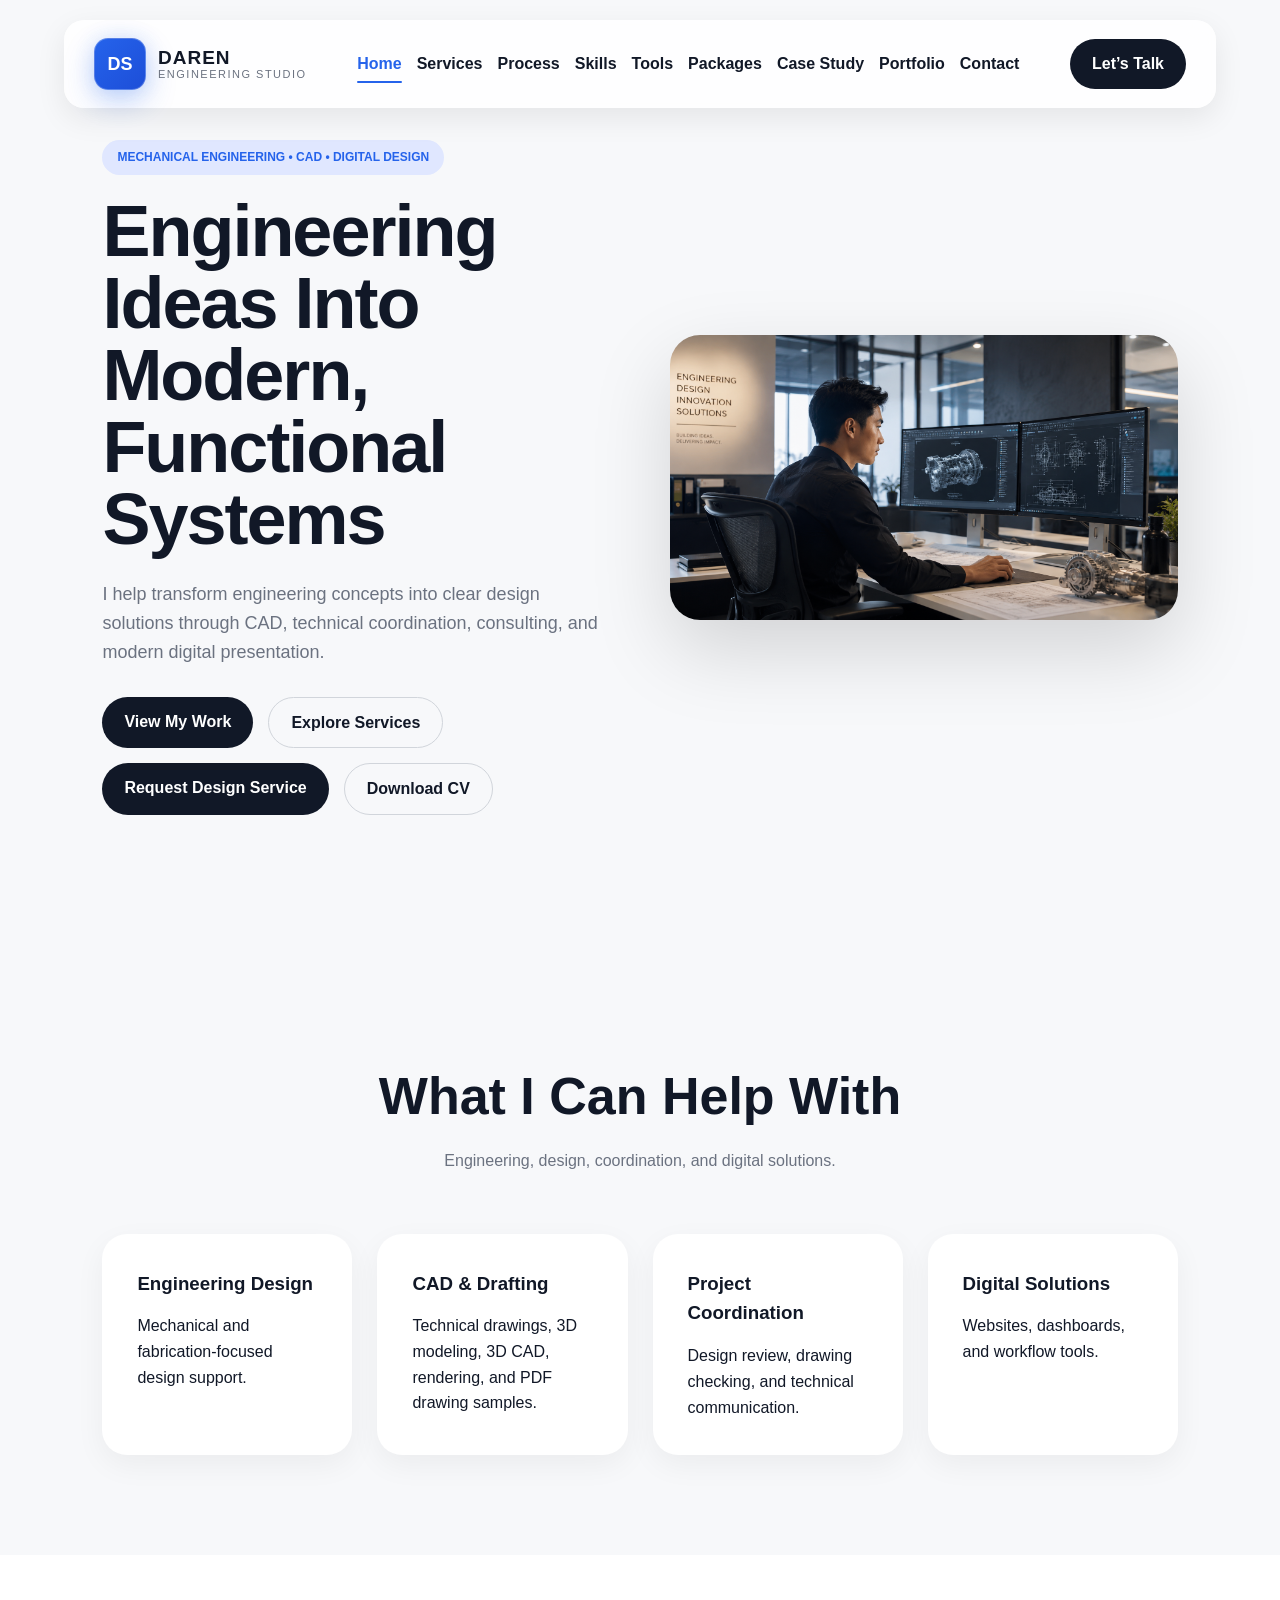
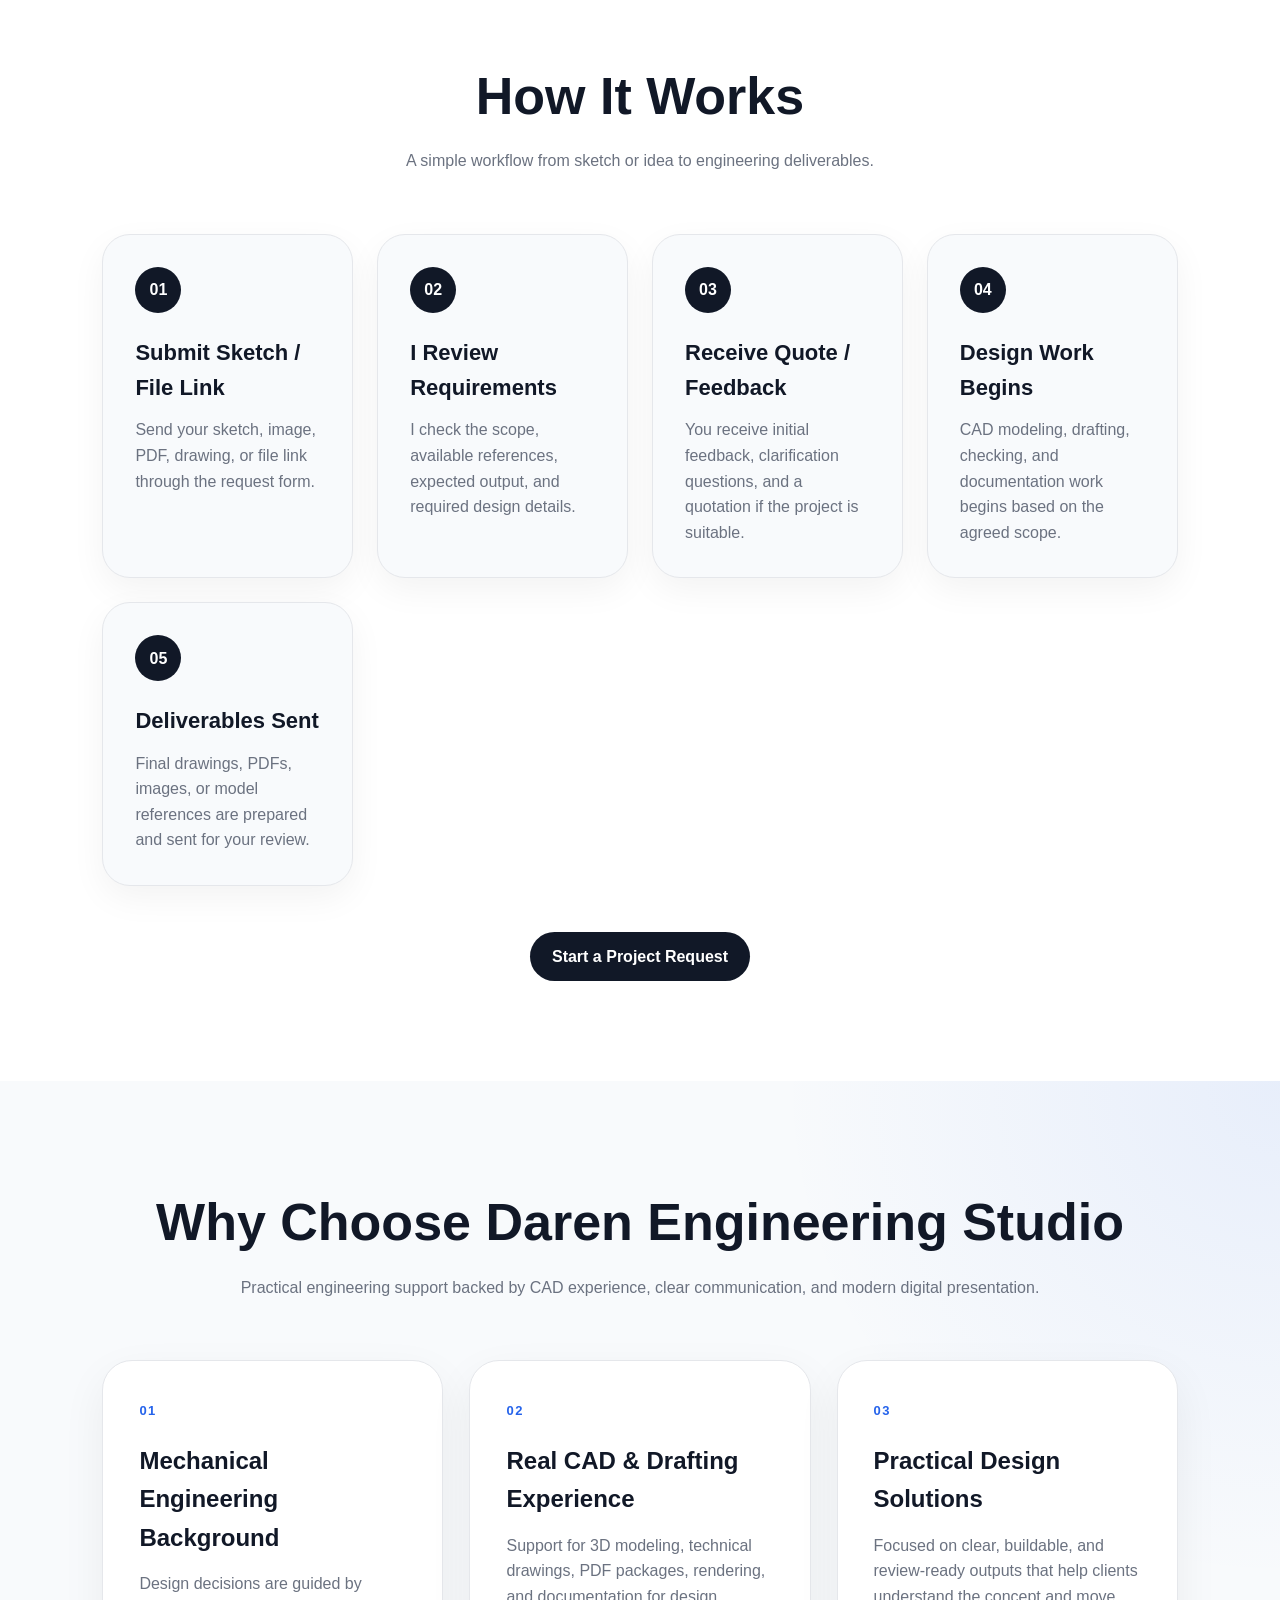
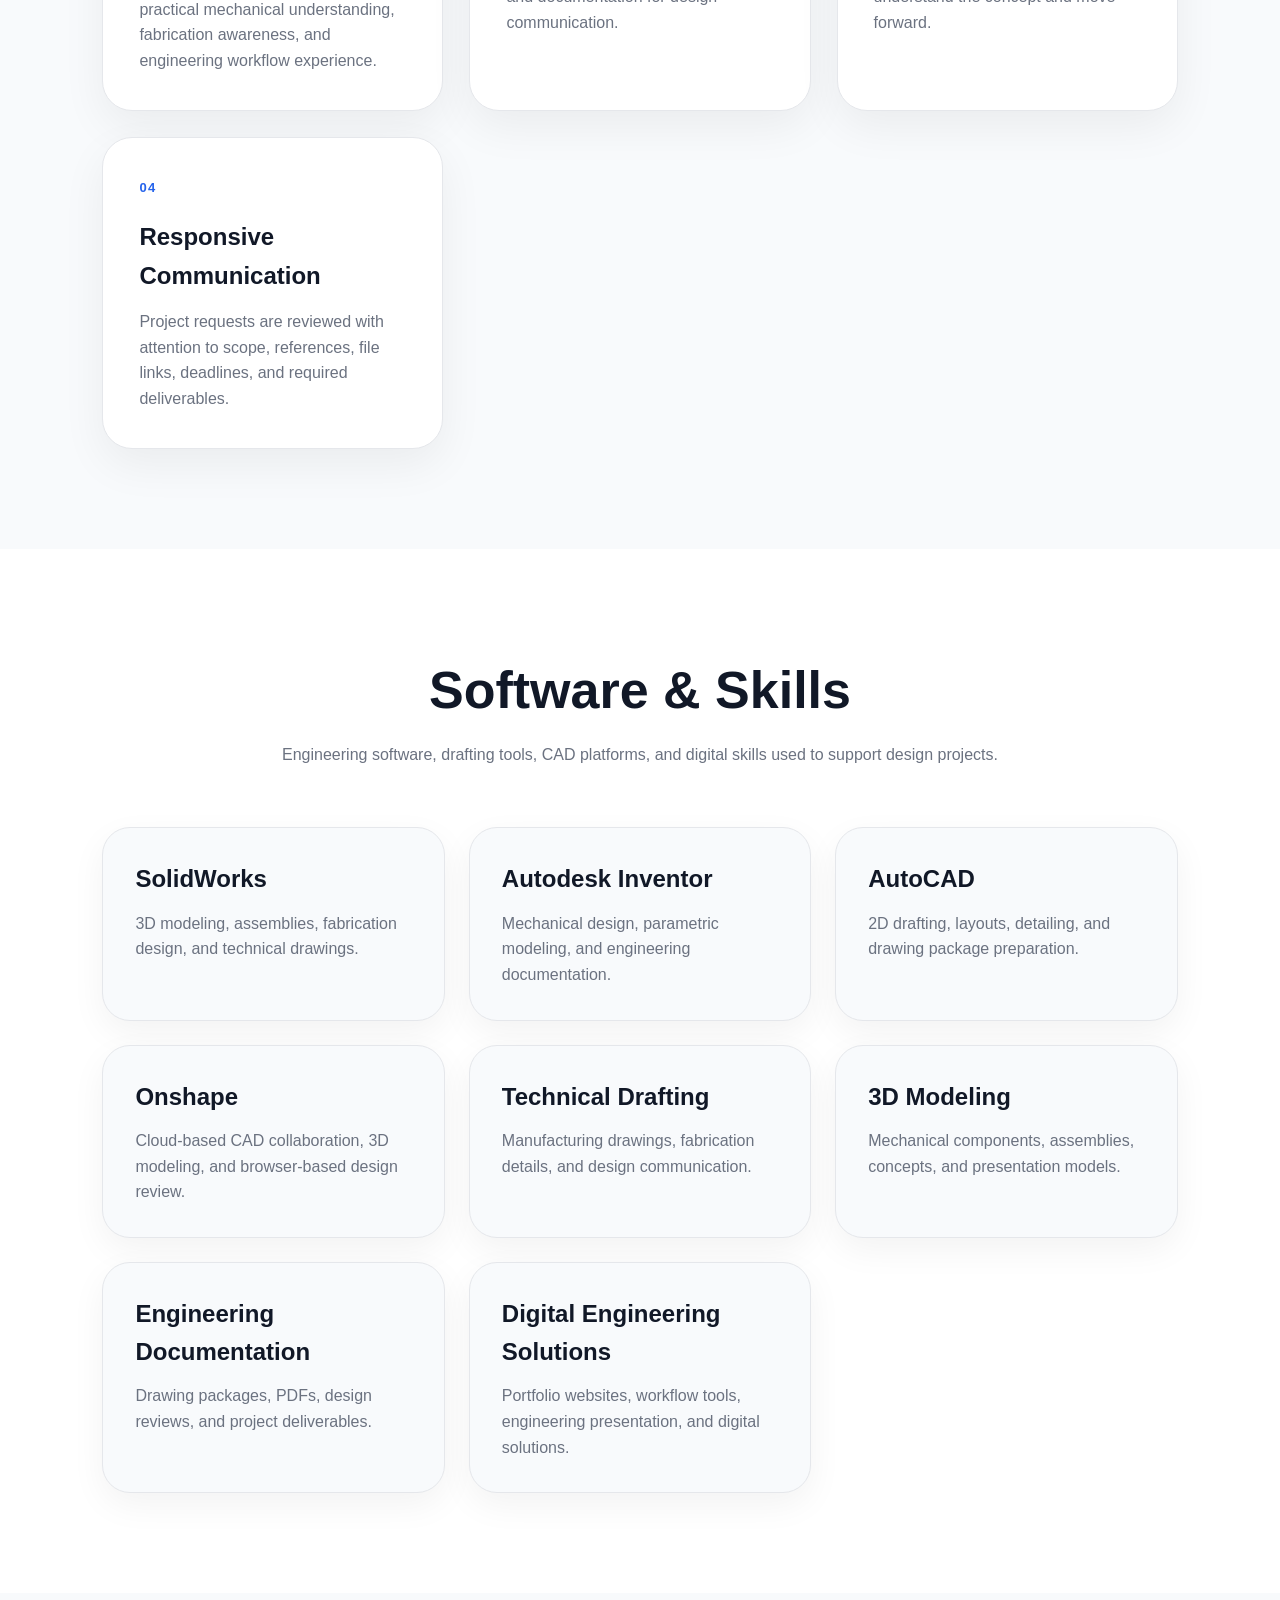
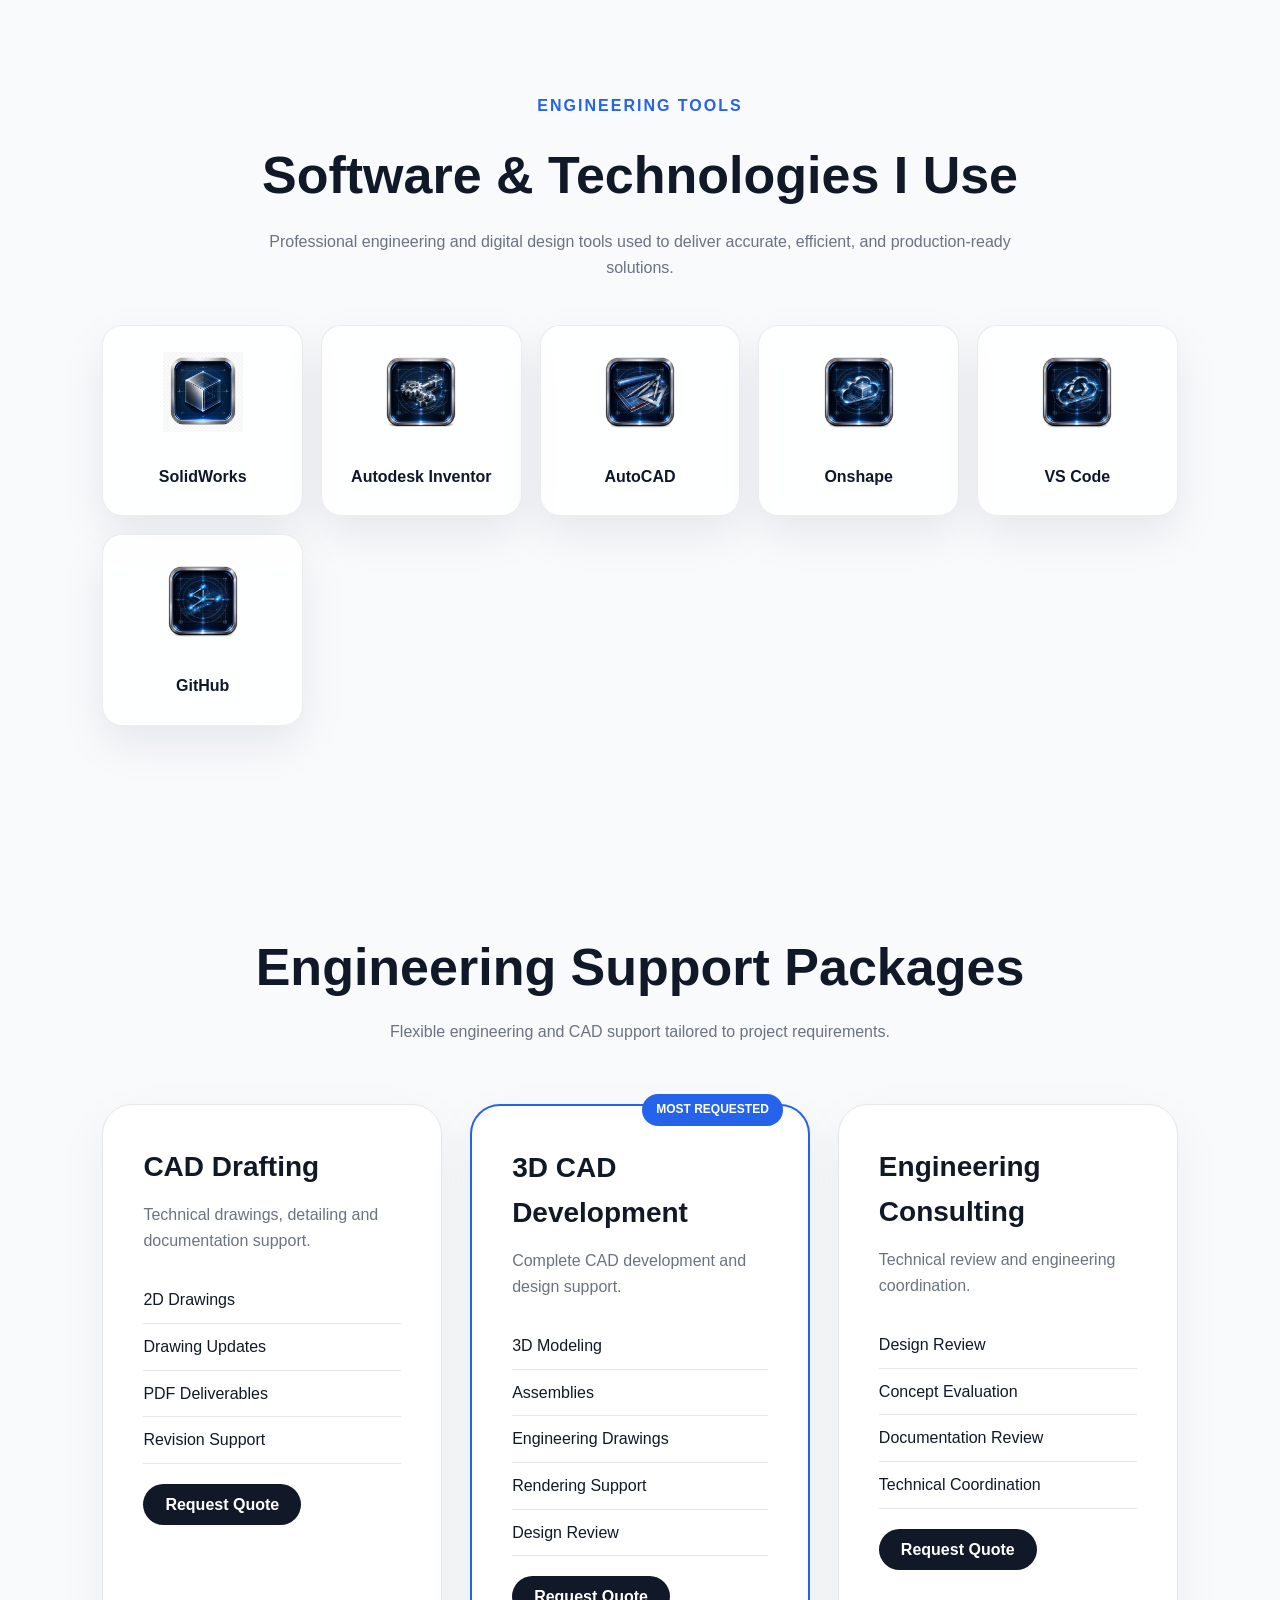
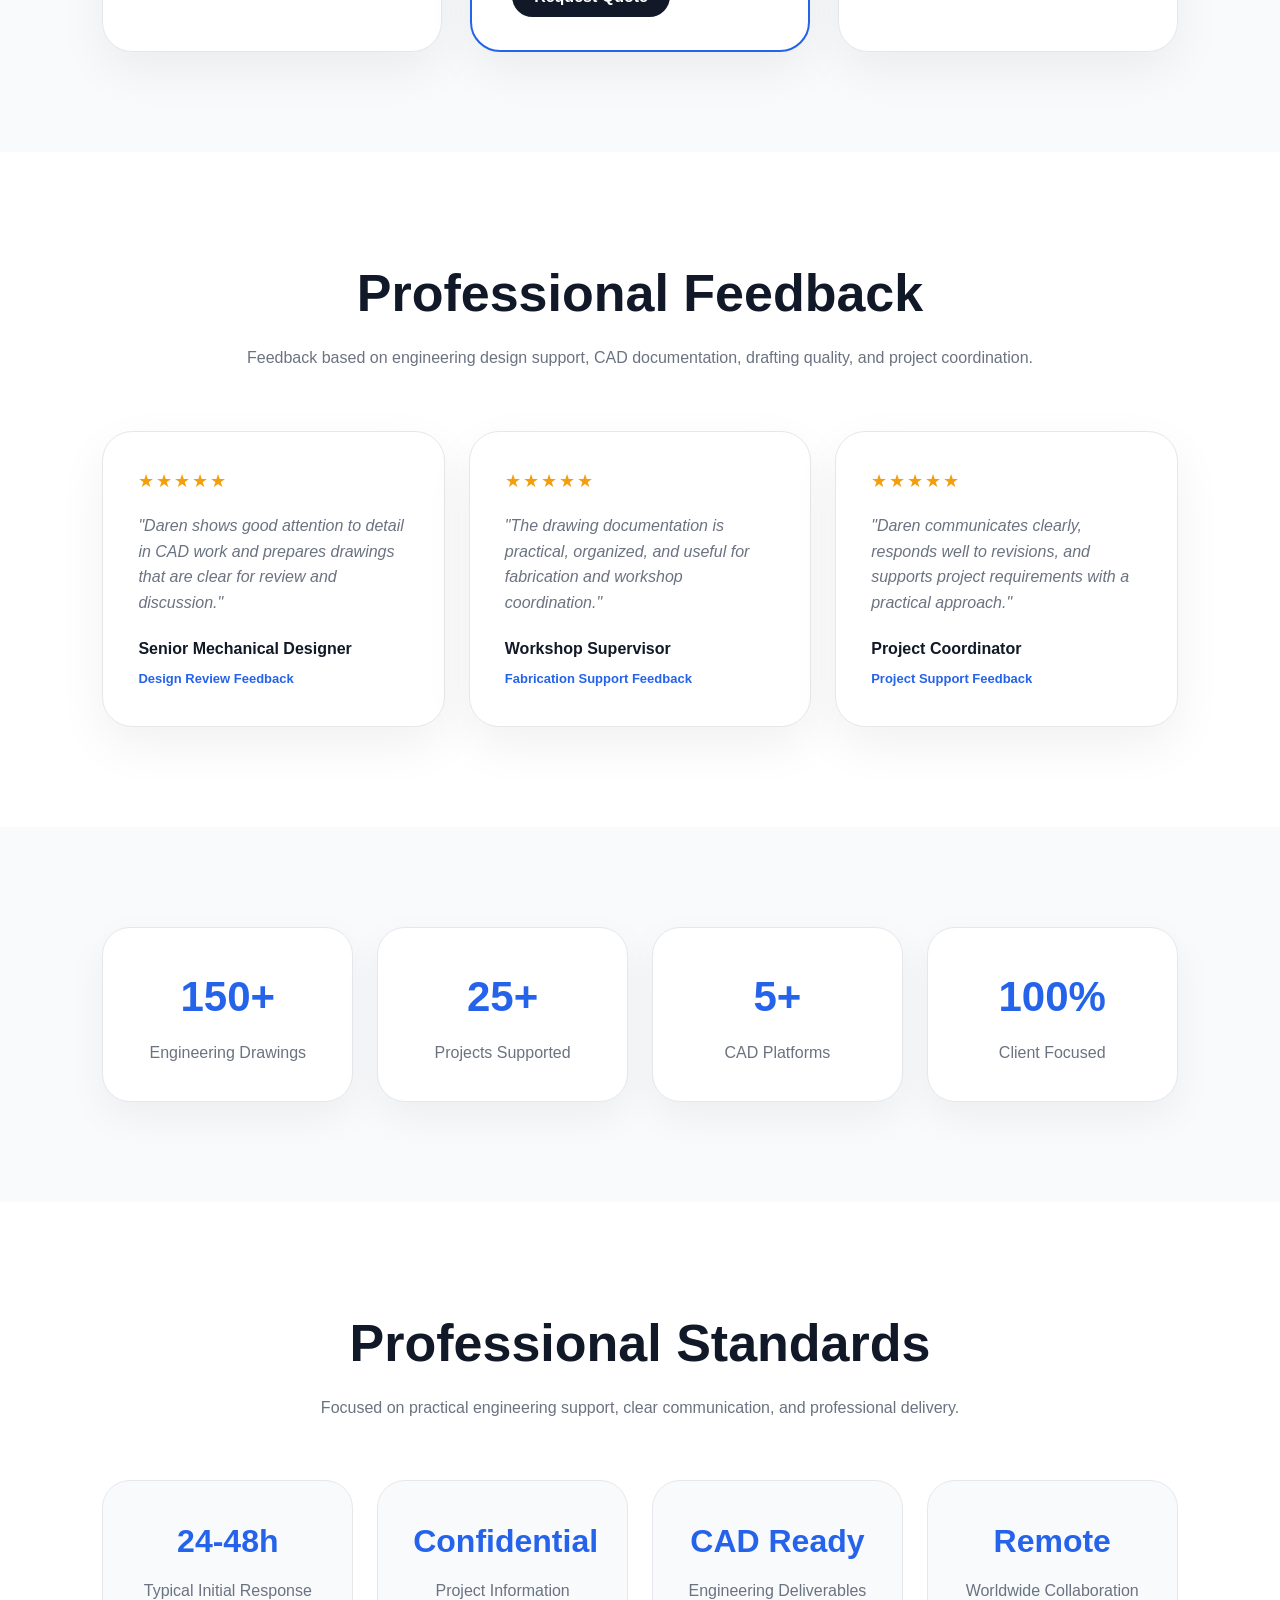
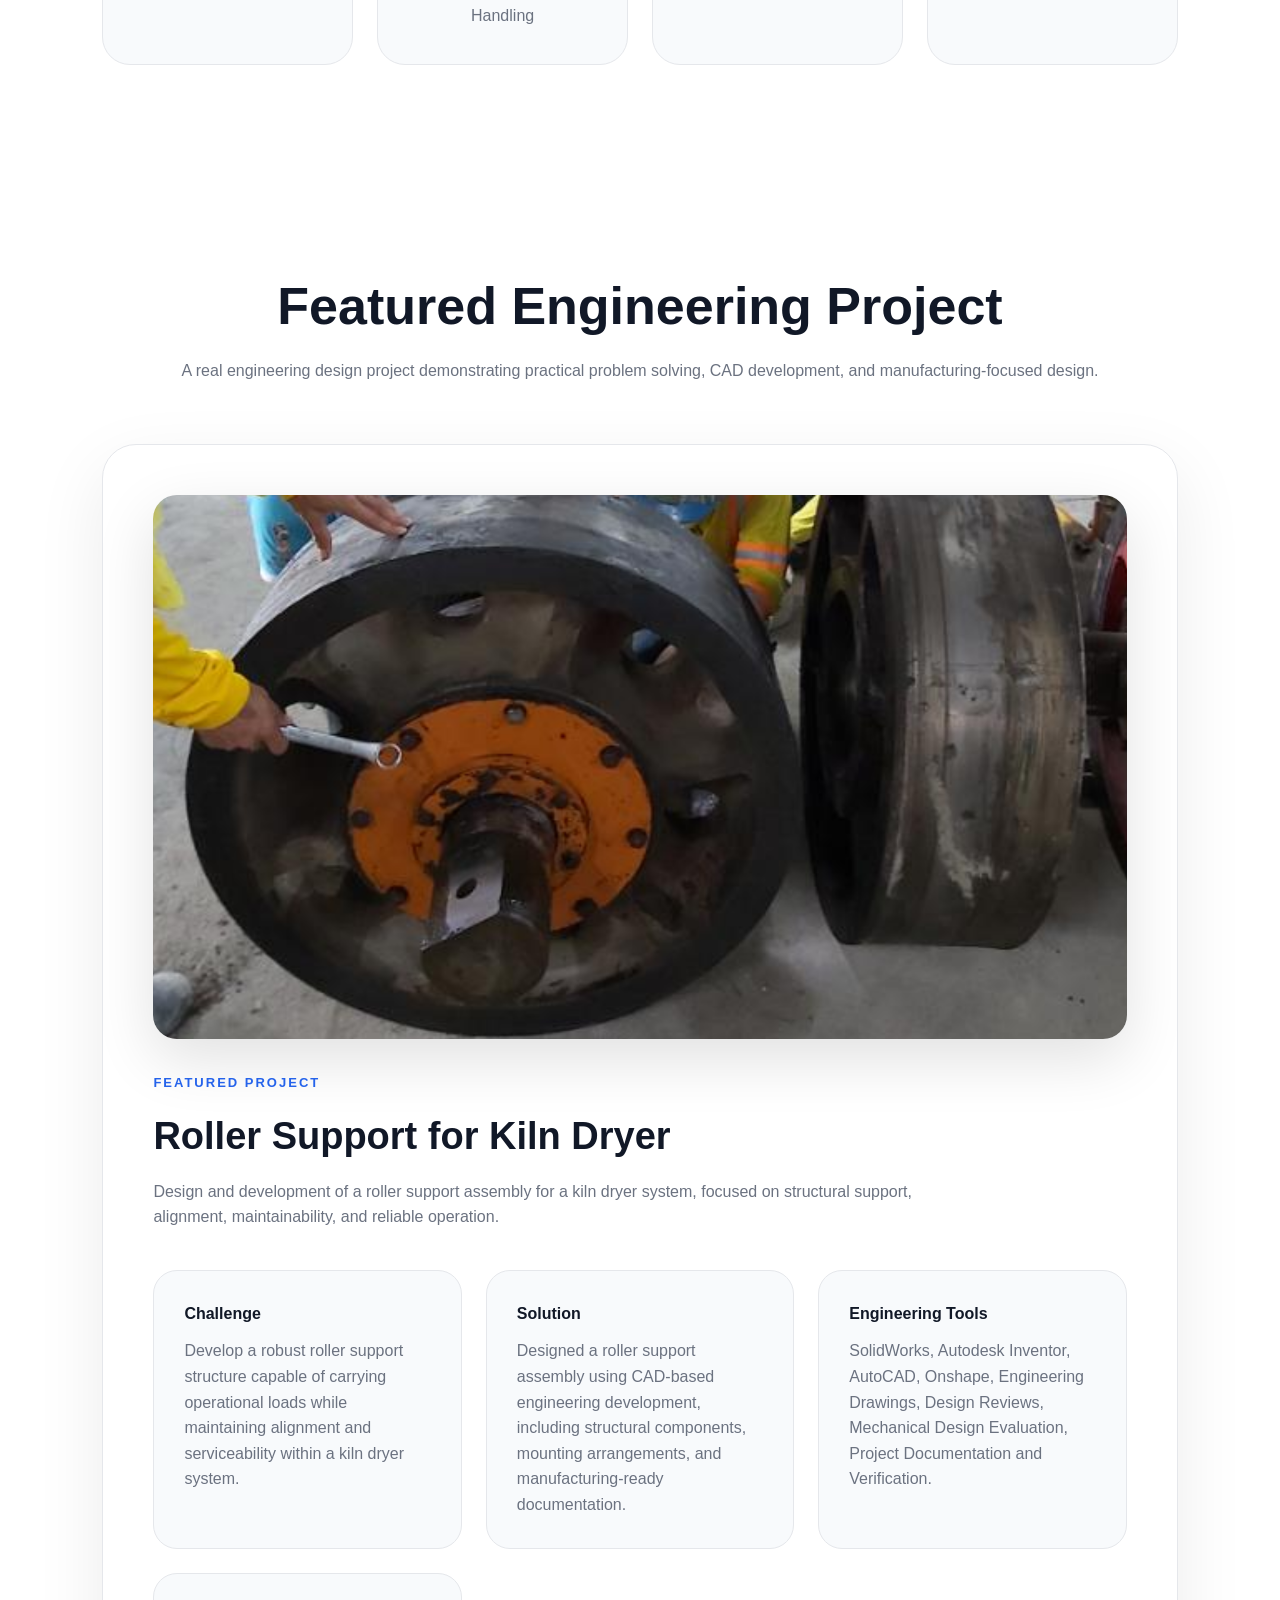
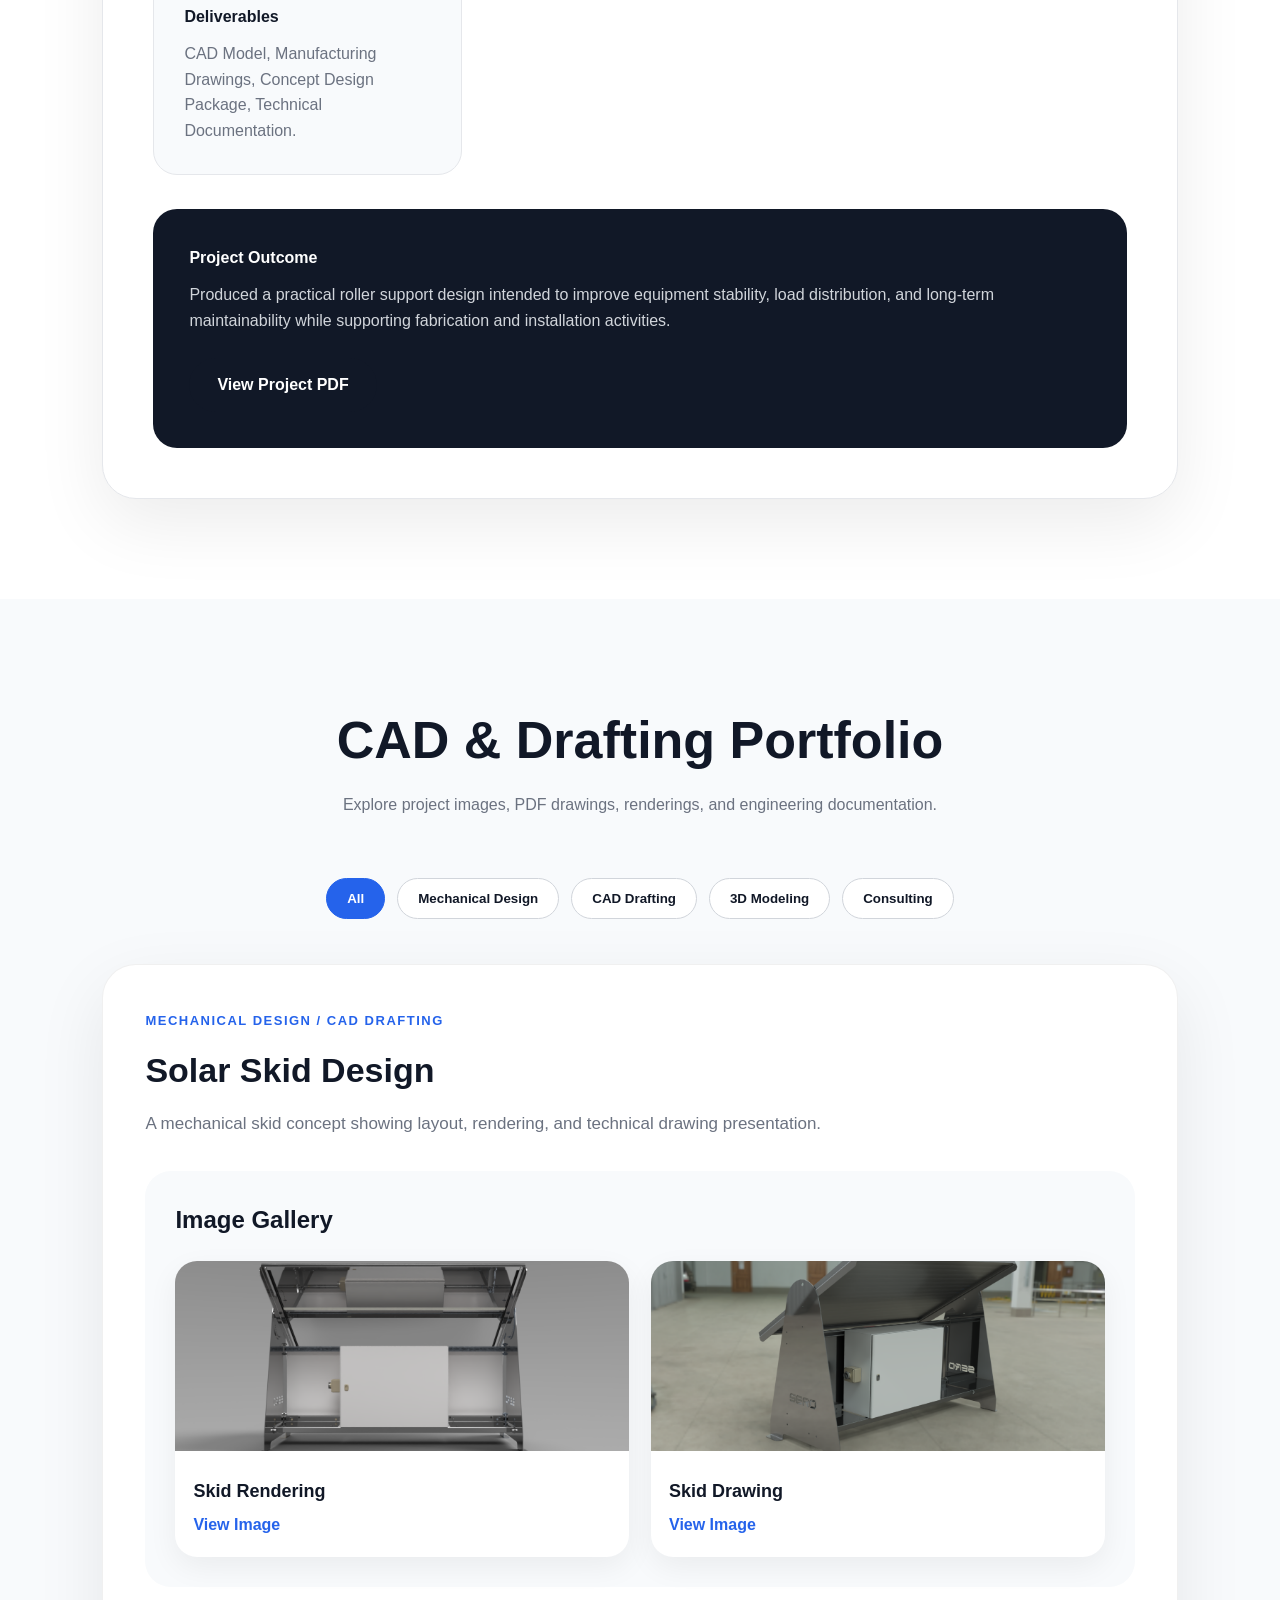
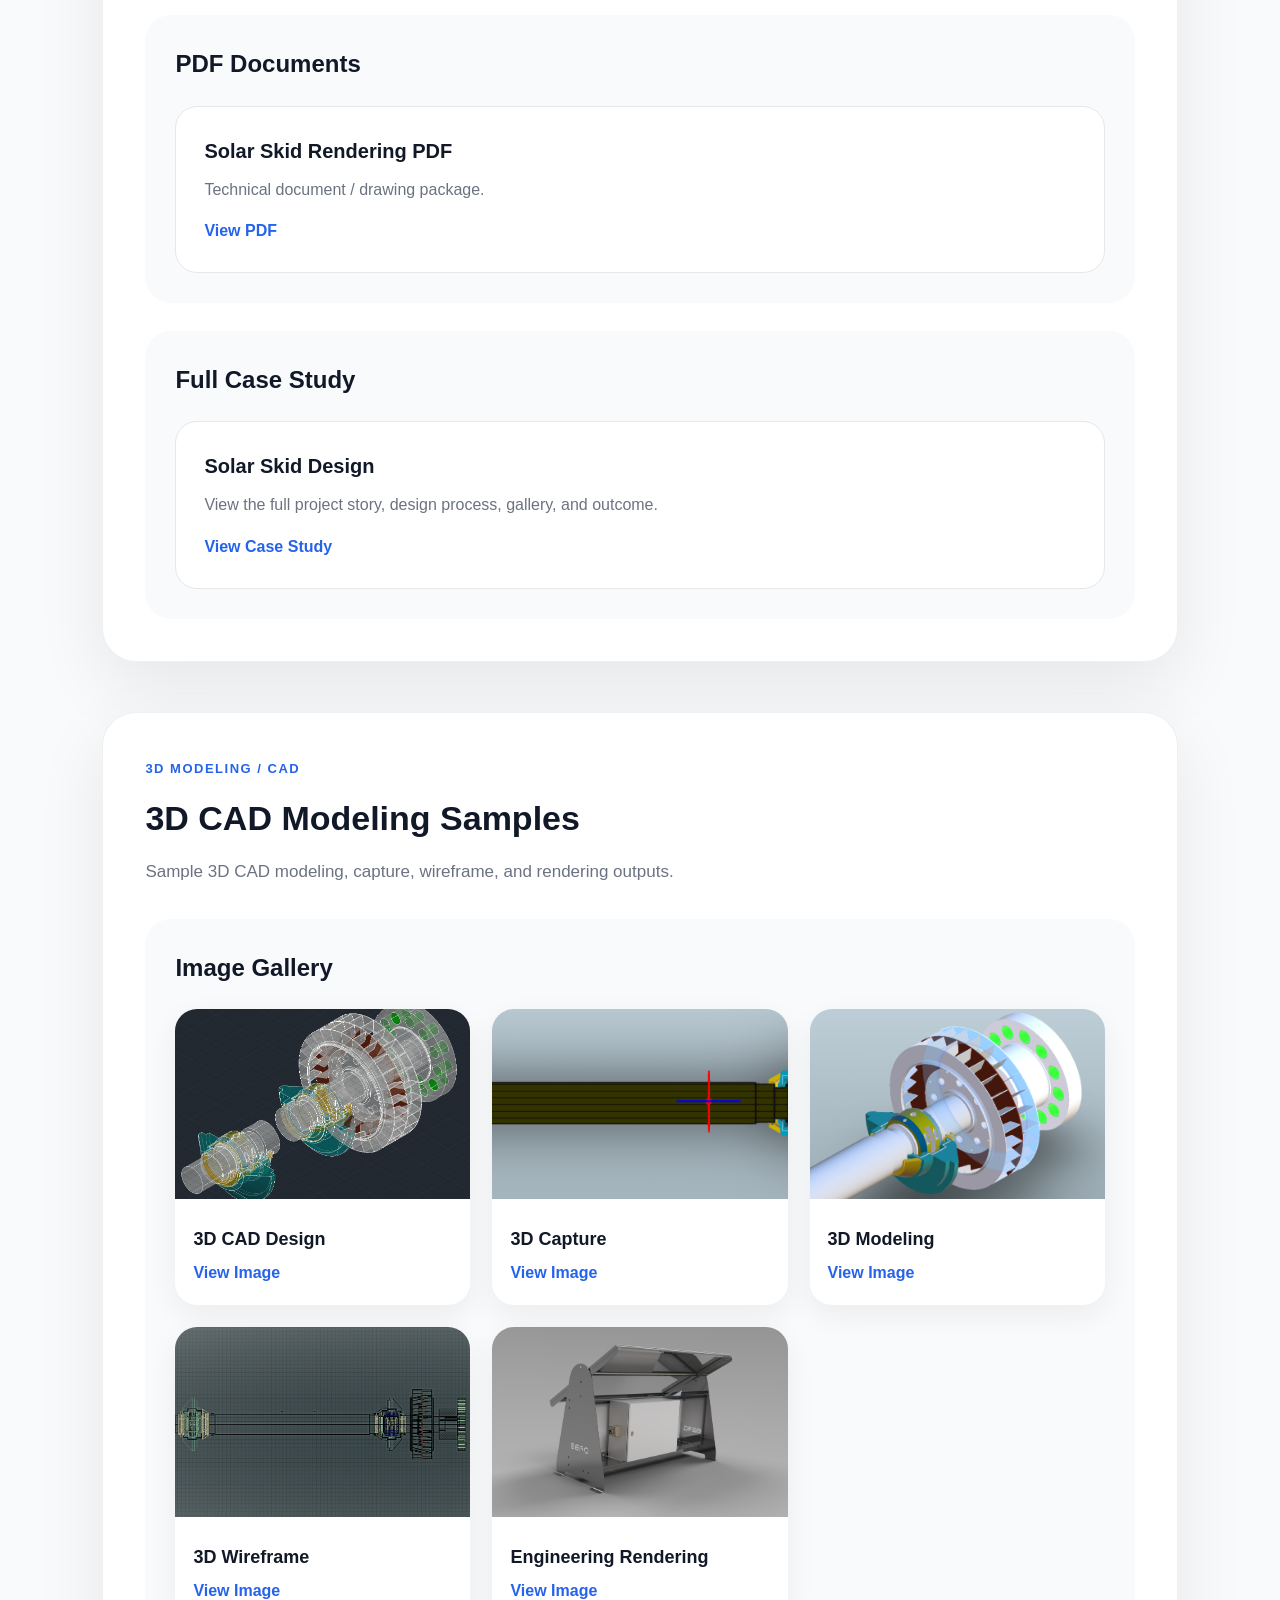
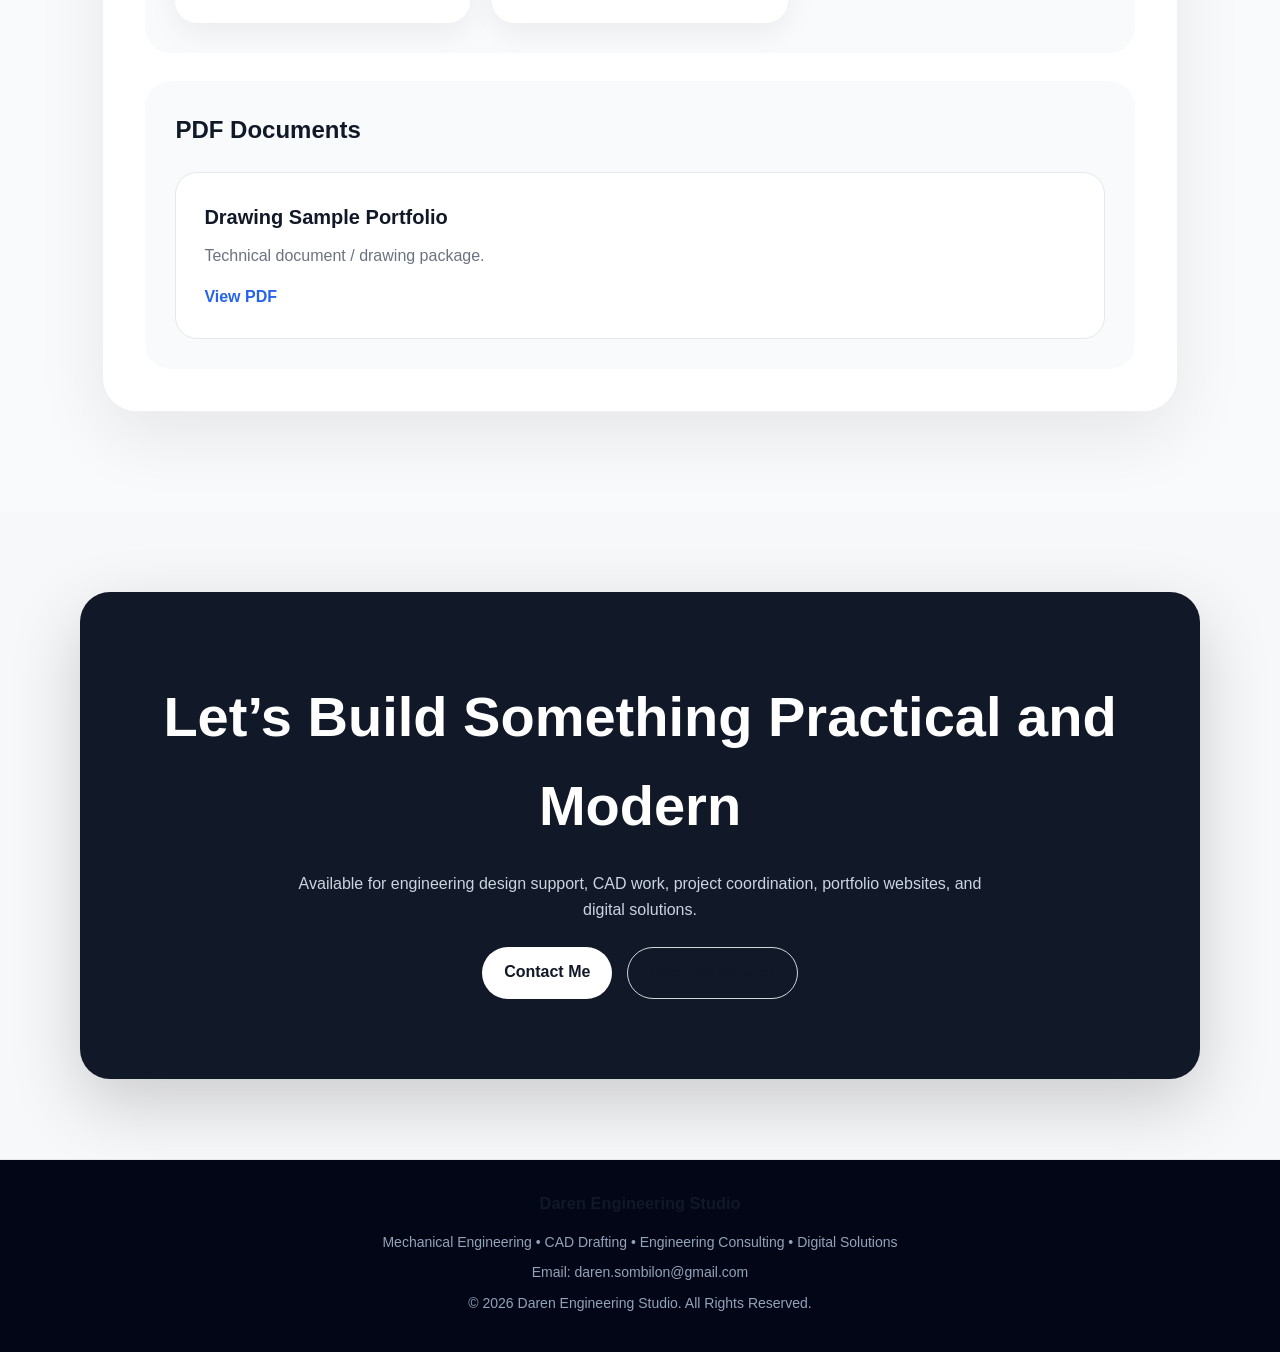
==== index.html @ b8b723b5 "Add files via upload" ====
<!DOCTYPE html>
<html lang="en">
<head>
    <meta charset="UTF-8">
    <meta name="viewport" content="width=device-width, initial-scale=1.0">
   <meta name="description"
      content="Mechanical Engineering, CAD Drafting, 3D Modeling, Engineering Consulting, and Digital Engineering Solutions by Daren Sombilon.">

<meta name="keywords"
      content="Mechanical Engineering, CAD Drafting, SolidWorks, Inventor, AutoCAD, 3D Modeling, Engineering Consultant">

<meta name="author"
      content="Daren Sombilon">
    <title>
Daren Engineering Studio | Mechanical Engineering, CAD Drafting & 3D Modeling
</title>
    <link rel="stylesheet" href="css/style.css">

 <meta property="og:title"
content="Daren Engineering Studio">

<meta property="og:description"
content="Mechanical Design, CAD Drafting, 3D Modeling, Engineering Consulting, and Digital Solutions.">

<meta property="og:image"
content="https://3dsdaren.github.io/daren-engineering-portfolio/assets/images/hero.jpg">

<meta property="og:image:width" content="1200">
<meta property="og:image:height" content="630">

<meta property="og:type" content="website">

<meta property="og:site_name"
content="Daren Engineering Studio">

<meta name="theme-color" content="#0f172a">

<link rel="icon" type="image/png" href="./assets/images/favicon.png">
<link rel="apple-touch-icon" href="assets/images/favicon.png">

<link rel="canonical"
href="https://3dsdaren.github.io/daren-engineering-portfolio/">

<meta property="og:url"
content="https://3dsdaren.github.io/daren-engineering-portfolio/">

<meta name="robots" content="index, follow">

<meta name="format-detection" content="telephone=no">

<meta name="google-site-verification"
content="VIDwphcCjFtbL0nwmYIamOXiZj5CKT0TLyp5A0pxwe4" />

<!-- Google Analytics -->
<script async src="https://www.googletagmanager.com/gtag/js?id=G-SKDB3LPFT9"></script>

<script>
window.dataLayer = window.dataLayer || [];
function gtag(){dataLayer.push(arguments);}
gtag('js', new Date());

gtag('config', 'G-SKDB3LPFT9');
</script>

</head>

<body>

<div class="lightbox" id="lightbox">
    <span class="lightbox-close" id="lightboxClose">&times;</span>
    <img src="" alt="Portfolio Preview" id="lightboxImage">
</div>

<header class="navbar" id="navbar">
    <div class="logo">
    <div class="logo-mark">DS</div>

    <div class="logo-text">
        <strong>DAREN</strong>
        <small>Engineering Studio</small>
    </div>
</div>

    <nav>
    <a href="#home">Home</a>
    <a href="#services">Services</a>
    <a href="#process">Process</a>
    <a href="#skills">Skills</a>
    <a href="#tools">Tools</a>
    <a href="#services-packages">Packages</a>
    <a href="#case-study">Case Study</a>
    <a href="#cad-portfolio">Portfolio</a>
    <a href="#contact">Contact</a>
</nav>

    <a href="#contact" class="btn-primary">Let’s Talk</a>
</header>

<section class="hero" id="home">
    <div class="hero-content">
        <span class="hero-tag">MECHANICAL ENGINEERING • CAD • DIGITAL DESIGN</span>

        <h1>Engineering Ideas Into Modern, Functional Systems</h1>

        <p>
            I help transform engineering concepts into clear design solutions through
            CAD, technical coordination, consulting, and modern digital presentation.
        </p>

        <div class="hero-buttons">
            <a href="#cad-portfolio" class="btn-primary">View My Work</a>

            <a href="#services" class="btn-secondary">Explore Services</a>

            <a href="request.html" class="btn-primary" target="_blank">
                Request Design Service
            </a>

            <a href="assets/files/Daren-Sombilon-CV.pdf" class="btn-secondary" target="_blank">
                Download CV
            </a>
        </div>
    </div>

    <div class="hero-image">
        <img src="assets/images/hero.jpg" alt="Filipino mechanical engineer working in a modern engineering studio">
    </div>
</section>

<section class="section" id="services">
    <div class="section-title">
        <h2>What I Can Help With</h2>
        <p>Engineering, design, coordination, and digital solutions.</p>
    </div>

    <div class="services-grid">
        <div class="card">
            <h3>Engineering Design</h3>
            <p>Mechanical and fabrication-focused design support.</p>
        </div>

        <a href="#cad-portfolio" class="card service-link">
            <h3>CAD & Drafting</h3>
            <p>Technical drawings, 3D modeling, 3D CAD, rendering, and PDF drawing samples.</p>
        </a>

        <div class="card">
            <h3>Project Coordination</h3>
            <p>Design review, drawing checking, and technical communication.</p>
        </div>

        <div class="card">
            <h3>Digital Solutions</h3>
            <p>Websites, dashboards, and workflow tools.</p>
        </div>
    </div>
</section>

<section class="section how-it-works-section" id="process">
    <div class="section-title">
        <h2>How It Works</h2>
        <p>A simple workflow from sketch or idea to engineering deliverables.</p>
    </div>

    <div class="process-grid">
        <div class="process-card">
            <span>01</span>
            <h3>Submit Sketch / File Link</h3>
            <p>Send your sketch, image, PDF, drawing, or file link through the request form.</p>
        </div>

        <div class="process-card">
            <span>02</span>
            <h3>I Review Requirements</h3>
            <p>I check the scope, available references, expected output, and required design details.</p>
        </div>

        <div class="process-card">
            <span>03</span>
            <h3>Receive Quote / Feedback</h3>
            <p>You receive initial feedback, clarification questions, and a quotation if the project is suitable.</p>
        </div>

        <div class="process-card">
            <span>04</span>
            <h3>Design Work Begins</h3>
            <p>CAD modeling, drafting, checking, and documentation work begins based on the agreed scope.</p>
        </div>

        <div class="process-card">
            <span>05</span>
            <h3>Deliverables Sent</h3>
            <p>Final drawings, PDFs, images, or model references are prepared and sent for your review.</p>
        </div>
    </div>

    <div class="process-cta">
        <a href="request.html" class="btn-primary" target="_blank">
            Start a Project Request
        </a>
    </div>
</section>

<section class="section why-choose-section" id="why-choose">
    <div class="section-title">
        <h2>Why Choose Daren Engineering Studio</h2>
        <p>Practical engineering support backed by CAD experience, clear communication, and modern digital presentation.</p>
    </div>

    <div class="why-grid">
        <div class="why-card">
            <span>01</span>
            <h3>Mechanical Engineering Background</h3>
            <p>Design decisions are guided by practical mechanical understanding, fabrication awareness, and engineering workflow experience.</p>
        </div>

        <div class="why-card">
            <span>02</span>
            <h3>Real CAD & Drafting Experience</h3>
            <p>Support for 3D modeling, technical drawings, PDF packages, rendering, and documentation for design communication.</p>
        </div>

        <div class="why-card">
            <span>03</span>
            <h3>Practical Design Solutions</h3>
            <p>Focused on clear, buildable, and review-ready outputs that help clients understand the concept and move forward.</p>
        </div>

        <div class="why-card">
            <span>04</span>
            <h3>Responsive Communication</h3>
            <p>Project requests are reviewed with attention to scope, references, file links, deadlines, and required deliverables.</p>
        </div>
    </div>
</section>

<section class="section skills-section" id="skills">
    <div class="section-title">
        <h2>Software & Skills</h2>


    <p>
        Engineering software, drafting tools, CAD platforms,
        and digital skills used to support design projects.
    </p>
</div>

<div class="skills-grid">

    <div class="skill-card">
        <h3>SolidWorks</h3>
        <p>3D modeling, assemblies, fabrication design, and technical drawings.</p>
    </div>

    <div class="skill-card">
        <h3>Autodesk Inventor</h3>
        <p>Mechanical design, parametric modeling, and engineering documentation.</p>
    </div>

    <div class="skill-card">
        <h3>AutoCAD</h3>
        <p>2D drafting, layouts, detailing, and drawing package preparation.</p>
    </div>

    <div class="skill-card">
        <h3>Onshape</h3>
        <p>Cloud-based CAD collaboration, 3D modeling, and browser-based design review.</p>
    </div>

    <div class="skill-card">
        <h3>Technical Drafting</h3>
        <p>Manufacturing drawings, fabrication details, and design communication.</p>
    </div>

    <div class="skill-card">
        <h3>3D Modeling</h3>
        <p>Mechanical components, assemblies, concepts, and presentation models.</p>
    </div>

    <div class="skill-card">
        <h3>Engineering Documentation</h3>
        <p>Drawing packages, PDFs, design reviews, and project deliverables.</p>
    </div>

    <div class="skill-card">
        <h3>Digital Engineering Solutions</h3>
<p>Portfolio websites, workflow tools, engineering presentation, and digital solutions.</p>
    </div>

</div>
</section>

<section class="tools-section" id="tools">
    <div class="section-header">
        <span class="section-tag">ENGINEERING TOOLS</span>
        <h2>Software & Technologies I Use</h2>
        <p>
            Professional engineering and digital design tools used to deliver accurate,
            efficient, and production-ready solutions.
        </p>
    </div>

    <div class="tools-grid">

    <div class="tool-card">
        <img src="assets/images/tools/solidworks.png" alt="CAD Modeling">
        <span>SolidWorks</span>
    </div>

    <div class="tool-card">
        <img src="assets/images/tools/inventor.png" alt="Mechanical Assembly Design">
        <span>Autodesk Inventor</span>
    </div>

    <div class="tool-card">
        <img src="assets/images/tools/autocad.png" alt="Technical Drafting">
        <span>AutoCAD</span>
    </div>

    <div class="tool-card">
        <img src="assets/images/tools/onshape.png" alt="Cloud CAD Modeling">
        <span>Onshape</span>
    </div>

    <div class="tool-card">
        <img src="assets/images/tools/vscode.png" alt="Code Development">
        <span>VS Code</span>
    </div>

    <div class="tool-card">
        <img src="assets/images/tools/github.png" alt="Version Control">
        <span>GitHub</span>
    </div>

</div>

</section>


<section class="section pricing-section" id="services-packages">

    <div class="section-title">
        <h2>Engineering Support Packages</h2>
        <p>
            Flexible engineering and CAD support tailored to project requirements.
        </p>
    </div>

    <div class="pricing-grid">

        <div class="pricing-card">

            <h3>CAD Drafting</h3>

            <p class="pricing-desc">
                Technical drawings, detailing and documentation support.
            </p>

            <ul>
                <li>2D Drawings</li>
                <li>Drawing Updates</li>
                <li>PDF Deliverables</li>
                <li>Revision Support</li>
            </ul>

            <a href="request.html" class="btn-primary">
                Request Quote
            </a>

        </div>

        <div class="pricing-card featured">

            <span class="popular-badge">
                MOST REQUESTED
            </span>

            <h3>3D CAD Development</h3>

            <p class="pricing-desc">
                Complete CAD development and design support.
            </p>

            <ul>
                <li>3D Modeling</li>
                <li>Assemblies</li>
                <li>Engineering Drawings</li>
                <li>Rendering Support</li>
                <li>Design Review</li>
            </ul>

            <a href="request.html" class="btn-primary">
                Request Quote
            </a>

        </div>

        <div class="pricing-card">

            <h3>Engineering Consulting</h3>

            <p class="pricing-desc">
                Technical review and engineering coordination.
            </p>

            <ul>
                <li>Design Review</li>
                <li>Concept Evaluation</li>
                <li>Documentation Review</li>
                <li>Technical Coordination</li>
            </ul>

            <a href="request.html" class="btn-primary">
                Request Quote
            </a>

        </div>

    </div>

</section>

<section class="section testimonials-section" id="testimonials">

    <div class="section-title">
        <h2>Professional Feedback</h2>
        <p>
            Feedback based on engineering design support, CAD documentation,
            drafting quality, and project coordination.
        </p>
    </div>

    <div class="testimonials-grid">

        <div class="testimonial-card">
            <div class="stars">★★★★★</div>
            <p>
                "Daren shows good attention to detail in CAD work and prepares drawings that are clear for review and discussion."
            </p>
            <h4>Senior Mechanical Designer</h4>
            <span>Design Review Feedback</span>
        </div>

        <div class="testimonial-card">
            <div class="stars">★★★★★</div>
            <p>
                "The drawing documentation is practical, organized, and useful for fabrication and workshop coordination."
            </p>
            <h4>Workshop Supervisor</h4>
            <span>Fabrication Support Feedback</span>
        </div>

        <div class="testimonial-card">
            <div class="stars">★★★★★</div>
            <p>
                "Daren communicates clearly, responds well to revisions, and supports project requirements with a practical approach."
            </p>
            <h4>Project Coordinator</h4>
            <span>Project Support Feedback</span>
        </div>

    </div>

</section>

<section class="section stats-section" id="stats">

    <div class="stats-grid">

        <div class="stat-card">
            <h3><span class="counter" data-target="150">0</span>+</h3>
            <p>Engineering Drawings</p>
        </div>

        <div class="stat-card">
            <h3><span class="counter" data-target="25">0</span>+</h3>
            <p>Projects Supported</p>
        </div>

        <div class="stat-card">
            <h3><span class="counter" data-target="5">0</span>+</h3>
            <p>CAD Platforms</p>
        </div>

        <div class="stat-card">
            <h3><span class="counter" data-target="100">0</span>%</h3>
            <p>Client Focused</p>
        </div>

    </div>

</section>

<section class="section trust-section">

    <div class="section-title">
        <h2>Professional Standards</h2>
        <p>
            Focused on practical engineering support,
            clear communication, and professional delivery.
        </p>
    </div>

    <div class="trust-grid">

        <div class="trust-card">
            <h3>24-48h</h3>
            <p>Typical Initial Response</p>
        </div>

        <div class="trust-card">
            <h3>Confidential</h3>
            <p>Project Information Handling</p>
        </div>

        <div class="trust-card">
            <h3>CAD Ready</h3>
            <p>Engineering Deliverables</p>
        </div>

        <div class="trust-card">
            <h3>Remote</h3>
            <p>Worldwide Collaboration</p>
        </div>

    </div>

</section>

<section class="section case-study-section" id="case-study">
<div class="section-title">
    <h2>Featured Engineering Project</h2>
    <p>
        A real engineering design project demonstrating practical problem solving,
        CAD development, and manufacturing-focused design.
    </p>
</div>

<div class="case-study-card">

    <div class="case-study-header">
        <div class="case-study-image">
    <img src="assets/images/roller-support-kiln-dryer.jpg"
     alt="Roller Support for Kiln Dryer Design">
</div>
        <span>FEATURED PROJECT</span>

       <h3>
Roller Support for Kiln Dryer
</h3>

        <p>
            Design and development of a roller support assembly for a kiln dryer system,
focused on structural support, alignment, maintainability, and reliable operation.
        </p>
    </div>

    <div class="case-study-grid">

        <div class="case-study-item">
            <h4>Challenge</h4>

            <p>
                Develop a robust roller support structure capable of carrying operational loads while maintaining alignment and serviceability within a kiln dryer system.
            </p>
        </div>

        <div class="case-study-item">
            <h4>Solution</h4>

            <p>
                Designed a roller support assembly using CAD-based engineering development,
including structural components, mounting arrangements, and manufacturing-ready documentation.
            </p>
        </div>

        <div class="case-study-item">
            <h4>Engineering Tools</h4>

            <p>
                SolidWorks, Autodesk Inventor, AutoCAD, Onshape,
Engineering Drawings, Design Reviews,
Mechanical Design Evaluation,
Project Documentation and Verification.
            </p>
        </div>

        <div class="case-study-item">
            <h4>Deliverables</h4>

            <p>
                CAD Model, Manufacturing Drawings,
                Concept Design Package, Technical Documentation.
            </p>
        </div>

    </div>

    <div class="case-study-result">

        <h4>Project Outcome</h4>

<p>
Produced a practical roller support design intended to improve equipment
stability, load distribution, and long-term maintainability while supporting
fabrication and installation activities.
</p>

<div class="case-study-actions">
    <a href="assets/files/Roller-Support-Kiln-Dryer.pdf"
       class="btn-primary"
       target="_blank">
       View Project PDF
    </a>
</div>

    </div>

</div>
</section>

<section class="section cad-portfolio-section" id="cad-portfolio">
    <div class="section-title">
        <h2>CAD & Drafting Portfolio</h2>
        <p>
            Explore project images, PDF drawings, renderings, and engineering documentation.
        </p>
    </div>

    <div class="portfolio-filters">
        <button class="filter-btn active" data-filter="all">All</button>
        <button class="filter-btn" data-filter="mechanical">Mechanical Design</button>
        <button class="filter-btn" data-filter="cad">CAD Drafting</button>
        <button class="filter-btn" data-filter="modeling">3D Modeling</button>
        <button class="filter-btn" data-filter="consulting">Consulting</button>
    </div>

    <div id="portfolioProjects" class="portfolio-projects"></div>
</section>

<section class="contact-section" id="contact">
    <h2>Let’s Build Something Practical and Modern</h2>

    <p>
        Available for engineering design support, CAD work, project coordination,
        portfolio websites, and digital solutions.
    </p>

    <div class="hero-buttons">

<a href="mailto:daren.sombilon@gmail.com"
class="btn-primary">
Contact Me
</a>

<a href="request.html"
class="btn-secondary"
target="_blank">
Request Service
</a>

</div>

</section>

<footer>

    <h3>Daren Engineering Studio</h3>

    <p>
        Mechanical Engineering • CAD Drafting • Engineering Consulting • Digital Solutions
    </p>

    <p>
        Email: daren.sombilon@gmail.com
    </p>

    <p>
        © 2026 Daren Engineering Studio. All Rights Reserved.
    </p>

</footer>
<button id="backToTop" class="back-to-top" aria-label="Back to top">
    ↑
</button>

<script src="js/main.js"></script>

</body>
</html>
---- css/style.css ----
* {
    margin: 0;
    padding: 0;
    box-sizing: border-box;
}

body {
    font-family: 'Inter', sans-serif;
    background: #f7f8fa;
    color: #111827;
    line-height: 1.6;
}

/* NAVBAR */

.navbar {
    position: fixed;
    top: 20px;
    left: 50%;
    transform: translateX(-50%);
    width: 90%;
    max-width: 1200px;
    background: rgba(255,255,255,0.85);
    backdrop-filter: blur(15px);
    border-radius: 20px;
    padding: 18px 30px;
    display: flex;
    justify-content: space-between;
    align-items: center;
    z-index: 1000;
    box-shadow: 0 10px 30px rgba(0,0,0,.08);
}

/* ================================
   DAREN ENGINEERING STUDIO LOGO
================================ */

.logo {
    display: flex;
    align-items: center;
    gap: 12px;
}

.logo-mark {
    width: 52px;
    height: 52px;
    border-radius: 14px;

    background:
        linear-gradient(
            135deg,
            #2563eb,
            #1d4ed8
        );

    border: 1px solid rgba(255,255,255,.25);

    color: white;
    font-size: 18px;
    font-weight: 800;

    display: flex;
    align-items: center;
    justify-content: center;

    box-shadow:
        0 12px 30px rgba(37,99,235,.25),
        0 0 20px rgba(37,99,235,.15);

    transition: all 0.3s ease;
}

.logo-mark:hover {
    transform: translateY(-3px) scale(1.03);

    box-shadow:
        0 20px 45px rgba(37,99,235,.35),
        0 0 25px rgba(37,99,235,.20);
}
.logo {
    transition: 0.3s ease;
}

.logo:hover .logo-text strong {
    color: #2563eb;
}

.logo-text {
    display: flex;
    flex-direction: column;
    line-height: 1.1;
}

.logo-text strong {
    font-size: 19px;
    font-weight: 800;
    color: #111827;
    letter-spacing: 1px;
}

.logo-text small {
    font-size: 11px;
    color: #6b7280;
    text-transform: uppercase;
    letter-spacing: 1.5px;
}

.navbar nav {
    display: flex;
    gap: 15px;
}

.navbar nav a {
    text-decoration: none;
    color: #111827;
    font-weight: 600;
}

.navbar nav a {
    position: relative;
}

.navbar nav a::after {
    content: "";
    position: absolute;
    left: 0;
    bottom: -6px;
    width: 0;
    height: 2px;
    background: #2563eb;
    transition: 0.3s ease;
}

.navbar nav a:hover::after {
    width: 100%;
}

.navbar nav a {
    transition: color 0.3s ease;
}

.navbar nav a:hover {
    color: #2563eb;
}

/* BUTTONS */

.btn-primary {
    text-decoration: none;
    background: #111827;
    color: white;
    padding: 12px 22px;
    border-radius: 999px;
    font-weight: 600;
    transition: .3s;
}

.btn-primary:hover {
    transform: translateY(-3px);
}

.btn-secondary {
    text-decoration: none;
    border: 1px solid #d1d5db;
    color: #111827;
    padding: 12px 22px;
    border-radius: 999px;
    font-weight: 600;
}

/* HERO */

.hero {
    min-height: 100vh;
    padding: 140px 8%;
    display: grid;
    grid-template-columns: 1fr 1fr;
    gap: 60px;
    align-items: center;
}

.hero-tag {
    display: inline-block;
    padding: 8px 15px;
    background: #e0e7ff;
    color: #2563eb;
    border-radius: 999px;
    font-size: 12px;
    font-weight: 700;
    margin-bottom: 20px;
}

.hero h1 {
    font-size: 72px;
    line-height: 1;
    margin-bottom: 25px;
}

.hero p {
    font-size: 18px;
    color: #6b7280;
    margin-bottom: 30px;
}

.hero-buttons {
    display: flex;
    gap: 15px;
    flex-wrap: wrap;
}

.hero-image {
    display: flex;
    justify-content: center;
}

.hero-image img {
    width: 100%;
    max-width: 700px;
    height: auto;
    display: block;
    border-radius: 30px;
    box-shadow: 0 30px 80px rgba(0,0,0,.15);
}

/* SECTIONS */

.section {
    padding: 100px 8%;
}

.section-title {
    text-align: center;
    margin-bottom: 60px;
}

.section-title h2 {
    font-size: 52px;
    margin-bottom: 10px;
}

.section-title p {
    color: #6b7280;
}

/* SERVICES */

.services-grid {
    display: grid;
    grid-template-columns: repeat(auto-fit,minmax(250px,1fr));
    gap: 25px;
}

.card {
    background: white;
    padding: 35px;
    border-radius: 25px;
    box-shadow: 0 10px 30px rgba(0,0,0,.05);
    transition: .3s;
}

.card:hover {
    transform: translateY(-8px);
}

.card h3 {
    margin-bottom: 15px;
}

.service-link {
    display: block;
    color: inherit;
    text-decoration: none;
}

/* CAD PORTFOLIO */

.cad-portfolio-section {
    background: #f8fafc;
}

.portfolio-projects {
    display: grid;
    gap: 50px;
}

.project-showcase-card {
    background: #ffffff;
    border-radius: 34px;
    padding: 42px;
    box-shadow: 0 24px 70px rgba(0,0,0,0.08);
    border: 1px solid rgba(0,0,0,0.06);
}

.project-header {
    margin-bottom: 34px;
}

.project-header span {
    display: inline-block;
    font-size: 13px;
    font-weight: 700;
    letter-spacing: 1.5px;
    text-transform: uppercase;
    color: #2563eb;
    margin-bottom: 12px;
}

.project-header h3 {
    font-size: 34px;
    color: #111827;
    margin-bottom: 12px;
}

.project-header p {
    color: #6b7280;
    font-size: 17px;
    max-width: 780px;
}

.project-section-box {
    background: #f8fafc;
    padding: 30px;
    border-radius: 26px;
    margin-top: 28px;
}

.project-section-box h4 {
    font-size: 24px;
    margin-bottom: 22px;
    color: #111827;
}

/* IMAGE GALLERY */

.portfolio-gallery {
    display: grid;
    grid-template-columns: repeat(auto-fit, minmax(220px, 1fr));
    gap: 22px;
}

.portfolio-card {
    background: #ffffff;
    border-radius: 22px;
    overflow: hidden;
    text-decoration: none;
    color: #111827;
    box-shadow: 0 10px 30px rgba(0,0,0,0.06);
    transition: 0.3s ease;
}

.portfolio-card:hover {
    transform: translateY(-8px);
    box-shadow: 0 24px 60px rgba(0,0,0,0.14);
}

.portfolio-card img {
    width: 100%;
    height: 190px;
    object-fit: cover;
}

.portfolio-card h5 {
    padding: 18px 18px 6px;
    font-size: 18px;
}

.portfolio-card span {
    display: inline-block;
    margin: 0 18px 20px;
    color: #2563eb;
    font-weight: 700;
}

/* PDF DOCUMENTS */

.pdf-grid {
    display: grid;
    grid-template-columns: repeat(auto-fit, minmax(260px, 1fr));
    gap: 22px;
}

.pdf-card {
    display: block;
    background: #ffffff;
    padding: 28px;
    border-radius: 22px;
    text-decoration: none;
    color: #111827;
    border: 1px solid #e5e7eb;
    transition: 0.3s ease;
}

.pdf-card:hover {
    transform: translateY(-6px);
    border-color: #2563eb;
    box-shadow: 0 20px 50px rgba(37,99,235,0.15);
}

.pdf-card h5 {
    font-size: 20px;
    margin-bottom: 10px;
}

.pdf-card p {
    color: #6b7280;
    margin-bottom: 16px;
}

.pdf-card span {
    color: #2563eb;
    font-weight: 700;
}

/* PROJECTS */

.dark-section {
    background: #0f172a;
    color: white;
}

.project-grid {
    display: grid;
    grid-template-columns: repeat(auto-fit,minmax(300px,1fr));
    gap: 25px;
}

.project-card {
    background: #1e293b;
    border-radius: 25px;
    overflow: hidden;
}

.project-card img {
    width: 100%;
    height: 250px;
    object-fit: cover;
}

.project-content {
    padding: 25px;
}

.project-content p {
    color: #cbd5e1;
}

/* ABOUT */

.about-container {
    max-width: 900px;
    margin: auto;
    text-align: center;
    background: white;
    padding: 50px;
    border-radius: 25px;
    box-shadow: 0 10px 30px rgba(0,0,0,.05);
}

/* CONTACT */

.contact-section {
    margin: 80px;
    padding: 80px;
    background: #111827;
    color: white;
    text-align: center;
    border-radius: 30px;
}

.contact-section h2 {
    font-size: 56px;
    margin-bottom: 20px;
}

.contact-section p {
    max-width: 700px;
    margin: auto;
    margin-bottom: 25px;
    color: #cbd5e1;
}

/* MOBILE */

@media(max-width:900px) {
    .hero {
        grid-template-columns: 1fr;
        text-align: center;
    }

    .hero h1 {
        font-size: 48px;
    }

    .hero-buttons {
        justify-content: center;
    }

    .navbar {
        flex-direction: column;
        gap: 15px;
    }

    .navbar nav {
    flex-wrap: wrap;
    justify-content: center;
    gap: 15px;
}

    .contact-section {
        margin: 30px;
        padding: 40px;
    }

    .contact-section h2 {
        font-size: 40px;
    }
}

@media(max-width:768px) {
    .section {
        padding: 80px 6%;
    }

    .section-title h2 {
        font-size: 38px;
    }

    .project-showcase-card {
        padding: 26px;
        border-radius: 26px;
    }

    .project-header h3 {
        font-size: 26px;
    }

    .project-section-box {
        padding: 22px;
    }

    .portfolio-card img {
        height: 170px;
    }
}

/* ================================
   REQUEST FORM PAGE - IMPROVED V2
   Apple / Tesla Style Client Portal
================================ */

.request-page {
    min-height: 100vh;
    padding: 80px 8%;
    background:
        radial-gradient(circle at top left, rgba(37, 99, 235, 0.14), transparent 35%),
        radial-gradient(circle at bottom right, rgba(17, 24, 39, 0.12), transparent 35%),
        #f7f8fa;
    display: flex;
    justify-content: center;
    align-items: center;
}

.request-container {
    width: 100%;
    max-width: 1100px;
    background: rgba(255, 255, 255, 0.92);
    backdrop-filter: blur(20px);
    border-radius: 38px;
    padding: 60px;
    box-shadow: 0 34px 100px rgba(0, 0, 0, 0.14);
    border: 1px solid rgba(255, 255, 255, 0.75);
}

.request-header {
    text-align: center;
    margin-bottom: 42px;
}

.request-header h1 {
    font-size: 54px;
    line-height: 1.05;
    margin-bottom: 18px;
    color: #111827;
    letter-spacing: -1.5px;
}

.request-header p {
    max-width: 780px;
    margin: auto;
    color: #6b7280;
    font-size: 18px;
}

/* TRUST BADGES */

.request-trust {
    display: flex;
    justify-content: center;
    flex-wrap: wrap;
    gap: 14px;
    margin-top: 28px;
}

.request-trust span {
    background: #f8fafc;
    border: 1px solid #e5e7eb;
    padding: 10px 16px;
    border-radius: 999px;
    font-size: 14px;
    font-weight: 700;
    color: #111827;
}

/* FORM */

.request-form {
    display: grid;
    gap: 24px;
}

.form-group {
    display: grid;
    gap: 8px;
}

.form-group label {
    font-weight: 700;
    color: #111827;
}

.form-group input,
.form-group select,
.form-group textarea {
    width: 100%;
    padding: 17px 20px;
    border-radius: 18px;
    border: 1px solid #d1d5db;
    background: #ffffff;
    font-size: 16px;
    font-family: inherit;
    color: #111827;
    outline: none;
    transition: 0.25s ease;
}

.form-group input:focus,
.form-group select:focus,
.form-group textarea:focus {
    border-color: #2563eb;
    box-shadow: 0 0 0 4px rgba(37, 99, 235, 0.12);
}

.form-group textarea {
    resize: vertical;
    min-height: 170px;
}

/* FILE UPLOAD */

.form-group input[type="file"] {
    padding: 28px;
    min-height: 95px;
    background: #f8fafc;
    border: 2px dashed #cbd5e1;
    cursor: pointer;
}

.form-group input[type="file"]:hover {
    border-color: #2563eb;
    background: #eff6ff;
}

.form-note {
    font-size: 13px;
    color: #6b7280;
    margin-top: -4px;
}

.checkbox-group {
    display: flex;
    align-items: flex-start;
    gap: 12px;
}

.checkbox-group input[type="checkbox"] {
    width: auto;
    margin-top: 4px;
}

.checkbox-group label {
    font-weight: 500;
    line-height: 1.5;
}

/* BUTTONS */

.request-form .btn-primary {
    border: none;
    cursor: pointer;
    font-size: 16px;
    width: fit-content;
    margin-top: 10px;
}

.request-container .btn-secondary {
    display: inline-block;
    margin-top: 10px;
}

/* MOBILE REQUEST PAGE */

@media(max-width: 768px) {
    .request-page {
        padding: 40px 5%;
        align-items: flex-start;
    }

    .request-container {
        padding: 34px 24px;
        border-radius: 30px;
    }

    .request-header h1 {
        font-size: 36px;
        letter-spacing: -0.8px;
    }

    .request-header p {
        font-size: 16px;
    }

    .request-trust {
        justify-content: flex-start;
    }

    .request-trust span {
        font-size: 13px;
    }

    .request-form .btn-primary {
        width: 100%;
        text-align: center;
    }

    .request-container .btn-secondary {
        width: 100%;
        text-align: center;
    }
}
/* ================================
   HOW IT WORKS SECTION
================================ */

.how-it-works-section {
    background: #ffffff;
}

.process-grid {
    display: grid;
    grid-template-columns: repeat(auto-fit, minmax(220px, 1fr));
    gap: 24px;

    max-width: 1400px;
    margin: 0 auto;
}

.process-card {
    background: #f8fafc;
    padding: 32px;
    border-radius: 28px;
    border: 1px solid #e5e7eb;
    box-shadow: 0 12px 35px rgba(0, 0, 0, 0.05);
    transition: 0.3s ease;
}

.process-card:hover {
    transform: translateY(-8px);
    box-shadow: 0 24px 60px rgba(0, 0, 0, 0.10);
}

.process-card span {
    display: inline-flex;
    width: 46px;
    height: 46px;
    align-items: center;
    justify-content: center;
    background: #111827;
    color: #ffffff;
    border-radius: 50%;
    font-weight: 800;
    margin-bottom: 22px;
}

.process-card h3 {
    font-size: 22px;
    margin-bottom: 12px;
    color: #111827;
}

.process-card p {
    color: #6b7280;
}

.process-cta {
    display: flex;
    justify-content: center;
    margin-top: 46px;
}

/* MOBILE PROCESS SECTION */

@media(max-width: 768px) {
    .process-card {
        padding: 26px;
    }

    .process-cta .btn-primary {
        width: 100%;
        text-align: center;
    }
}
/* ================================
   WHY CHOOSE SECTION
================================ */

.why-choose-section {
    background:
        radial-gradient(circle at top right, rgba(37, 99, 235, 0.08), transparent 30%),
        #f8fafc;
}

.why-grid {
    display: grid;
    grid-template-columns: repeat(auto-fit, minmax(260px, 1fr));
    gap: 26px;
    max-width: 1300px;
    margin: 0 auto;
}

.why-card {
    background: #ffffff;
    padding: 36px;
    border-radius: 30px;
    border: 1px solid #e5e7eb;
    box-shadow: 0 16px 45px rgba(0, 0, 0, 0.06);
    transition: 0.3s ease;
}

.why-card:hover {
    transform: translateY(-8px);
    box-shadow: 0 26px 70px rgba(0, 0, 0, 0.12);
}

.why-card span {
    display: inline-block;
    color: #2563eb;
    font-size: 13px;
    font-weight: 800;
    letter-spacing: 1.5px;
    margin-bottom: 20px;
}

.why-card h3 {
    font-size: 24px;
    margin-bottom: 14px;
    color: #111827;
}

.why-card p {
    color: #6b7280;
}

/* MOBILE WHY CHOOSE SECTION */

@media(max-width: 768px) {
    .why-card {
        padding: 28px;
    }

    .why-card h3 {
        font-size: 22px;
    }
}
/* ================================
SOFTWARE & SKILLS SECTION
================================ */

.skills-section {
background: #ffffff;
}

.skills-grid {
display: grid;
grid-template-columns: repeat(auto-fit, minmax(260px, 1fr));
gap: 24px;
max-width: 1300px;
margin: 0 auto;
}

.skill-card {
background: #f8fafc;
padding: 32px;
border-radius: 28px;
border: 1px solid #e5e7eb;
transition: 0.3s ease;
box-shadow: 0 12px 35px rgba(0,0,0,0.05);
}

.skill-card:hover {
transform: translateY(-8px);
box-shadow: 0 24px 60px rgba(0,0,0,0.10);
}

.skill-card h3 {
font-size: 24px;
margin-bottom: 12px;
color: #111827;
}

.skill-card p {
color: #6b7280;
}

@media(max-width:768px) {
.skill-card {
padding: 26px;
}

.skill-card h3 {
    font-size: 22px;
}
}
/* ================================
   FEATURED PROJECT CASE STUDY
================================ */

.case-study-section {
    background: #ffffff;
}

.case-study-card {
    max-width: 1300px;
    margin: 0 auto;
    background: #ffffff;
    border-radius: 34px;
    padding: 50px;
    border: 1px solid #e5e7eb;
    box-shadow: 0 24px 70px rgba(0,0,0,0.08);
}

.case-study-header {
    margin-bottom: 40px;
}

.case-study-image {
    margin-bottom: 30px;
}

.case-study-image img {
    width: 100%;
    max-height: 500px;
    object-fit: cover;
    border-radius: 24px;
    display: block;
    box-shadow: 0 20px 60px rgba(0,0,0,0.12);
}

.case-study-header span {
    display: inline-block;
    color: #2563eb;
    font-size: 13px;
    font-weight: 800;
    letter-spacing: 2px;
    margin-bottom: 12px;
}

.case-study-header h3 {
    font-size: 38px;
    margin-bottom: 12px;
    color: #111827;
}

.case-study-header p {
    color: #6b7280;
    max-width: 800px;
}

.case-study-grid {
    display: grid;
    grid-template-columns: repeat(auto-fit, minmax(280px, 1fr));
    gap: 24px;
    margin-bottom: 34px;
}

.case-study-item {
    background: #f8fafc;
    padding: 30px;
    border-radius: 24px;
    border: 1px solid #e5e7eb;
}

.case-study-item h4 {
    margin-bottom: 12px;
    color: #111827;
}

.case-study-item p {
    color: #6b7280;
}

.case-study-result {
    background: #111827;
    color: white;
    padding: 36px;
    border-radius: 24px;
}

.case-study-result h4 {
    margin-bottom: 12px;
}

.case-study-result p {
    color: #d1d5db;
}

.case-study-actions {
    margin-top: 24px;
}

.case-study-actions .btn-primary {
    display: inline-block;
}

@media(max-width:768px) {
    .case-study-card {
        padding: 28px;
    }

    .case-study-header h3 {
        font-size: 30px;
    }

    .case-study-image img {
        max-height: 320px;
    }
}
/* ========================================
PORTFOLIO V3 ENHANCEMENT PACK
Paste at END of style.css
======================================== */

/* Smooth Scrolling */

html {
scroll-behavior: smooth;
}

/* Better Button Hover */

.btn-primary,
.btn-secondary {
transition: all 0.3s ease;
}

.btn-primary:hover,
.btn-secondary:hover {
    transform: translateY(-4px);
    box-shadow: 0 18px 40px rgba(37,99,235,.18);
}

/* Navbar Enhancement */

.navbar {
transition: all 0.3s ease;
}

/* Section Reveal Feel */

.section {
position: relative;
}

/* Hero Enhancement */

.hero-content h1 {
letter-spacing: -2px;
}

.hero-image img:hover {
transform: scale(1.02);
transition: 0.4s ease;
}

/* Services */

.card {
transition: all 0.35s ease;
}

.card:hover {
transform: translateY(-10px);
}

/* Skills */

.skill-card {
position: relative;
overflow: hidden;
}

.skill-card::before {
content: "";
position: absolute;
top: 0;
left: -100%;
width: 100%;
height: 4px;
background: #2563eb;
transition: 0.4s;
}

.skill-card:hover::before {
left: 0;
}

.skill-card:hover {
transform: translateY(-10px);
}

/* Process Cards */

.process-card {
transition: all 0.35s ease;
}

.process-card:hover {
transform: translateY(-10px);
}

/* Why Choose Cards */

.why-card {
transition: all 0.35s ease;
}

.why-card:hover {
transform: translateY(-10px);
}

/* Featured Project Image */

.case-study-image img {
width: 100%;
max-height: 550px;
object-fit: cover;
object-position: center;
border-radius: 24px;
display: block;
box-shadow: 0 20px 60px rgba(0,0,0,0.12);
transition: 0.4s ease;
}

.case-study-image img:hover {
transform: scale(1.02);
}

/* Featured Project Card */

.case-study-card {
overflow: hidden;
}

.case-study-actions {
margin-top: 25px;
}

.case-study-actions .btn-primary {
display: inline-block;
padding: 14px 28px;
}

/* Portfolio Gallery */

.portfolio-card {
transition: all 0.35s ease;
}

.portfolio-card:hover img {
transform: scale(1.04);
}

.portfolio-card img {
transition: 0.4s ease;
}

/* PDF Cards */

.pdf-card {
transition: all 0.35s ease;
}

.pdf-card:hover {
transform: translateY(-8px);
}

/* Contact Section */

.contact-section {
box-shadow: 0 25px 70px rgba(0,0,0,0.18);
}

.contact-section .btn-primary {
background: white;
color: #111827;
}

.contact-section .btn-primary:hover {
background: #2563eb;
color: white;
}

.contact-section .hero-buttons{
    justify-content:center;
    margin-top:25px;
}

/* Footer */

footer {
font-size: 14px;
}

/* Mobile Improvements */

@media (max-width:768px) {

.hero h1 {
    font-size: 42px;
    line-height: 1.1;
}

.section-title h2 {
    font-size: 34px;
}

.case-study-header h3 {
    font-size: 28px;
}

.case-study-image img {
    max-height: 320px;
}

.hero-buttons {
    flex-direction: column;
    width: 100%;
}

.hero-buttons a {
    text-align: center;
}

}
/* ================================
   SERVICE PACKAGES
================================ */

.pricing-section {
    background: #f8fafc;
}

.pricing-grid {
    display: grid;
    grid-template-columns: repeat(auto-fit,minmax(300px,1fr));
    gap: 28px;
    max-width: 1300px;
    margin: 0 auto;
}

.pricing-card {
    background: white;
    padding: 40px;
    border-radius: 30px;
    border: 1px solid #e5e7eb;
    box-shadow: 0 18px 50px rgba(0,0,0,0.06);
    transition: 0.35s ease;
    position: relative;
}

.pricing-card:hover {
    transform: translateY(-10px);
}

.pricing-card h3 {
    font-size: 28px;
    margin-bottom: 12px;
}

.pricing-desc {
    color: #6b7280;
    margin-bottom: 24px;
}

.pricing-card ul {
    list-style: none;
    margin-bottom: 28px;
}

.pricing-card li {
    padding: 10px 0;
    border-bottom: 1px solid #e5e7eb;
}

.featured {
    border: 2px solid #2563eb;
    transform: scale(1.03);
}

.popular-badge {
    position: absolute;
    top: -12px;
    right: 25px;
    background: #2563eb;
    color: white;
    padding: 6px 14px;
    border-radius: 999px;
    font-size: 12px;
    font-weight: 700;
}
@media(max-width:768px){

    .pricing-card{
        padding:30px;
    }

    .pricing-card h3{
        font-size:24px;
    }

    .featured{
        transform:none;
    }

}
/* TESTIMONIALS */

.testimonials-section {
background: #ffffff;
}

.testimonials-grid {
display: grid;
grid-template-columns: repeat(auto-fit,minmax(300px,1fr));
gap: 24px;
max-width: 1300px;
margin: 0 auto;
}

.testimonial-card {
background: white;
padding: 35px;
border-radius: 30px;
border: 1px solid #e5e7eb;
box-shadow: 0 18px 50px rgba(0,0,0,0.06);
}

.testimonial-card p {
color: #6b7280;
margin-bottom: 20px;
font-style: italic;
}

.testimonial-card h4 {
color: #111827;
}
/* STATS SECTION */

.stats-section{
    background:#f8fafc;
}

.stats-grid{
    display:grid;
    grid-template-columns:repeat(auto-fit,minmax(220px,1fr));
    gap:24px;
    max-width:1200px;
    margin:auto;
}

.stat-card{
    background:white;
    padding:35px;
    text-align:center;
    border-radius:28px;
    border:1px solid #e5e7eb;
    box-shadow:0 15px 40px rgba(0,0,0,.05);
}

.stat-card h3{
    font-size:42px;
    color:#2563eb;
    margin-bottom:10px;
}

.stat-card p{
    color:#6b7280;
}
footer {
    text-align: center;
    padding: 60px 20px;
    background: #ffffff;
    color: #6b7280;
    border-top: 1px solid #e5e7eb;
}

footer h3 {
    color: #111827;
    margin-bottom: 15px;
}

footer p {
    margin-bottom: 8px;
}
/* THANK YOU PAGE */

.thankyou-page {
    min-height: 100vh;
    background: linear-gradient(135deg, #f7f8fa, #e8eefc);
    display: flex;
    align-items: center;
    justify-content: center;
    padding: 40px 20px;
}

.thankyou-card {
    width: 100%;
    max-width: 720px;
    background: rgba(255, 255, 255, 0.92);
    border: 1px solid rgba(30, 64, 175, 0.12);
    border-radius: 28px;
    padding: 50px 40px;
    text-align: center;
    box-shadow: 0 30px 80px rgba(15, 23, 42, 0.12);
}

.check-icon {
    width: 86px;
    height: 86px;
    margin: 0 auto 24px;
    border-radius: 50%;
    background: #16a34a;
    color: white;
    font-size: 52px;
    font-weight: 700;
    display: flex;
    align-items: center;
    justify-content: center;
}

.thankyou-card h1 {
    font-size: 2.4rem;
    color: #111827;
    margin-bottom: 18px;
}

.thankyou-card p {
    color: #4b5563;
    font-size: 1.05rem;
    margin-bottom: 14px;
}

.response-box {
    margin: 30px auto;
    padding: 20px;
    max-width: 380px;
    border-radius: 18px;
    background: #f1f5ff;
    border: 1px solid #dbeafe;
}

.response-box span {
    display: block;
    color: #6b7280;
    font-size: 0.9rem;
    margin-bottom: 6px;
}

.response-box strong {
    color: #1a237e;
    font-size: 1.2rem;
}

.thankyou-card h3 {
    margin-top: 25px;
    margin-bottom: 15px;
    color: #111827;
}

.thankyou-list {
    list-style: none;
    padding: 0;
    margin: 0 auto 34px;
    max-width: 320px;
    text-align: left;
}

.thankyou-list li {
    margin: 8px 0;
    color: #374151;
    font-weight: 500;
}

.primary-btn {
    display: inline-block;
    text-decoration: none;
    padding: 14px 26px;
    border-radius: 999px;
    background: #1a237e;
    color: white;
    font-weight: 600;
    transition: 0.3s ease;
}

.primary-btn:hover {
    background: #2962ff;
    transform: translateY(-3px);
}

@media (max-width: 600px) {
    .thankyou-card {
        padding: 40px 24px;
    }

    .thankyou-card h1 {
        font-size: 1.9rem;
    }
}
.form-status {
    font-size: 14px;
    font-weight: 600;
    margin-top: 10px;
}

.form-status.loading {
    color: #2563eb;
}

.form-status.success {
    color: #16a34a;
}

.form-status.error {
    color: #dc2626;
}
/* TESTIMONIALS UPGRADE */

.testimonial-card {
    transition: 0.35s ease;
}

.testimonial-card:hover {
    transform: translateY(-8px);
    box-shadow: 0 28px 70px rgba(0,0,0,0.12);
}

.testimonial-card span {
    display: inline-block;
    margin-top: 8px;
    color: #2563eb;
    font-size: 13px;
    font-weight: 700;
}
.stars {
    color: #f59e0b;
    font-size: 18px;
    letter-spacing: 2px;
    margin-bottom: 18px;
}
/* ================================
   SCROLL REVEAL ANIMATION
================================ */

.reveal {
    opacity: 0;
    transform: translateY(35px);
    transition: all 0.8s ease;
}

.reveal.active {
    opacity: 1;
    transform: translateY(0);
}
/* ================================
   BACK TO TOP BUTTON
================================ */

.back-to-top {
    position: fixed;
    right: 28px;
    bottom: 28px;
    width: 52px;
    height: 52px;
    border: none;
    border-radius: 50%;
    background: #111827;
    color: #ffffff;
    font-size: 24px;
    font-weight: 800;
    cursor: pointer;
    opacity: 0;
    visibility: hidden;
    transform: translateY(20px);
    transition: all 0.3s ease;
    z-index: 1200;
    box-shadow: 0 18px 45px rgba(0,0,0,0.22);
}

.back-to-top.show {
    opacity: 1;
    visibility: visible;
    transform: translateY(0);
}

.back-to-top:hover {
    background: #2563eb;
    transform: translateY(-4px);
}
/* ================================
   SMART NAVBAR
================================ */

.navbar.scrolled {
    padding: 12px 24px;
    box-shadow: 0 20px 50px rgba(0,0,0,.12);
}

.navbar.scrolled .logo-mark {
    width: 46px;
    height: 46px;
}

.navbar.scrolled .logo-text strong {
    font-size: 17px;
}
/* ================================
   ACTIVE NAVIGATION LINK
================================ */

.navbar nav a.active {
    color: #2563eb;
    position: relative;
}

.navbar nav a.active::after {
    content: "";
    position: absolute;
    bottom: -6px;
    left: 0;

    width: 100%;
    height: 2px;

    background: #2563eb;
    border-radius: 999px;
}
/* ================================
   TRUST SECTION
================================ */

.trust-section{
    background:#ffffff;
}

.trust-grid{
    display:grid;
    grid-template-columns:repeat(auto-fit,minmax(220px,1fr));
    gap:24px;
    max-width:1200px;
    margin:auto;
}

.trust-card{
    background:#f8fafc;
    border:1px solid #e5e7eb;
    border-radius:28px;
    padding:35px;
    text-align:center;
    transition:.35s ease;
}

.trust-card:hover{
    transform:translateY(-8px);
    box-shadow:0 20px 60px rgba(0,0,0,.08);
}

.trust-card h3{
    font-size:32px;
    color:#2563eb;
    margin-bottom:10px;
}

.trust-card p{
    color:#6b7280;
}
/* ===============================
   ENGINEERING TOOLS SHOWCASE
================================ */

.tools-section {
    padding: 100px 8%;
    background: #f8fafc;
}

.tools-grid {
    margin-top: 45px;
    display: grid;
    grid-template-columns: repeat(auto-fit, minmax(180px, 1fr));
    gap: 18px;
}

.tool-card {
    background: rgba(255, 255, 255, 0.85);
    border: 1px solid rgba(15, 23, 42, 0.08);
    border-radius: 20px;
    padding: 26px 18px;
    text-align: center;
    font-weight: 700;
    color: #0f172a;
    box-shadow: 0 18px 45px rgba(15, 23, 42, 0.08);
    transition: 0.3s ease;
}

.tool-card:hover {
    transform: translateY(-8px);
    border-color: rgba(37, 99, 235, 0.25);

    box-shadow:
        0 25px 60px rgba(37, 99, 235, 0.18),
        0 0 20px rgba(37, 99, 235, 0.10);
}
/* TOOLS SECTION HEADER */

.section-header {
    text-align: center;
    max-width: 800px;
    margin: 0 auto;
}

.section-header h2 {
    font-size: 52px;
    margin-bottom: 12px;
    color: #111827;
}

.section-header p {
    color: #6b7280;
}

.section-tag {
    display: inline-block;
    color: #2563eb;
    font-weight: 700;
    letter-spacing: 2px;
    margin-bottom: 15px;
}

/* ===============================
   PORTFOLIO FILTERS
================================ */

.portfolio-filters {
    margin: 35px 0 45px;
    display: flex;
    justify-content: center;
    flex-wrap: wrap;
    gap: 12px;
}

.filter-btn {
    border: 1px solid #d1d5db;
    background: #ffffff;
    color: #111827;
    padding: 12px 20px;
    border-radius: 999px;
    cursor: pointer;
    font-weight: 600;
    transition: 0.3s ease;
}

.filter-btn:hover,
.filter-btn.active {
    background: #2563eb;
    color: #ffffff;
    border-color: #2563eb;
}

/* ===============================
   RESPONSIVE
================================ */

@media (max-width: 600px) {
    .tool-card {
        padding: 22px 14px;
        font-size: 14px;
    }
}
/* ===============================
   LIGHTBOX VIEWER
================================ */

.lightbox {
    display: none;
    position: fixed;
    inset: 0;
    z-index: 9999;
    background: rgba(0, 0, 0, 0.92);

    align-items: center;
    justify-content: center;

    padding: 30px;
}

.lightbox img {
    animation: zoomIn 0.25s ease;
}

@keyframes zoomIn {
    from {
        opacity: 0;
        transform: scale(.92);
    }
    to {
        opacity: 1;
        transform: scale(1);
    }
}

.lightbox img {
    max-width: 95%;
    max-height: 90vh;

    border-radius: 16px;

    box-shadow:
        0 30px 80px rgba(0, 0, 0, 0.4);
}

.lightbox-close {
    position: absolute;

    top: 20px;
    right: 30px;

    color: white;

    font-size: 40px;

    cursor: pointer;

    transition: 0.3s ease;
}

.lightbox-close:hover {
    transform: scale(1.15);
}
.lightbox.active {
    display: flex;
}
.tool-card img {
    width: 80px;
    height: 80px;
    object-fit: contain;
    margin-bottom: 14px;
    transition: transform 0.3s ease;
}

.tool-card:hover img {
    transform: scale(1.08);
}
.tool-card span {
    display: block;
    margin-top: 10px;
    font-weight: 700;
    color: #0f172a;
}
.tool-card {
    overflow: hidden;
    position: relative;
}

.tool-card::before {
    content: "";
    position: absolute;
    top: 0;
    left: -120%;

    width: 120%;
    height: 100%;

    background:
        linear-gradient(
            120deg,
            transparent,
            rgba(255,255,255,.45),
            transparent
        );

    transition: 0.8s;
}

.tool-card:hover::before {
    left: 120%;
}
/* ==============================
   CASE STUDY PAGE
============================== */

.case-hero {
    padding: 150px 20px 90px;
    text-align: center;
    background: linear-gradient(180deg, #f8fafc 0%, #ffffff 100%);
}

.case-hero h1 {
    font-size: clamp(2.5rem, 6vw, 5rem);
    margin: 18px 0;
    color: #0f172a;
}

.case-hero p {
    max-width: 760px;
    margin: 0 auto;
    color: #475569;
    font-size: 1.1rem;
}

.case-hero-buttons {
    display: flex;
    gap: 16px;
    justify-content: center;
    margin-top: 35px;
    flex-wrap: wrap;
}

.case-section {
    padding: 85px 20px;
    background: #ffffff;
}

.light-section {
    background: #f8fafc;
}

.case-section h2 {
    font-size: clamp(2rem, 4vw, 3rem);
    margin-bottom: 24px;
    color: #0f172a;
}

.case-section p {
    color: #475569;
    font-size: 1rem;
    line-height: 1.8;
    margin-bottom: 18px;
}

.case-layout {
    display: grid;
    grid-template-columns: 1.4fr 0.8fr;
    gap: 40px;
    align-items: start;
}

.case-info-card,
.case-card,
.gallery-card,
.pdf-download-box {
    background: #ffffff;
    border-radius: 22px;
    padding: 28px;
    box-shadow: 0 18px 45px rgba(15, 23, 42, 0.08);
    border: 1px solid rgba(15, 23, 42, 0.06);
}

.case-info-card h3,
.case-card h3,
.gallery-card h3,
.pdf-download-box h3 {
    color: #0f172a;
    margin-bottom: 14px;
}

.case-grid {
    display: grid;
    grid-template-columns: repeat(4, 1fr);
    gap: 22px;
}

.case-card {
    transition: transform 0.3s ease, box-shadow 0.3s ease;
}

.case-card:hover,
.gallery-card:hover {
    transform: translateY(-8px);
    box-shadow: 0 25px 60px rgba(15, 23, 42, 0.12);
}

.timeline {
    display: grid;
    gap: 24px;
    margin-top: 30px;
}

.timeline-item {
    display: grid;
    grid-template-columns: 70px 1fr;
    gap: 24px;
    align-items: start;
    background: #f8fafc;
    padding: 28px;
    border-radius: 22px;
    border: 1px solid rgba(15, 23, 42, 0.06);
}

.timeline-item span {
    width: 54px;
    height: 54px;
    border-radius: 50%;
    background: #0f172a;
    color: #ffffff;
    display: grid;
    place-items: center;
    font-weight: 700;
}

.timeline-item h3 {
    color: #0f172a;
    margin-bottom: 8px;
}

.case-gallery {
    display: grid;
    grid-template-columns: repeat(2, 1fr);
    gap: 24px;
}

.gallery-card img {
    width: 100%;
    border-radius: 18px;
    margin-bottom: 18px;
    display: block;
}

.pdf-download-box {
    margin-top: 28px;
    text-align: center;
}

.skills-list {
    display: flex;
    flex-wrap: wrap;
    gap: 14px;
}

.skills-list span {
    padding: 12px 18px;
    background: #f1f5f9;
    color: #0f172a;
    border-radius: 999px;
    font-weight: 600;
    border: 1px solid rgba(15, 23, 42, 0.08);
}

.case-cta {
    padding: 100px 20px;
    text-align: center;
    background: #0f172a;
    color: #ffffff;
}

.case-cta h2 {
    font-size: clamp(2rem, 4vw, 3.4rem);
    margin-bottom: 18px;
}

.case-cta p {
    max-width: 700px;
    margin: 0 auto 32px;
    color: #cbd5e1;
}

footer {
    text-align: center;
    padding: 30px 20px;
    background: #020617;
    color: #94a3b8;
}

@media (max-width: 900px) {
    .case-layout,
    .case-gallery {
        grid-template-columns: 1fr;
    }

    .case-grid {
        grid-template-columns: repeat(2, 1fr);
    }
}

@media (max-width: 600px) {
    .case-grid {
        grid-template-columns: 1fr;
    }

    .timeline-item {
        grid-template-columns: 1fr;
    }

    .case-hero {
        padding-top: 120px;
    }
}
/* FIX CASE STUDY PAGE LAYOUT */

.container {
    width: 100%;
    max-width: 1200px;
    margin: 0 auto;
}

.case-section .container,
.case-hero .container,
.case-cta .container {
    padding-left: 20px;
    padding-right: 20px;
}

.case-hero {
    padding-top: 170px;
}

.case-gallery img {
    width: 100%;
    height: auto;
    object-fit: cover;
}

.gallery-card img {
    max-height: 420px;
    object-fit: cover;
}
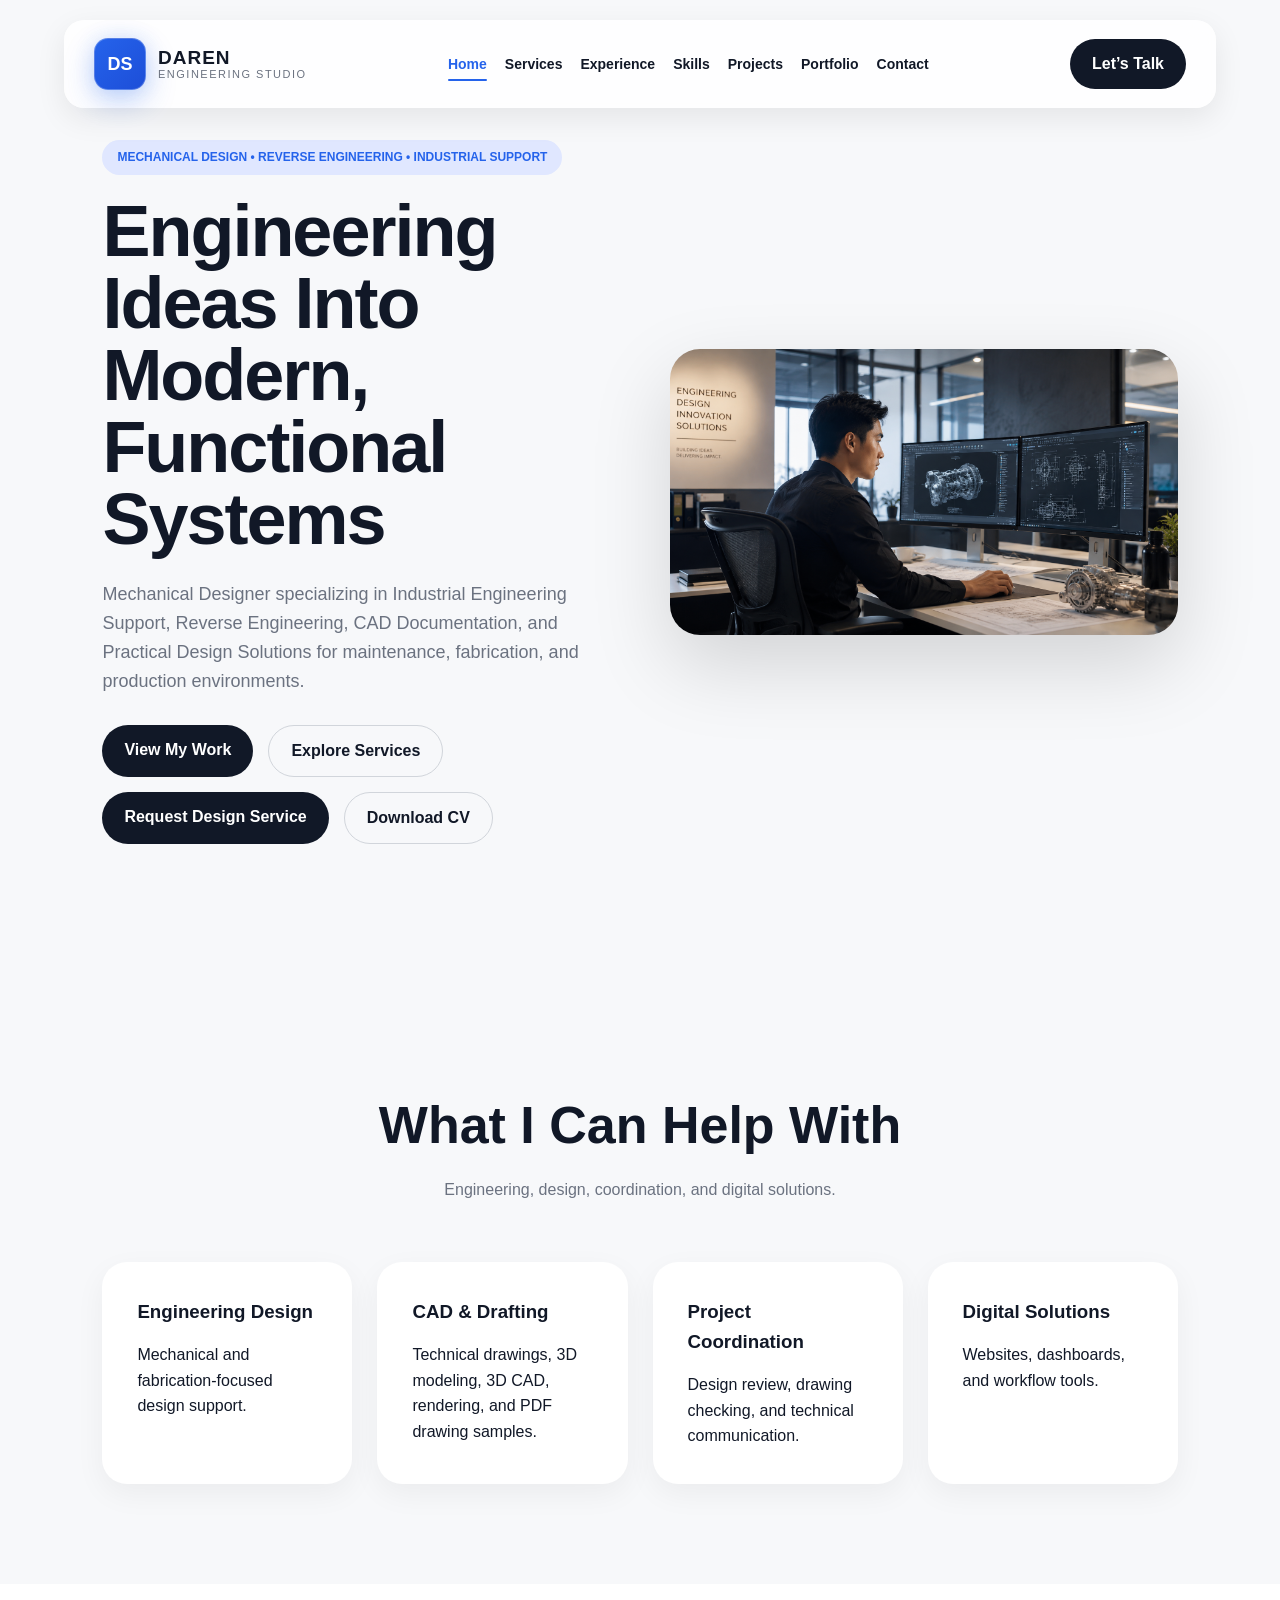
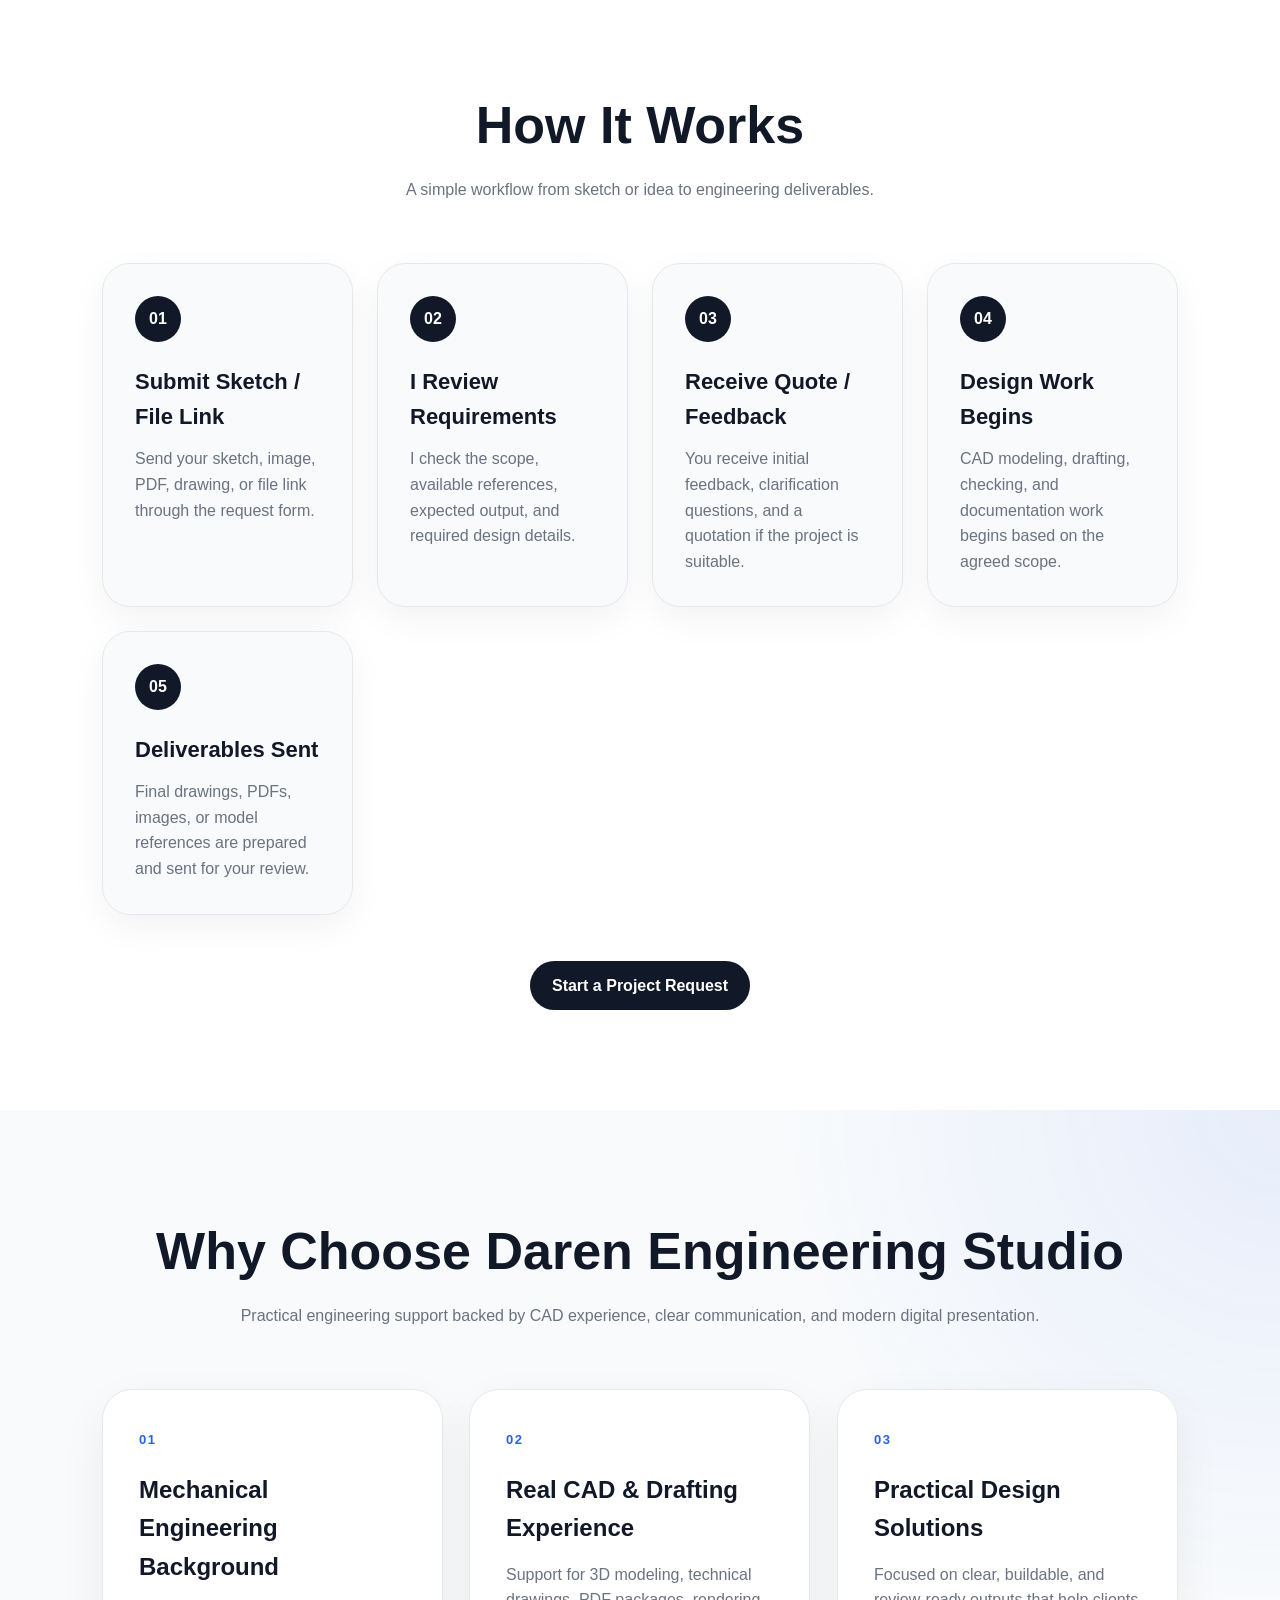
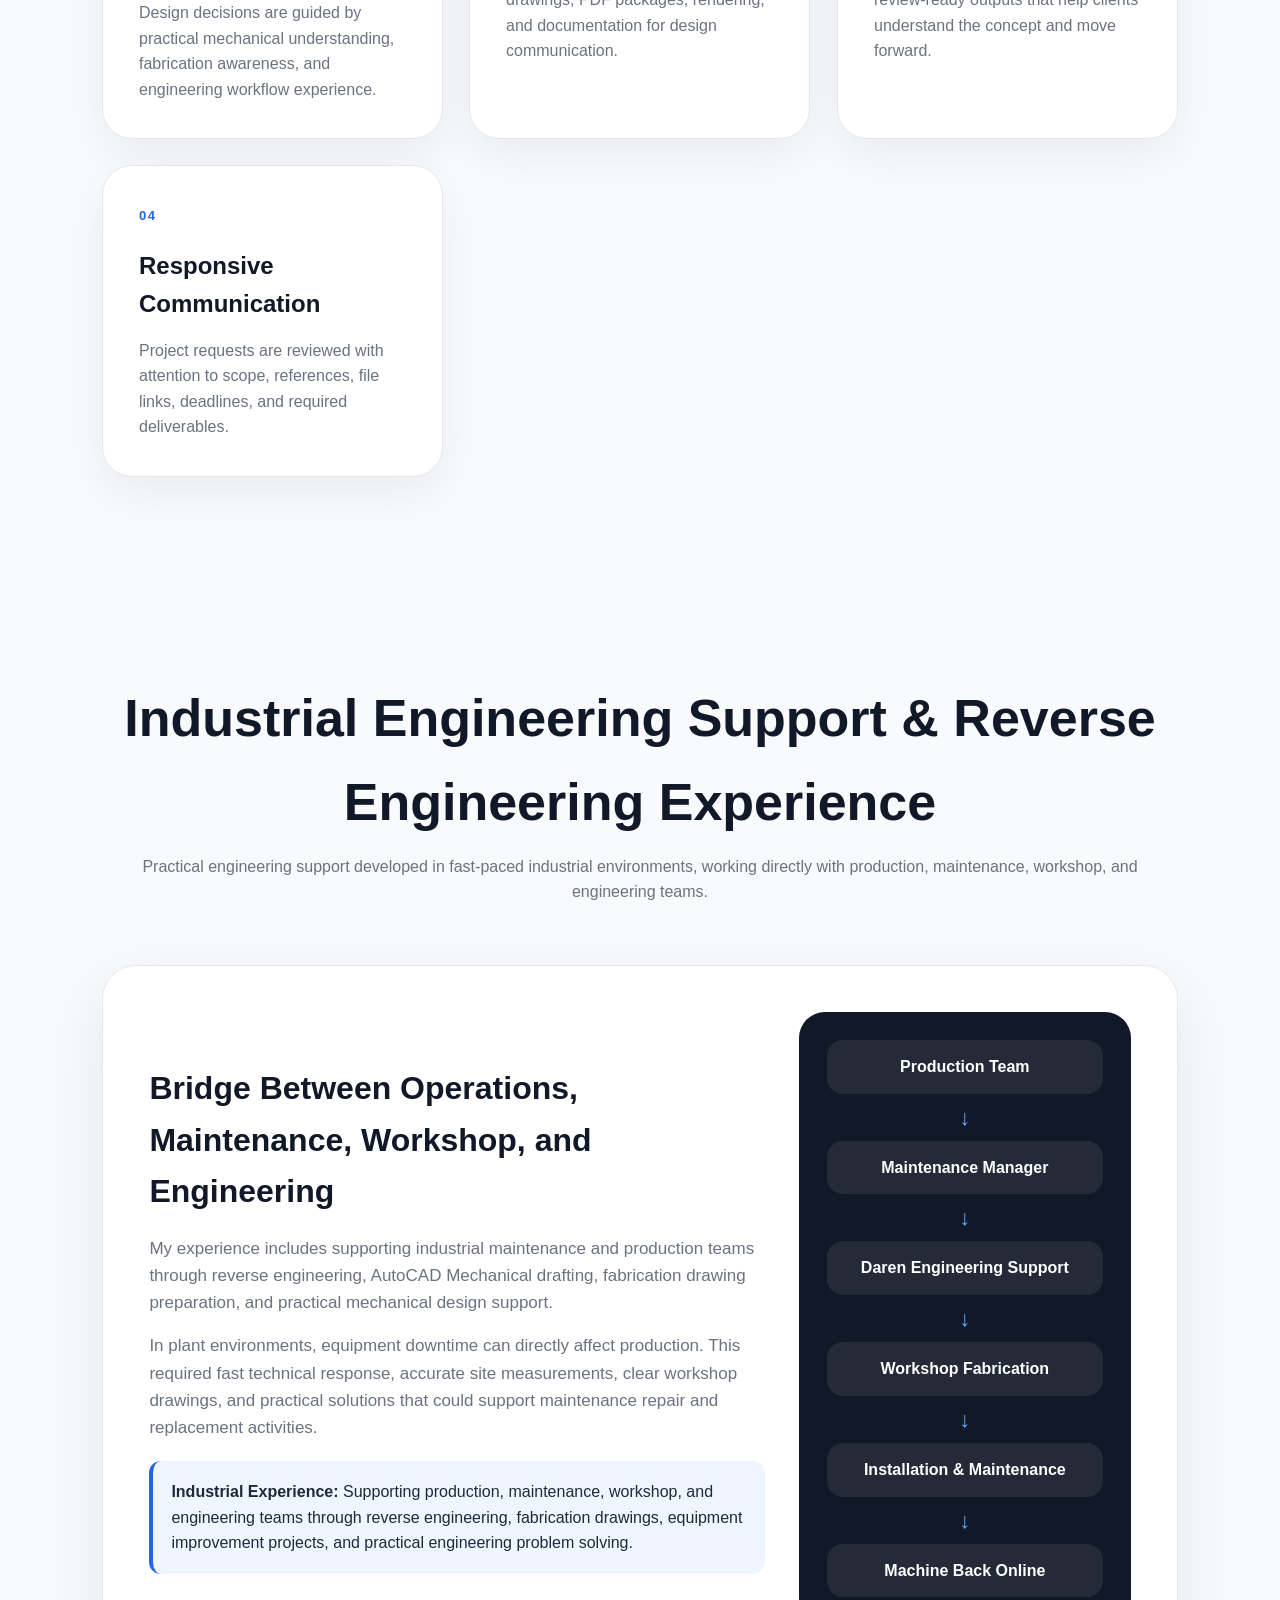
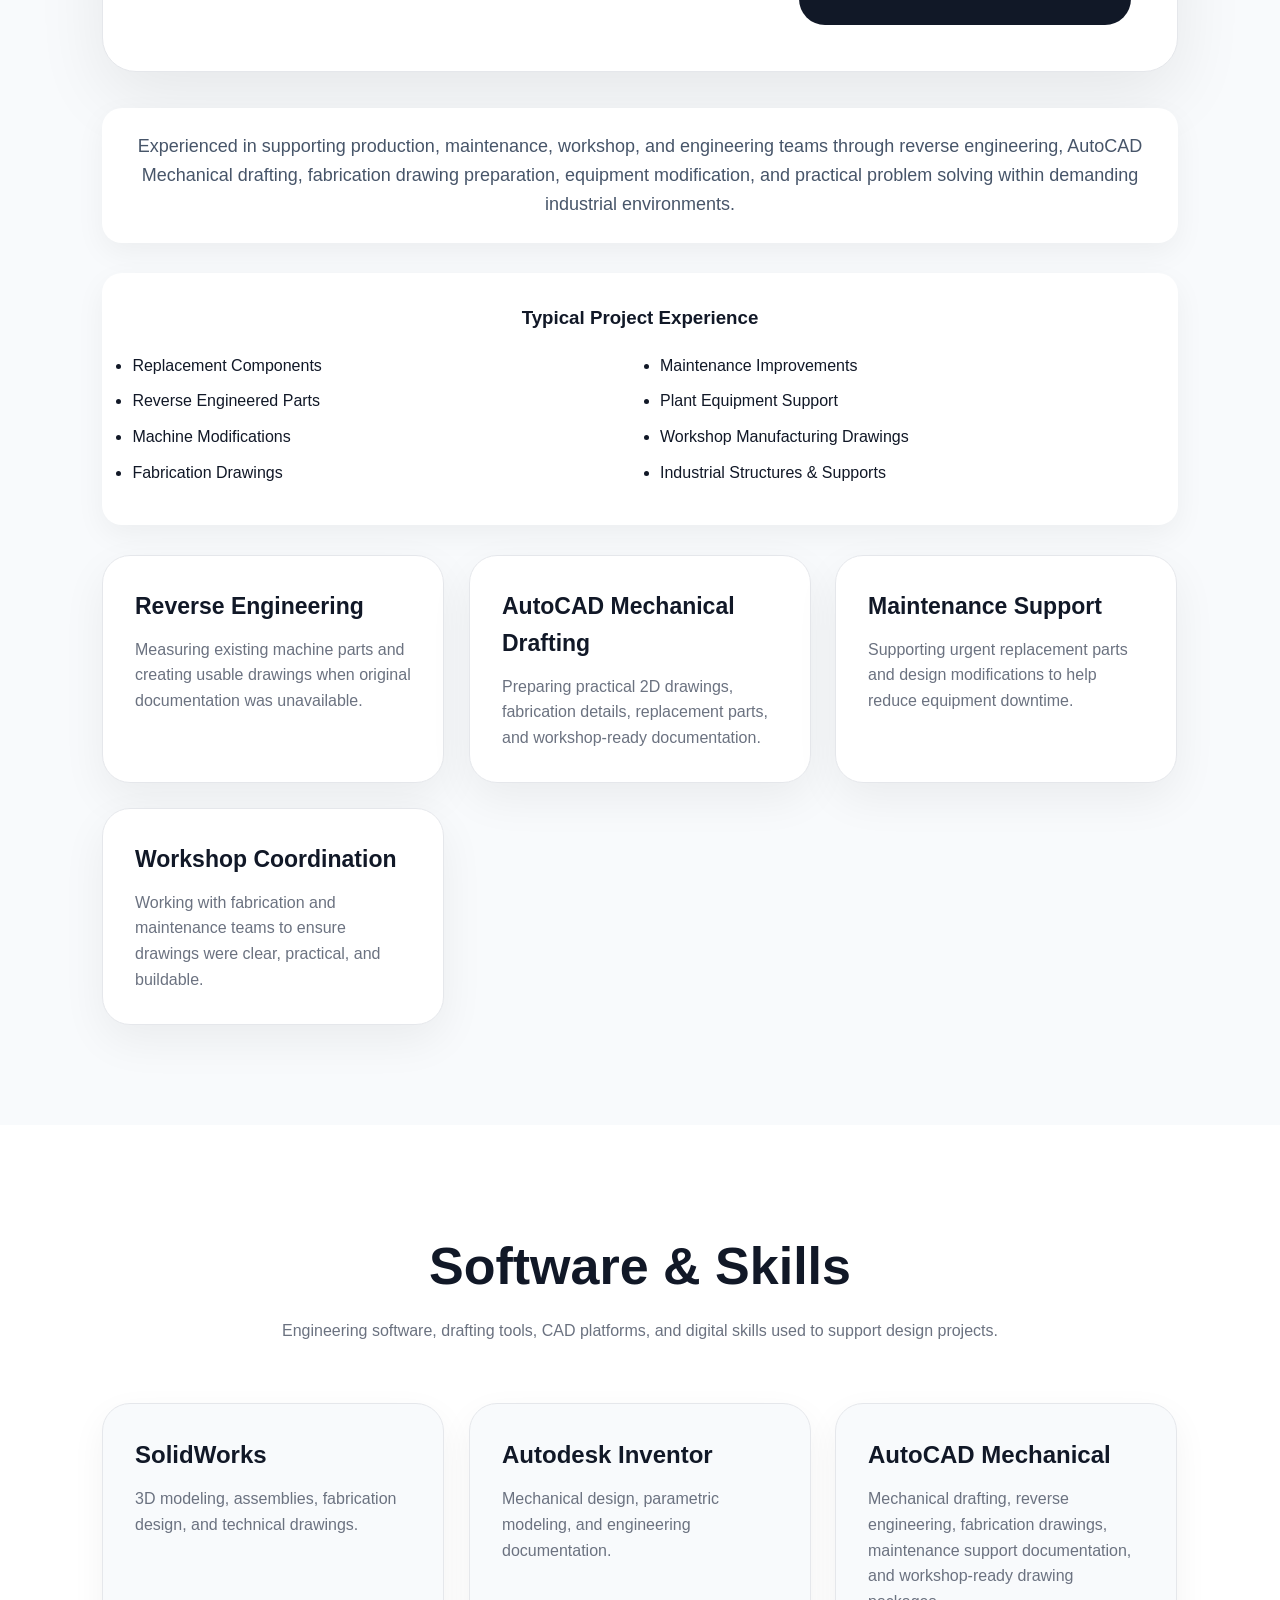
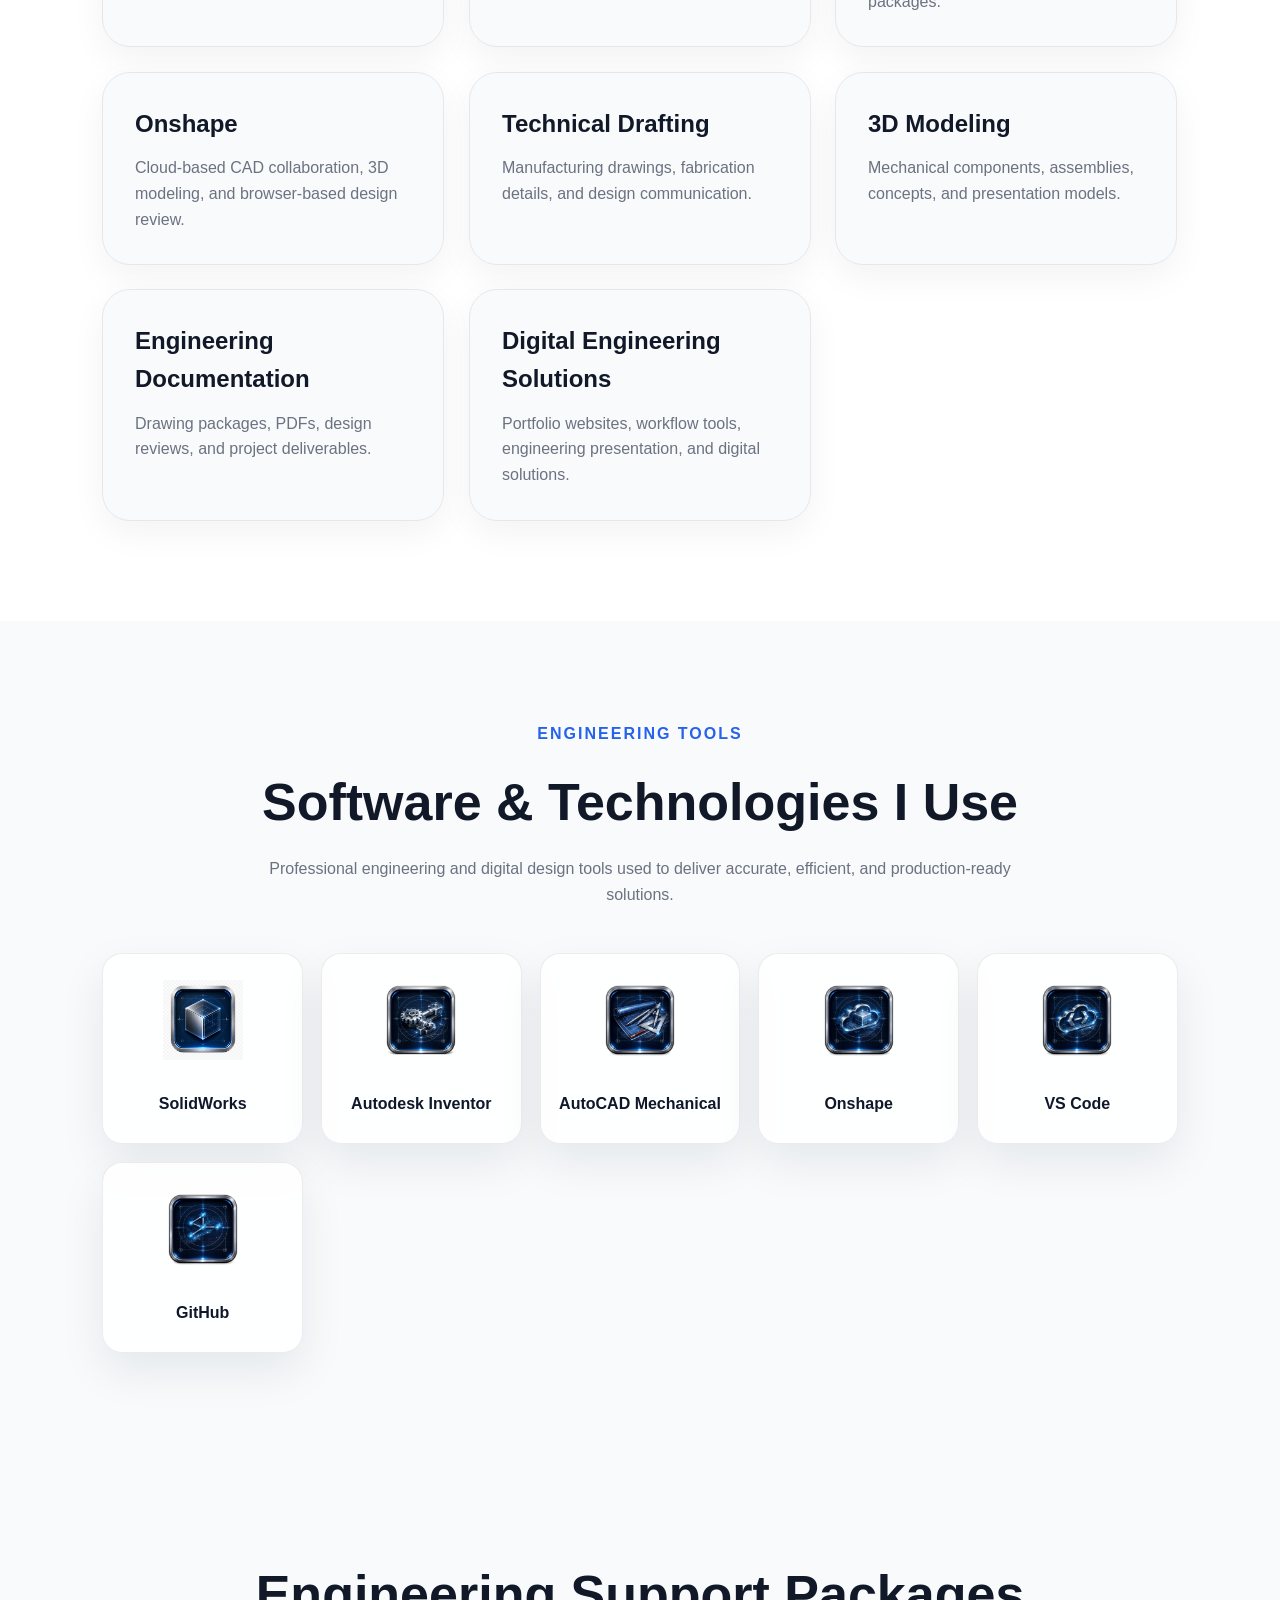
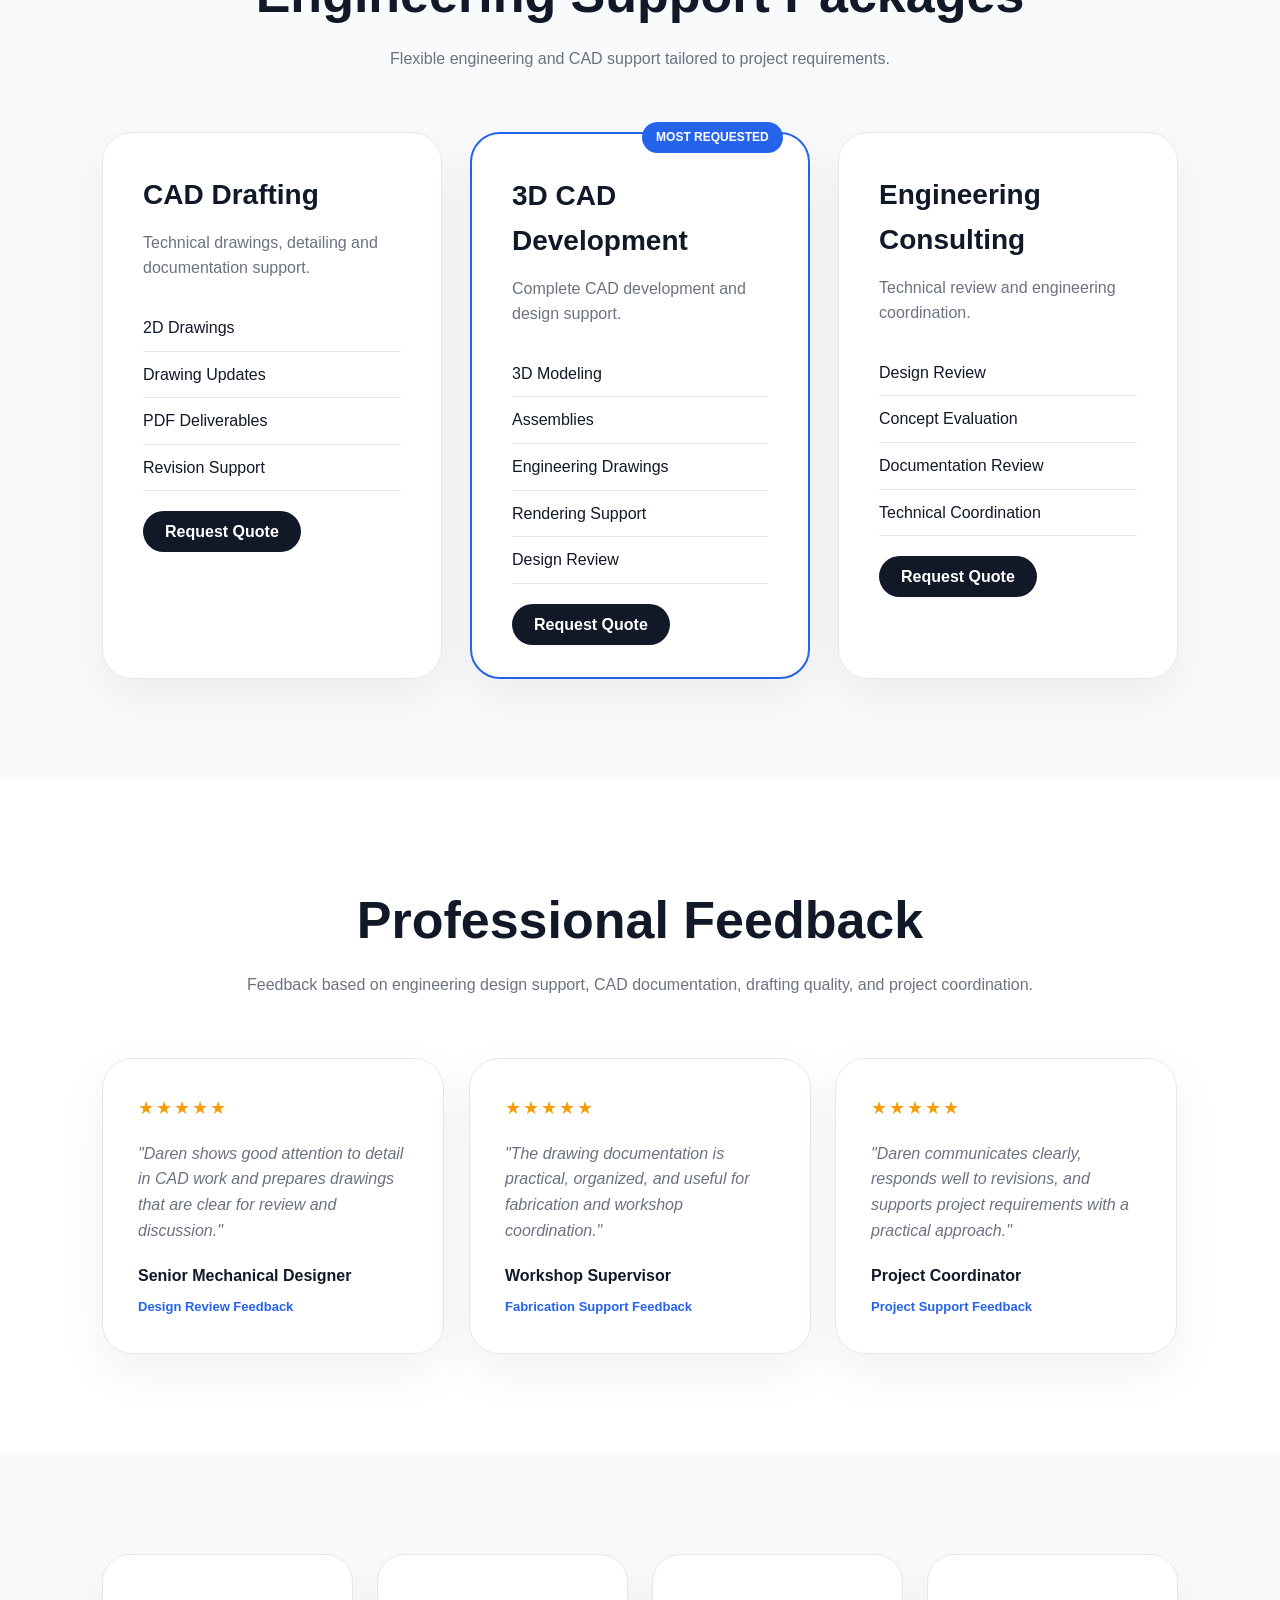
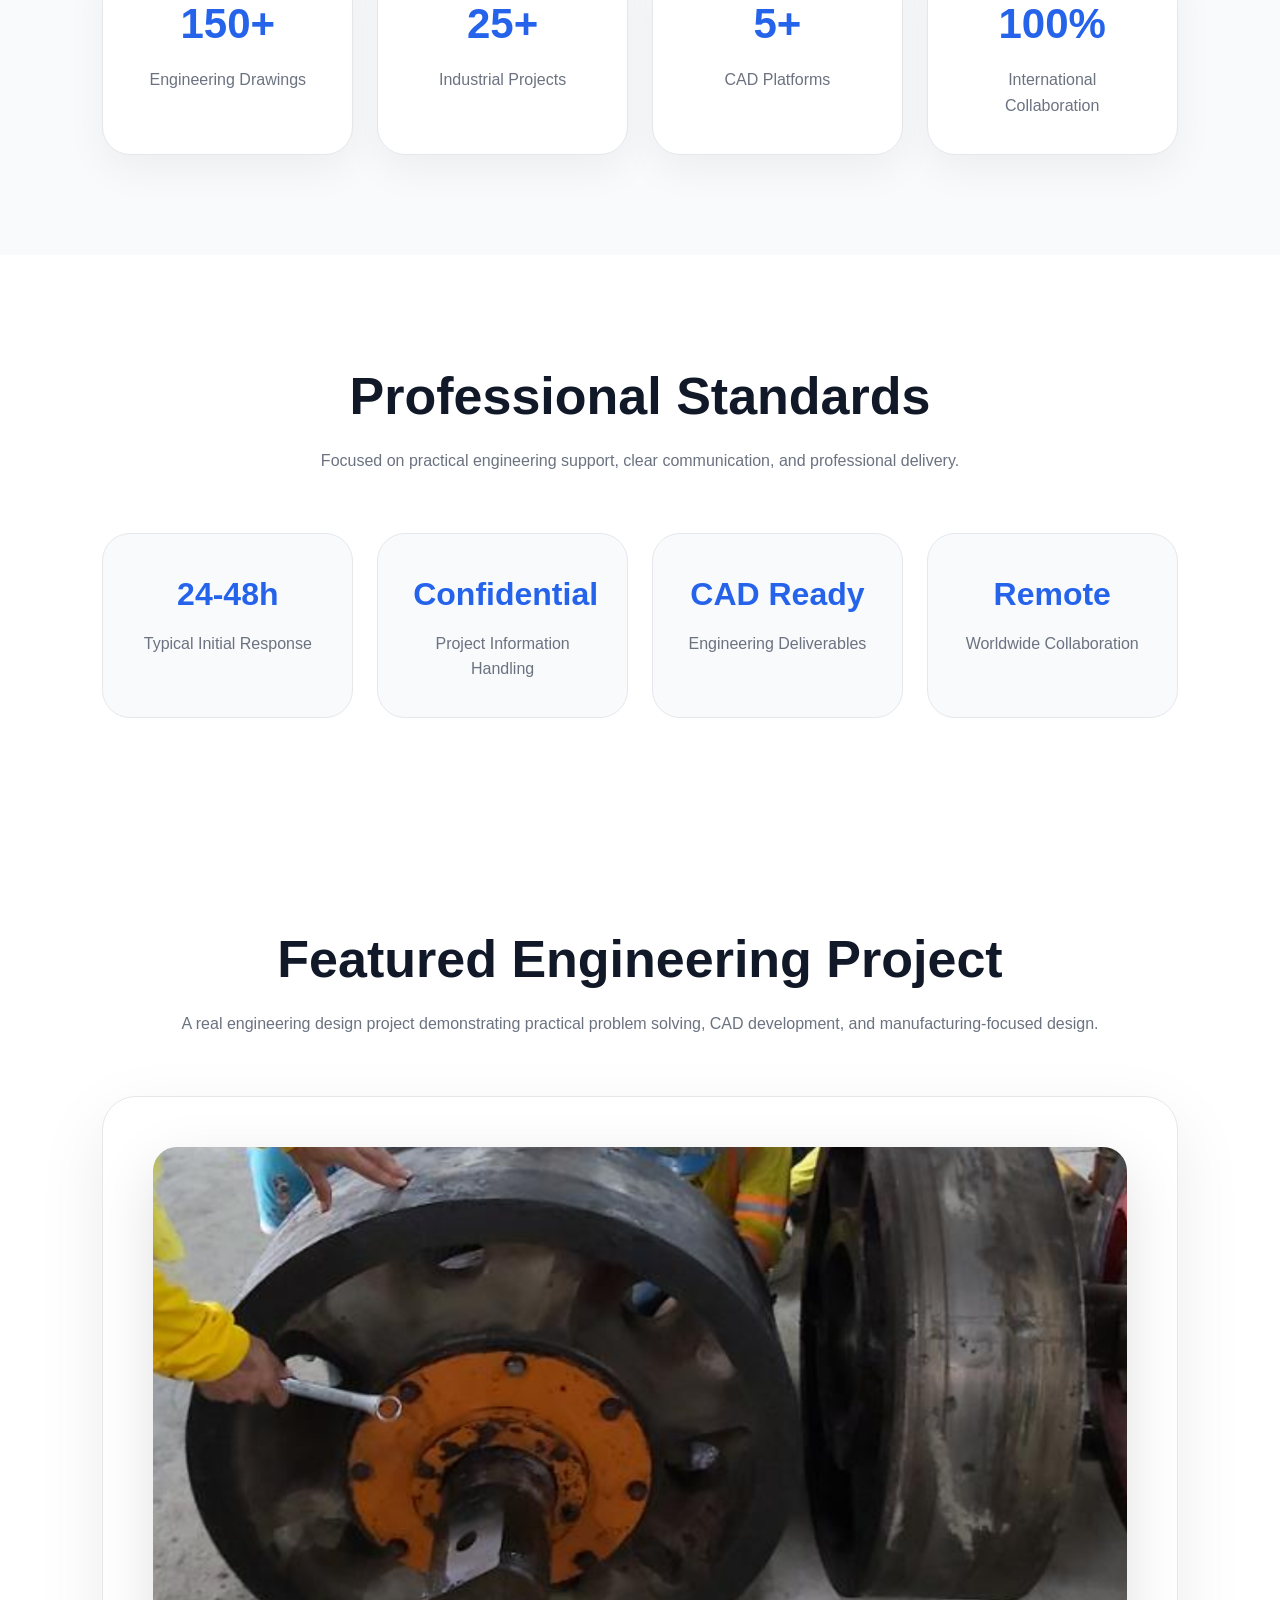
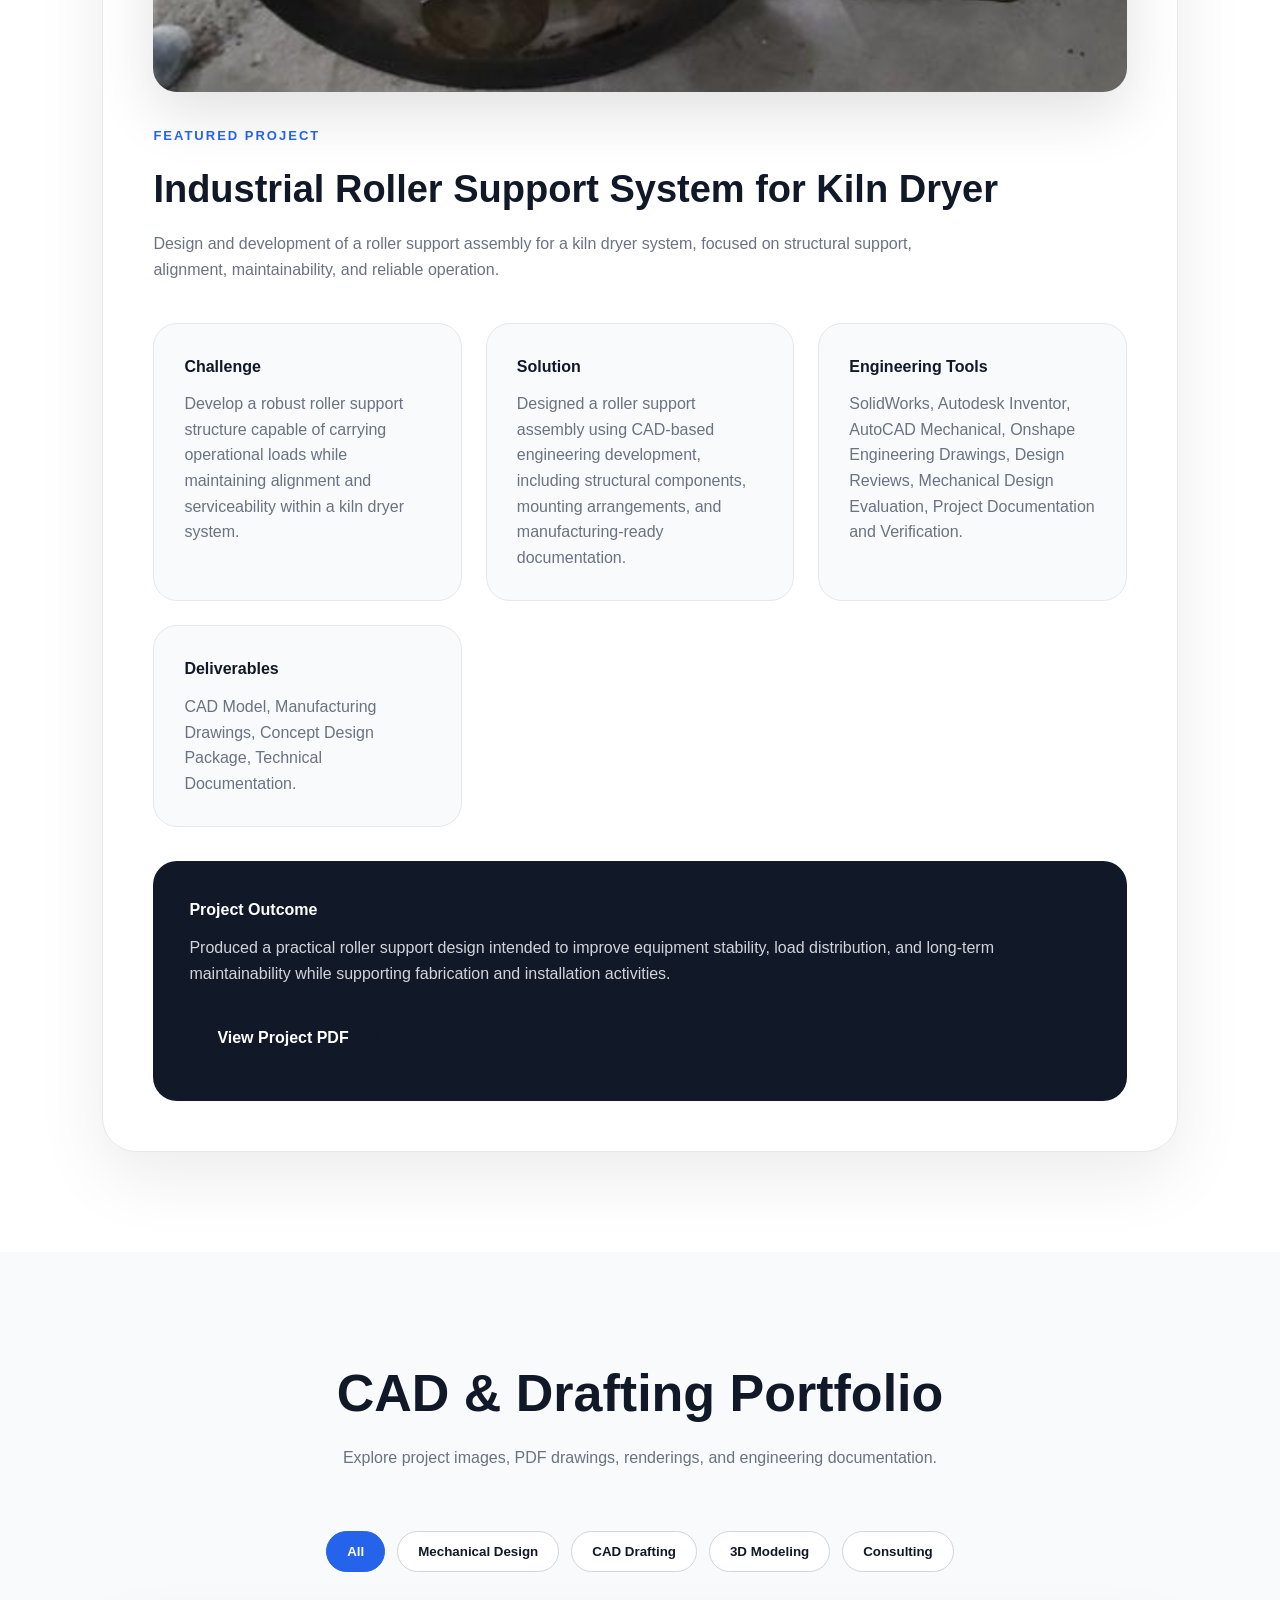
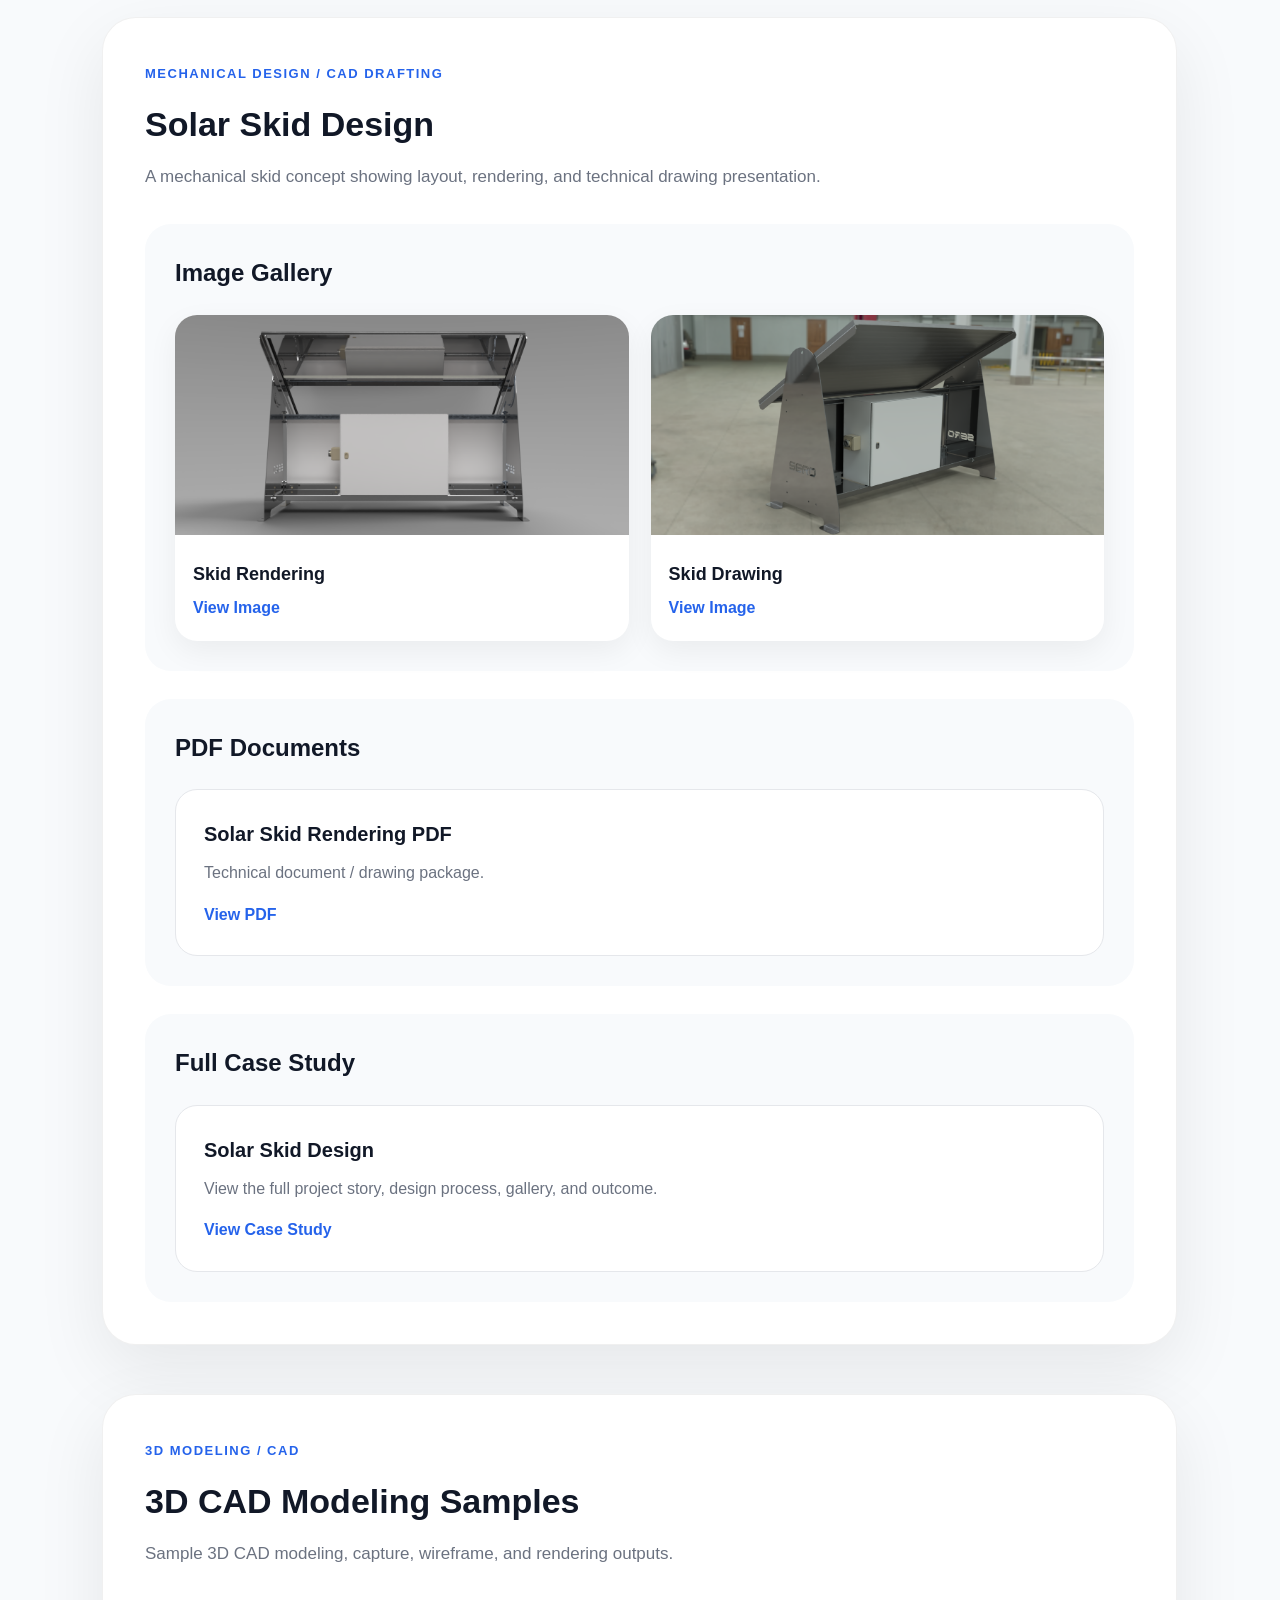
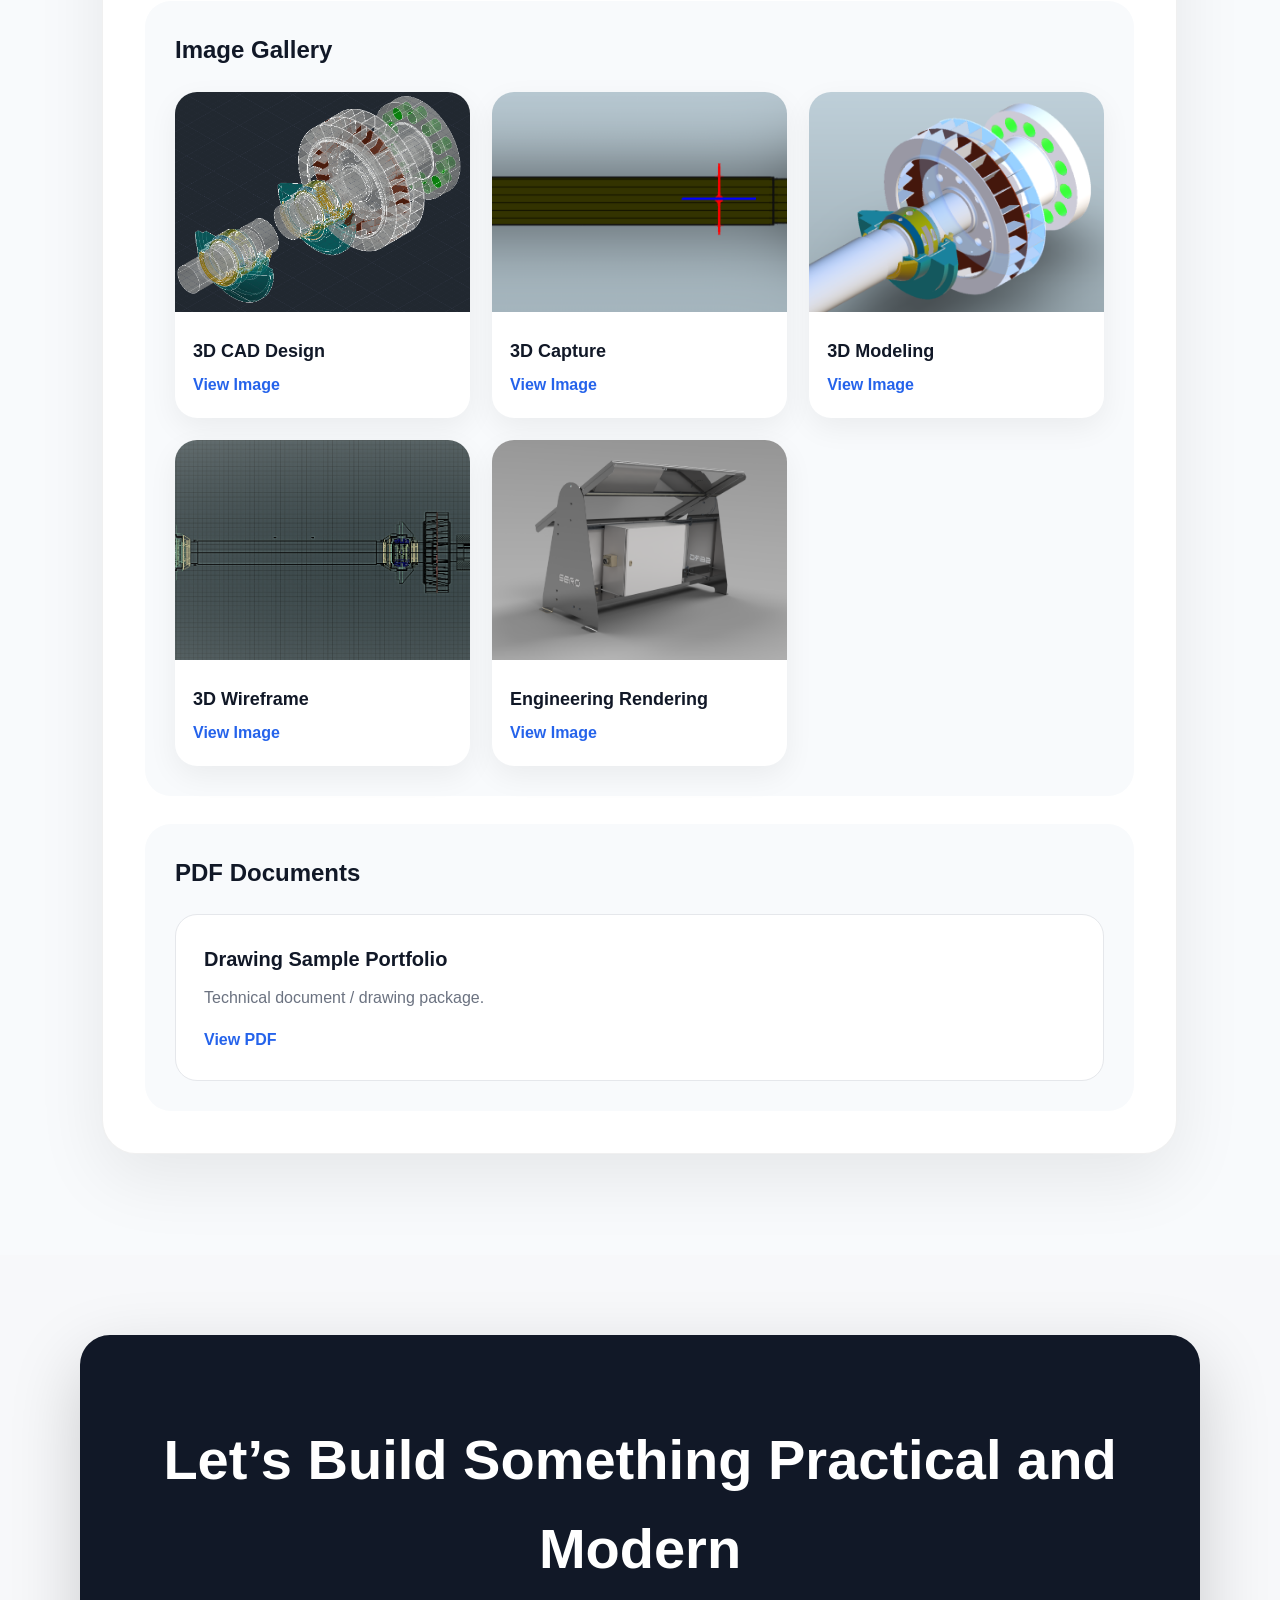
==== commit bf68f890: "Add files via upload" ====
--- a/index.html
+++ b/index.html
@@ -7,12 +7,12 @@
       content="Mechanical Engineering, CAD Drafting, 3D Modeling, Engineering Consulting, and Digital Engineering Solutions by Daren Sombilon.">
 
 <meta name="keywords"
-      content="Mechanical Engineering, CAD Drafting, SolidWorks, Inventor, AutoCAD, 3D Modeling, Engineering Consultant">
+content="Mechanical Engineering, AutoCAD Mechanical, SolidWorks, Autodesk Inventor, Reverse Engineering, CAD Drafting, Fabrication Drawings, Industrial Engineering Support, 3D Modeling, Engineering Consultant">
 
 <meta name="author"
       content="Daren Sombilon">
     <title>
-Daren Engineering Studio | Mechanical Engineering, CAD Drafting & 3D Modeling
+Daren Engineering Studio | Mechanical Design, Reverse Engineering & Industrial Support
 </title>
     <link rel="stylesheet" href="css/style.css">
 
@@ -81,14 +81,12 @@
     </div>
 </div>
 
-    <nav>
+   <nav>
     <a href="#home">Home</a>
     <a href="#services">Services</a>
-    <a href="#process">Process</a>
+    <a href="#industrial-experience">Experience</a>
     <a href="#skills">Skills</a>
-    <a href="#tools">Tools</a>
-    <a href="#services-packages">Packages</a>
-    <a href="#case-study">Case Study</a>
+    <a href="#case-study">Projects</a>
     <a href="#cad-portfolio">Portfolio</a>
     <a href="#contact">Contact</a>
 </nav>
@@ -98,13 +96,15 @@
 
 <section class="hero" id="home">
     <div class="hero-content">
-        <span class="hero-tag">MECHANICAL ENGINEERING • CAD • DIGITAL DESIGN</span>
-
+        <span class="hero-tag">
+MECHANICAL DESIGN • REVERSE ENGINEERING • INDUSTRIAL SUPPORT
+</span>
         <h1>Engineering Ideas Into Modern, Functional Systems</h1>
 
         <p>
-            I help transform engineering concepts into clear design solutions through
-            CAD, technical coordination, consulting, and modern digital presentation.
+            Mechanical Designer specializing in Industrial Engineering Support,
+Reverse Engineering, CAD Documentation, and Practical Design Solutions
+for maintenance, fabrication, and production environments.
         </p>
 
         <div class="hero-buttons">
@@ -234,6 +234,140 @@
     </div>
 </section>
 
+<section class="section industrial-section" id="industrial-experience">
+
+    <div class="section-title">
+        <h2>Industrial Engineering Support & Reverse Engineering Experience</h2>
+
+        <p>
+            Practical engineering support developed in fast-paced industrial environments,
+            working directly with production, maintenance, workshop, and engineering teams.
+        </p>
+    </div>
+
+    <div class="industrial-card">
+
+        <div class="industrial-intro">
+
+            <h3>Bridge Between Operations, Maintenance, Workshop, and Engineering</h3>
+
+            <p>
+                My experience includes supporting industrial maintenance and production teams
+                through reverse engineering, AutoCAD Mechanical drafting, fabrication drawing
+                preparation, and practical mechanical design support.
+            </p>
+
+            <p>
+                In plant environments, equipment downtime can directly affect production.
+                This required fast technical response, accurate site measurements, clear
+                workshop drawings, and practical solutions that could support maintenance
+                repair and replacement activities.
+            </p>
+
+            <div class="industrial-highlight">
+                <strong>Industrial Experience:</strong>
+                Supporting production, maintenance, workshop,
+                and engineering teams through reverse engineering,
+                fabrication drawings, equipment improvement projects,
+                and practical engineering problem solving.
+            </div>
+
+        </div>
+
+        <div class="industrial-flow">
+
+            <div>Production Team</div>
+            <span>↓</span>
+
+            <div>Maintenance Manager</div>
+            <span>↓</span>
+
+            <div>Daren Engineering Support</div>
+            <span>↓</span>
+
+            <div>Workshop Fabrication</div>
+            <span>↓</span>
+
+            <div>Installation & Maintenance</div>
+            <span>↓</span>
+
+            <div>Machine Back Online</div>
+
+        </div>
+
+    </div>
+
+    <div class="industrial-summary">
+
+        <p>
+            Experienced in supporting production, maintenance,
+            workshop, and engineering teams through reverse engineering,
+            AutoCAD Mechanical drafting, fabrication drawing preparation,
+            equipment modification, and practical problem solving within
+            demanding industrial environments.
+        </p>
+
+    </div>
+
+    <div class="industrial-project-types">
+
+        <h3>Typical Project Experience</h3>
+
+        <ul>
+            <li>Replacement Components</li>
+            <li>Reverse Engineered Parts</li>
+            <li>Machine Modifications</li>
+            <li>Fabrication Drawings</li>
+            <li>Maintenance Improvements</li>
+            <li>Plant Equipment Support</li>
+            <li>Workshop Manufacturing Drawings</li>
+            <li>Industrial Structures & Supports</li>
+        </ul>
+
+    </div>
+
+    <div class="industrial-grid">
+
+        <div class="industrial-item">
+            <h3>Reverse Engineering</h3>
+
+            <p>
+                Measuring existing machine parts and creating usable
+                drawings when original documentation was unavailable.
+            </p>
+        </div>
+
+        <div class="industrial-item">
+            <h3>AutoCAD Mechanical Drafting</h3>
+
+            <p>
+                Preparing practical 2D drawings, fabrication details,
+                replacement parts, and workshop-ready documentation.
+            </p>
+        </div>
+
+        <div class="industrial-item">
+            <h3>Maintenance Support</h3>
+
+            <p>
+                Supporting urgent replacement parts and design modifications
+                to help reduce equipment downtime.
+            </p>
+        </div>
+
+        <div class="industrial-item">
+            <h3>Workshop Coordination</h3>
+
+            <p>
+                Working with fabrication and maintenance teams to ensure
+                drawings were clear, practical, and buildable.
+            </p>
+        </div>
+
+    </div>
+
+</section>
+
 <section class="section skills-section" id="skills">
     <div class="section-title">
         <h2>Software & Skills</h2>
@@ -258,9 +392,13 @@
     </div>
 
     <div class="skill-card">
-        <h3>AutoCAD</h3>
-        <p>2D drafting, layouts, detailing, and drawing package preparation.</p>
-    </div>
+    <h3>AutoCAD Mechanical</h3>
+    <p>
+        Mechanical drafting, reverse engineering,
+        fabrication drawings, maintenance support documentation,
+        and workshop-ready drawing packages.
+    </p>
+</div>
 
     <div class="skill-card">
         <h3>Onshape</h3>
@@ -314,7 +452,7 @@
 
     <div class="tool-card">
         <img src="assets/images/tools/autocad.png" alt="Technical Drafting">
-        <span>AutoCAD</span>
+        <span>AutoCAD Mechanical</span>
     </div>
 
     <div class="tool-card">
@@ -474,7 +612,7 @@
 
         <div class="stat-card">
             <h3><span class="counter" data-target="25">0</span>+</h3>
-            <p>Projects Supported</p>
+           <p>Industrial Projects</p>
         </div>
 
         <div class="stat-card">
@@ -484,7 +622,7 @@
 
         <div class="stat-card">
             <h3><span class="counter" data-target="100">0</span>%</h3>
-            <p>Client Focused</p>
+           <p>International Collaboration</p>
         </div>
 
     </div>
@@ -541,12 +679,12 @@
     <div class="case-study-header">
         <div class="case-study-image">
     <img src="assets/images/roller-support-kiln-dryer.jpg"
-     alt="Roller Support for Kiln Dryer Design">
+     alt="Industrial Roller Support System for Kiln Dryer Design">
 </div>
         <span>FEATURED PROJECT</span>
 
        <h3>
-Roller Support for Kiln Dryer
+Industrial Roller Support System for Kiln Dryer
 </h3>
 
         <p>
@@ -578,7 +716,7 @@
             <h4>Engineering Tools</h4>
 
             <p>
-                SolidWorks, Autodesk Inventor, AutoCAD, Onshape,
+                SolidWorks, Autodesk Inventor, AutoCAD Mechanical, Onshape
 Engineering Drawings, Design Reviews,
 Mechanical Design Evaluation,
 Project Documentation and Verification.
@@ -642,9 +780,11 @@
     <h2>Let’s Build Something Practical and Modern</h2>
 
     <p>
-        Available for engineering design support, CAD work, project coordination,
-        portfolio websites, and digital solutions.
-    </p>
+Available for mechanical design, CAD drafting,
+reverse engineering, engineering documentation,
+digital presentation, and remote project support for
+local and international clients.
+</p>
 
     <div class="hero-buttons">
 
@@ -668,7 +808,7 @@
     <h3>Daren Engineering Studio</h3>
 
     <p>
-        Mechanical Engineering • CAD Drafting • Engineering Consulting • Digital Solutions
+        Mechanical Design • Reverse Engineering • Industrial Support • Digital Solutions
     </p>
 
     <p>
--- a/css/style.css
+++ b/css/style.css
@@ -107,17 +107,19 @@
 
 .navbar nav {
     display: flex;
-    gap: 15px;
+    align-items: center;
+    gap: 18px;
+    flex-wrap: nowrap;
 }
 
 .navbar nav a {
     text-decoration: none;
     color: #111827;
     font-weight: 600;
-}
-
-.navbar nav a {
+    font-size: 14px;
+    white-space: nowrap;
     position: relative;
+    transition: color 0.3s ease;
 }
 
 .navbar nav a::after {
@@ -128,18 +130,16 @@
     width: 0;
     height: 2px;
     background: #2563eb;
-    transition: 0.3s ease;
-}
-
-.navbar nav a:hover::after {
+    transition: width 0.3s ease;
+}
+
+.navbar nav a:hover::after,
+.navbar nav a.active::after {
     width: 100%;
 }
 
-.navbar nav a {
-    transition: color 0.3s ease;
-}
-
-.navbar nav a:hover {
+.navbar nav a:hover,
+.navbar nav a.active {
     color: #2563eb;
 }
 
@@ -177,6 +177,10 @@
     grid-template-columns: 1fr 1fr;
     gap: 60px;
     align-items: center;
+}
+
+.hero-content {
+    max-width: 700px;
 }
 
 .hero-tag {
@@ -355,8 +359,9 @@
 
 .portfolio-card img {
     width: 100%;
-    height: 190px;
+    height: 220px;
     object-fit: cover;
+    object-position: center;
 }
 
 .portfolio-card h5 {
@@ -2150,4 +2155,164 @@
 .gallery-card img {
     max-height: 420px;
     object-fit: cover;
+}
+/* ================================
+   INDUSTRIAL EXPERIENCE SECTION
+================================ */
+
+.industrial-section {
+    background: #f8fafc;
+}
+
+.industrial-card {
+    max-width: 1300px;
+    margin: 0 auto 36px;
+    background: #ffffff;
+    border-radius: 34px;
+    padding: 46px;
+    border: 1px solid #e5e7eb;
+    box-shadow: 0 24px 70px rgba(0,0,0,0.08);
+    display: grid;
+    grid-template-columns: 1.3fr 0.7fr;
+    gap: 34px;
+    align-items: center;
+}
+
+.industrial-intro h3 {
+    font-size: 32px;
+    color: #111827;
+    margin-bottom: 18px;
+}
+
+.industrial-intro p {
+    color: #6b7280;
+    margin-bottom: 16px;
+    font-size: 17px;
+}
+
+.industrial-flow {
+    background: #111827;
+    color: #ffffff;
+    border-radius: 26px;
+    padding: 28px;
+    text-align: center;
+}
+
+.industrial-flow div {
+    background: rgba(255,255,255,0.08);
+    padding: 14px;
+    border-radius: 16px;
+    font-weight: 700;
+}
+
+.industrial-flow span {
+    display: block;
+    color: #60a5fa;
+    font-size: 22px;
+    margin: 6px 0;
+}
+
+.industrial-grid {
+    max-width: 1300px;
+    margin: 0 auto;
+    display: grid;
+    grid-template-columns: repeat(auto-fit, minmax(260px, 1fr));
+    gap: 24px;
+}
+
+.industrial-item {
+    background: #ffffff;
+    padding: 32px;
+    border-radius: 28px;
+    border: 1px solid #e5e7eb;
+    box-shadow: 0 16px 45px rgba(0,0,0,0.06);
+    transition: 0.3s ease;
+}
+
+.industrial-item:hover {
+    transform: translateY(-8px);
+    box-shadow: 0 26px 70px rgba(0,0,0,0.12);
+}
+
+.industrial-item h3 {
+    color: #111827;
+    margin-bottom: 12px;
+    font-size: 23px;
+}
+
+.industrial-item p {
+    color: #6b7280;
+}
+
+@media(max-width: 900px) {
+    .industrial-card {
+        grid-template-columns: 1fr;
+        padding: 30px;
+    }
+
+    .industrial-intro h3 {
+        font-size: 26px;
+    }
+}
+.industrial-highlight {
+    margin-top: 20px;
+    padding: 18px;
+    background: #eff6ff;
+    border-left: 4px solid #2563eb;
+    border-radius: 12px;
+    color: #1e293b;
+}
+
+.industrial-summary {
+    max-width: 1200px;
+    margin: 30px auto;
+    text-align: center;
+    padding: 24px;
+    background: #ffffff;
+    border-radius: 20px;
+    box-shadow: 0 10px 30px rgba(0,0,0,0.05);
+}
+
+.industrial-summary p {
+    margin: 0;
+    font-size: 18px;
+    color: #475569;
+}
+
+.industrial-project-types {
+    max-width: 1200px;
+    margin: 30px auto;
+    background: #ffffff;
+    padding: 30px;
+    border-radius: 20px;
+    box-shadow: 0 10px 30px rgba(0,0,0,0.05);
+}
+
+.industrial-project-types h3 {
+    margin-bottom: 20px;
+    text-align: center;
+}
+
+.industrial-project-types ul {
+    columns: 2;
+    gap: 40px;
+}
+
+.industrial-project-types li {
+    margin-bottom: 10px;
+}
+
+@media(max-width: 768px) {
+    .industrial-project-types ul {
+        columns: 1;
+    }
+}
+.project-showcase-card,
+.skill-card,
+.why-card,
+.process-card,
+.pricing-card,
+.testimonial-card,
+.industrial-item {
+    will-change: transform;
 }
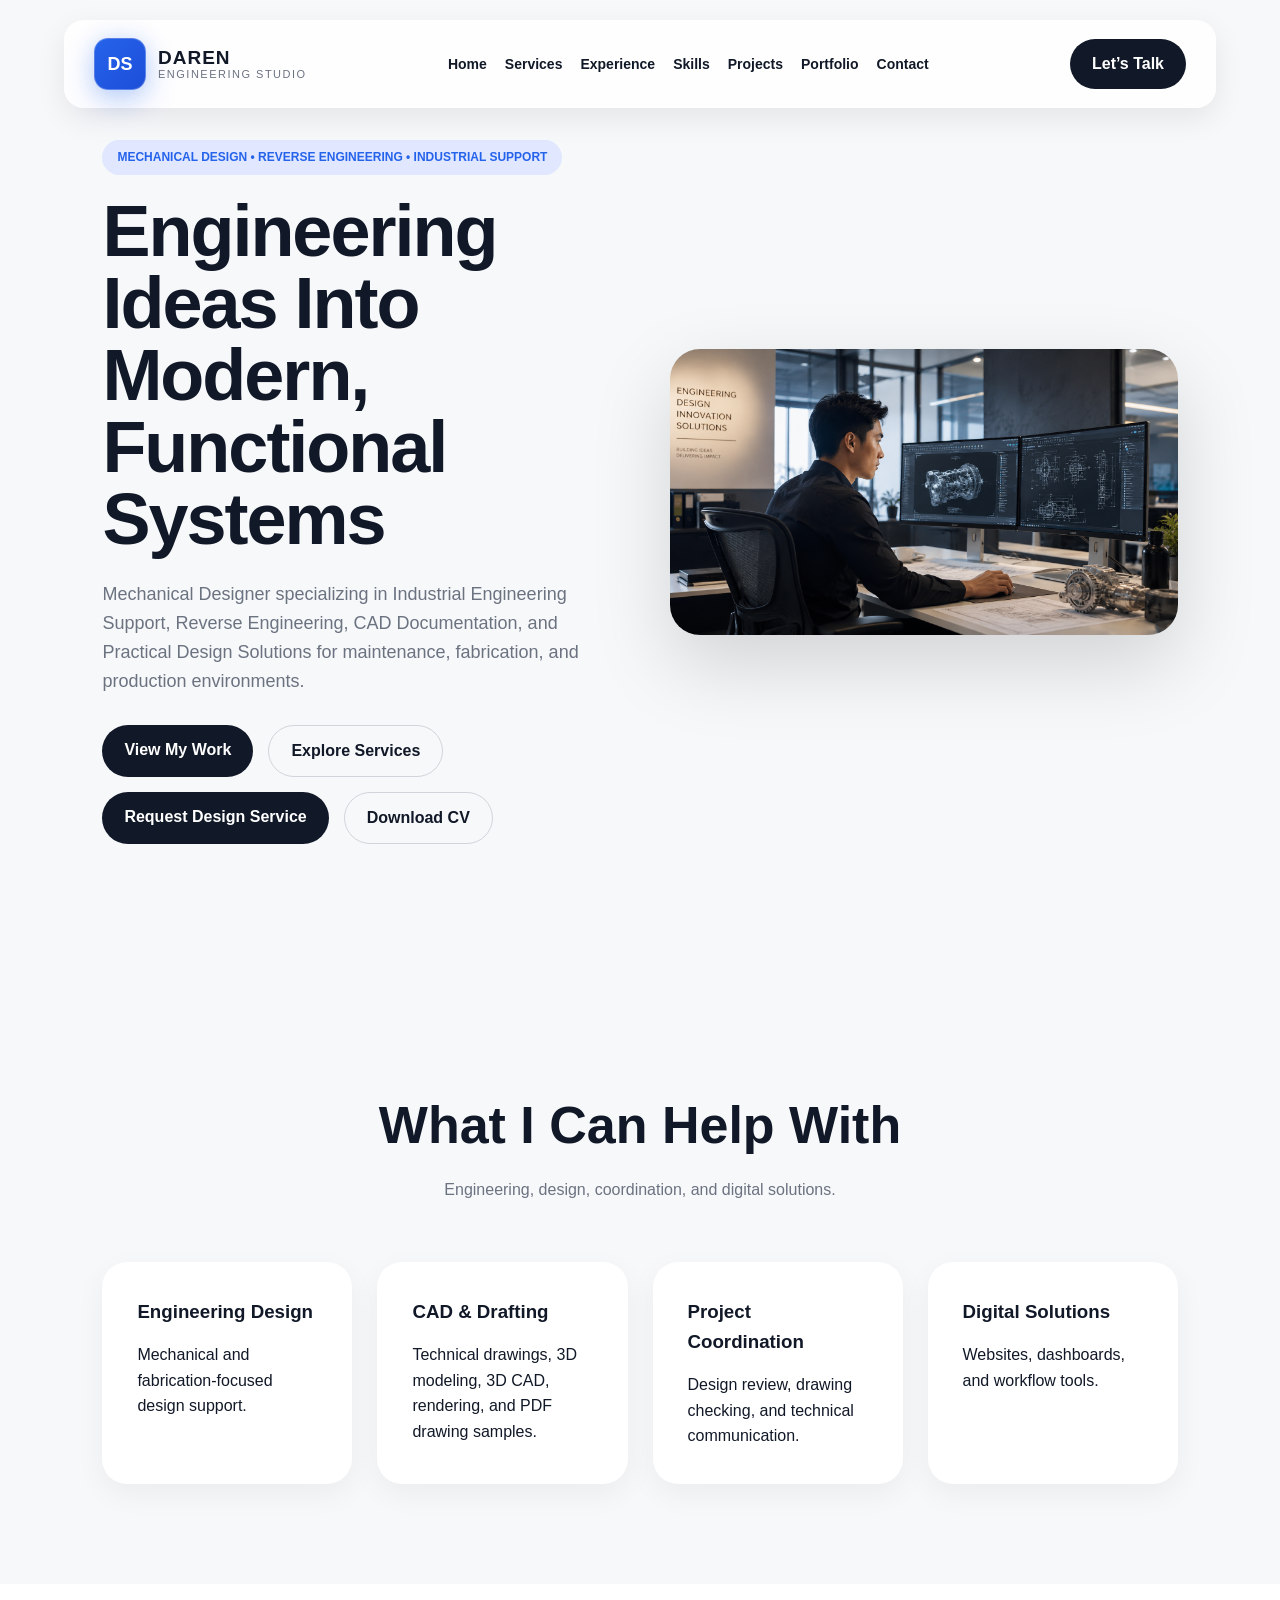
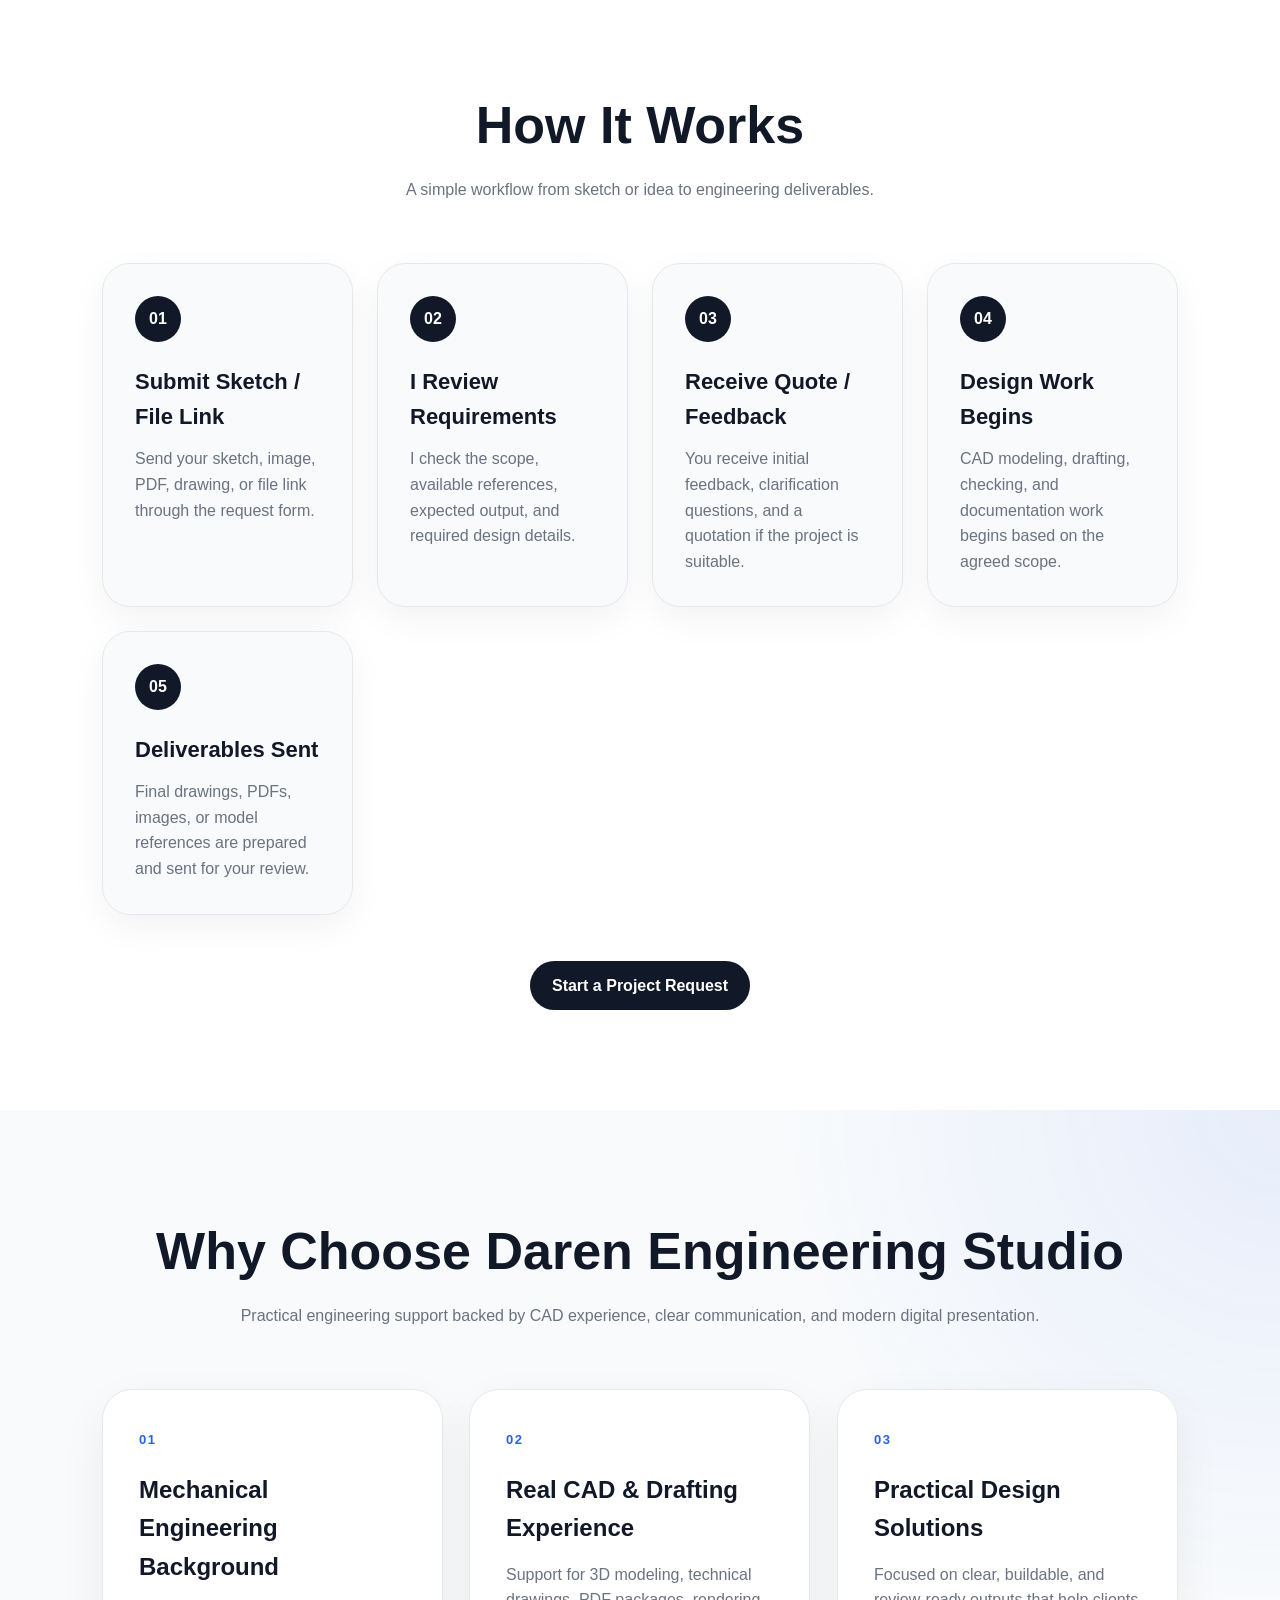
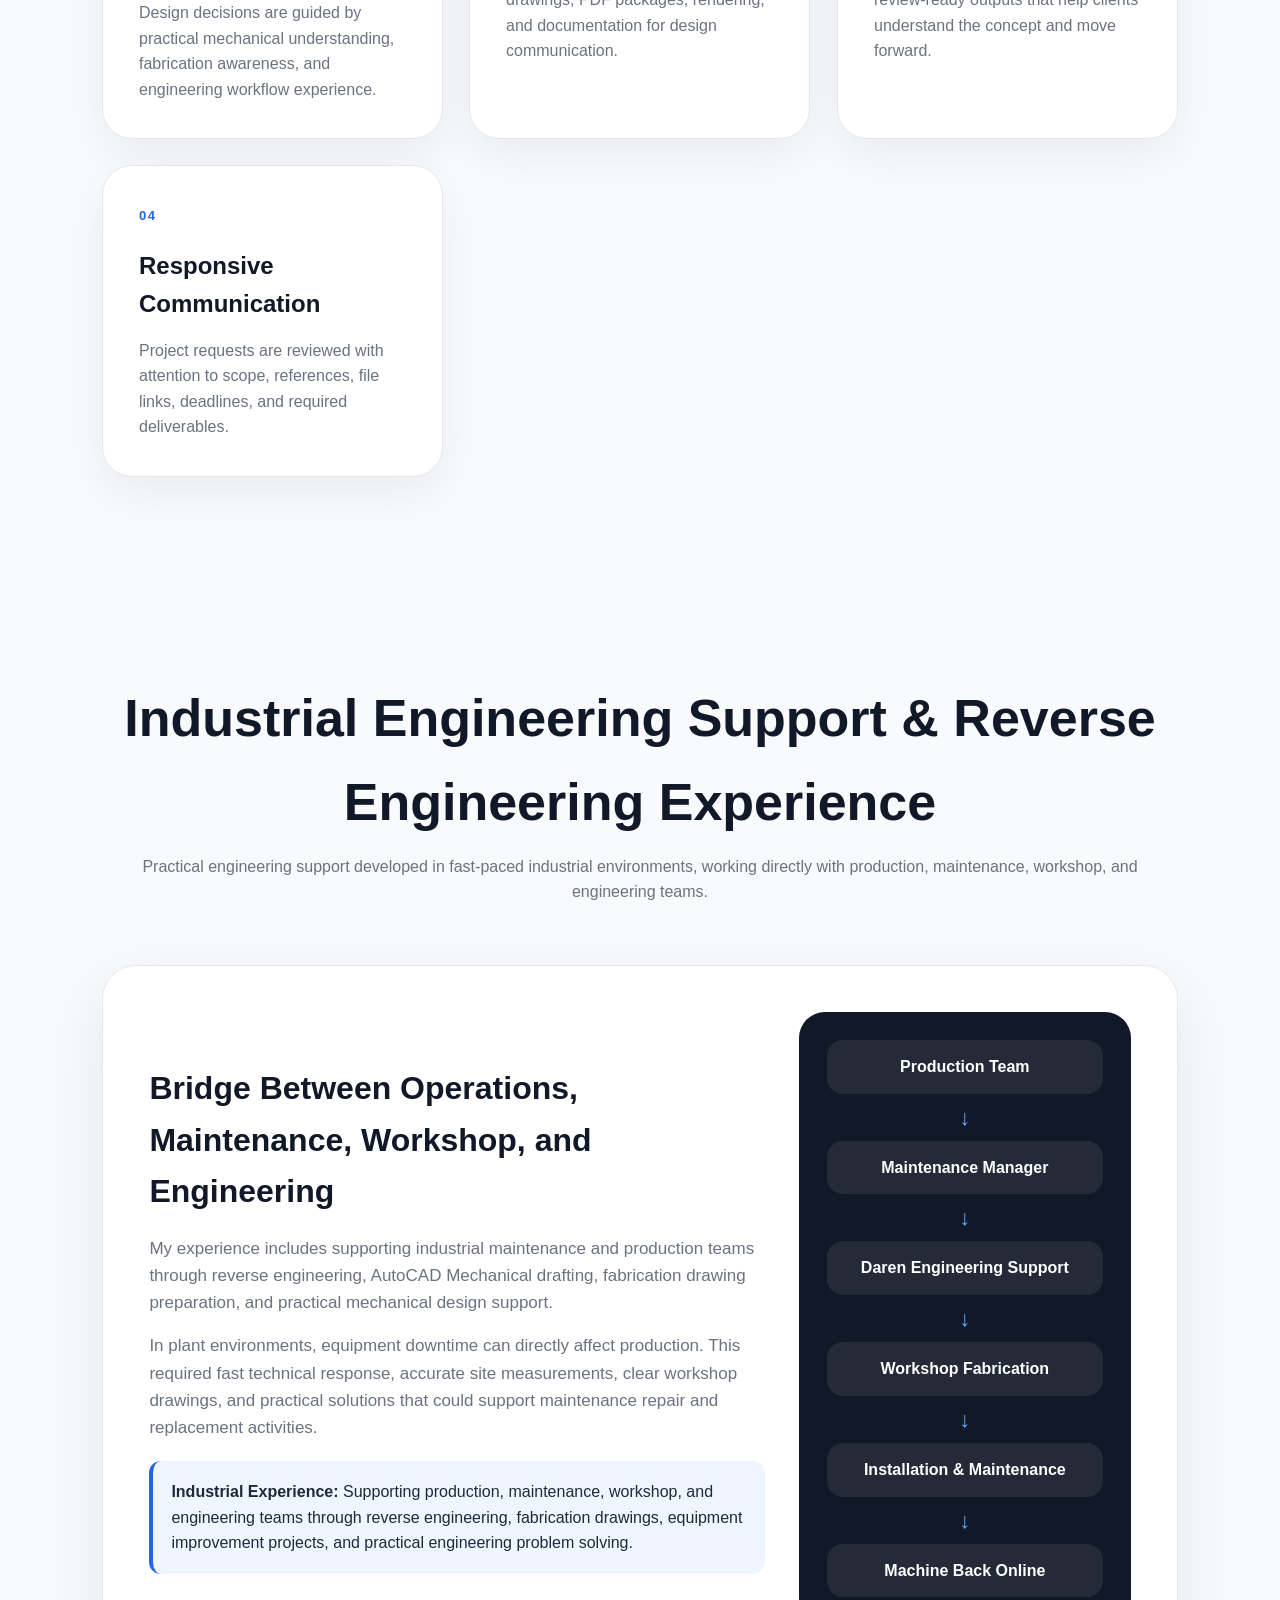
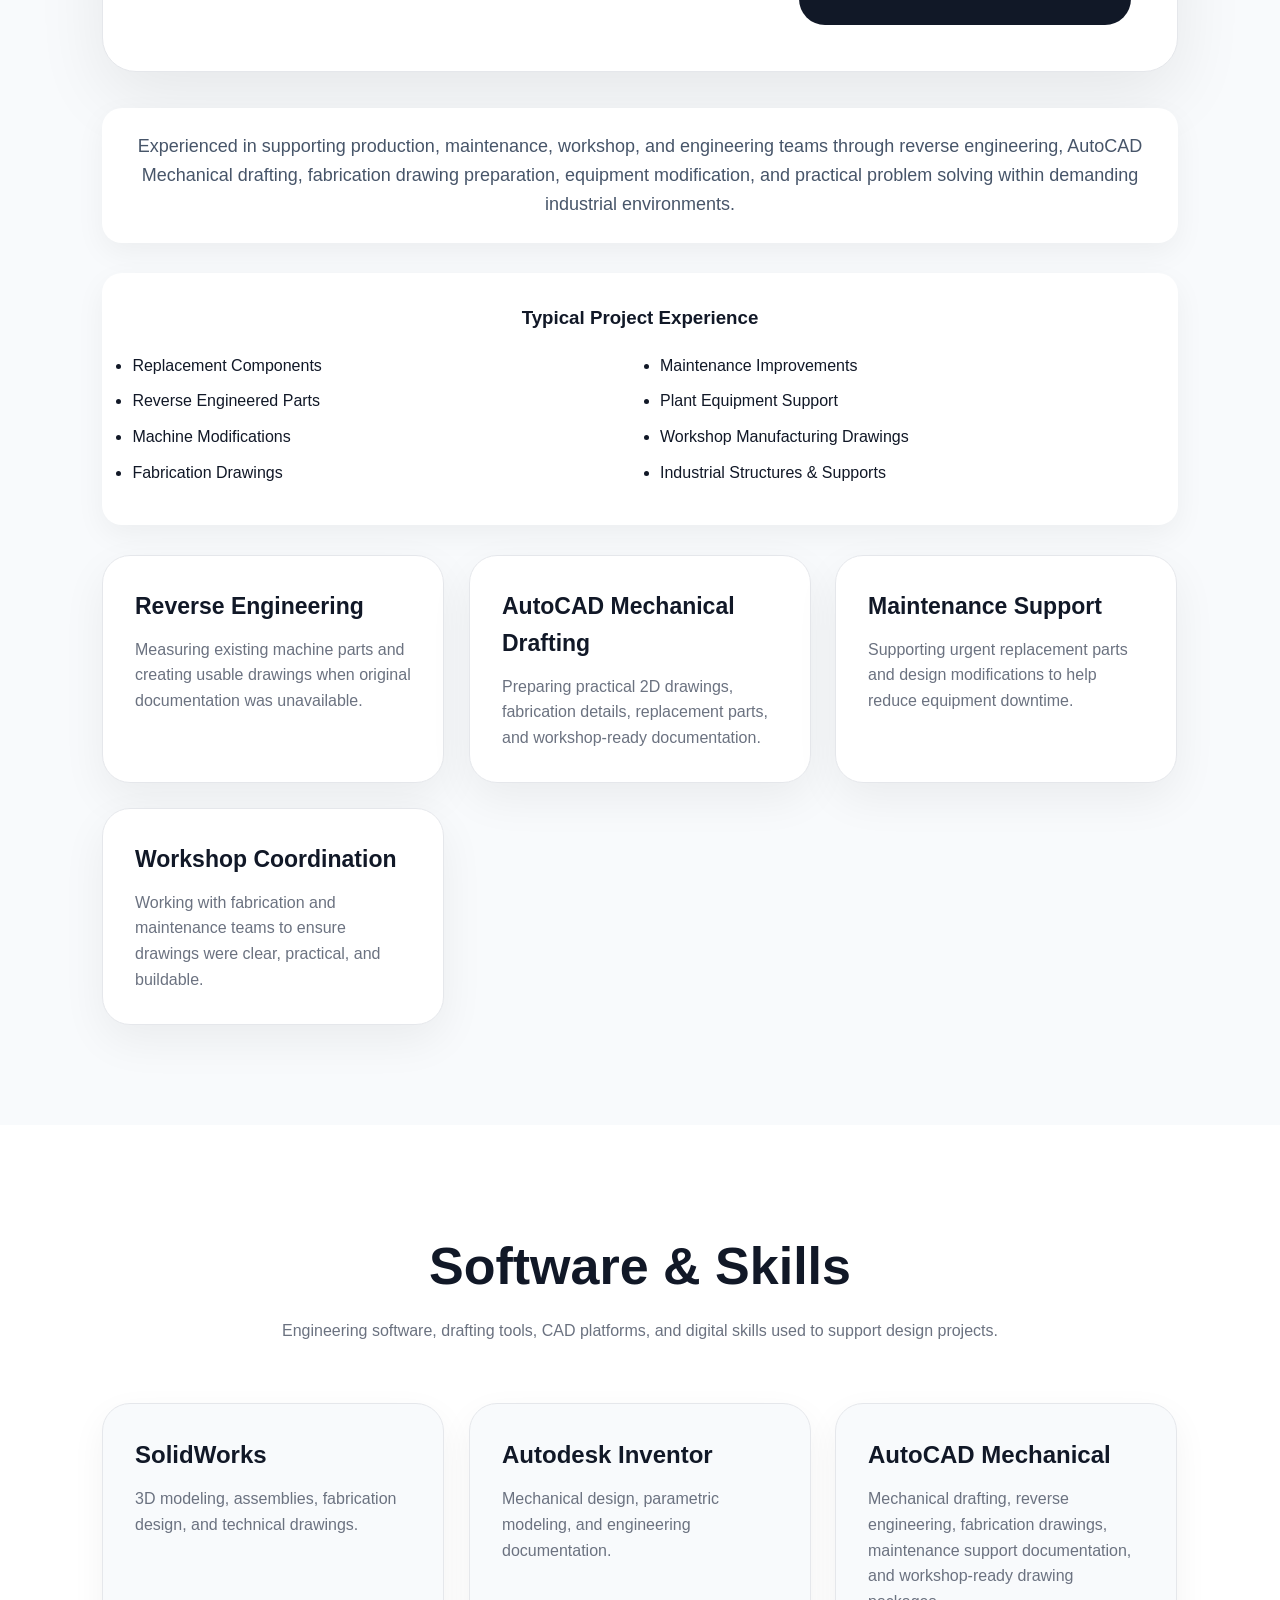
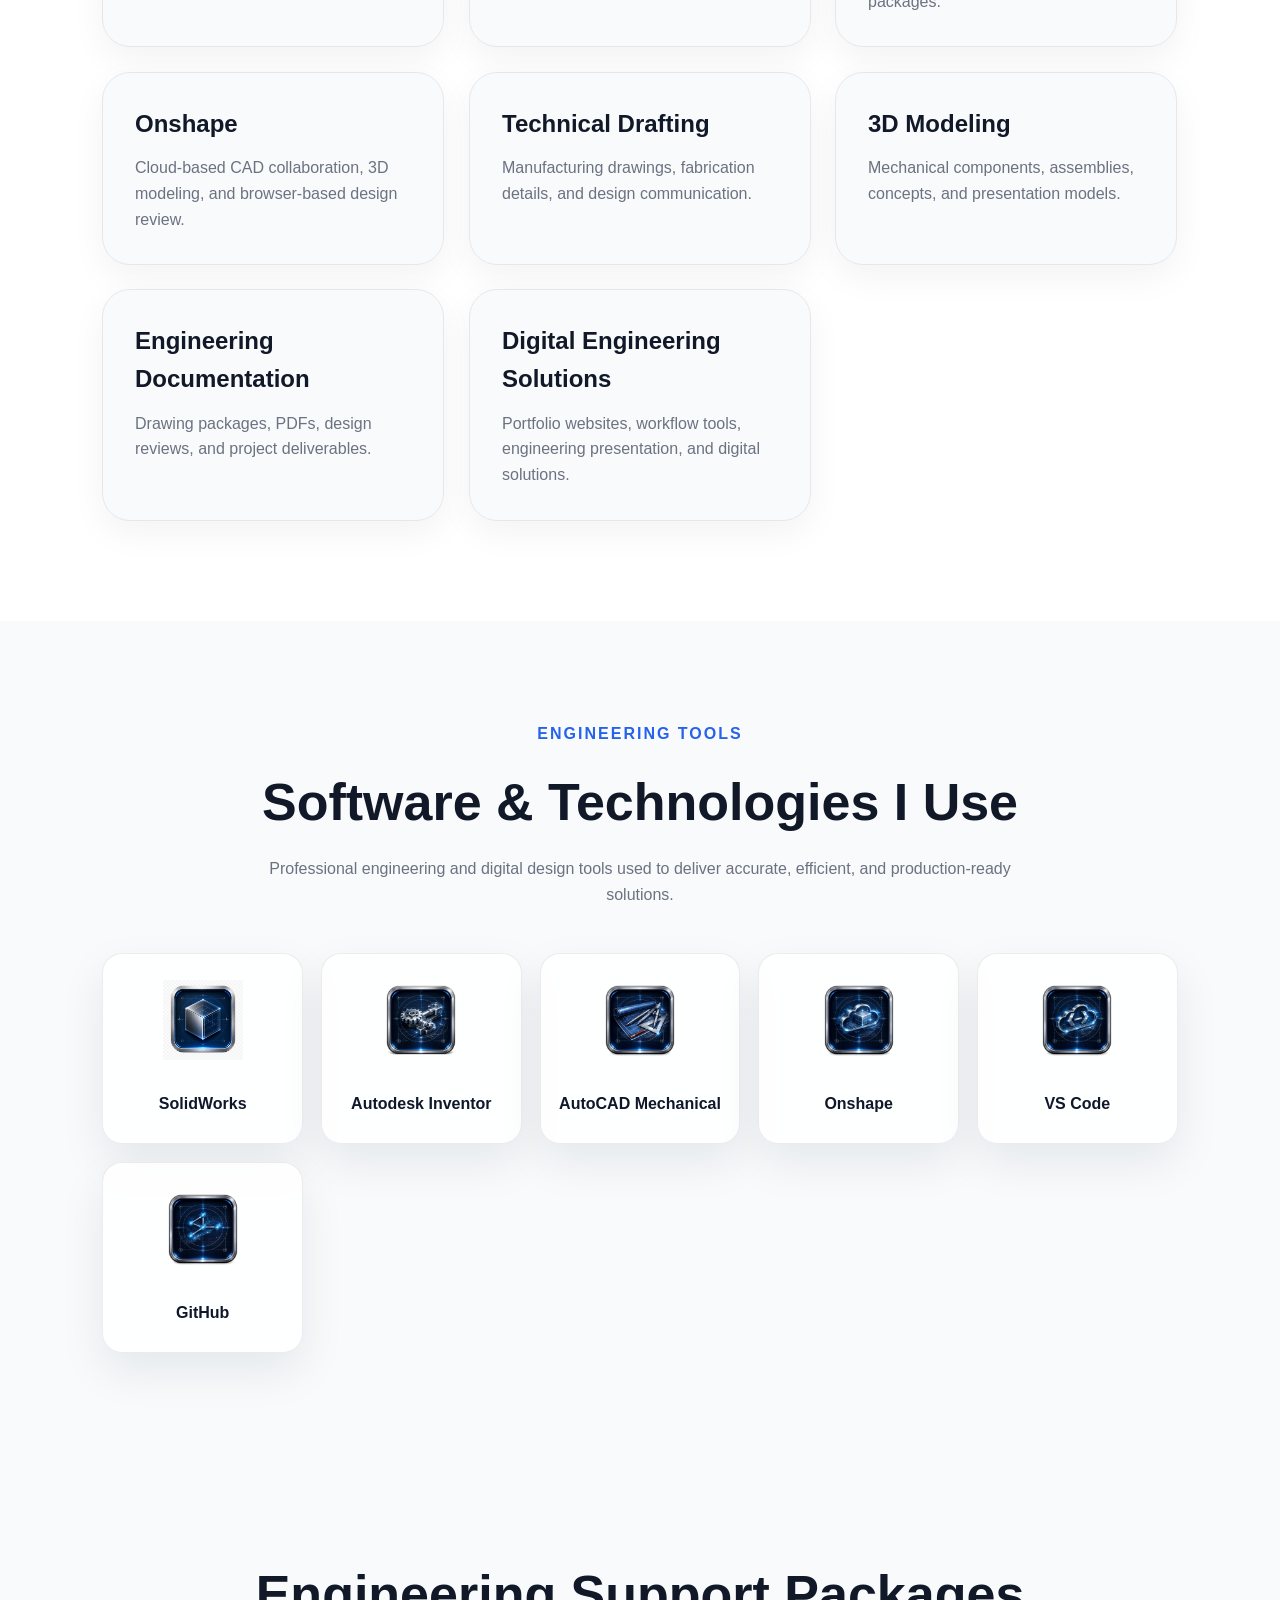
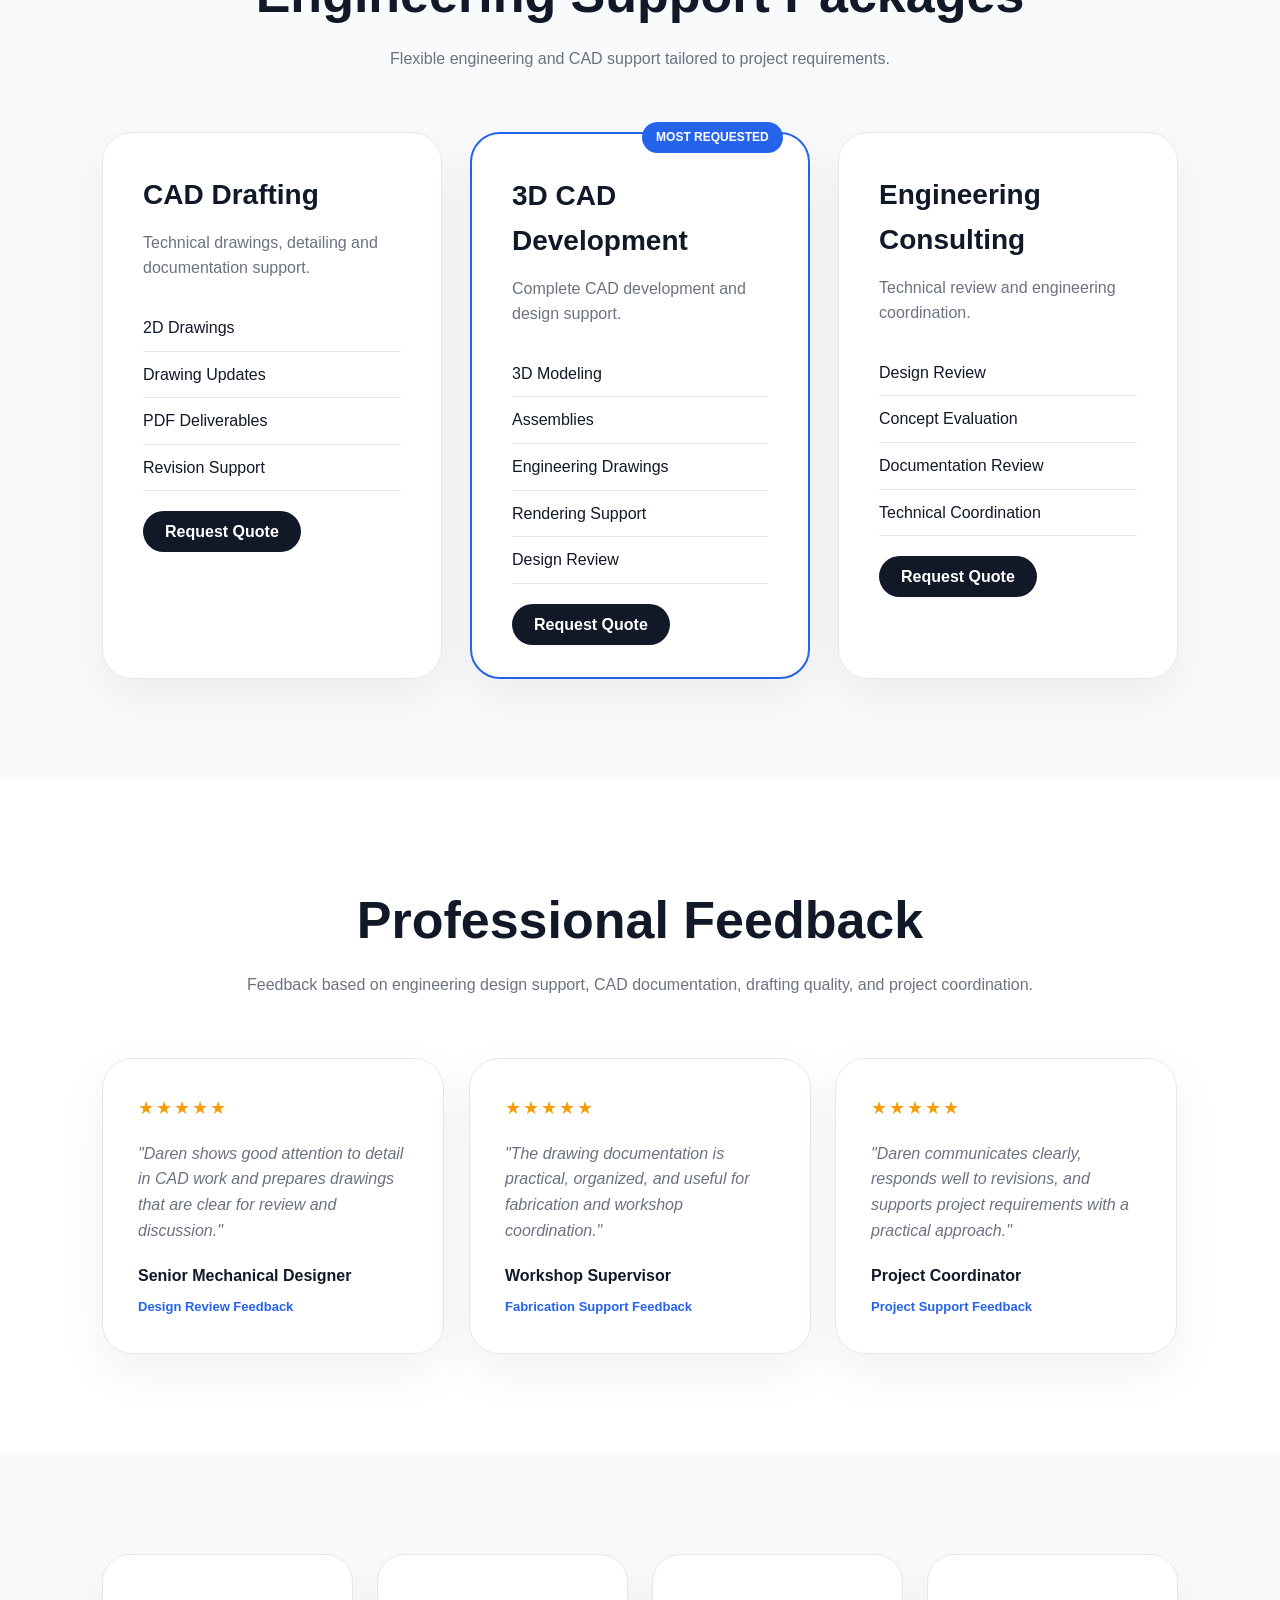
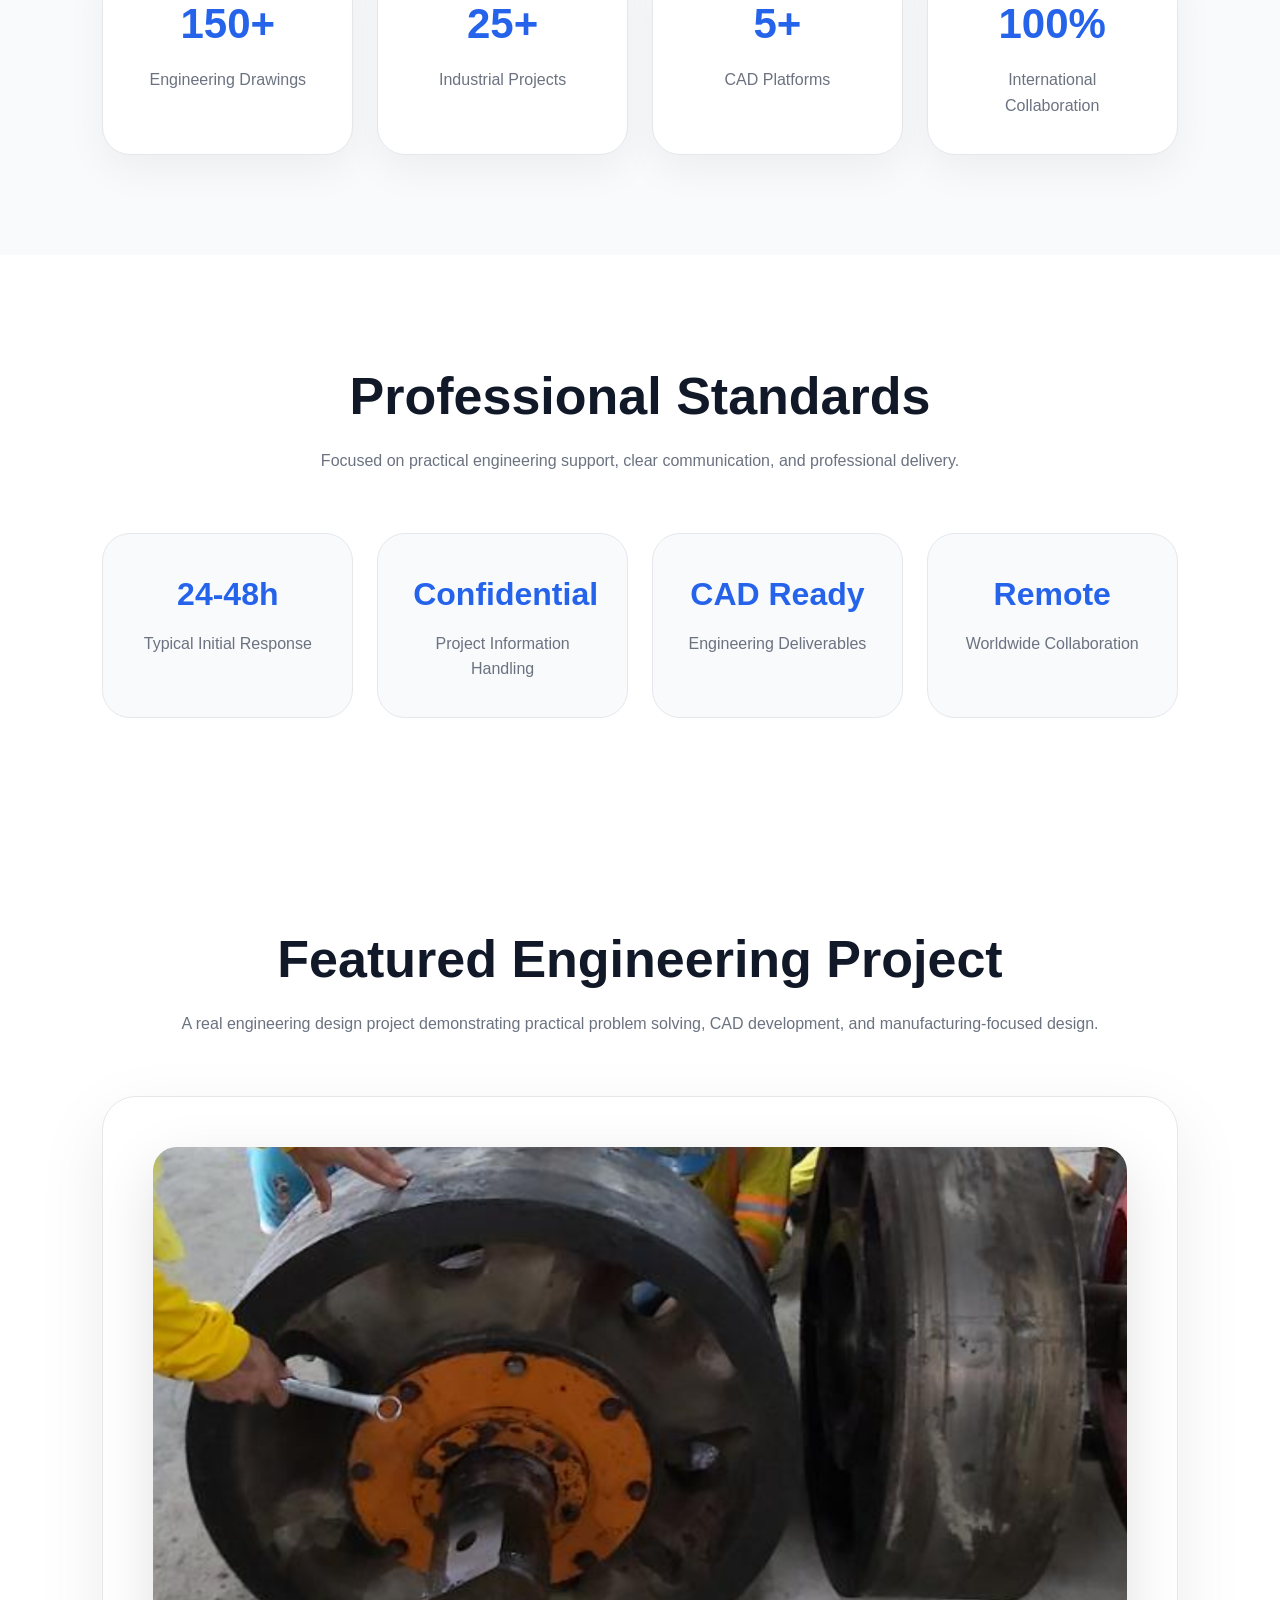
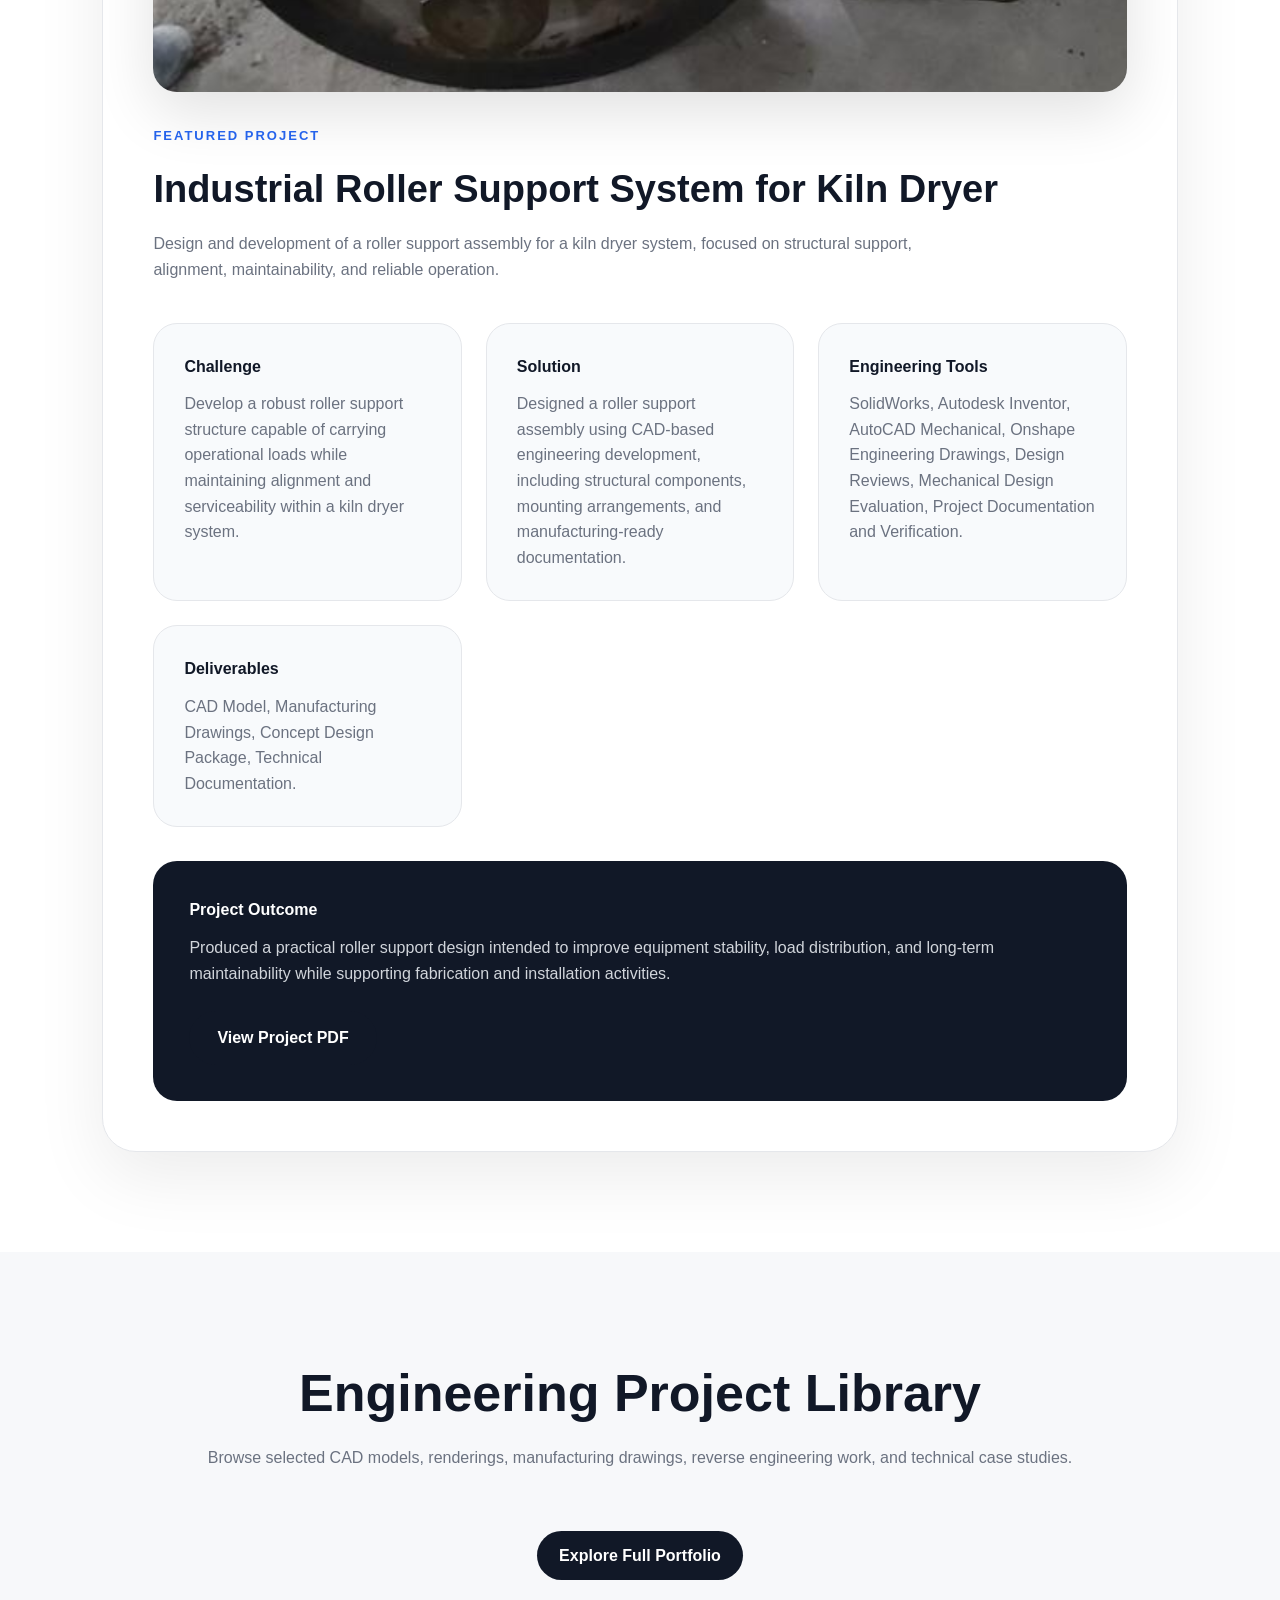
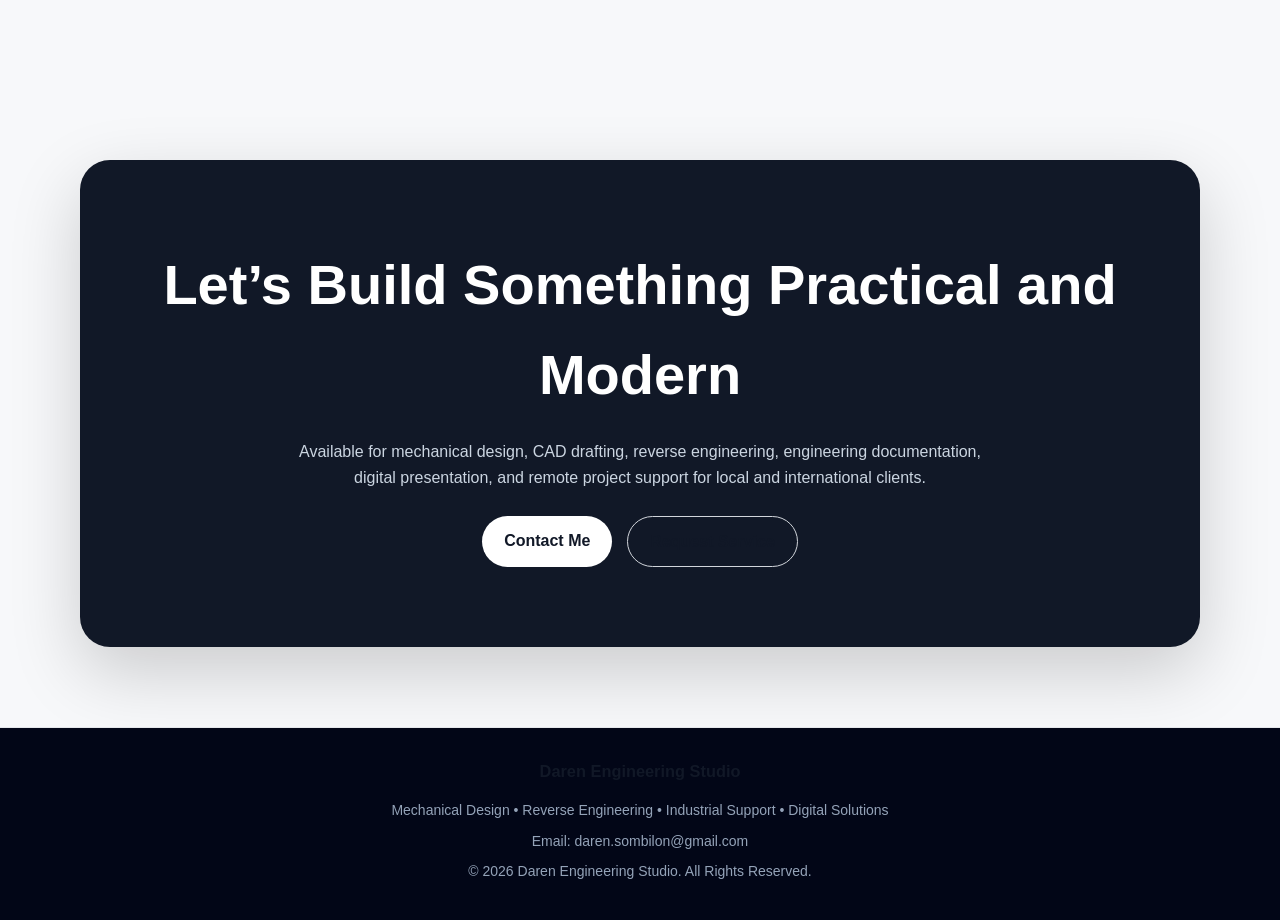
==== commit 23b82da1: "Add files via upload" ====
--- a/index.html
+++ b/index.html
@@ -82,13 +82,13 @@
 </div>
 
    <nav>
-    <a href="#home">Home</a>
-    <a href="#services">Services</a>
-    <a href="#industrial-experience">Experience</a>
-    <a href="#skills">Skills</a>
-    <a href="#case-study">Projects</a>
-    <a href="#cad-portfolio">Portfolio</a>
-    <a href="#contact">Contact</a>
+    <a href="index.html#home">Home</a>
+    <a href="index.html#services">Services</a>
+    <a href="index.html#industrial-experience">Experience</a>
+    <a href="index.html#skills">Skills</a>
+    <a href="index.html#case-study">Projects</a>
+    <a href="portfolio.html">Portfolio</a>
+    <a href="index.html#contact">Contact</a>
 </nav>
 
     <a href="#contact" class="btn-primary">Let’s Talk</a>
@@ -757,23 +757,20 @@
 </div>
 </section>
 
-<section class="section cad-portfolio-section" id="cad-portfolio">
+<section class="section portfolio-preview-section" id="cad-portfolio">
     <div class="section-title">
-        <h2>CAD & Drafting Portfolio</h2>
+        <h2>Engineering Project Library</h2>
         <p>
-            Explore project images, PDF drawings, renderings, and engineering documentation.
+            Browse selected CAD models, renderings, manufacturing drawings,
+            reverse engineering work, and technical case studies.
         </p>
     </div>
 
-    <div class="portfolio-filters">
-        <button class="filter-btn active" data-filter="all">All</button>
-        <button class="filter-btn" data-filter="mechanical">Mechanical Design</button>
-        <button class="filter-btn" data-filter="cad">CAD Drafting</button>
-        <button class="filter-btn" data-filter="modeling">3D Modeling</button>
-        <button class="filter-btn" data-filter="consulting">Consulting</button>
-    </div>
-
-    <div id="portfolioProjects" class="portfolio-projects"></div>
+    <div class="process-cta">
+        <a href="portfolio.html" class="btn-primary">
+            Explore Full Portfolio
+        </a>
+    </div>
 </section>
 
 <section class="contact-section" id="contact">
--- a/css/style.css
+++ b/css/style.css
@@ -2315,4 +2315,103 @@
 .testimonial-card,
 .industrial-item {
     will-change: transform;
+}
+.portfolio-filters {
+    display: flex;
+    justify-content: center;
+    flex-wrap: wrap;
+    gap: 12px;
+    margin: 40px auto;
+}
+
+.filter-btn {
+    padding: 12px 20px;
+    border: none;
+    border-radius: 999px;
+    background: #ffffff;
+    color: #111827;
+    font-weight: 600;
+    cursor: pointer;
+    transition: 0.3s ease;
+    box-shadow: 0 8px 20px rgba(0,0,0,0.08);
+}
+
+.filter-btn.active,
+.filter-btn:hover {
+    background: #2563eb;
+    color: white;
+}
+
+.project-grid {
+    width: min(1200px, 92%);
+    margin: 0 auto 80px;
+    display: grid;
+    grid-template-columns: repeat(auto-fit, minmax(340px, 1fr));
+    gap: 30px;
+}
+
+.project-card {
+    background: white;
+    border-radius: 20px;
+    overflow: hidden;
+    box-shadow: 0 10px 30px rgba(0,0,0,0.08);
+    transition: 0.3s ease;
+}
+
+.project-card:hover {
+    transform: translateY(-6px);
+}
+
+.project-card img {
+    width: 100%;
+    height: 240px;
+    object-fit: cover;
+}
+
+.project-content {
+    padding: 25px;
+}
+
+.project-content span {
+    color: #2563eb;
+    font-weight: 700;
+    font-size: 0.85rem;
+}
+
+.project-content h3 {
+    margin: 12px 0;
+}
+
+.project-tags {
+    display: flex;
+    flex-wrap: wrap;
+    gap: 8px;
+    margin: 15px 0;
+}
+
+.project-tags small {
+    background: #eff6ff;
+    color: #2563eb;
+    padding: 6px 10px;
+    border-radius: 999px;
+}
+
+.project-actions {
+    display: flex;
+    gap: 10px;
+    flex-wrap: wrap;
+}
+
+.project-actions a {
+    text-decoration: none;
+    padding: 10px 16px;
+    border-radius: 999px;
+    background: #111827;
+    color: white;
+    font-weight: 600;
+}
+
+.project-actions a:last-child {
+    background: #e5e7eb;
+    color: #111827;
 }
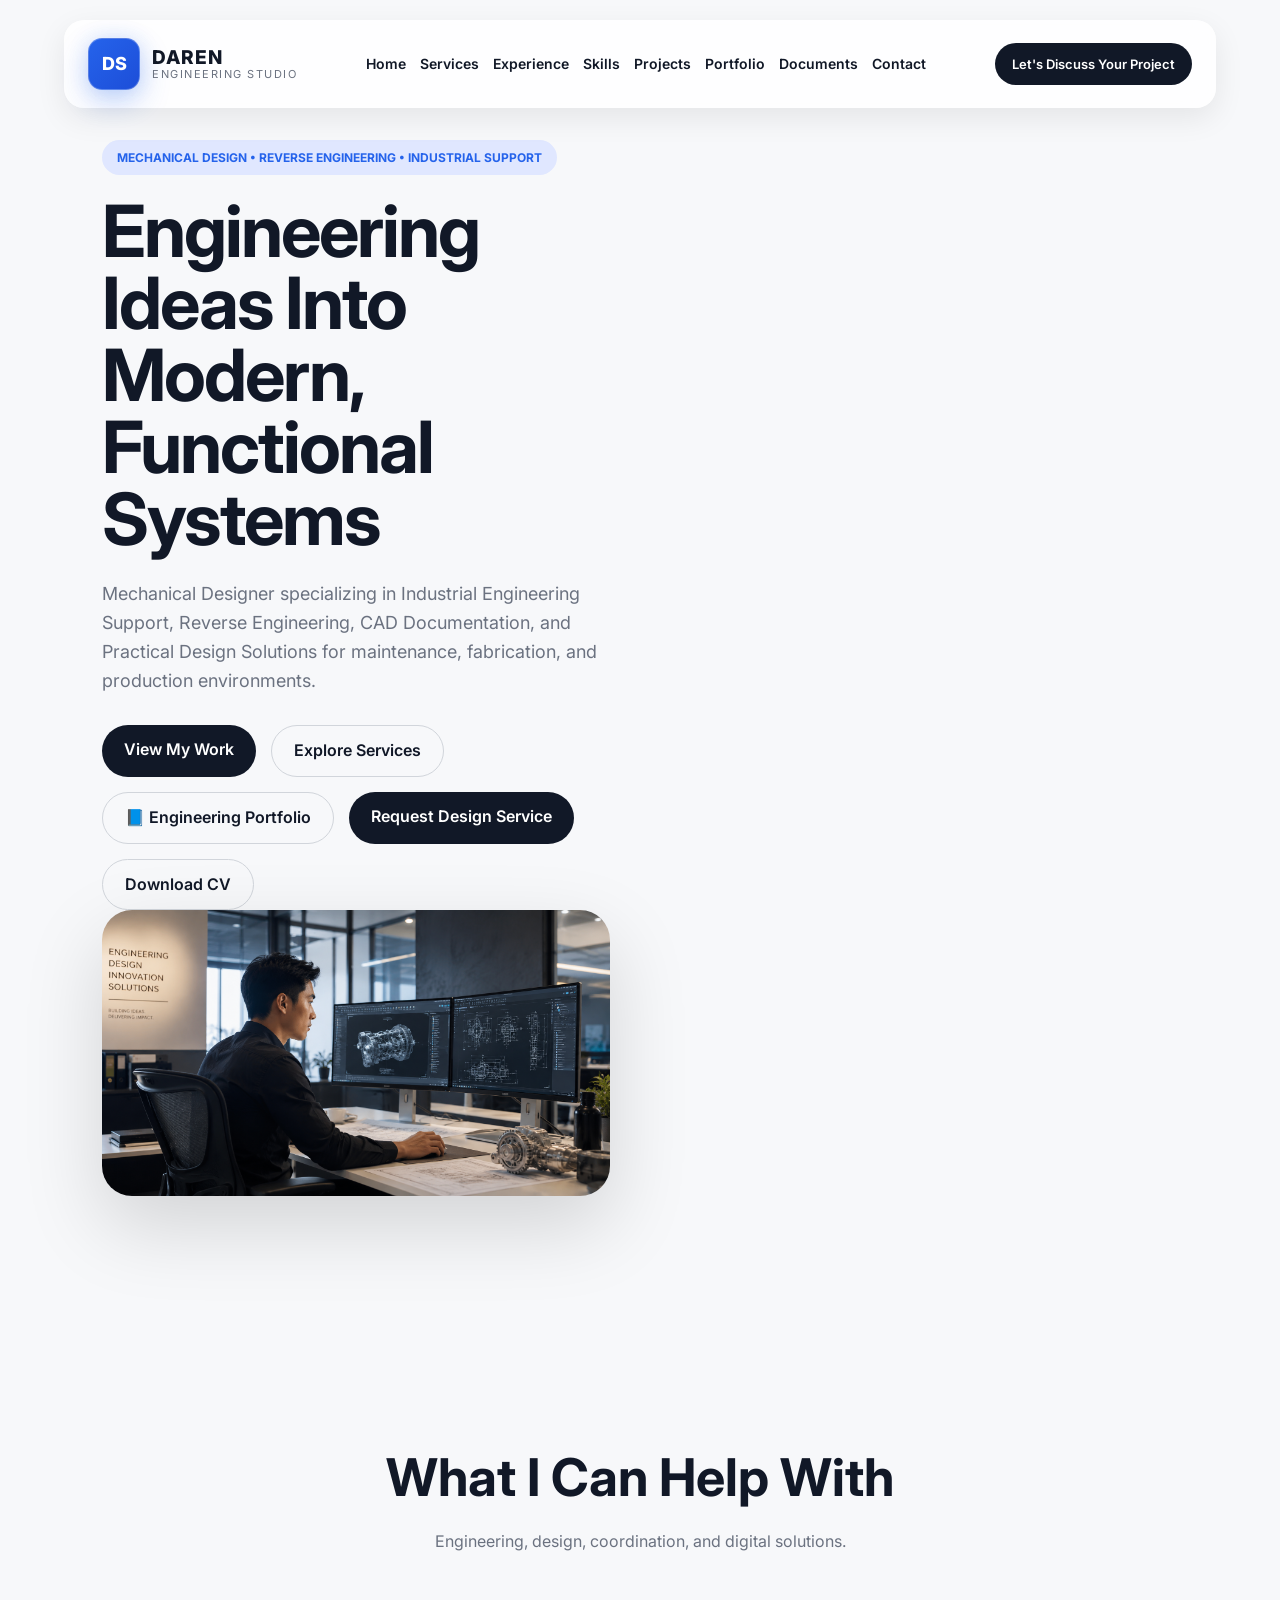
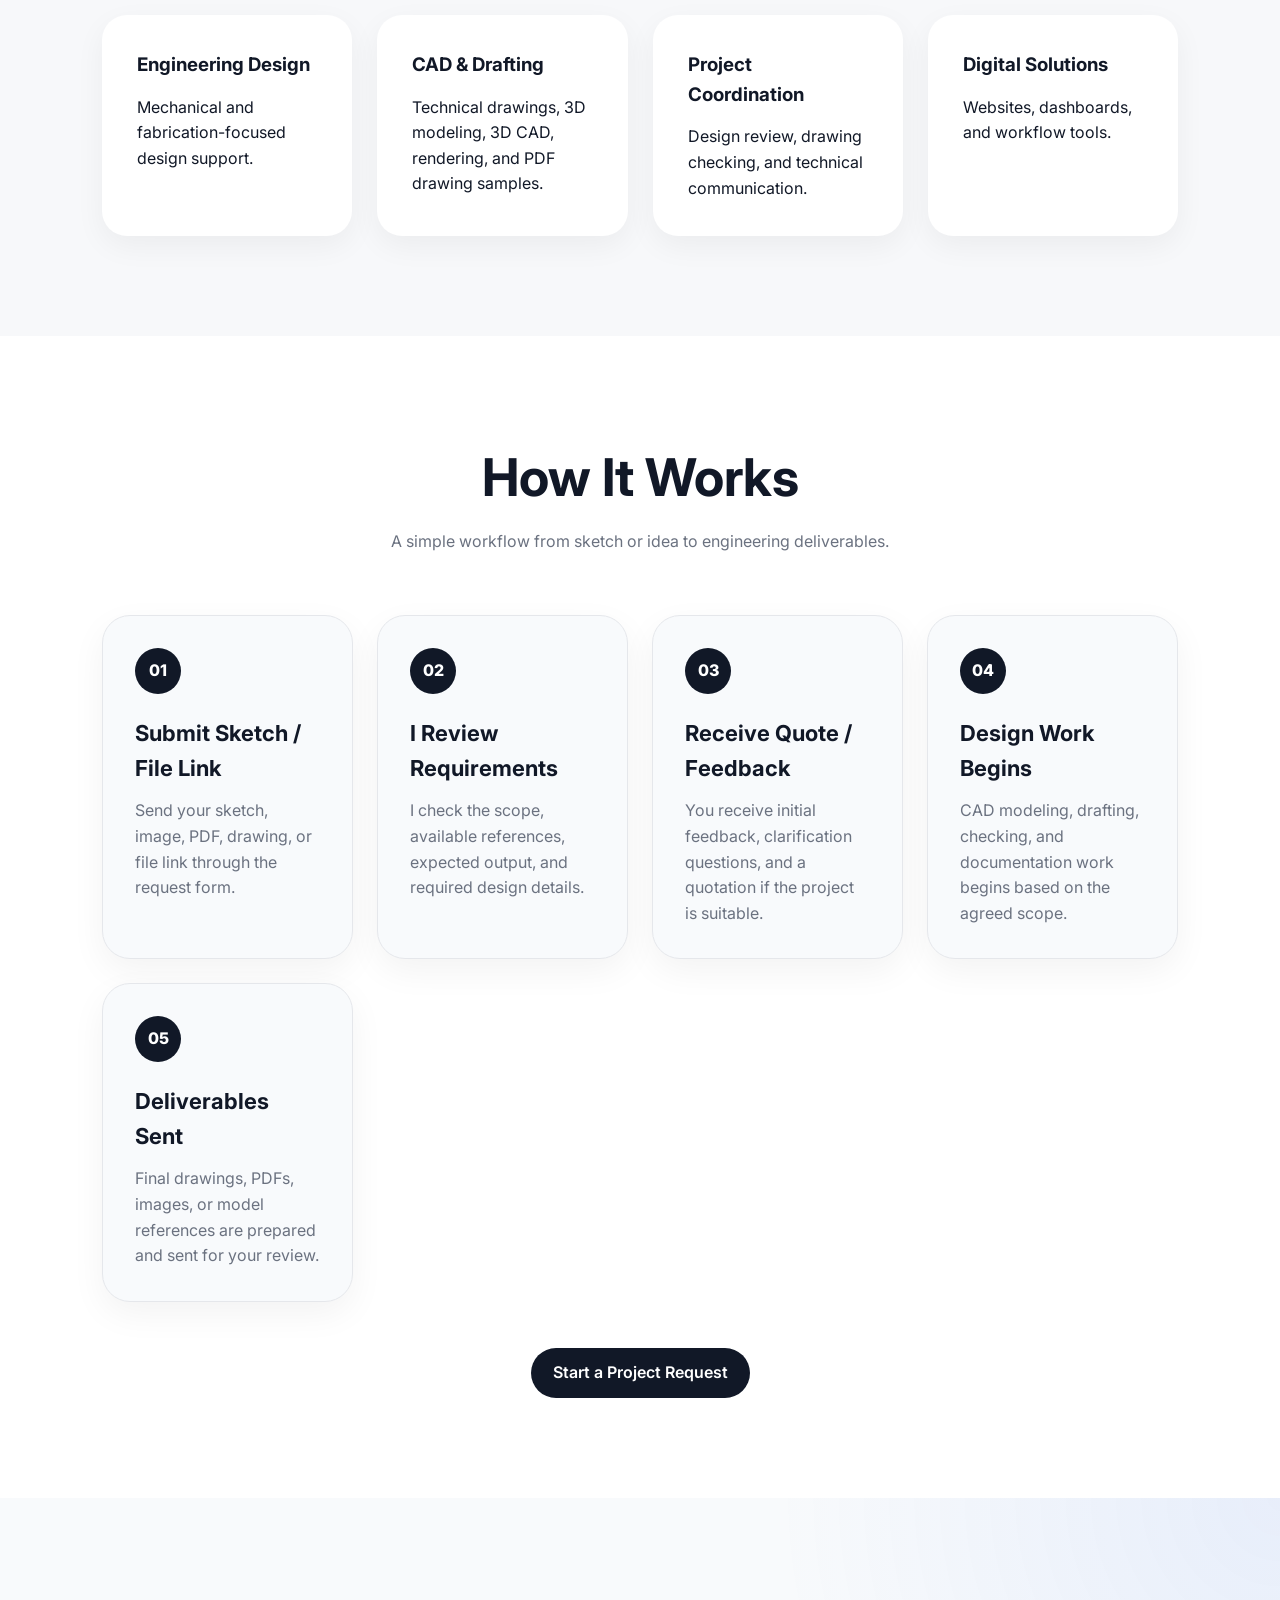
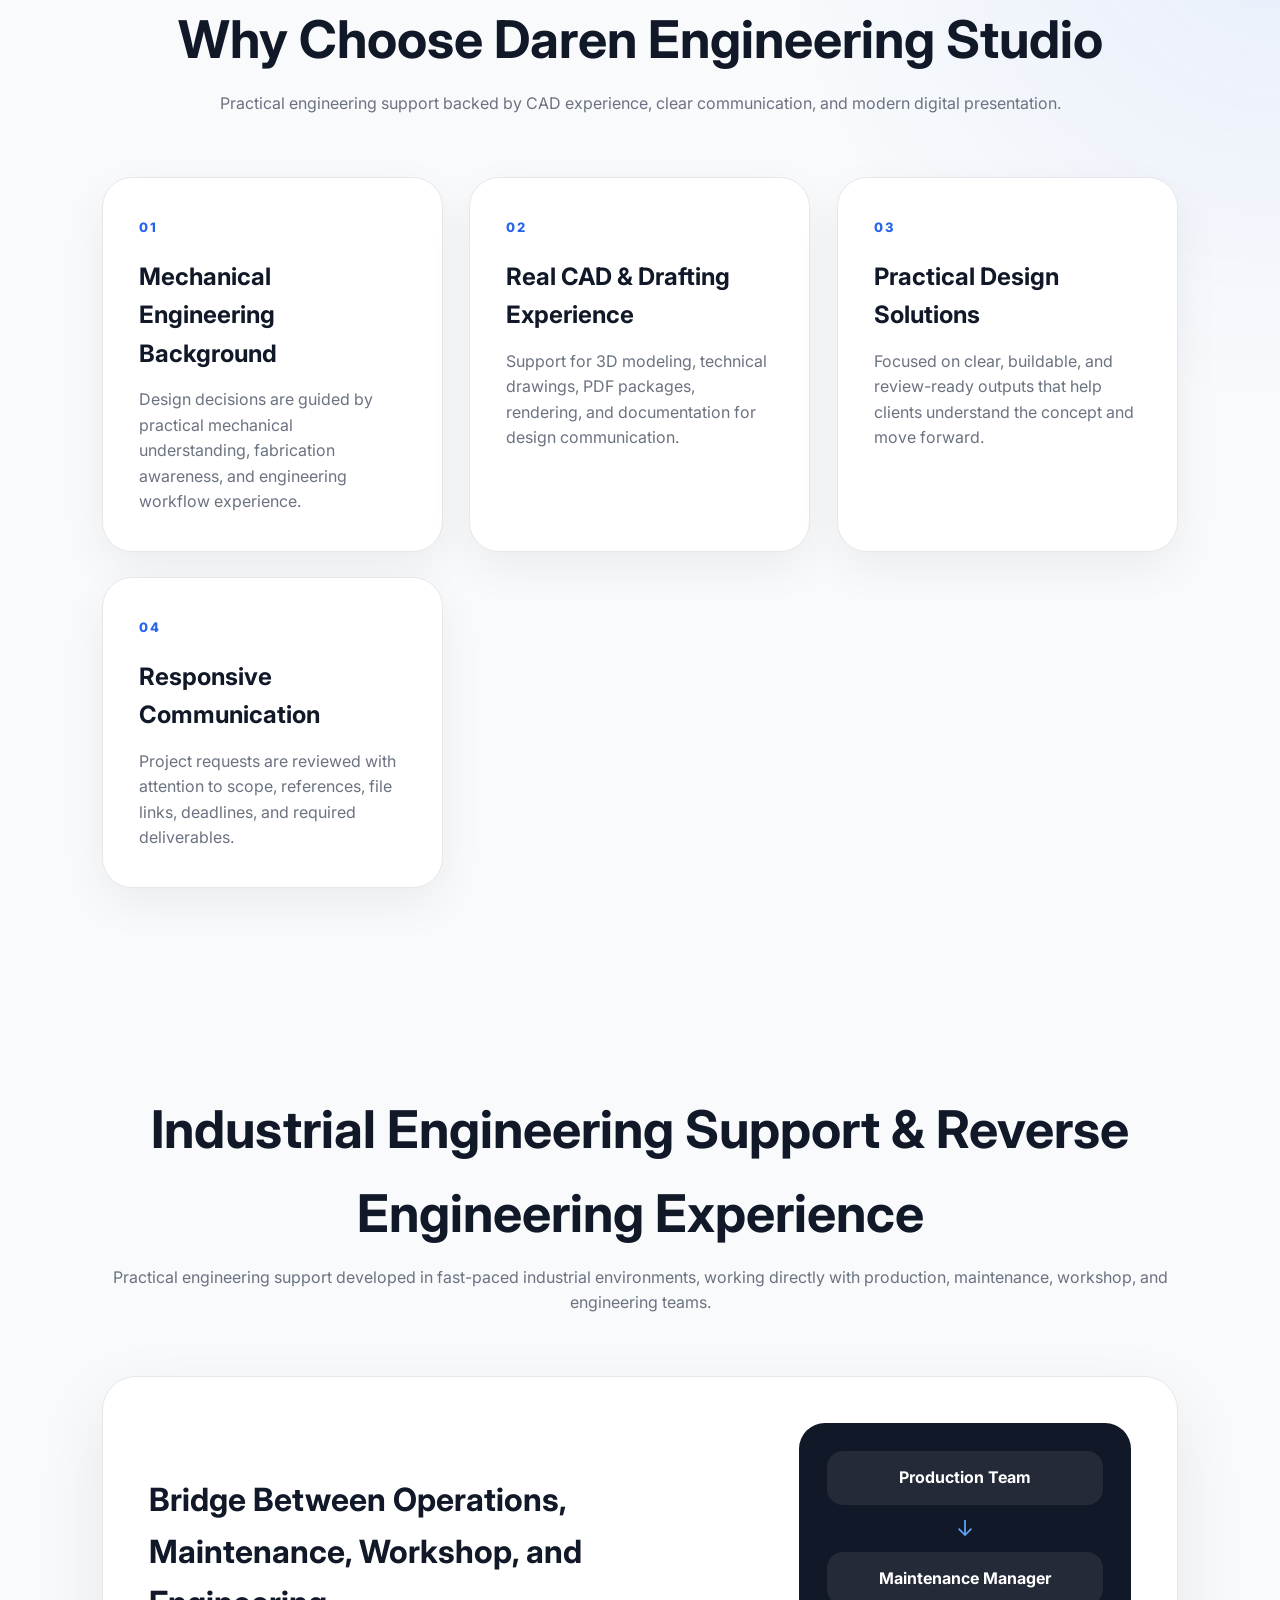
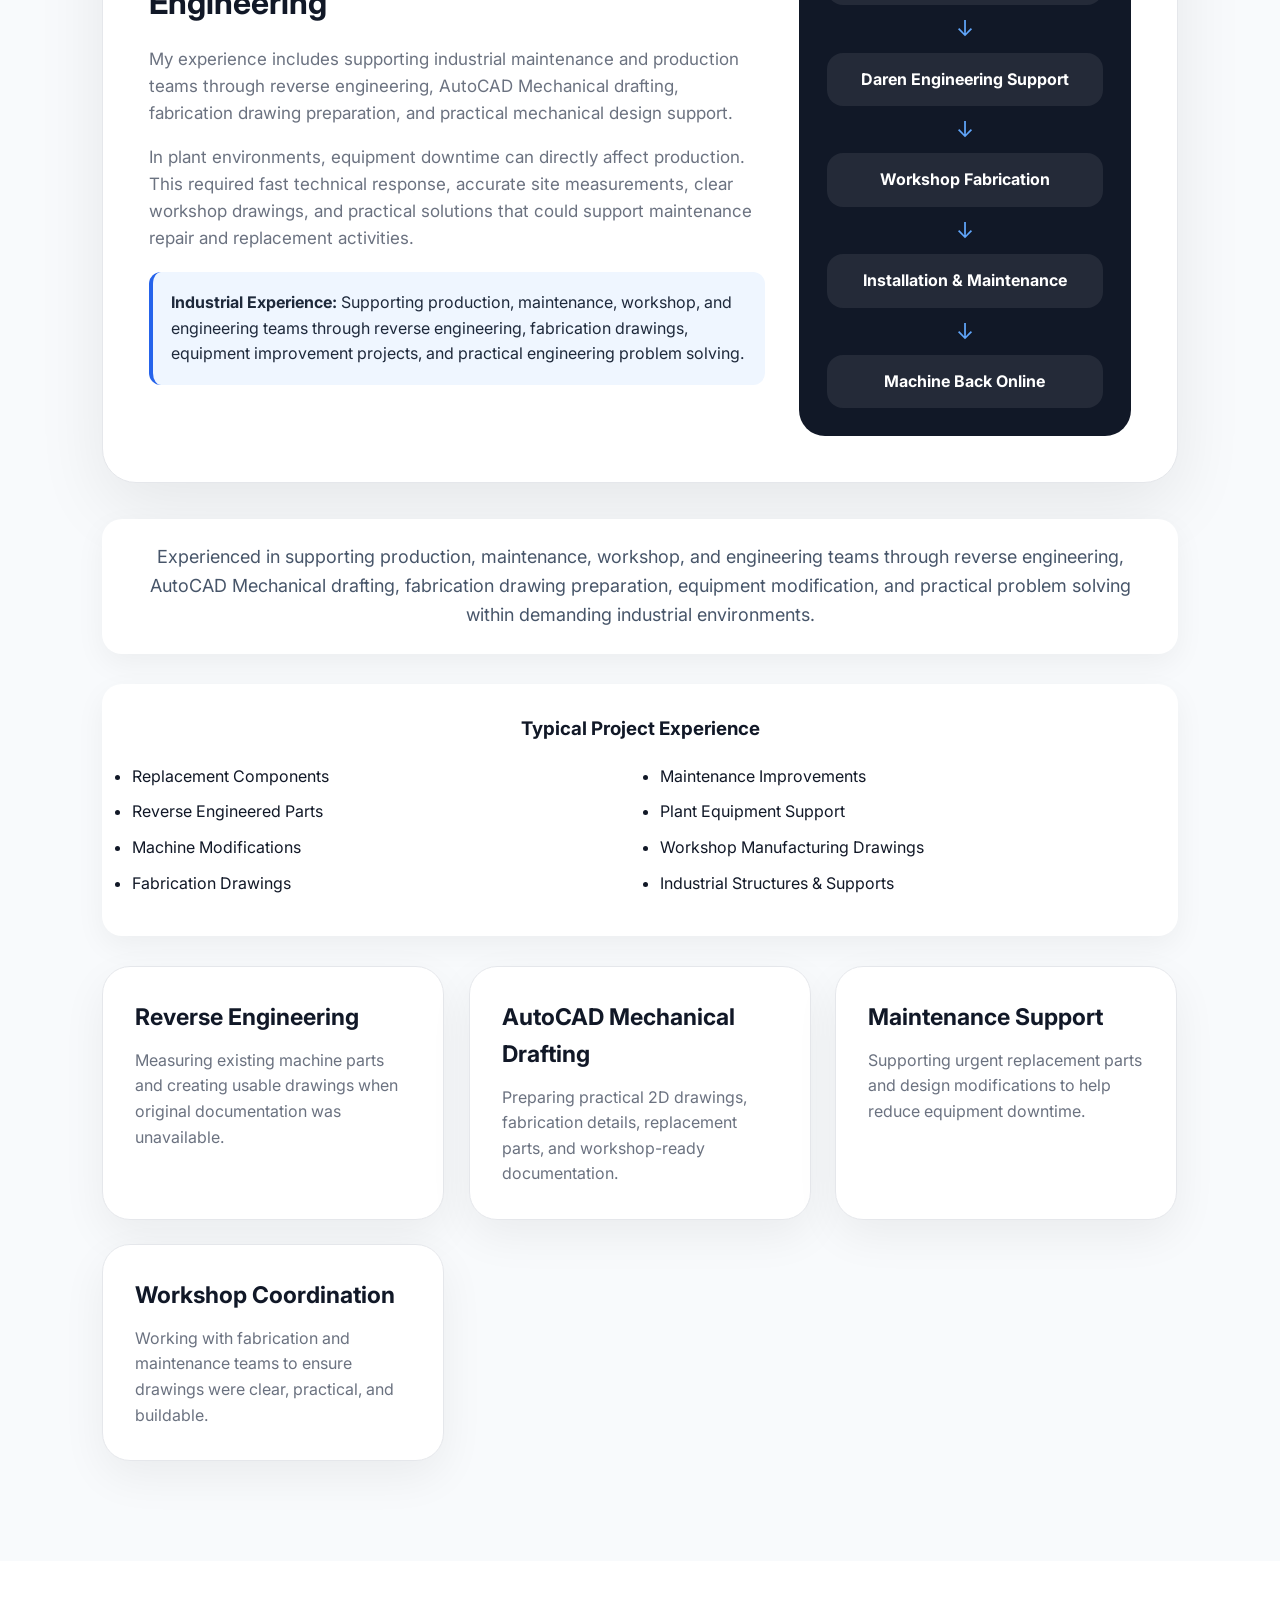
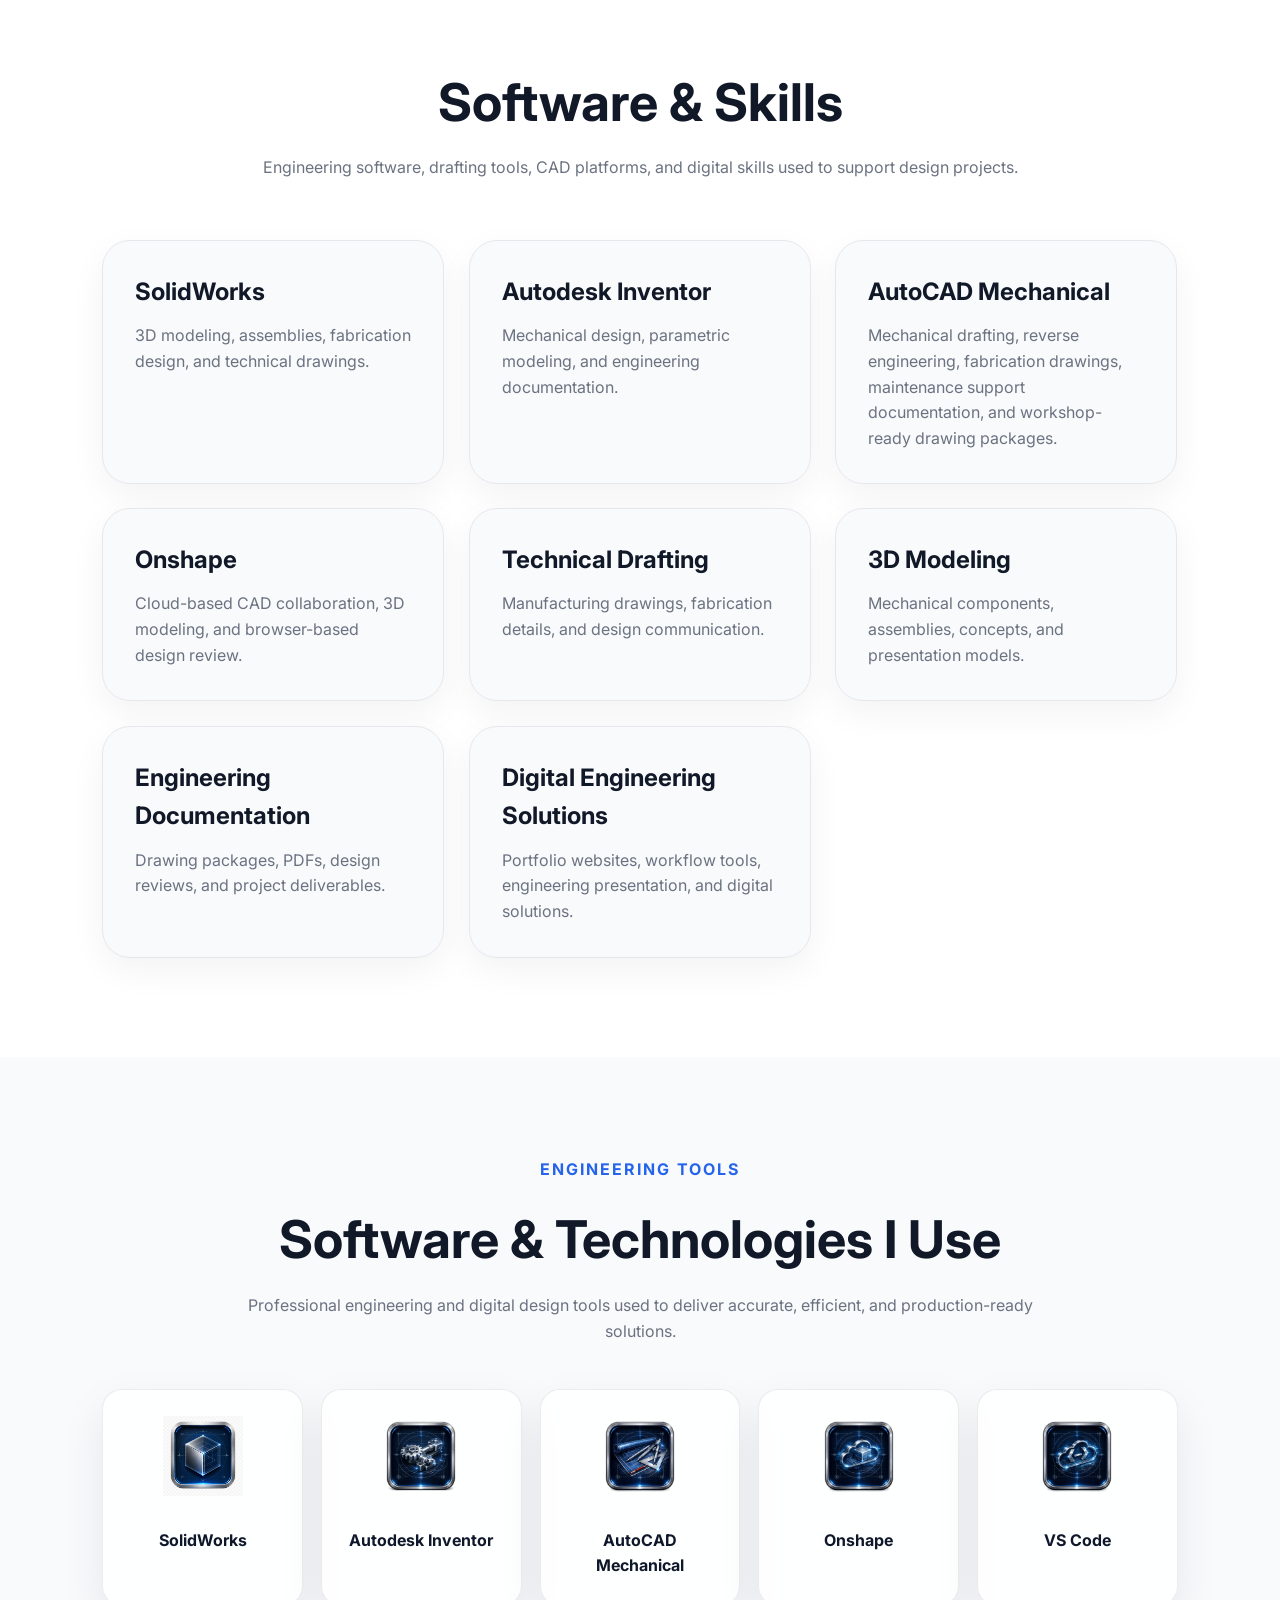
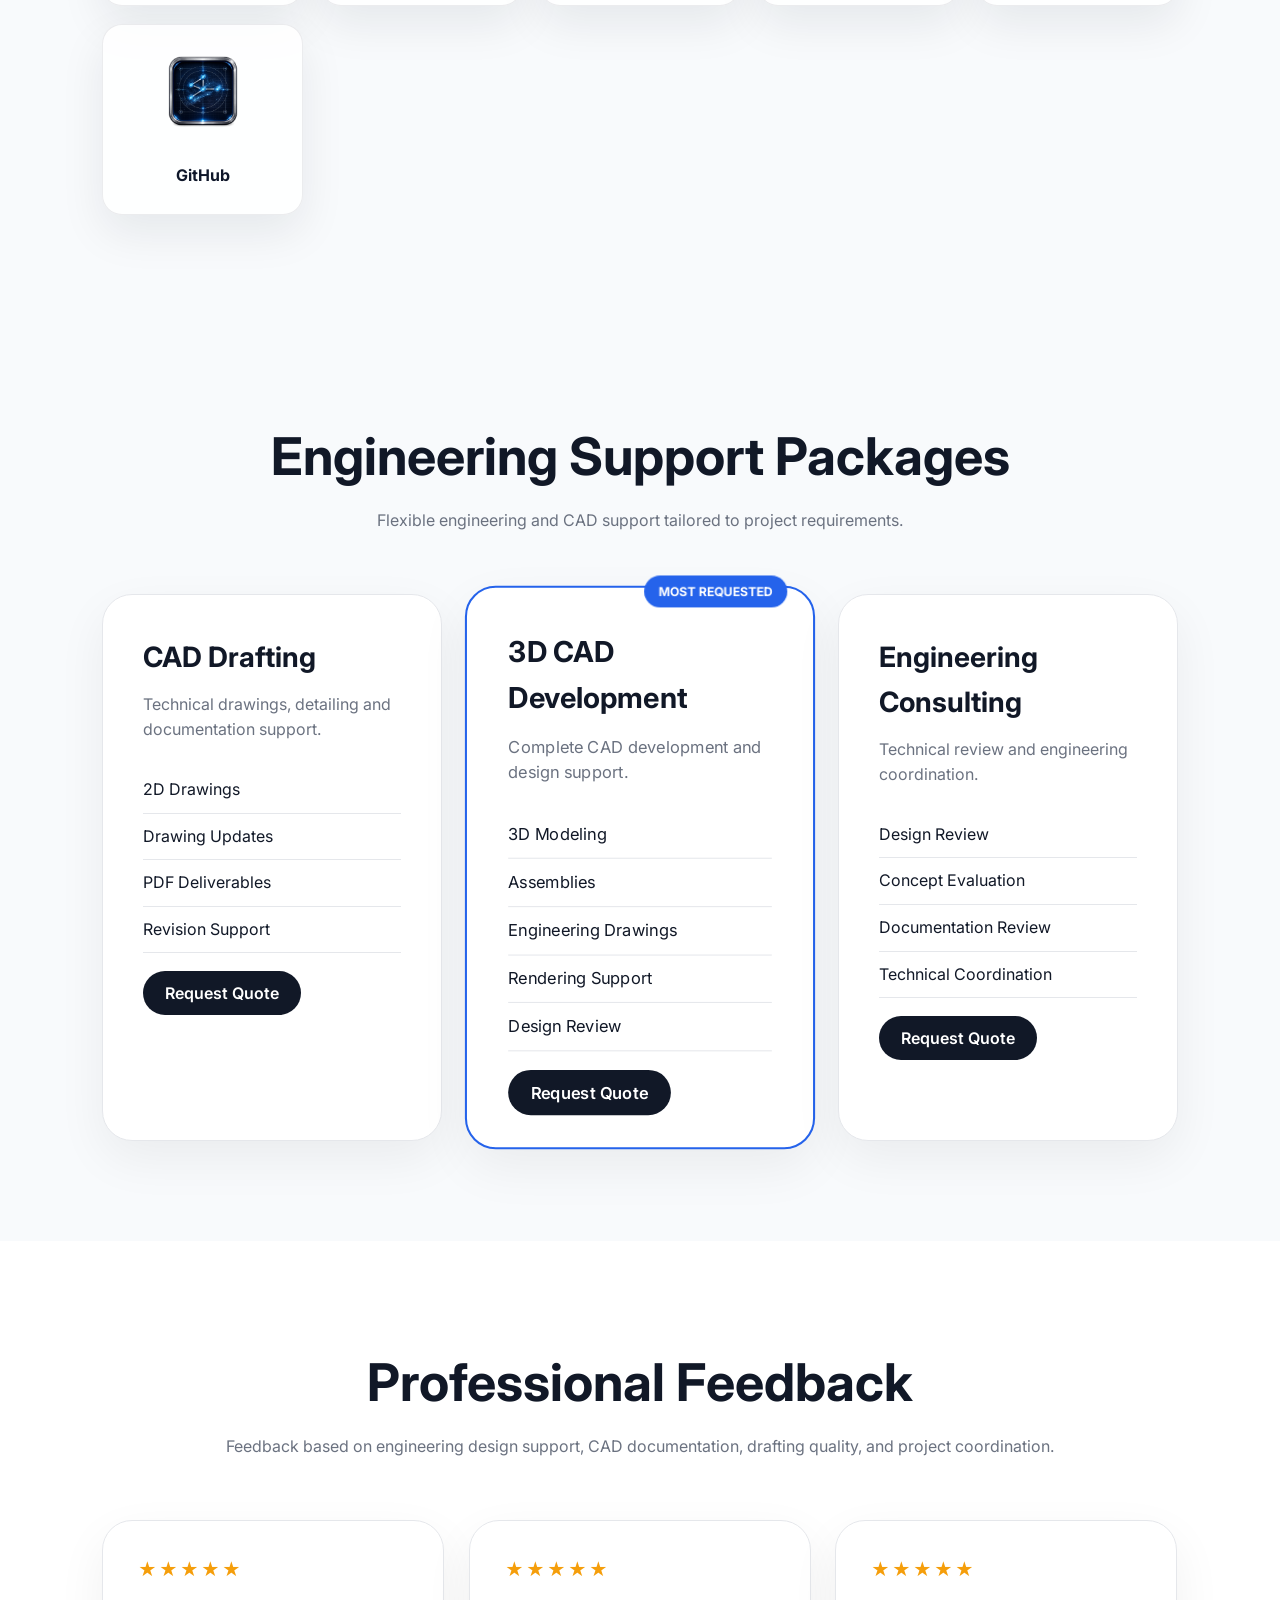
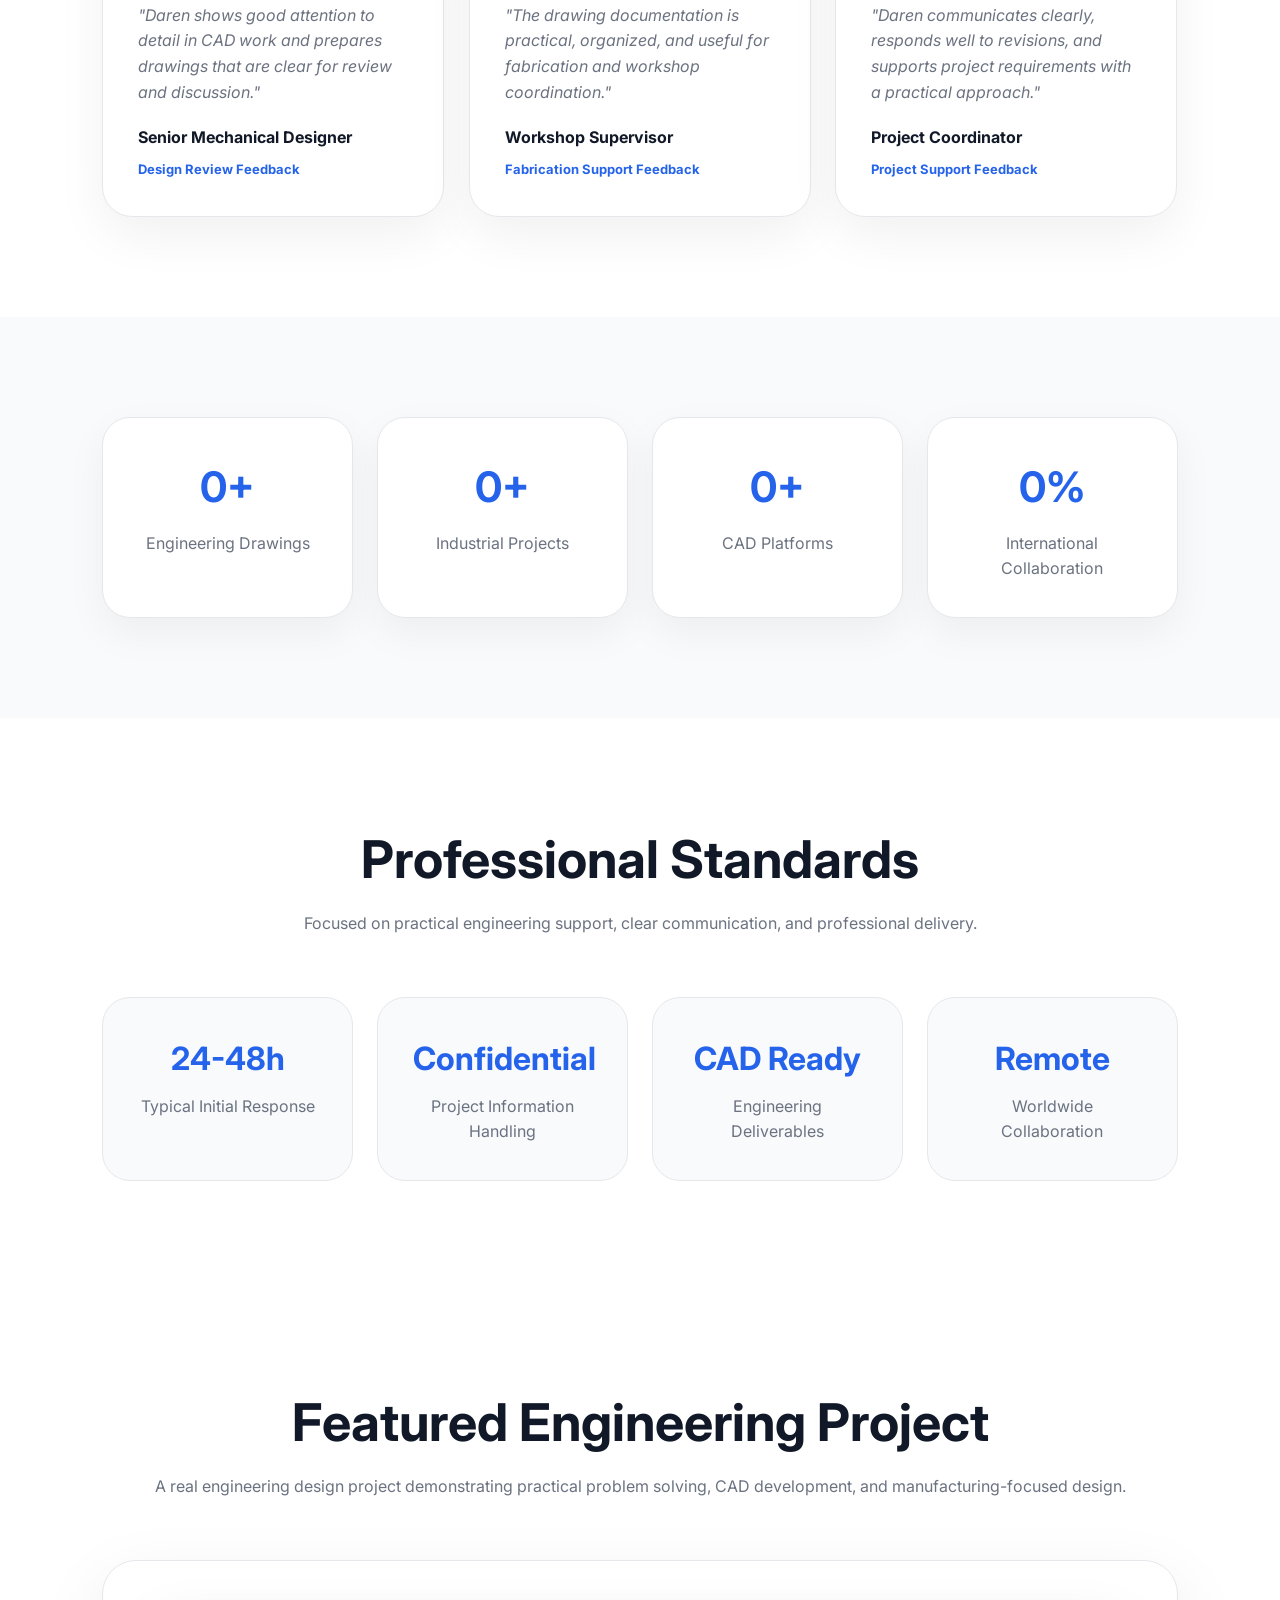
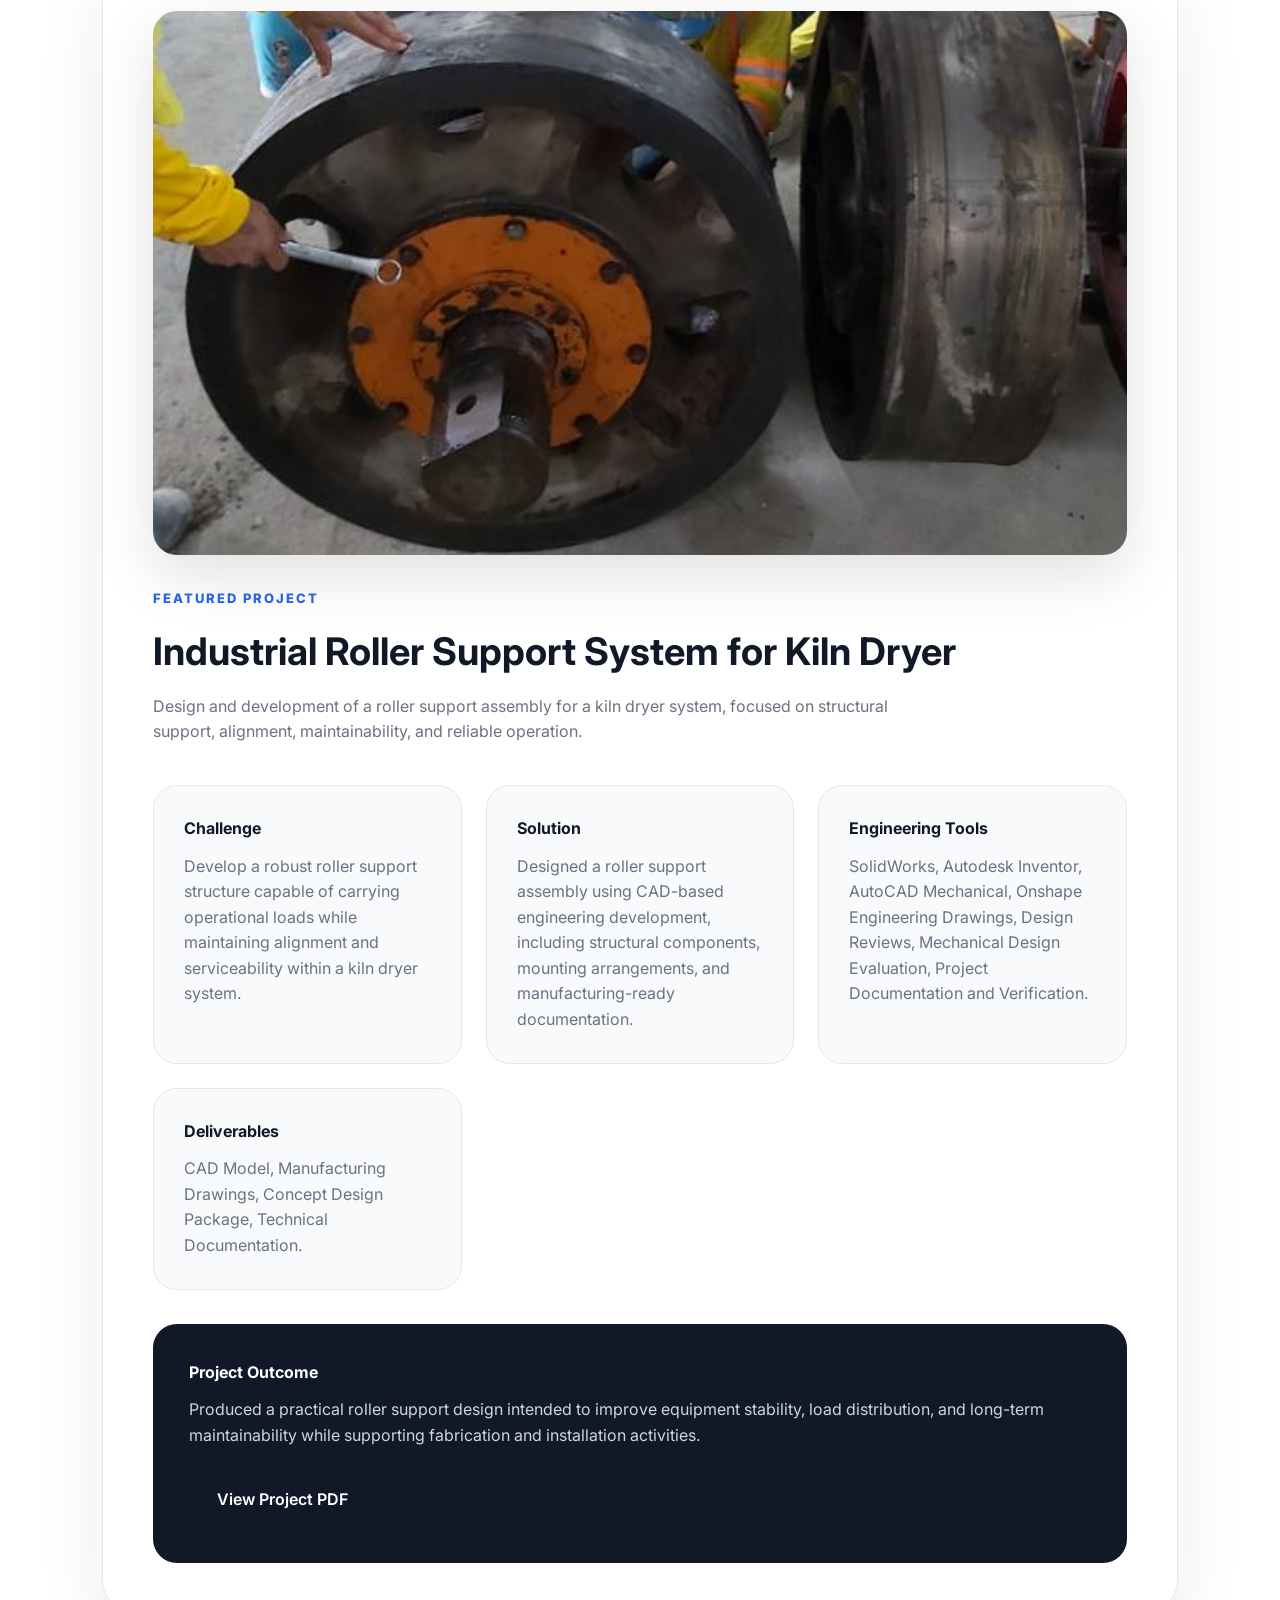
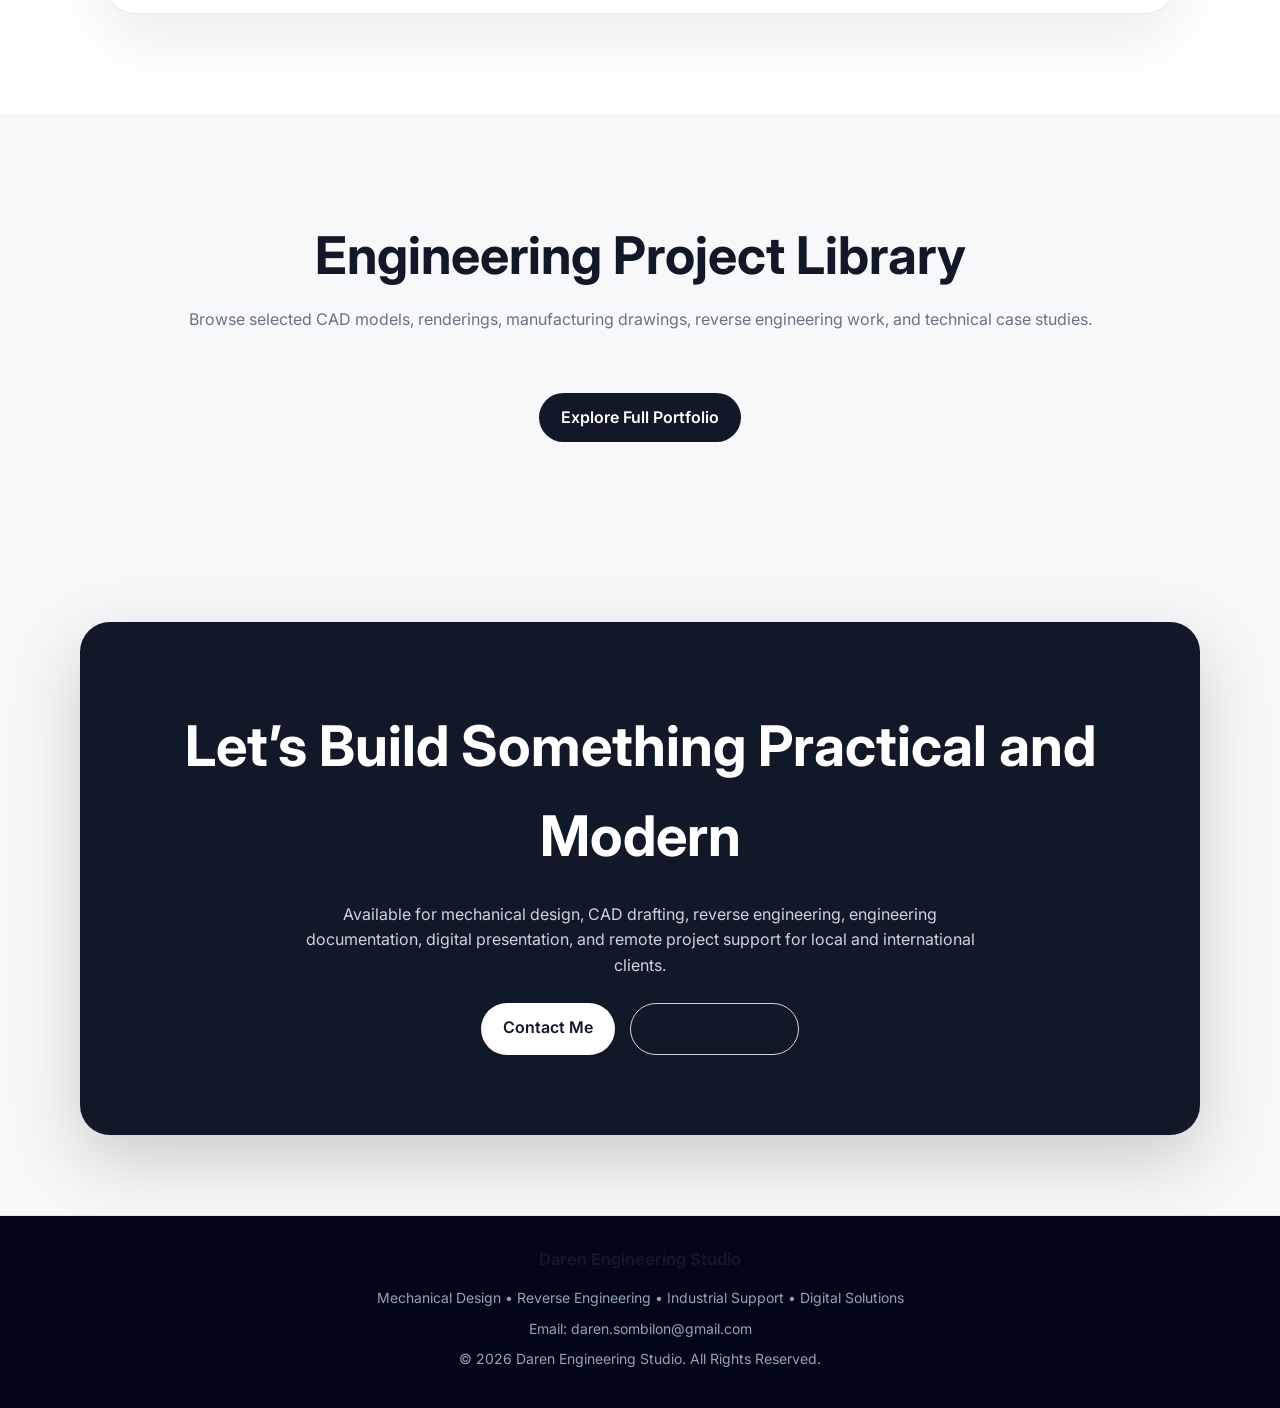
==== commit dab80cdf: "Add files via upload" ====
--- a/index.html
+++ b/index.html
@@ -14,8 +14,15 @@
     <title>
 Daren Engineering Studio | Mechanical Design, Reverse Engineering & Industrial Support
 </title>
-    <link rel="stylesheet" href="css/style.css">
-
+    <!-- Google Font -->
+<link rel="preconnect" href="https://fonts.googleapis.com">
+<link rel="preconnect" href="https://fonts.gstatic.com" crossorigin>
+
+<link href="https://fonts.googleapis.com/css2?family=Inter:wght@400;500;600;700;800&display=swap"
+      rel="stylesheet">
+
+<!-- Main CSS -->
+<link rel="stylesheet" href="css/style.css">
  <meta property="og:title"
 content="Daren Engineering Studio">
 
@@ -34,6 +41,8 @@
 content="Daren Engineering Studio">
 
 <meta name="theme-color" content="#0f172a">
+
+<meta name="color-scheme" content="light">
 
 <link rel="icon" type="image/png" href="./assets/images/favicon.png">
 <link rel="apple-touch-icon" href="assets/images/favicon.png">
@@ -81,17 +90,18 @@
     </div>
 </div>
 
-   <nav>
+   <nav aria-label="Main Navigation">
     <a href="index.html#home">Home</a>
     <a href="index.html#services">Services</a>
     <a href="index.html#industrial-experience">Experience</a>
     <a href="index.html#skills">Skills</a>
     <a href="index.html#case-study">Projects</a>
     <a href="portfolio.html">Portfolio</a>
+    <a href="portfolio.html#documents">Documents</a>
     <a href="index.html#contact">Contact</a>
 </nav>
 
-    <a href="#contact" class="btn-primary">Let’s Talk</a>
+    <a href="#contact" class="btn-primary">Let's Discuss Your Project</a>
 </header>
 
 <section class="hero" id="home">
@@ -108,23 +118,36 @@
         </p>
 
         <div class="hero-buttons">
-            <a href="#cad-portfolio" class="btn-primary">View My Work</a>
-
-            <a href="#services" class="btn-secondary">Explore Services</a>
-
-            <a href="request.html" class="btn-primary" target="_blank">
-                Request Design Service
-            </a>
-
-            <a href="assets/files/Daren-Sombilon-CV.pdf" class="btn-secondary" target="_blank">
-                Download CV
-            </a>
-        </div>
-    </div>
+
+    <a href="portfolio.html" class="btn-primary">
+        View My Work
+    </a>
+
+    <a href="#services" class="btn-secondary">
+        Explore Services
+    </a>
+
+    <a href="portfolio.html#documents" class="btn-secondary">
+        📘 Engineering Portfolio
+    </a>
+
+    <a href="request.html" class="btn-primary" target="_blank">
+        Request Design Service
+    </a>
+
+    <a href="assets/files/Daren-Sombilon-CV.pdf"
+       class="btn-secondary"
+       target="_blank"
+       rel="noopener noreferrer">
+        Download CV
+    </a>
+
+</div>
 
     <div class="hero-image">
-        <img src="assets/images/hero.jpg" alt="Filipino mechanical engineer working in a modern engineering studio">
-    </div>
+    <img src="assets/images/hero.jpg"
+         alt="Mechanical CAD designer creating industrial engineering solutions using SolidWorks and AutoCAD">
+</div>
 </section>
 
 <section class="section" id="services">
--- a/css/style.css
+++ b/css/style.css
@@ -1,2417 +1,2792 @@
-* {
-    margin: 0;
-    padding: 0;
-    box-sizing: border-box;
-}
-
-body {
-    font-family: 'Inter', sans-serif;
-    background: #f7f8fa;
-    color: #111827;
-    line-height: 1.6;
-}
-
-/* NAVBAR */
-
-.navbar {
-    position: fixed;
-    top: 20px;
-    left: 50%;
-    transform: translateX(-50%);
-    width: 90%;
-    max-width: 1200px;
-    background: rgba(255,255,255,0.85);
-    backdrop-filter: blur(15px);
-    border-radius: 20px;
-    padding: 18px 30px;
-    display: flex;
-    justify-content: space-between;
-    align-items: center;
-    z-index: 1000;
-    box-shadow: 0 10px 30px rgba(0,0,0,.08);
-}
-
-/* ================================
-   DAREN ENGINEERING STUDIO LOGO
-================================ */
-
-.logo {
-    display: flex;
-    align-items: center;
-    gap: 12px;
-}
-
-.logo-mark {
-    width: 52px;
-    height: 52px;
-    border-radius: 14px;
-
-    background:
-        linear-gradient(
-            135deg,
-            #2563eb,
-            #1d4ed8
-        );
-
-    border: 1px solid rgba(255,255,255,.25);
-
-    color: white;
-    font-size: 18px;
-    font-weight: 800;
-
-    display: flex;
-    align-items: center;
-    justify-content: center;
-
-    box-shadow:
-        0 12px 30px rgba(37,99,235,.25),
-        0 0 20px rgba(37,99,235,.15);
-
-    transition: all 0.3s ease;
-}
-
-.logo-mark:hover {
-    transform: translateY(-3px) scale(1.03);
-
-    box-shadow:
-        0 20px 45px rgba(37,99,235,.35),
-        0 0 25px rgba(37,99,235,.20);
-}
-.logo {
-    transition: 0.3s ease;
-}
-
-.logo:hover .logo-text strong {
-    color: #2563eb;
-}
-
-.logo-text {
-    display: flex;
-    flex-direction: column;
-    line-height: 1.1;
-}
-
-.logo-text strong {
-    font-size: 19px;
-    font-weight: 800;
-    color: #111827;
-    letter-spacing: 1px;
-}
-
-.logo-text small {
-    font-size: 11px;
-    color: #6b7280;
-    text-transform: uppercase;
-    letter-spacing: 1.5px;
-}
-
-.navbar nav {
-    display: flex;
-    align-items: center;
-    gap: 18px;
-    flex-wrap: nowrap;
-}
-
-.navbar nav a {
-    text-decoration: none;
-    color: #111827;
-    font-weight: 600;
-    font-size: 14px;
-    white-space: nowrap;
-    position: relative;
-    transition: color 0.3s ease;
-}
-
-.navbar nav a::after {
-    content: "";
-    position: absolute;
-    left: 0;
-    bottom: -6px;
-    width: 0;
-    height: 2px;
-    background: #2563eb;
-    transition: width 0.3s ease;
-}
-
-.navbar nav a:hover::after,
-.navbar nav a.active::after {
-    width: 100%;
-}
-
-.navbar nav a:hover,
-.navbar nav a.active {
-    color: #2563eb;
-}
-
-/* BUTTONS */
-
-.btn-primary {
-    text-decoration: none;
-    background: #111827;
-    color: white;
-    padding: 12px 22px;
-    border-radius: 999px;
-    font-weight: 600;
-    transition: .3s;
-}
-
-.btn-primary:hover {
-    transform: translateY(-3px);
-}
-
-.btn-secondary {
-    text-decoration: none;
-    border: 1px solid #d1d5db;
-    color: #111827;
-    padding: 12px 22px;
-    border-radius: 999px;
-    font-weight: 600;
-}
-
-/* HERO */
-
-.hero {
-    min-height: 100vh;
-    padding: 140px 8%;
-    display: grid;
-    grid-template-columns: 1fr 1fr;
-    gap: 60px;
-    align-items: center;
-}
-
-.hero-content {
-    max-width: 700px;
-}
-
-.hero-tag {
-    display: inline-block;
-    padding: 8px 15px;
-    background: #e0e7ff;
-    color: #2563eb;
-    border-radius: 999px;
-    font-size: 12px;
-    font-weight: 700;
-    margin-bottom: 20px;
-}
-
-.hero h1 {
-    font-size: 72px;
-    line-height: 1;
-    margin-bottom: 25px;
-}
-
-.hero p {
-    font-size: 18px;
-    color: #6b7280;
-    margin-bottom: 30px;
-}
-
-.hero-buttons {
-    display: flex;
-    gap: 15px;
-    flex-wrap: wrap;
-}
-
-.hero-image {
-    display: flex;
-    justify-content: center;
-}
-
-.hero-image img {
-    width: 100%;
-    max-width: 700px;
-    height: auto;
-    display: block;
-    border-radius: 30px;
-    box-shadow: 0 30px 80px rgba(0,0,0,.15);
-}
-
-/* SECTIONS */
-
-.section {
-    padding: 100px 8%;
-}
-
-.section-title {
-    text-align: center;
-    margin-bottom: 60px;
-}
-
-.section-title h2 {
-    font-size: 52px;
-    margin-bottom: 10px;
-}
-
-.section-title p {
-    color: #6b7280;
-}
-
-/* SERVICES */
-
-.services-grid {
-    display: grid;
-    grid-template-columns: repeat(auto-fit,minmax(250px,1fr));
-    gap: 25px;
-}
-
-.card {
-    background: white;
-    padding: 35px;
-    border-radius: 25px;
-    box-shadow: 0 10px 30px rgba(0,0,0,.05);
-    transition: .3s;
-}
-
-.card:hover {
-    transform: translateY(-8px);
-}
-
-.card h3 {
-    margin-bottom: 15px;
-}
-
-.service-link {
-    display: block;
-    color: inherit;
-    text-decoration: none;
-}
-
-/* CAD PORTFOLIO */
-
-.cad-portfolio-section {
-    background: #f8fafc;
-}
-
-.portfolio-projects {
-    display: grid;
-    gap: 50px;
-}
-
-.project-showcase-card {
-    background: #ffffff;
-    border-radius: 34px;
-    padding: 42px;
-    box-shadow: 0 24px 70px rgba(0,0,0,0.08);
-    border: 1px solid rgba(0,0,0,0.06);
-}
-
-.project-header {
-    margin-bottom: 34px;
-}
-
-.project-header span {
-    display: inline-block;
-    font-size: 13px;
-    font-weight: 700;
-    letter-spacing: 1.5px;
-    text-transform: uppercase;
-    color: #2563eb;
-    margin-bottom: 12px;
-}
-
-.project-header h3 {
-    font-size: 34px;
-    color: #111827;
-    margin-bottom: 12px;
-}
-
-.project-header p {
-    color: #6b7280;
-    font-size: 17px;
-    max-width: 780px;
-}
-
-.project-section-box {
-    background: #f8fafc;
-    padding: 30px;
-    border-radius: 26px;
-    margin-top: 28px;
-}
-
-.project-section-box h4 {
-    font-size: 24px;
-    margin-bottom: 22px;
-    color: #111827;
-}
-
-/* IMAGE GALLERY */
-
-.portfolio-gallery {
-    display: grid;
-    grid-template-columns: repeat(auto-fit, minmax(220px, 1fr));
-    gap: 22px;
-}
-
-.portfolio-card {
-    background: #ffffff;
-    border-radius: 22px;
-    overflow: hidden;
-    text-decoration: none;
-    color: #111827;
-    box-shadow: 0 10px 30px rgba(0,0,0,0.06);
-    transition: 0.3s ease;
-}
-
-.portfolio-card:hover {
-    transform: translateY(-8px);
-    box-shadow: 0 24px 60px rgba(0,0,0,0.14);
-}
-
-.portfolio-card img {
-    width: 100%;
-    height: 220px;
-    object-fit: cover;
-    object-position: center;
-}
-
-.portfolio-card h5 {
-    padding: 18px 18px 6px;
-    font-size: 18px;
-}
-
-.portfolio-card span {
-    display: inline-block;
-    margin: 0 18px 20px;
-    color: #2563eb;
-    font-weight: 700;
-}
-
-/* PDF DOCUMENTS */
-
-.pdf-grid {
-    display: grid;
-    grid-template-columns: repeat(auto-fit, minmax(260px, 1fr));
-    gap: 22px;
-}
-
-.pdf-card {
-    display: block;
-    background: #ffffff;
-    padding: 28px;
-    border-radius: 22px;
-    text-decoration: none;
-    color: #111827;
-    border: 1px solid #e5e7eb;
-    transition: 0.3s ease;
-}
-
-.pdf-card:hover {
-    transform: translateY(-6px);
-    border-color: #2563eb;
-    box-shadow: 0 20px 50px rgba(37,99,235,0.15);
-}
-
-.pdf-card h5 {
-    font-size: 20px;
-    margin-bottom: 10px;
-}
-
-.pdf-card p {
-    color: #6b7280;
-    margin-bottom: 16px;
-}
-
-.pdf-card span {
-    color: #2563eb;
-    font-weight: 700;
-}
-
-/* PROJECTS */
-
-.dark-section {
-    background: #0f172a;
-    color: white;
-}
-
-.project-grid {
-    display: grid;
-    grid-template-columns: repeat(auto-fit,minmax(300px,1fr));
-    gap: 25px;
-}
-
-.project-card {
-    background: #1e293b;
-    border-radius: 25px;
-    overflow: hidden;
-}
-
-.project-card img {
-    width: 100%;
-    height: 250px;
-    object-fit: cover;
-}
-
-.project-content {
-    padding: 25px;
-}
-
-.project-content p {
-    color: #cbd5e1;
-}
-
-/* ABOUT */
-
-.about-container {
-    max-width: 900px;
-    margin: auto;
-    text-align: center;
-    background: white;
-    padding: 50px;
-    border-radius: 25px;
-    box-shadow: 0 10px 30px rgba(0,0,0,.05);
-}
-
-/* CONTACT */
-
-.contact-section {
-    margin: 80px;
-    padding: 80px;
-    background: #111827;
-    color: white;
-    text-align: center;
-    border-radius: 30px;
-}
-
-.contact-section h2 {
-    font-size: 56px;
-    margin-bottom: 20px;
-}
-
-.contact-section p {
-    max-width: 700px;
-    margin: auto;
-    margin-bottom: 25px;
-    color: #cbd5e1;
-}
-
-/* MOBILE */
-
-@media(max-width:900px) {
-    .hero {
-        grid-template-columns: 1fr;
-        text-align: center;
-    }
-
-    .hero h1 {
-        font-size: 48px;
-    }
-
-    .hero-buttons {
-        justify-content: center;
-    }
-
-    .navbar {
-        flex-direction: column;
-        gap: 15px;
-    }
-
-    .navbar nav {
-    flex-wrap: wrap;
-    justify-content: center;
-    gap: 15px;
-}
-
-    .contact-section {
-        margin: 30px;
-        padding: 40px;
-    }
-
-    .contact-section h2 {
-        font-size: 40px;
-    }
-}
-
-@media(max-width:768px) {
-    .section {
-        padding: 80px 6%;
-    }
-
-    .section-title h2 {
-        font-size: 38px;
-    }
-
-    .project-showcase-card {
-        padding: 26px;
-        border-radius: 26px;
-    }
-
-    .project-header h3 {
-        font-size: 26px;
-    }
-
-    .project-section-box {
-        padding: 22px;
-    }
-
-    .portfolio-card img {
-        height: 170px;
-    }
-}
-
-/* ================================
-   REQUEST FORM PAGE - IMPROVED V2
-   Apple / Tesla Style Client Portal
-================================ */
-
-.request-page {
-    min-height: 100vh;
-    padding: 80px 8%;
-    background:
-        radial-gradient(circle at top left, rgba(37, 99, 235, 0.14), transparent 35%),
-        radial-gradient(circle at bottom right, rgba(17, 24, 39, 0.12), transparent 35%),
-        #f7f8fa;
-    display: flex;
-    justify-content: center;
-    align-items: center;
-}
-
-.request-container {
-    width: 100%;
-    max-width: 1100px;
-    background: rgba(255, 255, 255, 0.92);
-    backdrop-filter: blur(20px);
-    border-radius: 38px;
-    padding: 60px;
-    box-shadow: 0 34px 100px rgba(0, 0, 0, 0.14);
-    border: 1px solid rgba(255, 255, 255, 0.75);
-}
-
-.request-header {
-    text-align: center;
-    margin-bottom: 42px;
-}
-
-.request-header h1 {
-    font-size: 54px;
-    line-height: 1.05;
-    margin-bottom: 18px;
-    color: #111827;
-    letter-spacing: -1.5px;
-}
-
-.request-header p {
-    max-width: 780px;
-    margin: auto;
-    color: #6b7280;
-    font-size: 18px;
-}
-
-/* TRUST BADGES */
-
-.request-trust {
-    display: flex;
-    justify-content: center;
-    flex-wrap: wrap;
-    gap: 14px;
-    margin-top: 28px;
-}
-
-.request-trust span {
-    background: #f8fafc;
-    border: 1px solid #e5e7eb;
-    padding: 10px 16px;
-    border-radius: 999px;
-    font-size: 14px;
-    font-weight: 700;
-    color: #111827;
-}
-
-/* FORM */
-
-.request-form {
-    display: grid;
-    gap: 24px;
-}
-
-.form-group {
-    display: grid;
-    gap: 8px;
-}
-
-.form-group label {
-    font-weight: 700;
-    color: #111827;
-}
-
-.form-group input,
-.form-group select,
-.form-group textarea {
-    width: 100%;
-    padding: 17px 20px;
-    border-radius: 18px;
-    border: 1px solid #d1d5db;
-    background: #ffffff;
-    font-size: 16px;
-    font-family: inherit;
-    color: #111827;
-    outline: none;
-    transition: 0.25s ease;
-}
-
-.form-group input:focus,
-.form-group select:focus,
-.form-group textarea:focus {
-    border-color: #2563eb;
-    box-shadow: 0 0 0 4px rgba(37, 99, 235, 0.12);
-}
-
-.form-group textarea {
-    resize: vertical;
-    min-height: 170px;
-}
-
-/* FILE UPLOAD */
-
-.form-group input[type="file"] {
-    padding: 28px;
-    min-height: 95px;
-    background: #f8fafc;
-    border: 2px dashed #cbd5e1;
-    cursor: pointer;
-}
-
-.form-group input[type="file"]:hover {
-    border-color: #2563eb;
-    background: #eff6ff;
-}
-
-.form-note {
-    font-size: 13px;
-    color: #6b7280;
-    margin-top: -4px;
-}
-
-.checkbox-group {
-    display: flex;
-    align-items: flex-start;
-    gap: 12px;
-}
-
-.checkbox-group input[type="checkbox"] {
-    width: auto;
-    margin-top: 4px;
-}
-
-.checkbox-group label {
-    font-weight: 500;
-    line-height: 1.5;
-}
-
-/* BUTTONS */
-
-.request-form .btn-primary {
-    border: none;
-    cursor: pointer;
-    font-size: 16px;
-    width: fit-content;
-    margin-top: 10px;
-}
-
-.request-container .btn-secondary {
-    display: inline-block;
-    margin-top: 10px;
-}
-
-/* MOBILE REQUEST PAGE */
-
-@media(max-width: 768px) {
-    .request-page {
-        padding: 40px 5%;
-        align-items: flex-start;
-    }
-
-    .request-container {
-        padding: 34px 24px;
-        border-radius: 30px;
-    }
-
-    .request-header h1 {
-        font-size: 36px;
-        letter-spacing: -0.8px;
-    }
-
-    .request-header p {
-        font-size: 16px;
-    }
-
-    .request-trust {
-        justify-content: flex-start;
-    }
-
-    .request-trust span {
-        font-size: 13px;
-    }
-
-    .request-form .btn-primary {
-        width: 100%;
-        text-align: center;
-    }
-
-    .request-container .btn-secondary {
-        width: 100%;
-        text-align: center;
-    }
-}
-/* ================================
-   HOW IT WORKS SECTION
-================================ */
-
-.how-it-works-section {
-    background: #ffffff;
-}
-
-.process-grid {
-    display: grid;
-    grid-template-columns: repeat(auto-fit, minmax(220px, 1fr));
-    gap: 24px;
-
-    max-width: 1400px;
-    margin: 0 auto;
-}
-
-.process-card {
-    background: #f8fafc;
-    padding: 32px;
-    border-radius: 28px;
-    border: 1px solid #e5e7eb;
-    box-shadow: 0 12px 35px rgba(0, 0, 0, 0.05);
-    transition: 0.3s ease;
-}
-
-.process-card:hover {
-    transform: translateY(-8px);
-    box-shadow: 0 24px 60px rgba(0, 0, 0, 0.10);
-}
-
-.process-card span {
-    display: inline-flex;
-    width: 46px;
-    height: 46px;
-    align-items: center;
-    justify-content: center;
-    background: #111827;
-    color: #ffffff;
-    border-radius: 50%;
-    font-weight: 800;
-    margin-bottom: 22px;
-}
-
-.process-card h3 {
-    font-size: 22px;
-    margin-bottom: 12px;
-    color: #111827;
-}
-
-.process-card p {
-    color: #6b7280;
-}
-
-.process-cta {
-    display: flex;
-    justify-content: center;
-    margin-top: 46px;
-}
-
-/* MOBILE PROCESS SECTION */
-
-@media(max-width: 768px) {
-    .process-card {
-        padding: 26px;
-    }
-
-    .process-cta .btn-primary {
-        width: 100%;
-        text-align: center;
-    }
-}
-/* ================================
-   WHY CHOOSE SECTION
-================================ */
-
-.why-choose-section {
-    background:
-        radial-gradient(circle at top right, rgba(37, 99, 235, 0.08), transparent 30%),
-        #f8fafc;
-}
-
-.why-grid {
-    display: grid;
-    grid-template-columns: repeat(auto-fit, minmax(260px, 1fr));
-    gap: 26px;
-    max-width: 1300px;
-    margin: 0 auto;
-}
-
-.why-card {
-    background: #ffffff;
-    padding: 36px;
-    border-radius: 30px;
-    border: 1px solid #e5e7eb;
-    box-shadow: 0 16px 45px rgba(0, 0, 0, 0.06);
-    transition: 0.3s ease;
-}
-
-.why-card:hover {
-    transform: translateY(-8px);
-    box-shadow: 0 26px 70px rgba(0, 0, 0, 0.12);
-}
-
-.why-card span {
-    display: inline-block;
-    color: #2563eb;
-    font-size: 13px;
-    font-weight: 800;
-    letter-spacing: 1.5px;
-    margin-bottom: 20px;
-}
-
-.why-card h3 {
-    font-size: 24px;
-    margin-bottom: 14px;
-    color: #111827;
-}
-
-.why-card p {
-    color: #6b7280;
-}
-
-/* MOBILE WHY CHOOSE SECTION */
-
-@media(max-width: 768px) {
-    .why-card {
-        padding: 28px;
-    }
-
-    .why-card h3 {
-        font-size: 22px;
-    }
-}
-/* ================================
-SOFTWARE & SKILLS SECTION
-================================ */
-
-.skills-section {
-background: #ffffff;
-}
-
-.skills-grid {
-display: grid;
-grid-template-columns: repeat(auto-fit, minmax(260px, 1fr));
-gap: 24px;
-max-width: 1300px;
-margin: 0 auto;
-}
-
-.skill-card {
-background: #f8fafc;
-padding: 32px;
-border-radius: 28px;
-border: 1px solid #e5e7eb;
-transition: 0.3s ease;
-box-shadow: 0 12px 35px rgba(0,0,0,0.05);
-}
-
-.skill-card:hover {
-transform: translateY(-8px);
-box-shadow: 0 24px 60px rgba(0,0,0,0.10);
-}
-
-.skill-card h3 {
-font-size: 24px;
-margin-bottom: 12px;
-color: #111827;
-}
-
-.skill-card p {
-color: #6b7280;
-}
-
-@media(max-width:768px) {
-.skill-card {
-padding: 26px;
-}
-
-.skill-card h3 {
-    font-size: 22px;
-}
-}
-/* ================================
-   FEATURED PROJECT CASE STUDY
-================================ */
-
-.case-study-section {
-    background: #ffffff;
-}
-
-.case-study-card {
-    max-width: 1300px;
-    margin: 0 auto;
-    background: #ffffff;
-    border-radius: 34px;
-    padding: 50px;
-    border: 1px solid #e5e7eb;
-    box-shadow: 0 24px 70px rgba(0,0,0,0.08);
-}
-
-.case-study-header {
-    margin-bottom: 40px;
-}
-
-.case-study-image {
-    margin-bottom: 30px;
-}
-
-.case-study-image img {
-    width: 100%;
-    max-height: 500px;
-    object-fit: cover;
-    border-radius: 24px;
-    display: block;
-    box-shadow: 0 20px 60px rgba(0,0,0,0.12);
-}
-
-.case-study-header span {
-    display: inline-block;
-    color: #2563eb;
-    font-size: 13px;
-    font-weight: 800;
-    letter-spacing: 2px;
-    margin-bottom: 12px;
-}
-
-.case-study-header h3 {
-    font-size: 38px;
-    margin-bottom: 12px;
-    color: #111827;
-}
-
-.case-study-header p {
-    color: #6b7280;
-    max-width: 800px;
-}
-
-.case-study-grid {
-    display: grid;
-    grid-template-columns: repeat(auto-fit, minmax(280px, 1fr));
-    gap: 24px;
-    margin-bottom: 34px;
-}
-
-.case-study-item {
-    background: #f8fafc;
-    padding: 30px;
-    border-radius: 24px;
-    border: 1px solid #e5e7eb;
-}
-
-.case-study-item h4 {
-    margin-bottom: 12px;
-    color: #111827;
-}
-
-.case-study-item p {
-    color: #6b7280;
-}
-
-.case-study-result {
-    background: #111827;
-    color: white;
-    padding: 36px;
-    border-radius: 24px;
-}
-
-.case-study-result h4 {
-    margin-bottom: 12px;
-}
-
-.case-study-result p {
-    color: #d1d5db;
-}
-
-.case-study-actions {
-    margin-top: 24px;
-}
-
-.case-study-actions .btn-primary {
-    display: inline-block;
-}
-
-@media(max-width:768px) {
-    .case-study-card {
-        padding: 28px;
-    }
-
-    .case-study-header h3 {
-        font-size: 30px;
-    }
-
-    .case-study-image img {
-        max-height: 320px;
-    }
-}
-/* ========================================
-PORTFOLIO V3 ENHANCEMENT PACK
-Paste at END of style.css
-======================================== */
-
-/* Smooth Scrolling */
-
-html {
-scroll-behavior: smooth;
-}
-
-/* Better Button Hover */
-
-.btn-primary,
-.btn-secondary {
-transition: all 0.3s ease;
-}
-
-.btn-primary:hover,
-.btn-secondary:hover {
-    transform: translateY(-4px);
-    box-shadow: 0 18px 40px rgba(37,99,235,.18);
-}
-
-/* Navbar Enhancement */
-
-.navbar {
-transition: all 0.3s ease;
-}
-
-/* Section Reveal Feel */
-
-.section {
-position: relative;
-}
-
-/* Hero Enhancement */
-
-.hero-content h1 {
-letter-spacing: -2px;
-}
-
-.hero-image img:hover {
-transform: scale(1.02);
-transition: 0.4s ease;
-}
-
-/* Services */
-
-.card {
-transition: all 0.35s ease;
-}
-
-.card:hover {
-transform: translateY(-10px);
-}
-
-/* Skills */
-
-.skill-card {
-position: relative;
-overflow: hidden;
-}
-
-.skill-card::before {
-content: "";
-position: absolute;
-top: 0;
-left: -100%;
-width: 100%;
-height: 4px;
-background: #2563eb;
-transition: 0.4s;
-}
-
-.skill-card:hover::before {
-left: 0;
-}
-
-.skill-card:hover {
-transform: translateY(-10px);
-}
-
-/* Process Cards */
-
-.process-card {
-transition: all 0.35s ease;
-}
-
-.process-card:hover {
-transform: translateY(-10px);
-}
-
-/* Why Choose Cards */
-
-.why-card {
-transition: all 0.35s ease;
-}
-
-.why-card:hover {
-transform: translateY(-10px);
-}
-
-/* Featured Project Image */
-
-.case-study-image img {
-width: 100%;
-max-height: 550px;
-object-fit: cover;
-object-position: center;
-border-radius: 24px;
-display: block;
-box-shadow: 0 20px 60px rgba(0,0,0,0.12);
-transition: 0.4s ease;
-}
-
-.case-study-image img:hover {
-transform: scale(1.02);
-}
-
-/* Featured Project Card */
-
-.case-study-card {
-overflow: hidden;
-}
-
-.case-study-actions {
-margin-top: 25px;
-}
-
-.case-study-actions .btn-primary {
-display: inline-block;
-padding: 14px 28px;
-}
-
-/* Portfolio Gallery */
-
-.portfolio-card {
-transition: all 0.35s ease;
-}
-
-.portfolio-card:hover img {
-transform: scale(1.04);
-}
-
-.portfolio-card img {
-transition: 0.4s ease;
-}
-
-/* PDF Cards */
-
-.pdf-card {
-transition: all 0.35s ease;
-}
-
-.pdf-card:hover {
-transform: translateY(-8px);
-}
-
-/* Contact Section */
-
-.contact-section {
-box-shadow: 0 25px 70px rgba(0,0,0,0.18);
-}
-
-.contact-section .btn-primary {
-background: white;
-color: #111827;
-}
-
-.contact-section .btn-primary:hover {
-background: #2563eb;
-color: white;
-}
-
-.contact-section .hero-buttons{
-    justify-content:center;
-    margin-top:25px;
-}
-
-/* Footer */
-
-footer {
-font-size: 14px;
-}
-
-/* Mobile Improvements */
-
-@media (max-width:768px) {
-
-.hero h1 {
-    font-size: 42px;
-    line-height: 1.1;
-}
-
-.section-title h2 {
-    font-size: 34px;
-}
-
-.case-study-header h3 {
-    font-size: 28px;
-}
-
-.case-study-image img {
-    max-height: 320px;
-}
-
-.hero-buttons {
-    flex-direction: column;
-    width: 100%;
-}
-
-.hero-buttons a {
-    text-align: center;
-}
-
-}
-/* ================================
-   SERVICE PACKAGES
-================================ */
-
-.pricing-section {
-    background: #f8fafc;
-}
-
-.pricing-grid {
-    display: grid;
-    grid-template-columns: repeat(auto-fit,minmax(300px,1fr));
-    gap: 28px;
-    max-width: 1300px;
-    margin: 0 auto;
-}
-
-.pricing-card {
-    background: white;
-    padding: 40px;
-    border-radius: 30px;
-    border: 1px solid #e5e7eb;
-    box-shadow: 0 18px 50px rgba(0,0,0,0.06);
-    transition: 0.35s ease;
-    position: relative;
-}
-
-.pricing-card:hover {
-    transform: translateY(-10px);
-}
-
-.pricing-card h3 {
-    font-size: 28px;
-    margin-bottom: 12px;
-}
-
-.pricing-desc {
-    color: #6b7280;
-    margin-bottom: 24px;
-}
-
-.pricing-card ul {
-    list-style: none;
-    margin-bottom: 28px;
-}
-
-.pricing-card li {
-    padding: 10px 0;
-    border-bottom: 1px solid #e5e7eb;
-}
-
-.featured {
-    border: 2px solid #2563eb;
-    transform: scale(1.03);
-}
-
-.popular-badge {
-    position: absolute;
-    top: -12px;
-    right: 25px;
-    background: #2563eb;
-    color: white;
-    padding: 6px 14px;
-    border-radius: 999px;
-    font-size: 12px;
-    font-weight: 700;
-}
-@media(max-width:768px){
-
-    .pricing-card{
-        padding:30px;
-    }
-
-    .pricing-card h3{
-        font-size:24px;
-    }
-
-    .featured{
-        transform:none;
-    }
-
-}
-/* TESTIMONIALS */
-
-.testimonials-section {
-background: #ffffff;
-}
-
-.testimonials-grid {
-display: grid;
-grid-template-columns: repeat(auto-fit,minmax(300px,1fr));
-gap: 24px;
-max-width: 1300px;
-margin: 0 auto;
-}
-
-.testimonial-card {
-background: white;
-padding: 35px;
-border-radius: 30px;
-border: 1px solid #e5e7eb;
-box-shadow: 0 18px 50px rgba(0,0,0,0.06);
-}
-
-.testimonial-card p {
-color: #6b7280;
-margin-bottom: 20px;
-font-style: italic;
-}
-
-.testimonial-card h4 {
-color: #111827;
-}
-/* STATS SECTION */
-
-.stats-section{
-    background:#f8fafc;
-}
-
-.stats-grid{
-    display:grid;
-    grid-template-columns:repeat(auto-fit,minmax(220px,1fr));
-    gap:24px;
-    max-width:1200px;
-    margin:auto;
-}
-
-.stat-card{
-    background:white;
-    padding:35px;
-    text-align:center;
-    border-radius:28px;
-    border:1px solid #e5e7eb;
-    box-shadow:0 15px 40px rgba(0,0,0,.05);
-}
-
-.stat-card h3{
-    font-size:42px;
-    color:#2563eb;
-    margin-bottom:10px;
-}
-
-.stat-card p{
-    color:#6b7280;
-}
-footer {
-    text-align: center;
-    padding: 60px 20px;
-    background: #ffffff;
-    color: #6b7280;
-    border-top: 1px solid #e5e7eb;
-}
-
-footer h3 {
-    color: #111827;
-    margin-bottom: 15px;
-}
-
-footer p {
-    margin-bottom: 8px;
-}
-/* THANK YOU PAGE */
-
-.thankyou-page {
-    min-height: 100vh;
-    background: linear-gradient(135deg, #f7f8fa, #e8eefc);
-    display: flex;
-    align-items: center;
-    justify-content: center;
-    padding: 40px 20px;
-}
-
-.thankyou-card {
-    width: 100%;
-    max-width: 720px;
-    background: rgba(255, 255, 255, 0.92);
-    border: 1px solid rgba(30, 64, 175, 0.12);
-    border-radius: 28px;
-    padding: 50px 40px;
-    text-align: center;
-    box-shadow: 0 30px 80px rgba(15, 23, 42, 0.12);
-}
-
-.check-icon {
-    width: 86px;
-    height: 86px;
-    margin: 0 auto 24px;
-    border-radius: 50%;
-    background: #16a34a;
-    color: white;
-    font-size: 52px;
-    font-weight: 700;
-    display: flex;
-    align-items: center;
-    justify-content: center;
-}
-
-.thankyou-card h1 {
-    font-size: 2.4rem;
-    color: #111827;
-    margin-bottom: 18px;
-}
-
-.thankyou-card p {
-    color: #4b5563;
-    font-size: 1.05rem;
-    margin-bottom: 14px;
-}
-
-.response-box {
-    margin: 30px auto;
-    padding: 20px;
-    max-width: 380px;
-    border-radius: 18px;
-    background: #f1f5ff;
-    border: 1px solid #dbeafe;
-}
-
-.response-box span {
-    display: block;
-    color: #6b7280;
-    font-size: 0.9rem;
-    margin-bottom: 6px;
-}
-
-.response-box strong {
-    color: #1a237e;
-    font-size: 1.2rem;
-}
-
-.thankyou-card h3 {
-    margin-top: 25px;
-    margin-bottom: 15px;
-    color: #111827;
-}
-
-.thankyou-list {
-    list-style: none;
-    padding: 0;
-    margin: 0 auto 34px;
-    max-width: 320px;
-    text-align: left;
-}
-
-.thankyou-list li {
-    margin: 8px 0;
-    color: #374151;
-    font-weight: 500;
-}
-
-.primary-btn {
-    display: inline-block;
-    text-decoration: none;
-    padding: 14px 26px;
-    border-radius: 999px;
-    background: #1a237e;
-    color: white;
-    font-weight: 600;
-    transition: 0.3s ease;
-}
-
-.primary-btn:hover {
-    background: #2962ff;
-    transform: translateY(-3px);
-}
-
-@media (max-width: 600px) {
-    .thankyou-card {
-        padding: 40px 24px;
-    }
-
-    .thankyou-card h1 {
-        font-size: 1.9rem;
-    }
-}
-.form-status {
-    font-size: 14px;
-    font-weight: 600;
-    margin-top: 10px;
-}
-
-.form-status.loading {
-    color: #2563eb;
-}
-
-.form-status.success {
-    color: #16a34a;
-}
-
-.form-status.error {
-    color: #dc2626;
-}
-/* TESTIMONIALS UPGRADE */
-
-.testimonial-card {
-    transition: 0.35s ease;
-}
-
-.testimonial-card:hover {
-    transform: translateY(-8px);
-    box-shadow: 0 28px 70px rgba(0,0,0,0.12);
-}
-
-.testimonial-card span {
-    display: inline-block;
-    margin-top: 8px;
-    color: #2563eb;
-    font-size: 13px;
-    font-weight: 700;
-}
-.stars {
-    color: #f59e0b;
-    font-size: 18px;
-    letter-spacing: 2px;
-    margin-bottom: 18px;
-}
-/* ================================
-   SCROLL REVEAL ANIMATION
-================================ */
-
-.reveal {
-    opacity: 0;
-    transform: translateY(35px);
-    transition: all 0.8s ease;
-}
-
-.reveal.active {
-    opacity: 1;
-    transform: translateY(0);
-}
-/* ================================
-   BACK TO TOP BUTTON
-================================ */
-
-.back-to-top {
-    position: fixed;
-    right: 28px;
-    bottom: 28px;
-    width: 52px;
-    height: 52px;
-    border: none;
-    border-radius: 50%;
-    background: #111827;
-    color: #ffffff;
-    font-size: 24px;
-    font-weight: 800;
-    cursor: pointer;
-    opacity: 0;
-    visibility: hidden;
-    transform: translateY(20px);
-    transition: all 0.3s ease;
-    z-index: 1200;
-    box-shadow: 0 18px 45px rgba(0,0,0,0.22);
-}
-
-.back-to-top.show {
-    opacity: 1;
-    visibility: visible;
-    transform: translateY(0);
-}
-
-.back-to-top:hover {
-    background: #2563eb;
-    transform: translateY(-4px);
-}
-/* ================================
-   SMART NAVBAR
-================================ */
-
-.navbar.scrolled {
-    padding: 12px 24px;
-    box-shadow: 0 20px 50px rgba(0,0,0,.12);
-}
-
-.navbar.scrolled .logo-mark {
-    width: 46px;
-    height: 46px;
-}
-
-.navbar.scrolled .logo-text strong {
-    font-size: 17px;
-}
-/* ================================
-   ACTIVE NAVIGATION LINK
-================================ */
-
-.navbar nav a.active {
-    color: #2563eb;
-    position: relative;
-}
-
-.navbar nav a.active::after {
-    content: "";
-    position: absolute;
-    bottom: -6px;
-    left: 0;
-
-    width: 100%;
-    height: 2px;
-
-    background: #2563eb;
-    border-radius: 999px;
-}
-/* ================================
-   TRUST SECTION
-================================ */
-
-.trust-section{
-    background:#ffffff;
-}
-
-.trust-grid{
-    display:grid;
-    grid-template-columns:repeat(auto-fit,minmax(220px,1fr));
-    gap:24px;
-    max-width:1200px;
-    margin:auto;
-}
-
-.trust-card{
-    background:#f8fafc;
-    border:1px solid #e5e7eb;
-    border-radius:28px;
-    padding:35px;
-    text-align:center;
-    transition:.35s ease;
-}
-
-.trust-card:hover{
-    transform:translateY(-8px);
-    box-shadow:0 20px 60px rgba(0,0,0,.08);
-}
-
-.trust-card h3{
-    font-size:32px;
-    color:#2563eb;
-    margin-bottom:10px;
-}
-
-.trust-card p{
-    color:#6b7280;
-}
-/* ===============================
-   ENGINEERING TOOLS SHOWCASE
-================================ */
-
-.tools-section {
-    padding: 100px 8%;
-    background: #f8fafc;
-}
-
-.tools-grid {
-    margin-top: 45px;
-    display: grid;
-    grid-template-columns: repeat(auto-fit, minmax(180px, 1fr));
-    gap: 18px;
-}
-
-.tool-card {
-    background: rgba(255, 255, 255, 0.85);
-    border: 1px solid rgba(15, 23, 42, 0.08);
-    border-radius: 20px;
-    padding: 26px 18px;
-    text-align: center;
-    font-weight: 700;
-    color: #0f172a;
-    box-shadow: 0 18px 45px rgba(15, 23, 42, 0.08);
-    transition: 0.3s ease;
-}
-
-.tool-card:hover {
-    transform: translateY(-8px);
-    border-color: rgba(37, 99, 235, 0.25);
-
-    box-shadow:
-        0 25px 60px rgba(37, 99, 235, 0.18),
-        0 0 20px rgba(37, 99, 235, 0.10);
-}
-/* TOOLS SECTION HEADER */
-
-.section-header {
-    text-align: center;
-    max-width: 800px;
-    margin: 0 auto;
-}
-
-.section-header h2 {
-    font-size: 52px;
-    margin-bottom: 12px;
-    color: #111827;
-}
-
-.section-header p {
-    color: #6b7280;
-}
-
-.section-tag {
-    display: inline-block;
-    color: #2563eb;
-    font-weight: 700;
-    letter-spacing: 2px;
-    margin-bottom: 15px;
-}
-
-/* ===============================
-   PORTFOLIO FILTERS
-================================ */
-
-.portfolio-filters {
-    margin: 35px 0 45px;
-    display: flex;
-    justify-content: center;
-    flex-wrap: wrap;
-    gap: 12px;
-}
-
-.filter-btn {
-    border: 1px solid #d1d5db;
-    background: #ffffff;
-    color: #111827;
-    padding: 12px 20px;
-    border-radius: 999px;
-    cursor: pointer;
-    font-weight: 600;
-    transition: 0.3s ease;
-}
-
-.filter-btn:hover,
-.filter-btn.active {
-    background: #2563eb;
-    color: #ffffff;
-    border-color: #2563eb;
-}
-
-/* ===============================
-   RESPONSIVE
-================================ */
-
-@media (max-width: 600px) {
-    .tool-card {
-        padding: 22px 14px;
-        font-size: 14px;
-    }
-}
-/* ===============================
-   LIGHTBOX VIEWER
-================================ */
-
-.lightbox {
-    display: none;
-    position: fixed;
-    inset: 0;
-    z-index: 9999;
-    background: rgba(0, 0, 0, 0.92);
-
-    align-items: center;
-    justify-content: center;
-
-    padding: 30px;
-}
-
-.lightbox img {
-    animation: zoomIn 0.25s ease;
-}
-
-@keyframes zoomIn {
-    from {
-        opacity: 0;
-        transform: scale(.92);
-    }
-    to {
-        opacity: 1;
-        transform: scale(1);
-    }
-}
-
-.lightbox img {
-    max-width: 95%;
-    max-height: 90vh;
-
-    border-radius: 16px;
-
-    box-shadow:
-        0 30px 80px rgba(0, 0, 0, 0.4);
-}
-
-.lightbox-close {
-    position: absolute;
-
-    top: 20px;
-    right: 30px;
-
-    color: white;
-
-    font-size: 40px;
-
-    cursor: pointer;
-
-    transition: 0.3s ease;
-}
-
-.lightbox-close:hover {
-    transform: scale(1.15);
-}
-.lightbox.active {
-    display: flex;
-}
-.tool-card img {
-    width: 80px;
-    height: 80px;
-    object-fit: contain;
-    margin-bottom: 14px;
-    transition: transform 0.3s ease;
-}
-
-.tool-card:hover img {
-    transform: scale(1.08);
-}
-.tool-card span {
-    display: block;
-    margin-top: 10px;
-    font-weight: 700;
-    color: #0f172a;
-}
-.tool-card {
-    overflow: hidden;
-    position: relative;
-}
-
-.tool-card::before {
-    content: "";
-    position: absolute;
-    top: 0;
-    left: -120%;
-
-    width: 120%;
-    height: 100%;
-
-    background:
-        linear-gradient(
-            120deg,
-            transparent,
-            rgba(255,255,255,.45),
-            transparent
-        );
-
-    transition: 0.8s;
-}
-
-.tool-card:hover::before {
-    left: 120%;
-}
-/* ==============================
-   CASE STUDY PAGE
-============================== */
-
-.case-hero {
-    padding: 150px 20px 90px;
-    text-align: center;
-    background: linear-gradient(180deg, #f8fafc 0%, #ffffff 100%);
-}
-
-.case-hero h1 {
-    font-size: clamp(2.5rem, 6vw, 5rem);
-    margin: 18px 0;
-    color: #0f172a;
-}
-
-.case-hero p {
-    max-width: 760px;
-    margin: 0 auto;
-    color: #475569;
-    font-size: 1.1rem;
-}
-
-.case-hero-buttons {
-    display: flex;
-    gap: 16px;
-    justify-content: center;
-    margin-top: 35px;
-    flex-wrap: wrap;
-}
-
-.case-section {
-    padding: 85px 20px;
-    background: #ffffff;
-}
-
-.light-section {
-    background: #f8fafc;
-}
-
-.case-section h2 {
-    font-size: clamp(2rem, 4vw, 3rem);
-    margin-bottom: 24px;
-    color: #0f172a;
-}
-
-.case-section p {
-    color: #475569;
-    font-size: 1rem;
-    line-height: 1.8;
-    margin-bottom: 18px;
-}
-
-.case-layout {
-    display: grid;
-    grid-template-columns: 1.4fr 0.8fr;
-    gap: 40px;
-    align-items: start;
-}
-
-.case-info-card,
-.case-card,
-.gallery-card,
-.pdf-download-box {
-    background: #ffffff;
-    border-radius: 22px;
-    padding: 28px;
-    box-shadow: 0 18px 45px rgba(15, 23, 42, 0.08);
-    border: 1px solid rgba(15, 23, 42, 0.06);
-}
-
-.case-info-card h3,
-.case-card h3,
-.gallery-card h3,
-.pdf-download-box h3 {
-    color: #0f172a;
-    margin-bottom: 14px;
-}
-
-.case-grid {
-    display: grid;
-    grid-template-columns: repeat(4, 1fr);
-    gap: 22px;
-}
-
-.case-card {
-    transition: transform 0.3s ease, box-shadow 0.3s ease;
-}
-
-.case-card:hover,
-.gallery-card:hover {
-    transform: translateY(-8px);
-    box-shadow: 0 25px 60px rgba(15, 23, 42, 0.12);
-}
-
-.timeline {
-    display: grid;
-    gap: 24px;
-    margin-top: 30px;
-}
-
-.timeline-item {
-    display: grid;
-    grid-template-columns: 70px 1fr;
-    gap: 24px;
-    align-items: start;
-    background: #f8fafc;
-    padding: 28px;
-    border-radius: 22px;
-    border: 1px solid rgba(15, 23, 42, 0.06);
-}
-
-.timeline-item span {
-    width: 54px;
-    height: 54px;
-    border-radius: 50%;
-    background: #0f172a;
-    color: #ffffff;
-    display: grid;
-    place-items: center;
-    font-weight: 700;
-}
-
-.timeline-item h3 {
-    color: #0f172a;
-    margin-bottom: 8px;
-}
-
-.case-gallery {
-    display: grid;
-    grid-template-columns: repeat(2, 1fr);
-    gap: 24px;
-}
-
-.gallery-card img {
-    width: 100%;
-    border-radius: 18px;
-    margin-bottom: 18px;
-    display: block;
-}
-
-.pdf-download-box {
-    margin-top: 28px;
-    text-align: center;
-}
-
-.skills-list {
-    display: flex;
-    flex-wrap: wrap;
-    gap: 14px;
-}
-
-.skills-list span {
-    padding: 12px 18px;
-    background: #f1f5f9;
-    color: #0f172a;
-    border-radius: 999px;
-    font-weight: 600;
-    border: 1px solid rgba(15, 23, 42, 0.08);
-}
-
-.case-cta {
-    padding: 100px 20px;
-    text-align: center;
-    background: #0f172a;
-    color: #ffffff;
-}
-
-.case-cta h2 {
-    font-size: clamp(2rem, 4vw, 3.4rem);
-    margin-bottom: 18px;
-}
-
-.case-cta p {
-    max-width: 700px;
-    margin: 0 auto 32px;
-    color: #cbd5e1;
-}
-
-footer {
-    text-align: center;
-    padding: 30px 20px;
-    background: #020617;
-    color: #94a3b8;
-}
-
-@media (max-width: 900px) {
-    .case-layout,
-    .case-gallery {
-        grid-template-columns: 1fr;
-    }
-
-    .case-grid {
-        grid-template-columns: repeat(2, 1fr);
-    }
-}
-
-@media (max-width: 600px) {
-    .case-grid {
-        grid-template-columns: 1fr;
-    }
-
-    .timeline-item {
-        grid-template-columns: 1fr;
-    }
-
-    .case-hero {
-        padding-top: 120px;
-    }
-}
-/* FIX CASE STUDY PAGE LAYOUT */
-
-.container {
-    width: 100%;
-    max-width: 1200px;
-    margin: 0 auto;
-}
-
-.case-section .container,
-.case-hero .container,
-.case-cta .container {
-    padding-left: 20px;
-    padding-right: 20px;
-}
-
-.case-hero {
-    padding-top: 170px;
-}
-
-.case-gallery img {
-    width: 100%;
-    height: auto;
-    object-fit: cover;
-}
-
-.gallery-card img {
-    max-height: 420px;
-    object-fit: cover;
-}
-/* ================================
-   INDUSTRIAL EXPERIENCE SECTION
-================================ */
-
-.industrial-section {
-    background: #f8fafc;
-}
-
-.industrial-card {
-    max-width: 1300px;
-    margin: 0 auto 36px;
-    background: #ffffff;
-    border-radius: 34px;
-    padding: 46px;
-    border: 1px solid #e5e7eb;
-    box-shadow: 0 24px 70px rgba(0,0,0,0.08);
-    display: grid;
-    grid-template-columns: 1.3fr 0.7fr;
-    gap: 34px;
-    align-items: center;
-}
-
-.industrial-intro h3 {
-    font-size: 32px;
-    color: #111827;
-    margin-bottom: 18px;
-}
-
-.industrial-intro p {
-    color: #6b7280;
-    margin-bottom: 16px;
-    font-size: 17px;
-}
-
-.industrial-flow {
-    background: #111827;
-    color: #ffffff;
-    border-radius: 26px;
-    padding: 28px;
-    text-align: center;
-}
-
-.industrial-flow div {
-    background: rgba(255,255,255,0.08);
-    padding: 14px;
-    border-radius: 16px;
-    font-weight: 700;
-}
-
-.industrial-flow span {
-    display: block;
-    color: #60a5fa;
-    font-size: 22px;
-    margin: 6px 0;
-}
-
-.industrial-grid {
-    max-width: 1300px;
-    margin: 0 auto;
-    display: grid;
-    grid-template-columns: repeat(auto-fit, minmax(260px, 1fr));
-    gap: 24px;
-}
-
-.industrial-item {
-    background: #ffffff;
-    padding: 32px;
-    border-radius: 28px;
-    border: 1px solid #e5e7eb;
-    box-shadow: 0 16px 45px rgba(0,0,0,0.06);
-    transition: 0.3s ease;
-}
-
-.industrial-item:hover {
-    transform: translateY(-8px);
-    box-shadow: 0 26px 70px rgba(0,0,0,0.12);
-}
-
-.industrial-item h3 {
-    color: #111827;
-    margin-bottom: 12px;
-    font-size: 23px;
-}
-
-.industrial-item p {
-    color: #6b7280;
-}
-
-@media(max-width: 900px) {
-    .industrial-card {
-        grid-template-columns: 1fr;
-        padding: 30px;
-    }
-
-    .industrial-intro h3 {
-        font-size: 26px;
-    }
-}
-.industrial-highlight {
-    margin-top: 20px;
-    padding: 18px;
-    background: #eff6ff;
-    border-left: 4px solid #2563eb;
-    border-radius: 12px;
-    color: #1e293b;
-}
-
-.industrial-summary {
-    max-width: 1200px;
-    margin: 30px auto;
-    text-align: center;
-    padding: 24px;
-    background: #ffffff;
-    border-radius: 20px;
-    box-shadow: 0 10px 30px rgba(0,0,0,0.05);
-}
-
-.industrial-summary p {
-    margin: 0;
-    font-size: 18px;
-    color: #475569;
-}
-
-.industrial-project-types {
-    max-width: 1200px;
-    margin: 30px auto;
-    background: #ffffff;
-    padding: 30px;
-    border-radius: 20px;
-    box-shadow: 0 10px 30px rgba(0,0,0,0.05);
-}
-
-.industrial-project-types h3 {
-    margin-bottom: 20px;
-    text-align: center;
-}
-
-.industrial-project-types ul {
-    columns: 2;
-    gap: 40px;
-}
-
-.industrial-project-types li {
-    margin-bottom: 10px;
-}
-
-@media(max-width: 768px) {
-    .industrial-project-types ul {
-        columns: 1;
-    }
-}
-.project-showcase-card,
-.skill-card,
-.why-card,
-.process-card,
-.pricing-card,
-.testimonial-card,
-.industrial-item {
-    will-change: transform;
-}
-.portfolio-filters {
-    display: flex;
-    justify-content: center;
-    flex-wrap: wrap;
-    gap: 12px;
-    margin: 40px auto;
-}
-
-.filter-btn {
-    padding: 12px 20px;
-    border: none;
-    border-radius: 999px;
-    background: #ffffff;
-    color: #111827;
-    font-weight: 600;
-    cursor: pointer;
-    transition: 0.3s ease;
-    box-shadow: 0 8px 20px rgba(0,0,0,0.08);
-}
-
-.filter-btn.active,
-.filter-btn:hover {
-    background: #2563eb;
-    color: white;
-}
-
-.project-grid {
-    width: min(1200px, 92%);
-    margin: 0 auto 80px;
-    display: grid;
-    grid-template-columns: repeat(auto-fit, minmax(340px, 1fr));
-    gap: 30px;
-}
-
-.project-card {
-    background: white;
-    border-radius: 20px;
-    overflow: hidden;
-    box-shadow: 0 10px 30px rgba(0,0,0,0.08);
-    transition: 0.3s ease;
-}
-
-.project-card:hover {
-    transform: translateY(-6px);
-}
-
-.project-card img {
-    width: 100%;
-    height: 240px;
-    object-fit: cover;
-}
-
-.project-content {
-    padding: 25px;
-}
-
-.project-content span {
-    color: #2563eb;
-    font-weight: 700;
-    font-size: 0.85rem;
-}
-
-.project-content h3 {
-    margin: 12px 0;
-}
-
-.project-tags {
-    display: flex;
-    flex-wrap: wrap;
-    gap: 8px;
-    margin: 15px 0;
-}
-
-.project-tags small {
-    background: #eff6ff;
-    color: #2563eb;
-    padding: 6px 10px;
-    border-radius: 999px;
-}
-
-.project-actions {
-    display: flex;
-    gap: 10px;
-    flex-wrap: wrap;
-}
-
-.project-actions a {
-    text-decoration: none;
-    padding: 10px 16px;
-    border-radius: 999px;
-    background: #111827;
-    color: white;
-    font-weight: 600;
-}
-
-.project-actions a:last-child {
-    background: #e5e7eb;
-    color: #111827;
+* {
+    margin: 0;
+    padding: 0;
+    box-sizing: border-box;
+}
+
+body {
+    font-family: 'Inter', sans-serif;
+    background: #f7f8fa;
+    color: #111827;
+    line-height: 1.6;
+}
+
+/* ================================
+   NAVBAR
+================================ */
+
+.navbar {
+    position: fixed;
+    top: 20px;
+    left: 50%;
+    transform: translateX(-50%);
+    width: 90%;
+    max-width: 1200px;
+    background: rgba(255, 255, 255, 0.85);
+    backdrop-filter: blur(15px);
+    border-radius: 20px;
+    padding: 18px 24px;
+    display: flex;
+    justify-content: space-between;
+    align-items: center;
+    gap: 18px;
+    z-index: 1000;
+    box-shadow: 0 10px 30px rgba(0, 0, 0, 0.08);
+    transition: all 0.3s ease;
+}
+
+/* ================================
+   LOGO
+================================ */
+
+.logo {
+    display: flex;
+    align-items: center;
+    gap: 12px;
+    flex-shrink: 0;
+    transition: 0.3s ease;
+}
+
+.logo-mark {
+    width: 52px;
+    height: 52px;
+    border-radius: 14px;
+    background: linear-gradient(
+        135deg,
+        #2563eb,
+        #1d4ed8
+    );
+    border: 1px solid rgba(255, 255, 255, 0.25);
+    color: #ffffff;
+    font-size: 18px;
+    font-weight: 800;
+    display: flex;
+    align-items: center;
+    justify-content: center;
+    box-shadow:
+        0 12px 30px rgba(37, 99, 235, 0.25),
+        0 0 20px rgba(37, 99, 235, 0.15);
+    transition: all 0.3s ease;
+}
+
+.logo-mark:hover {
+    transform: translateY(-3px) scale(1.03);
+    box-shadow:
+        0 20px 45px rgba(37, 99, 235, 0.35),
+        0 0 25px rgba(37, 99, 235, 0.20);
+}
+
+.logo-text {
+    display: flex;
+    flex-direction: column;
+    line-height: 1.1;
+}
+
+.logo-text strong {
+    font-size: 19px;
+    font-weight: 800;
+    color: #111827;
+    letter-spacing: 1px;
+    transition: color 0.3s ease;
+}
+
+.logo-text small {
+    font-size: 11px;
+    color: #6b7280;
+    text-transform: uppercase;
+    letter-spacing: 1.5px;
+}
+
+.logo:hover .logo-text strong {
+    color: #2563eb;
+}
+
+/* ================================
+   NAVIGATION LINKS
+================================ */
+
+.navbar nav {
+    display: flex;
+    align-items: center;
+    justify-content: center;
+    gap: 14px;
+    flex-wrap: nowrap;
+    flex: 1;
+    min-width: 0;
+}
+
+.navbar nav a {
+    text-decoration: none;
+    color: #111827;
+    font-weight: 600;
+    font-size: 14px;
+    white-space: nowrap;
+    position: relative;
+    transition: color 0.3s ease;
+}
+
+.navbar nav a::after {
+    content: "";
+    position: absolute;
+    left: 0;
+    bottom: -6px;
+    width: 0;
+    height: 2px;
+    background: #2563eb;
+    border-radius: 999px;
+    transition: width 0.3s ease;
+}
+
+.navbar nav a:hover,
+.navbar nav a.active {
+    color: #2563eb;
+}
+
+.navbar nav a:hover::after,
+.navbar nav a.active::after {
+    width: 100%;
+}
+
+/* ================================
+   NAVBAR CTA BUTTON
+================================ */
+
+.navbar > .btn-primary {
+    flex-shrink: 0;
+    padding: 11px 17px;
+    font-size: 13px;
+    white-space: nowrap;
+}
+
+/* ================================
+   SCROLLED NAVBAR
+================================ */
+
+.navbar.scrolled {
+    padding: 12px 22px;
+    box-shadow: 0 20px 50px rgba(0, 0, 0, 0.12);
+}
+
+.navbar.scrolled .logo-mark {
+    width: 46px;
+    height: 46px;
+}
+
+.navbar.scrolled .logo-text strong {
+    font-size: 17px;
+}
+
+/* ================================
+   TABLET NAVBAR
+================================ */
+
+@media (max-width: 1100px) {
+    .navbar {
+        width: 94%;
+        padding: 16px 20px;
+        gap: 14px;
+    }
+
+    .navbar nav {
+        gap: 10px;
+    }
+
+    .navbar nav a {
+        font-size: 13px;
+    }
+
+    .navbar > .btn-primary {
+        padding: 10px 15px;
+        font-size: 12px;
+    }
+
+    .logo-mark {
+        width: 48px;
+        height: 48px;
+    }
+
+    .logo-text strong {
+        font-size: 17px;
+    }
+
+    .logo-text small {
+        font-size: 10px;
+    }
+}
+
+/* ================================
+   MOBILE / SMALL TABLET NAVBAR
+================================ */
+
+@media (max-width: 900px) {
+    .navbar {
+        top: 10px;
+        width: 94%;
+        padding: 14px 18px;
+        flex-direction: column;
+        gap: 12px;
+    }
+
+    .logo {
+        justify-content: center;
+    }
+
+    .navbar nav {
+        width: 100%;
+        justify-content: center;
+        flex-wrap: wrap;
+        gap: 10px 14px;
+    }
+
+    .navbar nav a {
+        font-size: 13px;
+    }
+
+    .navbar > .btn-primary {
+        padding: 10px 16px;
+        font-size: 13px;
+    }
+
+    .hero {
+        padding-top: 230px;
+    }
+}
+
+/* ================================
+   MOBILE NAVBAR
+================================ */
+
+@media (max-width: 600px) {
+    .navbar {
+        width: calc(100% - 20px);
+        padding: 12px 14px;
+        border-radius: 16px;
+    }
+
+    .logo-mark {
+        width: 44px;
+        height: 44px;
+        font-size: 16px;
+    }
+
+    .logo-text strong {
+        font-size: 16px;
+    }
+
+    .logo-text small {
+        font-size: 9px;
+        letter-spacing: 1px;
+    }
+
+    .navbar nav {
+        gap: 8px 12px;
+    }
+
+    .navbar nav a {
+        font-size: 12px;
+    }
+
+    .navbar > .btn-primary {
+        width: 100%;
+        max-width: 260px;
+        text-align: center;
+    }
+
+    .hero {
+        padding-top: 250px;
+    }
+}
+
+/* BUTTONS */
+
+.btn-primary {
+    text-decoration: none;
+    background: #111827;
+    color: white;
+    padding: 12px 22px;
+    border-radius: 999px;
+    font-weight: 600;
+    transition: .3s;
+}
+
+.btn-primary:hover {
+    transform: translateY(-3px);
+}
+
+.btn-secondary {
+    text-decoration: none;
+    border: 1px solid #d1d5db;
+    color: #111827;
+    padding: 12px 22px;
+    border-radius: 999px;
+    font-weight: 600;
+}
+
+/* HERO */
+
+.hero {
+    min-height: 100vh;
+    padding: 140px 8%;
+    display: grid;
+    grid-template-columns: 1fr 1fr;
+    gap: 60px;
+    align-items: center;
+}
+
+.hero-content {
+    max-width: 700px;
+}
+
+.hero-tag {
+    display: inline-block;
+    padding: 8px 15px;
+    background: #e0e7ff;
+    color: #2563eb;
+    border-radius: 999px;
+    font-size: 12px;
+    font-weight: 700;
+    margin-bottom: 20px;
+}
+
+.hero h1 {
+    font-size: 72px;
+    line-height: 1;
+    margin-bottom: 25px;
+}
+
+.hero p {
+    font-size: 18px;
+    color: #6b7280;
+    margin-bottom: 30px;
+}
+
+.hero-buttons {
+    display: flex;
+    gap: 15px;
+    flex-wrap: wrap;
+}
+
+.hero-image {
+    display: flex;
+    justify-content: center;
+}
+
+.hero-image img {
+    width: 100%;
+    max-width: 700px;
+    height: auto;
+    display: block;
+    border-radius: 30px;
+    box-shadow: 0 30px 80px rgba(0,0,0,.15);
+}
+
+/* SECTIONS */
+
+.section {
+    padding: 100px 8%;
+}
+
+.section-title {
+    text-align: center;
+    margin-bottom: 60px;
+}
+
+.section-title h2 {
+    font-size: 52px;
+    margin-bottom: 10px;
+}
+
+.section-title p {
+    color: #6b7280;
+}
+
+/* SERVICES */
+
+.services-grid {
+    display: grid;
+    grid-template-columns: repeat(auto-fit,minmax(250px,1fr));
+    gap: 25px;
+}
+
+.card {
+    background: white;
+    padding: 35px;
+    border-radius: 25px;
+    box-shadow: 0 10px 30px rgba(0,0,0,.05);
+    transition: .3s;
+}
+
+.card:hover {
+    transform: translateY(-8px);
+}
+
+.card h3 {
+    margin-bottom: 15px;
+}
+
+.service-link {
+    display: block;
+    color: inherit;
+    text-decoration: none;
+}
+
+/* CAD PORTFOLIO */
+
+.cad-portfolio-section {
+    background: #f8fafc;
+}
+
+.portfolio-projects {
+    display: grid;
+    gap: 50px;
+}
+
+.project-showcase-card {
+    background: #ffffff;
+    border-radius: 34px;
+    padding: 42px;
+    box-shadow: 0 24px 70px rgba(0,0,0,0.08);
+    border: 1px solid rgba(0,0,0,0.06);
+}
+
+.project-header {
+    margin-bottom: 34px;
+}
+
+.project-header span {
+    display: inline-block;
+    font-size: 13px;
+    font-weight: 700;
+    letter-spacing: 1.5px;
+    text-transform: uppercase;
+    color: #2563eb;
+    margin-bottom: 12px;
+}
+
+.project-header h3 {
+    font-size: 34px;
+    color: #111827;
+    margin-bottom: 12px;
+}
+
+.project-header p {
+    color: #6b7280;
+    font-size: 17px;
+    max-width: 780px;
+}
+
+.project-section-box {
+    background: #f8fafc;
+    padding: 30px;
+    border-radius: 26px;
+    margin-top: 28px;
+}
+
+.project-section-box h4 {
+    font-size: 24px;
+    margin-bottom: 22px;
+    color: #111827;
+}
+
+/* IMAGE GALLERY */
+
+.portfolio-gallery {
+    display: grid;
+    grid-template-columns: repeat(auto-fit, minmax(220px, 1fr));
+    gap: 22px;
+}
+
+.portfolio-card {
+    background: #ffffff;
+    border-radius: 22px;
+    overflow: hidden;
+    text-decoration: none;
+    color: #111827;
+    box-shadow: 0 10px 30px rgba(0,0,0,0.06);
+    transition: 0.3s ease;
+}
+
+.portfolio-card:hover {
+    transform: translateY(-8px);
+    box-shadow: 0 24px 60px rgba(0,0,0,0.14);
+}
+
+.portfolio-card img {
+    width: 100%;
+    height: 220px;
+    object-fit: cover;
+    object-position: center;
+}
+
+.portfolio-card h5 {
+    padding: 18px 18px 6px;
+    font-size: 18px;
+}
+
+.portfolio-card span {
+    display: inline-block;
+    margin: 0 18px 20px;
+    color: #2563eb;
+    font-weight: 700;
+}
+
+/* PDF DOCUMENTS */
+
+.pdf-grid {
+    display: grid;
+    grid-template-columns: repeat(auto-fit, minmax(260px, 1fr));
+    gap: 22px;
+}
+
+.pdf-card {
+    display: block;
+    background: #ffffff;
+    padding: 28px;
+    border-radius: 22px;
+    text-decoration: none;
+    color: #111827;
+    border: 1px solid #e5e7eb;
+    transition: 0.3s ease;
+}
+
+.pdf-card:hover {
+    transform: translateY(-6px);
+    border-color: #2563eb;
+    box-shadow: 0 20px 50px rgba(37,99,235,0.15);
+}
+
+.pdf-card h5 {
+    font-size: 20px;
+    margin-bottom: 10px;
+}
+
+.pdf-card p {
+    color: #6b7280;
+    margin-bottom: 16px;
+}
+
+.pdf-card span {
+    color: #2563eb;
+    font-weight: 700;
+}
+
+/* PROJECTS */
+
+.dark-section {
+    background: #0f172a;
+    color: white;
+}
+
+.project-grid {
+    display: grid;
+    grid-template-columns: repeat(auto-fit,minmax(300px,1fr));
+    gap: 25px;
+}
+
+.project-card {
+    background: #1e293b;
+    border-radius: 25px;
+    overflow: hidden;
+}
+
+.project-card img {
+    width: 100%;
+    height: 250px;
+    object-fit: cover;
+}
+
+.project-content {
+    padding: 25px;
+}
+
+.project-content p {
+    color: #cbd5e1;
+}
+
+/* ABOUT */
+
+.about-container {
+    max-width: 900px;
+    margin: auto;
+    text-align: center;
+    background: white;
+    padding: 50px;
+    border-radius: 25px;
+    box-shadow: 0 10px 30px rgba(0,0,0,.05);
+}
+
+/* CONTACT */
+
+.contact-section {
+    margin: 80px;
+    padding: 80px;
+    background: #111827;
+    color: white;
+    text-align: center;
+    border-radius: 30px;
+}
+
+.contact-section h2 {
+    font-size: 56px;
+    margin-bottom: 20px;
+}
+
+.contact-section p {
+    max-width: 700px;
+    margin: auto;
+    margin-bottom: 25px;
+    color: #cbd5e1;
+}
+
+/* MOBILE */
+
+@media(max-width:900px) {
+    .hero {
+        grid-template-columns: 1fr;
+        text-align: center;
+    }
+
+    .hero h1 {
+        font-size: 48px;
+    }
+
+    .hero-buttons {
+        justify-content: center;
+    }
+.contact-section {
+        margin: 30px;
+        padding: 40px;
+    }
+
+    .contact-section h2 {
+        font-size: 40px;
+    }
+}
+
+@media(max-width:768px) {
+    .section {
+        padding: 80px 6%;
+    }
+
+    .section-title h2 {
+        font-size: 38px;
+    }
+
+    .project-showcase-card {
+        padding: 26px;
+        border-radius: 26px;
+    }
+
+    .project-header h3 {
+        font-size: 26px;
+    }
+
+    .project-section-box {
+        padding: 22px;
+    }
+
+    .portfolio-card img {
+        height: 170px;
+    }
+}
+
+/* ================================
+   REQUEST FORM PAGE - IMPROVED V2
+   Apple / Tesla Style Client Portal
+================================ */
+
+.request-page {
+    min-height: 100vh;
+    padding: 80px 8%;
+    background:
+        radial-gradient(circle at top left, rgba(37, 99, 235, 0.14), transparent 35%),
+        radial-gradient(circle at bottom right, rgba(17, 24, 39, 0.12), transparent 35%),
+        #f7f8fa;
+    display: flex;
+    justify-content: center;
+    align-items: center;
+}
+
+.request-container {
+    width: 100%;
+    max-width: 1100px;
+    background: rgba(255, 255, 255, 0.92);
+    backdrop-filter: blur(20px);
+    border-radius: 38px;
+    padding: 60px;
+    box-shadow: 0 34px 100px rgba(0, 0, 0, 0.14);
+    border: 1px solid rgba(255, 255, 255, 0.75);
+}
+
+.request-header {
+    text-align: center;
+    margin-bottom: 42px;
+}
+
+.request-header h1 {
+    font-size: 54px;
+    line-height: 1.05;
+    margin-bottom: 18px;
+    color: #111827;
+    letter-spacing: -1.5px;
+}
+
+.request-header p {
+    max-width: 780px;
+    margin: auto;
+    color: #6b7280;
+    font-size: 18px;
+}
+
+/* TRUST BADGES */
+
+.request-trust {
+    display: flex;
+    justify-content: center;
+    flex-wrap: wrap;
+    gap: 14px;
+    margin-top: 28px;
+}
+
+.request-trust span {
+    background: #f8fafc;
+    border: 1px solid #e5e7eb;
+    padding: 10px 16px;
+    border-radius: 999px;
+    font-size: 14px;
+    font-weight: 700;
+    color: #111827;
+}
+
+/* FORM */
+
+.request-form {
+    display: grid;
+    gap: 24px;
+}
+
+.form-group {
+    display: grid;
+    gap: 8px;
+}
+
+.form-group label {
+    font-weight: 700;
+    color: #111827;
+}
+
+.form-group input,
+.form-group select,
+.form-group textarea {
+    width: 100%;
+    padding: 17px 20px;
+    border-radius: 18px;
+    border: 1px solid #d1d5db;
+    background: #ffffff;
+    font-size: 16px;
+    font-family: inherit;
+    color: #111827;
+    outline: none;
+    transition: 0.25s ease;
+}
+
+.form-group input:focus,
+.form-group select:focus,
+.form-group textarea:focus {
+    border-color: #2563eb;
+    box-shadow: 0 0 0 4px rgba(37, 99, 235, 0.12);
+}
+
+.form-group textarea {
+    resize: vertical;
+    min-height: 170px;
+}
+
+/* FILE UPLOAD */
+
+.form-group input[type="file"] {
+    padding: 28px;
+    min-height: 95px;
+    background: #f8fafc;
+    border: 2px dashed #cbd5e1;
+    cursor: pointer;
+}
+
+.form-group input[type="file"]:hover {
+    border-color: #2563eb;
+    background: #eff6ff;
+}
+
+.form-note {
+    font-size: 13px;
+    color: #6b7280;
+    margin-top: -4px;
+}
+
+.checkbox-group {
+    display: flex;
+    align-items: flex-start;
+    gap: 12px;
+}
+
+.checkbox-group input[type="checkbox"] {
+    width: auto;
+    margin-top: 4px;
+}
+
+.checkbox-group label {
+    font-weight: 500;
+    line-height: 1.5;
+}
+
+/* BUTTONS */
+
+.request-form .btn-primary {
+    border: none;
+    cursor: pointer;
+    font-size: 16px;
+    width: fit-content;
+    margin-top: 10px;
+}
+
+.request-container .btn-secondary {
+    display: inline-block;
+    margin-top: 10px;
+}
+
+/* MOBILE REQUEST PAGE */
+
+@media(max-width: 768px) {
+    .request-page {
+        padding: 40px 5%;
+        align-items: flex-start;
+    }
+
+    .request-container {
+        padding: 34px 24px;
+        border-radius: 30px;
+    }
+
+    .request-header h1 {
+        font-size: 36px;
+        letter-spacing: -0.8px;
+    }
+
+    .request-header p {
+        font-size: 16px;
+    }
+
+    .request-trust {
+        justify-content: flex-start;
+    }
+
+    .request-trust span {
+        font-size: 13px;
+    }
+
+    .request-form .btn-primary {
+        width: 100%;
+        text-align: center;
+    }
+
+    .request-container .btn-secondary {
+        width: 100%;
+        text-align: center;
+    }
+}
+/* ================================
+   HOW IT WORKS SECTION
+================================ */
+
+.how-it-works-section {
+    background: #ffffff;
+}
+
+.process-grid {
+    display: grid;
+    grid-template-columns: repeat(auto-fit, minmax(220px, 1fr));
+    gap: 24px;
+
+    max-width: 1400px;
+    margin: 0 auto;
+}
+
+.process-card {
+    background: #f8fafc;
+    padding: 32px;
+    border-radius: 28px;
+    border: 1px solid #e5e7eb;
+    box-shadow: 0 12px 35px rgba(0, 0, 0, 0.05);
+    transition: 0.3s ease;
+}
+
+.process-card:hover {
+    transform: translateY(-8px);
+    box-shadow: 0 24px 60px rgba(0, 0, 0, 0.10);
+}
+
+.process-card span {
+    display: inline-flex;
+    width: 46px;
+    height: 46px;
+    align-items: center;
+    justify-content: center;
+    background: #111827;
+    color: #ffffff;
+    border-radius: 50%;
+    font-weight: 800;
+    margin-bottom: 22px;
+}
+
+.process-card h3 {
+    font-size: 22px;
+    margin-bottom: 12px;
+    color: #111827;
+}
+
+.process-card p {
+    color: #6b7280;
+}
+
+.process-cta {
+    display: flex;
+    justify-content: center;
+    margin-top: 46px;
+}
+
+/* MOBILE PROCESS SECTION */
+
+@media(max-width: 768px) {
+    .process-card {
+        padding: 26px;
+    }
+
+    .process-cta .btn-primary {
+        width: 100%;
+        text-align: center;
+    }
+}
+/* ================================
+   WHY CHOOSE SECTION
+================================ */
+
+.why-choose-section {
+    background:
+        radial-gradient(circle at top right, rgba(37, 99, 235, 0.08), transparent 30%),
+        #f8fafc;
+}
+
+.why-grid {
+    display: grid;
+    grid-template-columns: repeat(auto-fit, minmax(260px, 1fr));
+    gap: 26px;
+    max-width: 1300px;
+    margin: 0 auto;
+}
+
+.why-card {
+    background: #ffffff;
+    padding: 36px;
+    border-radius: 30px;
+    border: 1px solid #e5e7eb;
+    box-shadow: 0 16px 45px rgba(0, 0, 0, 0.06);
+    transition: 0.3s ease;
+}
+
+.why-card:hover {
+    transform: translateY(-8px);
+    box-shadow: 0 26px 70px rgba(0, 0, 0, 0.12);
+}
+
+.why-card span {
+    display: inline-block;
+    color: #2563eb;
+    font-size: 13px;
+    font-weight: 800;
+    letter-spacing: 1.5px;
+    margin-bottom: 20px;
+}
+
+.why-card h3 {
+    font-size: 24px;
+    margin-bottom: 14px;
+    color: #111827;
+}
+
+.why-card p {
+    color: #6b7280;
+}
+
+/* MOBILE WHY CHOOSE SECTION */
+
+@media(max-width: 768px) {
+    .why-card {
+        padding: 28px;
+    }
+
+    .why-card h3 {
+        font-size: 22px;
+    }
+}
+/* ================================
+SOFTWARE & SKILLS SECTION
+================================ */
+
+.skills-section {
+background: #ffffff;
+}
+
+.skills-grid {
+display: grid;
+grid-template-columns: repeat(auto-fit, minmax(260px, 1fr));
+gap: 24px;
+max-width: 1300px;
+margin: 0 auto;
+}
+
+.skill-card {
+background: #f8fafc;
+padding: 32px;
+border-radius: 28px;
+border: 1px solid #e5e7eb;
+transition: 0.3s ease;
+box-shadow: 0 12px 35px rgba(0,0,0,0.05);
+}
+
+.skill-card:hover {
+transform: translateY(-8px);
+box-shadow: 0 24px 60px rgba(0,0,0,0.10);
+}
+
+.skill-card h3 {
+font-size: 24px;
+margin-bottom: 12px;
+color: #111827;
+}
+
+.skill-card p {
+color: #6b7280;
+}
+
+@media(max-width:768px) {
+.skill-card {
+padding: 26px;
+}
+
+.skill-card h3 {
+    font-size: 22px;
+}
+}
+/* ================================
+   FEATURED PROJECT CASE STUDY
+================================ */
+
+.case-study-section {
+    background: #ffffff;
+}
+
+.case-study-card {
+    max-width: 1300px;
+    margin: 0 auto;
+    background: #ffffff;
+    border-radius: 34px;
+    padding: 50px;
+    border: 1px solid #e5e7eb;
+    box-shadow: 0 24px 70px rgba(0,0,0,0.08);
+}
+
+.case-study-header {
+    margin-bottom: 40px;
+}
+
+.case-study-image {
+    margin-bottom: 30px;
+}
+
+.case-study-image img {
+    width: 100%;
+    max-height: 500px;
+    object-fit: cover;
+    border-radius: 24px;
+    display: block;
+    box-shadow: 0 20px 60px rgba(0,0,0,0.12);
+}
+
+.case-study-header span {
+    display: inline-block;
+    color: #2563eb;
+    font-size: 13px;
+    font-weight: 800;
+    letter-spacing: 2px;
+    margin-bottom: 12px;
+}
+
+.case-study-header h3 {
+    font-size: 38px;
+    margin-bottom: 12px;
+    color: #111827;
+}
+
+.case-study-header p {
+    color: #6b7280;
+    max-width: 800px;
+}
+
+.case-study-grid {
+    display: grid;
+    grid-template-columns: repeat(auto-fit, minmax(280px, 1fr));
+    gap: 24px;
+    margin-bottom: 34px;
+}
+
+.case-study-item {
+    background: #f8fafc;
+    padding: 30px;
+    border-radius: 24px;
+    border: 1px solid #e5e7eb;
+}
+
+.case-study-item h4 {
+    margin-bottom: 12px;
+    color: #111827;
+}
+
+.case-study-item p {
+    color: #6b7280;
+}
+
+.case-study-result {
+    background: #111827;
+    color: white;
+    padding: 36px;
+    border-radius: 24px;
+}
+
+.case-study-result h4 {
+    margin-bottom: 12px;
+}
+
+.case-study-result p {
+    color: #d1d5db;
+}
+
+.case-study-actions {
+    margin-top: 24px;
+}
+
+.case-study-actions .btn-primary {
+    display: inline-block;
+}
+
+@media(max-width:768px) {
+    .case-study-card {
+        padding: 28px;
+    }
+
+    .case-study-header h3 {
+        font-size: 30px;
+    }
+
+    .case-study-image img {
+        max-height: 320px;
+    }
+}
+/* ========================================
+PORTFOLIO V3 ENHANCEMENT PACK
+Paste at END of style.css
+======================================== */
+
+/* Smooth Scrolling */
+
+html {
+scroll-behavior: smooth;
+}
+
+/* Better Button Hover */
+
+.btn-primary,
+.btn-secondary {
+transition: all 0.3s ease;
+}
+
+.btn-primary:hover,
+.btn-secondary:hover {
+    transform: translateY(-4px);
+    box-shadow: 0 18px 40px rgba(37,99,235,.18);
+}
+
+/* Navbar Enhancement */
+
+.navbar {
+transition: all 0.3s ease;
+}
+
+/* Section Reveal Feel */
+
+.section {
+position: relative;
+}
+
+/* Hero Enhancement */
+
+.hero-content h1 {
+letter-spacing: -2px;
+}
+
+.hero-image img:hover {
+transform: scale(1.02);
+transition: 0.4s ease;
+}
+
+/* Services */
+
+.card {
+transition: all 0.35s ease;
+}
+
+.card:hover {
+transform: translateY(-10px);
+}
+
+/* Skills */
+
+.skill-card {
+position: relative;
+overflow: hidden;
+}
+
+.skill-card::before {
+content: "";
+position: absolute;
+top: 0;
+left: -100%;
+width: 100%;
+height: 4px;
+background: #2563eb;
+transition: 0.4s;
+}
+
+.skill-card:hover::before {
+left: 0;
+}
+
+.skill-card:hover {
+transform: translateY(-10px);
+}
+
+/* Process Cards */
+
+.process-card {
+transition: all 0.35s ease;
+}
+
+.process-card:hover {
+transform: translateY(-10px);
+}
+
+/* Why Choose Cards */
+
+.why-card {
+transition: all 0.35s ease;
+}
+
+.why-card:hover {
+transform: translateY(-10px);
+}
+
+/* Featured Project Image */
+
+.case-study-image img {
+width: 100%;
+max-height: 550px;
+object-fit: cover;
+object-position: center;
+border-radius: 24px;
+display: block;
+box-shadow: 0 20px 60px rgba(0,0,0,0.12);
+transition: 0.4s ease;
+}
+
+.case-study-image img:hover {
+transform: scale(1.02);
+}
+
+/* Featured Project Card */
+
+.case-study-card {
+overflow: hidden;
+}
+
+.case-study-actions {
+margin-top: 25px;
+}
+
+.case-study-actions .btn-primary {
+display: inline-block;
+padding: 14px 28px;
+}
+
+/* Portfolio Gallery */
+
+.portfolio-card {
+transition: all 0.35s ease;
+}
+
+.portfolio-card:hover img {
+transform: scale(1.04);
+}
+
+.portfolio-card img {
+transition: 0.4s ease;
+}
+
+/* PDF Cards */
+
+.pdf-card {
+transition: all 0.35s ease;
+}
+
+.pdf-card:hover {
+transform: translateY(-8px);
+}
+
+/* Contact Section */
+
+.contact-section {
+box-shadow: 0 25px 70px rgba(0,0,0,0.18);
+}
+
+.contact-section .btn-primary {
+background: white;
+color: #111827;
+}
+
+.contact-section .btn-primary:hover {
+background: #2563eb;
+color: white;
+}
+
+.contact-section .hero-buttons{
+    justify-content:center;
+    margin-top:25px;
+}
+
+/* Footer */
+
+footer {
+font-size: 14px;
+}
+
+/* Mobile Improvements */
+
+@media (max-width:768px) {
+
+.hero h1 {
+    font-size: 42px;
+    line-height: 1.1;
+}
+
+.section-title h2 {
+    font-size: 34px;
+}
+
+.case-study-header h3 {
+    font-size: 28px;
+}
+
+.case-study-image img {
+    max-height: 320px;
+}
+
+.hero-buttons {
+    flex-direction: column;
+    width: 100%;
+}
+
+.hero-buttons a {
+    text-align: center;
+}
+
+}
+/* ================================
+   SERVICE PACKAGES
+================================ */
+
+.pricing-section {
+    background: #f8fafc;
+}
+
+.pricing-grid {
+    display: grid;
+    grid-template-columns: repeat(auto-fit,minmax(300px,1fr));
+    gap: 28px;
+    max-width: 1300px;
+    margin: 0 auto;
+}
+
+.pricing-card {
+    background: white;
+    padding: 40px;
+    border-radius: 30px;
+    border: 1px solid #e5e7eb;
+    box-shadow: 0 18px 50px rgba(0,0,0,0.06);
+    transition: 0.35s ease;
+    position: relative;
+}
+
+.pricing-card:hover {
+    transform: translateY(-10px);
+}
+
+.pricing-card h3 {
+    font-size: 28px;
+    margin-bottom: 12px;
+}
+
+.pricing-desc {
+    color: #6b7280;
+    margin-bottom: 24px;
+}
+
+.pricing-card ul {
+    list-style: none;
+    margin-bottom: 28px;
+}
+
+.pricing-card li {
+    padding: 10px 0;
+    border-bottom: 1px solid #e5e7eb;
+}
+
+.featured {
+    border: 2px solid #2563eb;
+    transform: scale(1.03);
+}
+
+.popular-badge {
+    position: absolute;
+    top: -12px;
+    right: 25px;
+    background: #2563eb;
+    color: white;
+    padding: 6px 14px;
+    border-radius: 999px;
+    font-size: 12px;
+    font-weight: 700;
+}
+@media(max-width:768px){
+
+    .pricing-card{
+        padding:30px;
+    }
+
+    .pricing-card h3{
+        font-size:24px;
+    }
+
+    .featured{
+        transform:none;
+    }
+
+}
+/* TESTIMONIALS */
+
+.testimonials-section {
+background: #ffffff;
+}
+
+.testimonials-grid {
+display: grid;
+grid-template-columns: repeat(auto-fit,minmax(300px,1fr));
+gap: 24px;
+max-width: 1300px;
+margin: 0 auto;
+}
+
+.testimonial-card {
+background: white;
+padding: 35px;
+border-radius: 30px;
+border: 1px solid #e5e7eb;
+box-shadow: 0 18px 50px rgba(0,0,0,0.06);
+}
+
+.testimonial-card p {
+color: #6b7280;
+margin-bottom: 20px;
+font-style: italic;
+}
+
+.testimonial-card h4 {
+color: #111827;
+}
+/* STATS SECTION */
+
+.stats-section{
+    background:#f8fafc;
+}
+
+.stats-grid{
+    display:grid;
+    grid-template-columns:repeat(auto-fit,minmax(220px,1fr));
+    gap:24px;
+    max-width:1200px;
+    margin:auto;
+}
+
+.stat-card{
+    background:white;
+    padding:35px;
+    text-align:center;
+    border-radius:28px;
+    border:1px solid #e5e7eb;
+    box-shadow:0 15px 40px rgba(0,0,0,.05);
+}
+
+.stat-card h3{
+    font-size:42px;
+    color:#2563eb;
+    margin-bottom:10px;
+}
+
+.stat-card p{
+    color:#6b7280;
+}
+footer {
+    text-align: center;
+    padding: 60px 20px;
+    background: #ffffff;
+    color: #6b7280;
+    border-top: 1px solid #e5e7eb;
+}
+
+footer h3 {
+    color: #111827;
+    margin-bottom: 15px;
+}
+
+footer p {
+    margin-bottom: 8px;
+}
+/* THANK YOU PAGE */
+
+.thankyou-page {
+    min-height: 100vh;
+    background: linear-gradient(135deg, #f7f8fa, #e8eefc);
+    display: flex;
+    align-items: center;
+    justify-content: center;
+    padding: 40px 20px;
+}
+
+.thankyou-card {
+    width: 100%;
+    max-width: 720px;
+    background: rgba(255, 255, 255, 0.92);
+    border: 1px solid rgba(30, 64, 175, 0.12);
+    border-radius: 28px;
+    padding: 50px 40px;
+    text-align: center;
+    box-shadow: 0 30px 80px rgba(15, 23, 42, 0.12);
+}
+
+.check-icon {
+    width: 86px;
+    height: 86px;
+    margin: 0 auto 24px;
+    border-radius: 50%;
+    background: #16a34a;
+    color: white;
+    font-size: 52px;
+    font-weight: 700;
+    display: flex;
+    align-items: center;
+    justify-content: center;
+}
+
+.thankyou-card h1 {
+    font-size: 2.4rem;
+    color: #111827;
+    margin-bottom: 18px;
+}
+
+.thankyou-card p {
+    color: #4b5563;
+    font-size: 1.05rem;
+    margin-bottom: 14px;
+}
+
+.response-box {
+    margin: 30px auto;
+    padding: 20px;
+    max-width: 380px;
+    border-radius: 18px;
+    background: #f1f5ff;
+    border: 1px solid #dbeafe;
+}
+
+.response-box span {
+    display: block;
+    color: #6b7280;
+    font-size: 0.9rem;
+    margin-bottom: 6px;
+}
+
+.response-box strong {
+    color: #1a237e;
+    font-size: 1.2rem;
+}
+
+.thankyou-card h3 {
+    margin-top: 25px;
+    margin-bottom: 15px;
+    color: #111827;
+}
+
+.thankyou-list {
+    list-style: none;
+    padding: 0;
+    margin: 0 auto 34px;
+    max-width: 320px;
+    text-align: left;
+}
+
+.thankyou-list li {
+    margin: 8px 0;
+    color: #374151;
+    font-weight: 500;
+}
+
+.primary-btn {
+    display: inline-block;
+    text-decoration: none;
+    padding: 14px 26px;
+    border-radius: 999px;
+    background: #1a237e;
+    color: white;
+    font-weight: 600;
+    transition: 0.3s ease;
+}
+
+.primary-btn:hover {
+    background: #2962ff;
+    transform: translateY(-3px);
+}
+
+@media (max-width: 600px) {
+    .thankyou-card {
+        padding: 40px 24px;
+    }
+
+    .thankyou-card h1 {
+        font-size: 1.9rem;
+    }
+}
+.form-status {
+    font-size: 14px;
+    font-weight: 600;
+    margin-top: 10px;
+}
+
+.form-status.loading {
+    color: #2563eb;
+}
+
+.form-status.success {
+    color: #16a34a;
+}
+
+.form-status.error {
+    color: #dc2626;
+}
+/* TESTIMONIALS UPGRADE */
+
+.testimonial-card {
+    transition: 0.35s ease;
+}
+
+.testimonial-card:hover {
+    transform: translateY(-8px);
+    box-shadow: 0 28px 70px rgba(0,0,0,0.12);
+}
+
+.testimonial-card span {
+    display: inline-block;
+    margin-top: 8px;
+    color: #2563eb;
+    font-size: 13px;
+    font-weight: 700;
+}
+.stars {
+    color: #f59e0b;
+    font-size: 18px;
+    letter-spacing: 2px;
+    margin-bottom: 18px;
+}
+/* ================================
+   SCROLL REVEAL ANIMATION
+================================ */
+
+.reveal {
+    opacity: 0;
+    transform: translateY(35px);
+    transition: all 0.8s ease;
+}
+
+.reveal.active {
+    opacity: 1;
+    transform: translateY(0);
+}
+/* ================================
+   BACK TO TOP BUTTON
+================================ */
+
+.back-to-top {
+    position: fixed;
+    right: 28px;
+    bottom: 28px;
+    width: 52px;
+    height: 52px;
+    border: none;
+    border-radius: 50%;
+    background: #111827;
+    color: #ffffff;
+    font-size: 24px;
+    font-weight: 800;
+    cursor: pointer;
+    opacity: 0;
+    visibility: hidden;
+    transform: translateY(20px);
+    transition: all 0.3s ease;
+    z-index: 1200;
+    box-shadow: 0 18px 45px rgba(0,0,0,0.22);
+}
+
+.back-to-top.show {
+    opacity: 1;
+    visibility: visible;
+    transform: translateY(0);
+}
+
+.back-to-top:hover {
+    background: #2563eb;
+    transform: translateY(-4px);
+}
+/* ================================
+   TRUST SECTION
+================================ */
+
+.trust-section{
+    background:#ffffff;
+}
+
+.trust-grid{
+    display:grid;
+    grid-template-columns:repeat(auto-fit,minmax(220px,1fr));
+    gap:24px;
+    max-width:1200px;
+    margin:auto;
+}
+
+.trust-card{
+    background:#f8fafc;
+    border:1px solid #e5e7eb;
+    border-radius:28px;
+    padding:35px;
+    text-align:center;
+    transition:.35s ease;
+}
+
+.trust-card:hover{
+    transform:translateY(-8px);
+    box-shadow:0 20px 60px rgba(0,0,0,.08);
+}
+
+.trust-card h3{
+    font-size:32px;
+    color:#2563eb;
+    margin-bottom:10px;
+}
+
+.trust-card p{
+    color:#6b7280;
+}
+/* ===============================
+   ENGINEERING TOOLS SHOWCASE
+================================ */
+
+.tools-section {
+    padding: 100px 8%;
+    background: #f8fafc;
+}
+
+.tools-grid {
+    margin-top: 45px;
+    display: grid;
+    grid-template-columns: repeat(auto-fit, minmax(180px, 1fr));
+    gap: 18px;
+}
+
+.tool-card {
+    background: rgba(255, 255, 255, 0.85);
+    border: 1px solid rgba(15, 23, 42, 0.08);
+    border-radius: 20px;
+    padding: 26px 18px;
+    text-align: center;
+    font-weight: 700;
+    color: #0f172a;
+    box-shadow: 0 18px 45px rgba(15, 23, 42, 0.08);
+    transition: 0.3s ease;
+}
+
+.tool-card:hover {
+    transform: translateY(-8px);
+    border-color: rgba(37, 99, 235, 0.25);
+
+    box-shadow:
+        0 25px 60px rgba(37, 99, 235, 0.18),
+        0 0 20px rgba(37, 99, 235, 0.10);
+}
+/* TOOLS SECTION HEADER */
+
+.section-header {
+    text-align: center;
+    max-width: 800px;
+    margin: 0 auto;
+}
+
+.section-header h2 {
+    font-size: 52px;
+    margin-bottom: 12px;
+    color: #111827;
+}
+
+.section-header p {
+    color: #6b7280;
+}
+
+.section-tag {
+    display: inline-block;
+    color: #2563eb;
+    font-weight: 700;
+    letter-spacing: 2px;
+    margin-bottom: 15px;
+}
+
+/* ===============================
+   PORTFOLIO FILTERS
+================================ */
+
+.portfolio-filters {
+    margin: 35px 0 45px;
+    display: flex;
+    justify-content: center;
+    flex-wrap: wrap;
+    gap: 12px;
+}
+
+.filter-btn {
+    border: 1px solid #d1d5db;
+    background: #ffffff;
+    color: #111827;
+    padding: 12px 20px;
+    border-radius: 999px;
+    cursor: pointer;
+    font-weight: 600;
+    transition: 0.3s ease;
+}
+
+.filter-btn:hover,
+.filter-btn.active {
+    background: #2563eb;
+    color: #ffffff;
+    border-color: #2563eb;
+}
+
+/* ===============================
+   RESPONSIVE
+================================ */
+
+@media (max-width: 600px) {
+    .tool-card {
+        padding: 22px 14px;
+        font-size: 14px;
+    }
+}
+/* ===============================
+   LIGHTBOX VIEWER
+================================ */
+
+.lightbox {
+    display: none;
+    position: fixed;
+    inset: 0;
+    z-index: 9999;
+    background: rgba(0, 0, 0, 0.92);
+
+    align-items: center;
+    justify-content: center;
+
+    padding: 30px;
+}
+
+.lightbox img {
+    animation: zoomIn 0.25s ease;
+}
+
+@keyframes zoomIn {
+    from {
+        opacity: 0;
+        transform: scale(.92);
+    }
+    to {
+        opacity: 1;
+        transform: scale(1);
+    }
+}
+
+.lightbox img {
+    max-width: 95%;
+    max-height: 90vh;
+
+    border-radius: 16px;
+
+    box-shadow:
+        0 30px 80px rgba(0, 0, 0, 0.4);
+}
+
+.lightbox-close {
+    position: absolute;
+
+    top: 20px;
+    right: 30px;
+
+    color: white;
+
+    font-size: 40px;
+
+    cursor: pointer;
+
+    transition: 0.3s ease;
+}
+
+.lightbox-close:hover {
+    transform: scale(1.15);
+}
+.lightbox.active {
+    display: flex;
+}
+.tool-card img {
+    width: 80px;
+    height: 80px;
+    object-fit: contain;
+    margin-bottom: 14px;
+    transition: transform 0.3s ease;
+}
+
+.tool-card:hover img {
+    transform: scale(1.08);
+}
+.tool-card span {
+    display: block;
+    margin-top: 10px;
+    font-weight: 700;
+    color: #0f172a;
+}
+.tool-card {
+    overflow: hidden;
+    position: relative;
+}
+
+.tool-card::before {
+    content: "";
+    position: absolute;
+    top: 0;
+    left: -120%;
+
+    width: 120%;
+    height: 100%;
+
+    background:
+        linear-gradient(
+            120deg,
+            transparent,
+            rgba(255,255,255,.45),
+            transparent
+        );
+
+    transition: 0.8s;
+}
+
+.tool-card:hover::before {
+    left: 120%;
+}
+/* ==============================
+   CASE STUDY PAGE
+============================== */
+
+.case-hero {
+    padding: 150px 20px 90px;
+    text-align: center;
+    background: linear-gradient(180deg, #f8fafc 0%, #ffffff 100%);
+}
+
+.case-hero h1 {
+    font-size: clamp(2.5rem, 6vw, 5rem);
+    margin: 18px 0;
+    color: #0f172a;
+}
+
+.case-hero p {
+    max-width: 760px;
+    margin: 0 auto;
+    color: #475569;
+    font-size: 1.1rem;
+}
+
+.case-hero-buttons {
+    display: flex;
+    gap: 16px;
+    justify-content: center;
+    margin-top: 35px;
+    flex-wrap: wrap;
+}
+
+.case-section {
+    padding: 85px 20px;
+    background: #ffffff;
+}
+
+.light-section {
+    background: #f8fafc;
+}
+
+.case-section h2 {
+    font-size: clamp(2rem, 4vw, 3rem);
+    margin-bottom: 24px;
+    color: #0f172a;
+}
+
+.case-section p {
+    color: #475569;
+    font-size: 1rem;
+    line-height: 1.8;
+    margin-bottom: 18px;
+}
+
+.case-layout {
+    display: grid;
+    grid-template-columns: 1.4fr 0.8fr;
+    gap: 40px;
+    align-items: start;
+}
+
+.case-info-card,
+.case-card,
+.gallery-card,
+.pdf-download-box {
+    background: #ffffff;
+    border-radius: 22px;
+    padding: 28px;
+    box-shadow: 0 18px 45px rgba(15, 23, 42, 0.08);
+    border: 1px solid rgba(15, 23, 42, 0.06);
+}
+
+.case-info-card h3,
+.case-card h3,
+.gallery-card h3,
+.pdf-download-box h3 {
+    color: #0f172a;
+    margin-bottom: 14px;
+}
+
+.case-grid {
+    display: grid;
+    grid-template-columns: repeat(4, 1fr);
+    gap: 22px;
+}
+
+.case-card {
+    transition: transform 0.3s ease, box-shadow 0.3s ease;
+}
+
+.case-card:hover,
+.gallery-card:hover {
+    transform: translateY(-8px);
+    box-shadow: 0 25px 60px rgba(15, 23, 42, 0.12);
+}
+
+.timeline {
+    display: grid;
+    gap: 24px;
+    margin-top: 30px;
+}
+
+.timeline-item {
+    display: grid;
+    grid-template-columns: 70px 1fr;
+    gap: 24px;
+    align-items: start;
+    background: #f8fafc;
+    padding: 28px;
+    border-radius: 22px;
+    border: 1px solid rgba(15, 23, 42, 0.06);
+}
+
+.timeline-item span {
+    width: 54px;
+    height: 54px;
+    border-radius: 50%;
+    background: #0f172a;
+    color: #ffffff;
+    display: grid;
+    place-items: center;
+    font-weight: 700;
+}
+
+.timeline-item h3 {
+    color: #0f172a;
+    margin-bottom: 8px;
+}
+
+.case-gallery {
+    display: grid;
+    grid-template-columns: repeat(2, 1fr);
+    gap: 24px;
+}
+
+.gallery-card img {
+    width: 100%;
+    border-radius: 18px;
+    margin-bottom: 18px;
+    display: block;
+}
+
+.pdf-download-box {
+    margin-top: 28px;
+    text-align: center;
+}
+
+.skills-list {
+    display: flex;
+    flex-wrap: wrap;
+    gap: 14px;
+}
+
+.skills-list span {
+    padding: 12px 18px;
+    background: #f1f5f9;
+    color: #0f172a;
+    border-radius: 999px;
+    font-weight: 600;
+    border: 1px solid rgba(15, 23, 42, 0.08);
+}
+
+.case-cta {
+    padding: 100px 20px;
+    text-align: center;
+    background: #0f172a;
+    color: #ffffff;
+}
+
+.case-cta h2 {
+    font-size: clamp(2rem, 4vw, 3.4rem);
+    margin-bottom: 18px;
+}
+
+.case-cta p {
+    max-width: 700px;
+    margin: 0 auto 32px;
+    color: #cbd5e1;
+}
+
+footer {
+    text-align: center;
+    padding: 30px 20px;
+    background: #020617;
+    color: #94a3b8;
+}
+
+@media (max-width: 900px) {
+    .case-layout,
+    .case-gallery {
+        grid-template-columns: 1fr;
+    }
+
+    .case-grid {
+        grid-template-columns: repeat(2, 1fr);
+    }
+}
+
+@media (max-width: 600px) {
+    .case-grid {
+        grid-template-columns: 1fr;
+    }
+
+    .timeline-item {
+        grid-template-columns: 1fr;
+    }
+
+    .case-hero {
+        padding-top: 120px;
+    }
+}
+/* FIX CASE STUDY PAGE LAYOUT */
+
+.container {
+    width: 100%;
+    max-width: 1200px;
+    margin: 0 auto;
+}
+
+.case-section .container,
+.case-hero .container,
+.case-cta .container {
+    padding-left: 20px;
+    padding-right: 20px;
+}
+
+.case-hero {
+    padding-top: 170px;
+}
+
+.case-gallery img {
+    width: 100%;
+    height: auto;
+    object-fit: cover;
+}
+
+.gallery-card img {
+    max-height: 420px;
+    object-fit: cover;
+}
+/* ================================
+   INDUSTRIAL EXPERIENCE SECTION
+================================ */
+
+.industrial-section {
+    background: #f8fafc;
+}
+
+.industrial-card {
+    max-width: 1300px;
+    margin: 0 auto 36px;
+    background: #ffffff;
+    border-radius: 34px;
+    padding: 46px;
+    border: 1px solid #e5e7eb;
+    box-shadow: 0 24px 70px rgba(0,0,0,0.08);
+    display: grid;
+    grid-template-columns: 1.3fr 0.7fr;
+    gap: 34px;
+    align-items: center;
+}
+
+.industrial-intro h3 {
+    font-size: 32px;
+    color: #111827;
+    margin-bottom: 18px;
+}
+
+.industrial-intro p {
+    color: #6b7280;
+    margin-bottom: 16px;
+    font-size: 17px;
+}
+
+.industrial-flow {
+    background: #111827;
+    color: #ffffff;
+    border-radius: 26px;
+    padding: 28px;
+    text-align: center;
+}
+
+.industrial-flow div {
+    background: rgba(255,255,255,0.08);
+    padding: 14px;
+    border-radius: 16px;
+    font-weight: 700;
+}
+
+.industrial-flow span {
+    display: block;
+    color: #60a5fa;
+    font-size: 22px;
+    margin: 6px 0;
+}
+
+.industrial-grid {
+    max-width: 1300px;
+    margin: 0 auto;
+    display: grid;
+    grid-template-columns: repeat(auto-fit, minmax(260px, 1fr));
+    gap: 24px;
+}
+
+.industrial-item {
+    background: #ffffff;
+    padding: 32px;
+    border-radius: 28px;
+    border: 1px solid #e5e7eb;
+    box-shadow: 0 16px 45px rgba(0,0,0,0.06);
+    transition: 0.3s ease;
+}
+
+.industrial-item:hover {
+    transform: translateY(-8px);
+    box-shadow: 0 26px 70px rgba(0,0,0,0.12);
+}
+
+.industrial-item h3 {
+    color: #111827;
+    margin-bottom: 12px;
+    font-size: 23px;
+}
+
+.industrial-item p {
+    color: #6b7280;
+}
+
+@media(max-width: 900px) {
+    .industrial-card {
+        grid-template-columns: 1fr;
+        padding: 30px;
+    }
+
+    .industrial-intro h3 {
+        font-size: 26px;
+    }
+}
+.industrial-highlight {
+    margin-top: 20px;
+    padding: 18px;
+    background: #eff6ff;
+    border-left: 4px solid #2563eb;
+    border-radius: 12px;
+    color: #1e293b;
+}
+
+.industrial-summary {
+    max-width: 1200px;
+    margin: 30px auto;
+    text-align: center;
+    padding: 24px;
+    background: #ffffff;
+    border-radius: 20px;
+    box-shadow: 0 10px 30px rgba(0,0,0,0.05);
+}
+
+.industrial-summary p {
+    margin: 0;
+    font-size: 18px;
+    color: #475569;
+}
+
+.industrial-project-types {
+    max-width: 1200px;
+    margin: 30px auto;
+    background: #ffffff;
+    padding: 30px;
+    border-radius: 20px;
+    box-shadow: 0 10px 30px rgba(0,0,0,0.05);
+}
+
+.industrial-project-types h3 {
+    margin-bottom: 20px;
+    text-align: center;
+}
+
+.industrial-project-types ul {
+    columns: 2;
+    gap: 40px;
+}
+
+.industrial-project-types li {
+    margin-bottom: 10px;
+}
+
+@media(max-width: 768px) {
+    .industrial-project-types ul {
+        columns: 1;
+    }
+}
+.project-showcase-card,
+.skill-card,
+.why-card,
+.process-card,
+.pricing-card,
+.testimonial-card,
+.industrial-item {
+    will-change: transform;
+}
+.portfolio-filters {
+    display: flex;
+    justify-content: center;
+    flex-wrap: wrap;
+    gap: 12px;
+    margin: 40px auto;
+}
+
+.filter-btn {
+    padding: 12px 20px;
+    border: none;
+    border-radius: 999px;
+    background: #ffffff;
+    color: #111827;
+    font-weight: 600;
+    cursor: pointer;
+    transition: 0.3s ease;
+    box-shadow: 0 8px 20px rgba(0,0,0,0.08);
+}
+
+.filter-btn.active,
+.filter-btn:hover {
+    background: #2563eb;
+    color: white;
+}
+
+.project-grid {
+    width: min(1200px, 92%);
+    margin: 0 auto 80px;
+    display: grid;
+    grid-template-columns: repeat(auto-fit, minmax(340px, 1fr));
+    gap: 30px;
+}
+
+.project-card {
+    background: white;
+    border-radius: 20px;
+    overflow: hidden;
+    box-shadow: 0 10px 30px rgba(0,0,0,0.08);
+    transition: 0.3s ease;
+}
+
+.project-card:hover {
+    transform: translateY(-6px);
+}
+
+.project-card img {
+    width: 100%;
+    height: 240px;
+    object-fit: cover;
+}
+
+.project-content {
+    padding: 25px;
+}
+
+.project-content span {
+    color: #2563eb;
+    font-weight: 700;
+    font-size: 0.85rem;
+}
+
+.project-content h3 {
+    margin: 12px 0;
+}
+
+.project-tags {
+    display: flex;
+    flex-wrap: wrap;
+    gap: 8px;
+    margin: 15px 0;
+}
+
+.project-tags small {
+    background: #eff6ff;
+    color: #2563eb;
+    padding: 6px 10px;
+    border-radius: 999px;
+}
+
+.project-actions {
+    display: flex;
+    gap: 10px;
+    flex-wrap: wrap;
+}
+
+.project-actions a {
+    text-decoration: none;
+    padding: 10px 16px;
+    border-radius: 999px;
+    background: #111827;
+    color: white;
+    font-weight: 600;
+}
+
+.project-actions a:last-child {
+    background: #e5e7eb;
+    color: #111827;
+}
+.project-list {
+    width: min(1200px, 92%);
+    margin: 0 auto 90px;
+    display: grid;
+    gap: 24px;
+}
+
+.project-list-item {
+    display: grid;
+    grid-template-columns: 280px 1fr;
+    gap: 28px;
+    align-items: center;
+    background: #ffffff;
+    border-radius: 24px;
+    padding: 22px;
+    box-shadow: 0 14px 40px rgba(0,0,0,0.08);
+    border: 1px solid #e5e7eb;
+    transition: 0.3s ease;
+}
+
+.project-list-item:hover {
+    transform: translateY(-5px);
+    box-shadow: 0 26px 70px rgba(0,0,0,0.12);
+}
+
+.project-list-image img {
+    width: 100%;
+    height: 180px;
+    object-fit: cover;
+    border-radius: 18px;
+}
+
+.project-list-content h3 {
+    font-size: 26px;
+    margin: 8px 0 10px;
+    color: #111827;
+}
+
+.project-list-content p {
+    color: #6b7280;
+    max-width: 720px;
+}
+
+.project-category {
+    color: #2563eb;
+    font-weight: 800;
+    font-size: 13px;
+    letter-spacing: 0.5px;
+}
+
+@media(max-width: 768px) {
+    .project-list-item {
+        grid-template-columns: 1fr;
+    }
+
+    .project-list-image img {
+        height: 220px;
+    }
+}
+/* PORTFOLIO PAGE HERO FIX */
+
+.portfolio-hero {
+    min-height: auto;
+    padding: 150px 8% 80px;
+    display: block;
+    text-align: center;
+}
+
+.portfolio-hero .hero-content {
+    max-width: 800px;
+    margin: 0 auto;
+}
+
+.portfolio-hero h1 {
+    font-size: clamp(2.4rem, 5vw, 4.5rem);
+}
+
+.portfolio-hero p {
+    max-width: 720px;
+    margin: 0 auto;
+}
+/* =========================================
+   PROFESSIONAL DOCUMENTS
+========================================= */
+
+.professional-documents {
+    padding: 100px 8%;
+    background: #f7f8fa;
+}
+
+.section-heading {
+    max-width: 760px;
+    margin: 0 auto 48px;
+    text-align: center;
+}
+
+.section-label {
+    display: block;
+    margin-bottom: 12px;
+    font-size: 0.85rem;
+    font-weight: 700;
+    letter-spacing: 0.14em;
+    color: #64748b;
+}
+
+.section-heading h2 {
+    margin-bottom: 14px;
+    font-size: clamp(2rem, 4vw, 3rem);
+    color: #111827;
+}
+
+.section-heading p {
+    color: #64748b;
+    line-height: 1.7;
+}
+
+.document-grid {
+    display: grid;
+    grid-template-columns: repeat(2, minmax(0, 1fr));
+    gap: 24px;
+    max-width: 1180px;
+    margin: 0 auto;
+}
+
+.document-card {
+    display: flex;
+    gap: 22px;
+    padding: 30px;
+    background: #ffffff;
+    border: 1px solid #e5e7eb;
+    border-radius: 24px;
+    box-shadow: 0 14px 35px rgba(15, 23, 42, 0.06);
+    transition:
+        transform 0.25s ease,
+        box-shadow 0.25s ease,
+        border-color 0.25s ease;
+}
+
+.document-card:hover {
+    transform: translateY(-5px);
+    border-color: #cbd5e1;
+    box-shadow: 0 22px 45px rgba(15, 23, 42, 0.1);
+}
+
+.document-icon {
+    display: grid;
+    place-items: center;
+    flex: 0 0 62px;
+    width: 62px;
+    height: 62px;
+    font-size: 1.8rem;
+    background: #f1f5f9;
+    border-radius: 18px;
+}
+
+.document-content {
+    flex: 1;
+}
+
+.document-type {
+    display: inline-block;
+    margin-bottom: 8px;
+    font-size: 0.78rem;
+    font-weight: 700;
+    letter-spacing: 0.08em;
+    text-transform: uppercase;
+    color: #64748b;
+}
+
+.document-content h3 {
+    margin-bottom: 12px;
+    font-size: 1.35rem;
+    color: #111827;
+}
+
+.document-content p {
+    margin-bottom: 18px;
+    color: #64748b;
+    line-height: 1.65;
+}
+
+.document-meta {
+    display: flex;
+    flex-wrap: wrap;
+    gap: 8px;
+    margin-bottom: 22px;
+}
+
+.document-meta span {
+    padding: 6px 10px;
+    font-size: 0.78rem;
+    color: #475569;
+    background: #f1f5f9;
+    border-radius: 999px;
+}
+
+.document-actions {
+    display: flex;
+    flex-wrap: wrap;
+    gap: 10px;
+}
+
+.document-actions a,
+.btn-disabled {
+    display: inline-flex;
+    align-items: center;
+    justify-content: center;
+    min-height: 42px;
+    padding: 10px 17px;
+    border-radius: 10px;
+    font-size: 0.9rem;
+    font-weight: 600;
+    text-decoration: none;
+    transition: 0.2s ease;
+}
+
+.document-actions .btn-primary {
+    color: #ffffff;
+    background: #111827;
+}
+
+.document-actions .btn-primary:hover {
+    background: #334155;
+}
+
+.document-actions .btn-secondary {
+    color: #111827;
+    background: #ffffff;
+    border: 1px solid #cbd5e1;
+}
+
+.document-actions .btn-secondary:hover {
+    background: #f8fafc;
+}
+
+.btn-disabled {
+    color: #94a3b8;
+    background: #f1f5f9;
+    cursor: not-allowed;
+}
+
+@media (max-width: 850px) {
+    .document-grid {
+        grid-template-columns: 1fr;
+    }
+}
+
+@media (max-width: 560px) {
+    .professional-documents {
+        padding: 75px 6%;
+    }
+
+    .document-card {
+        flex-direction: column;
+        padding: 24px;
+    }
+
+    .document-icon {
+        width: 56px;
+        height: 56px;
+    }
+
+    .document-actions {
+        flex-direction: column;
+    }
+
+    .document-actions a,
+    .btn-disabled {
+        width: 100%;
+    }
 }
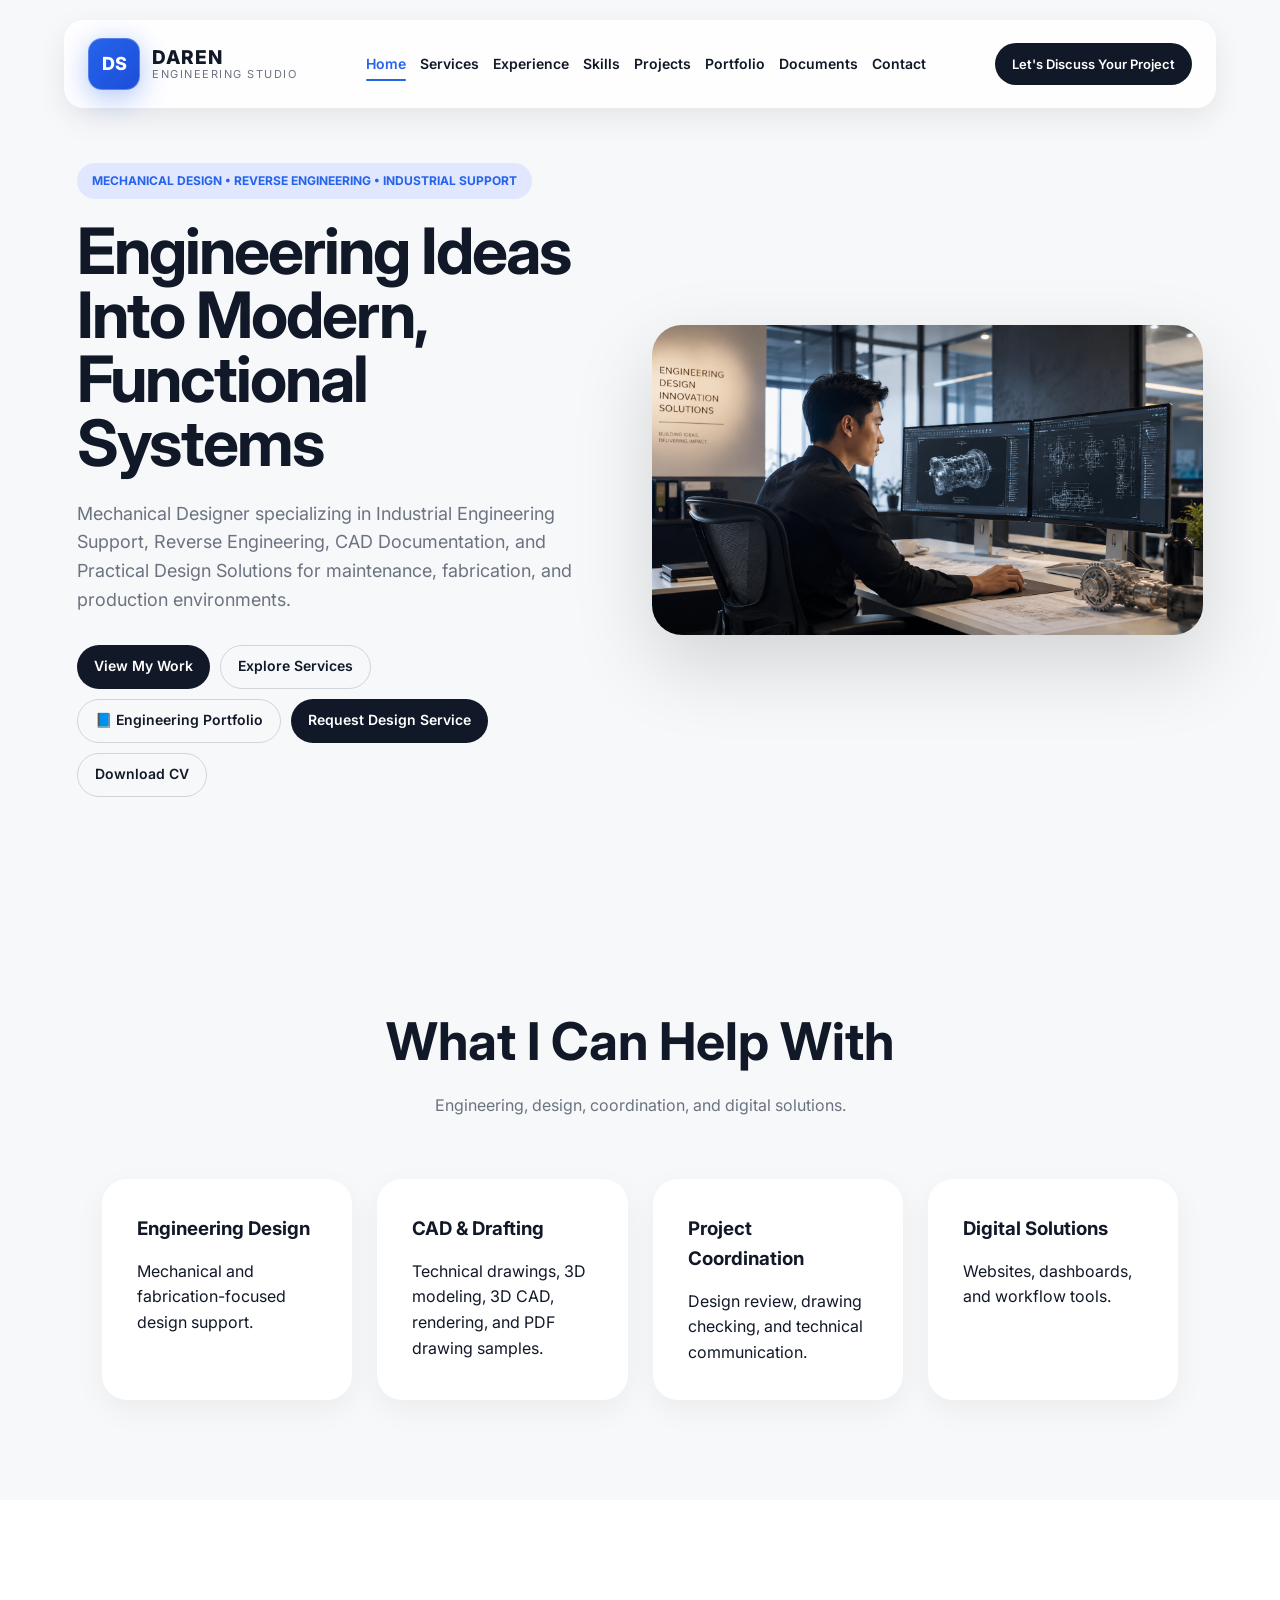
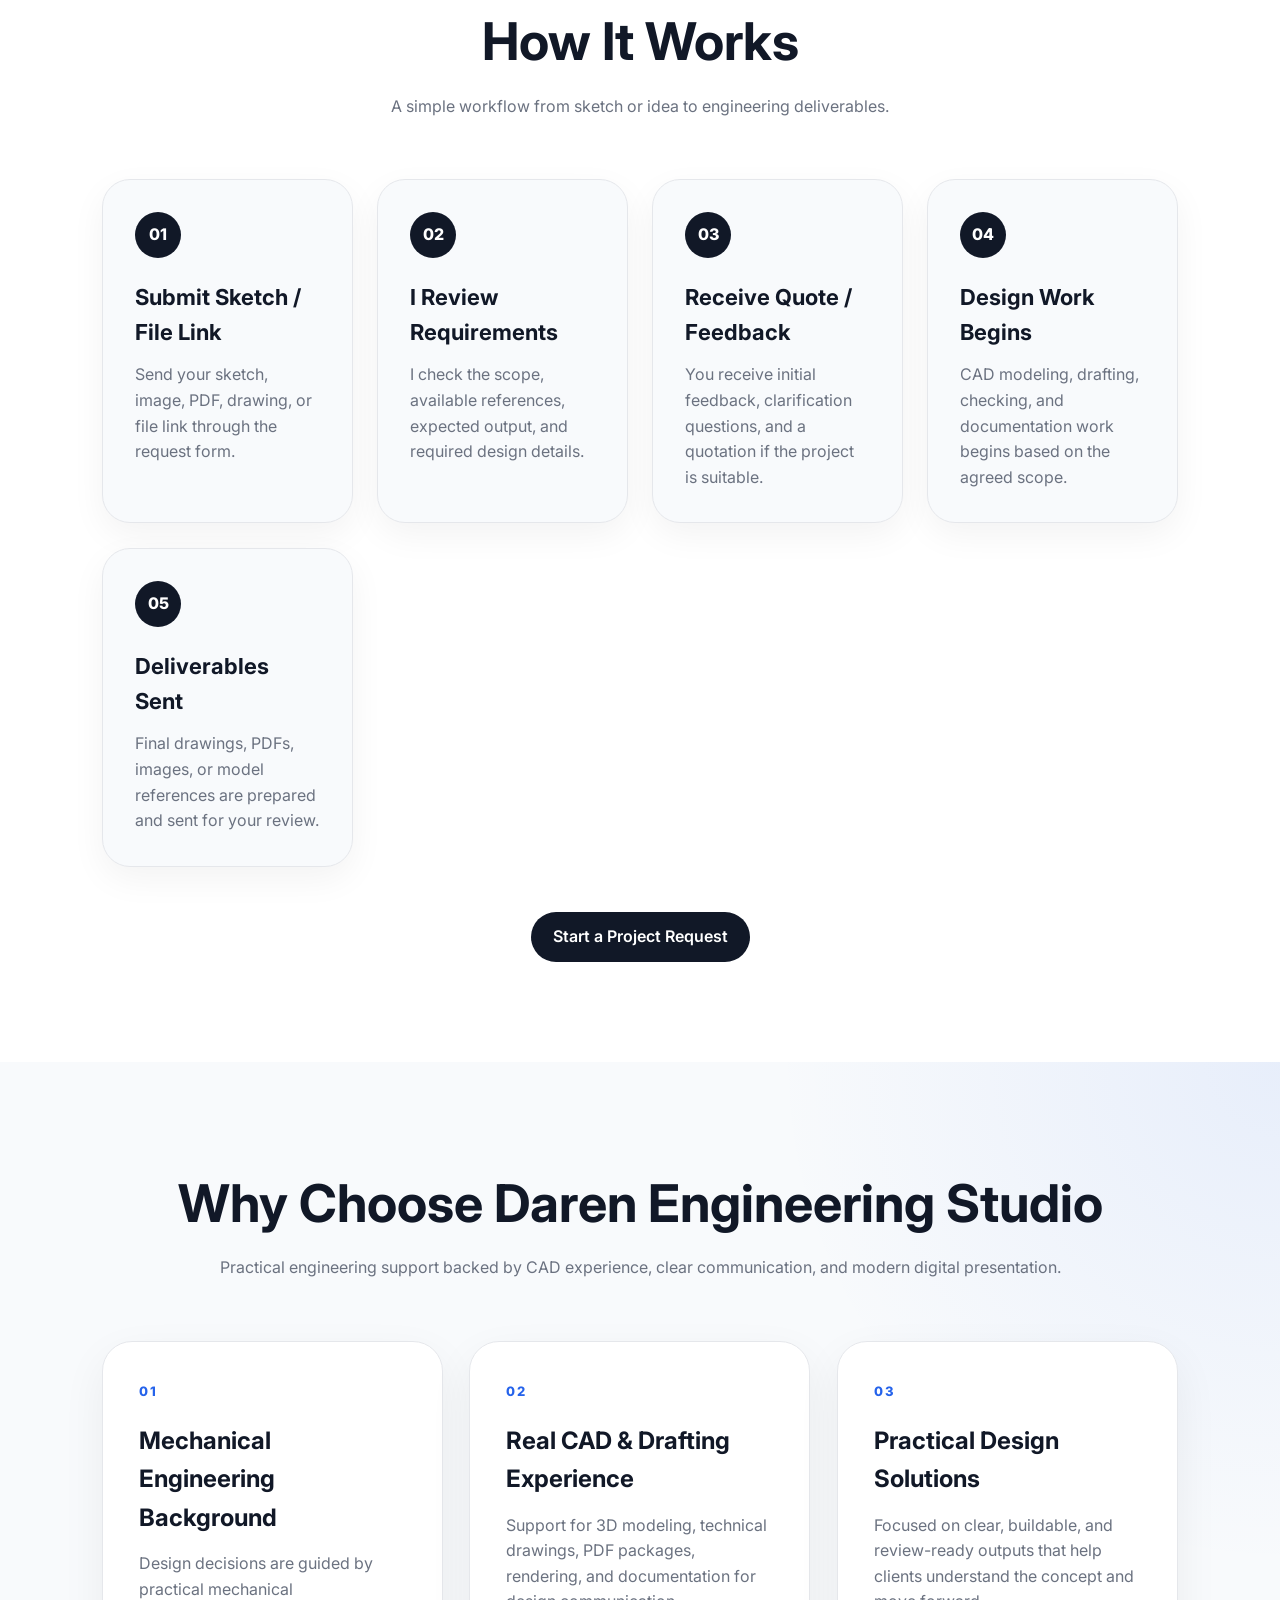
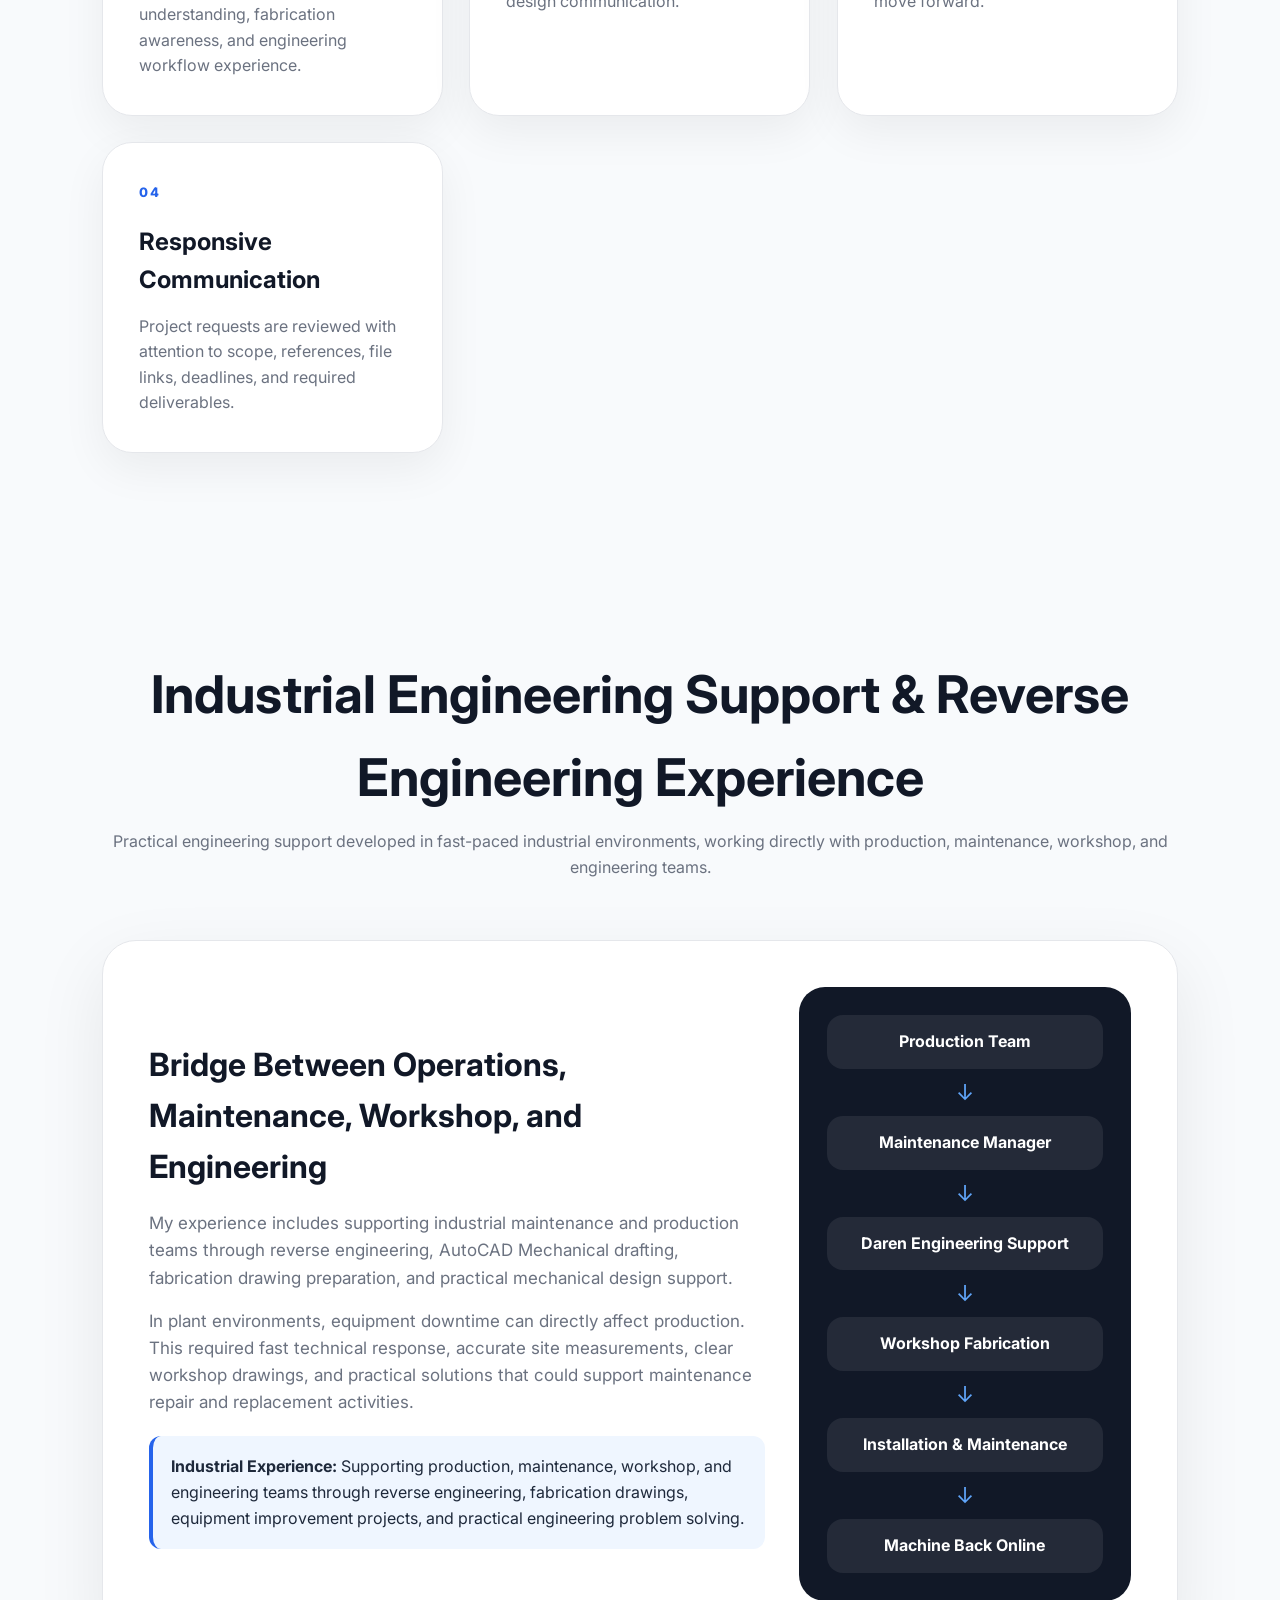
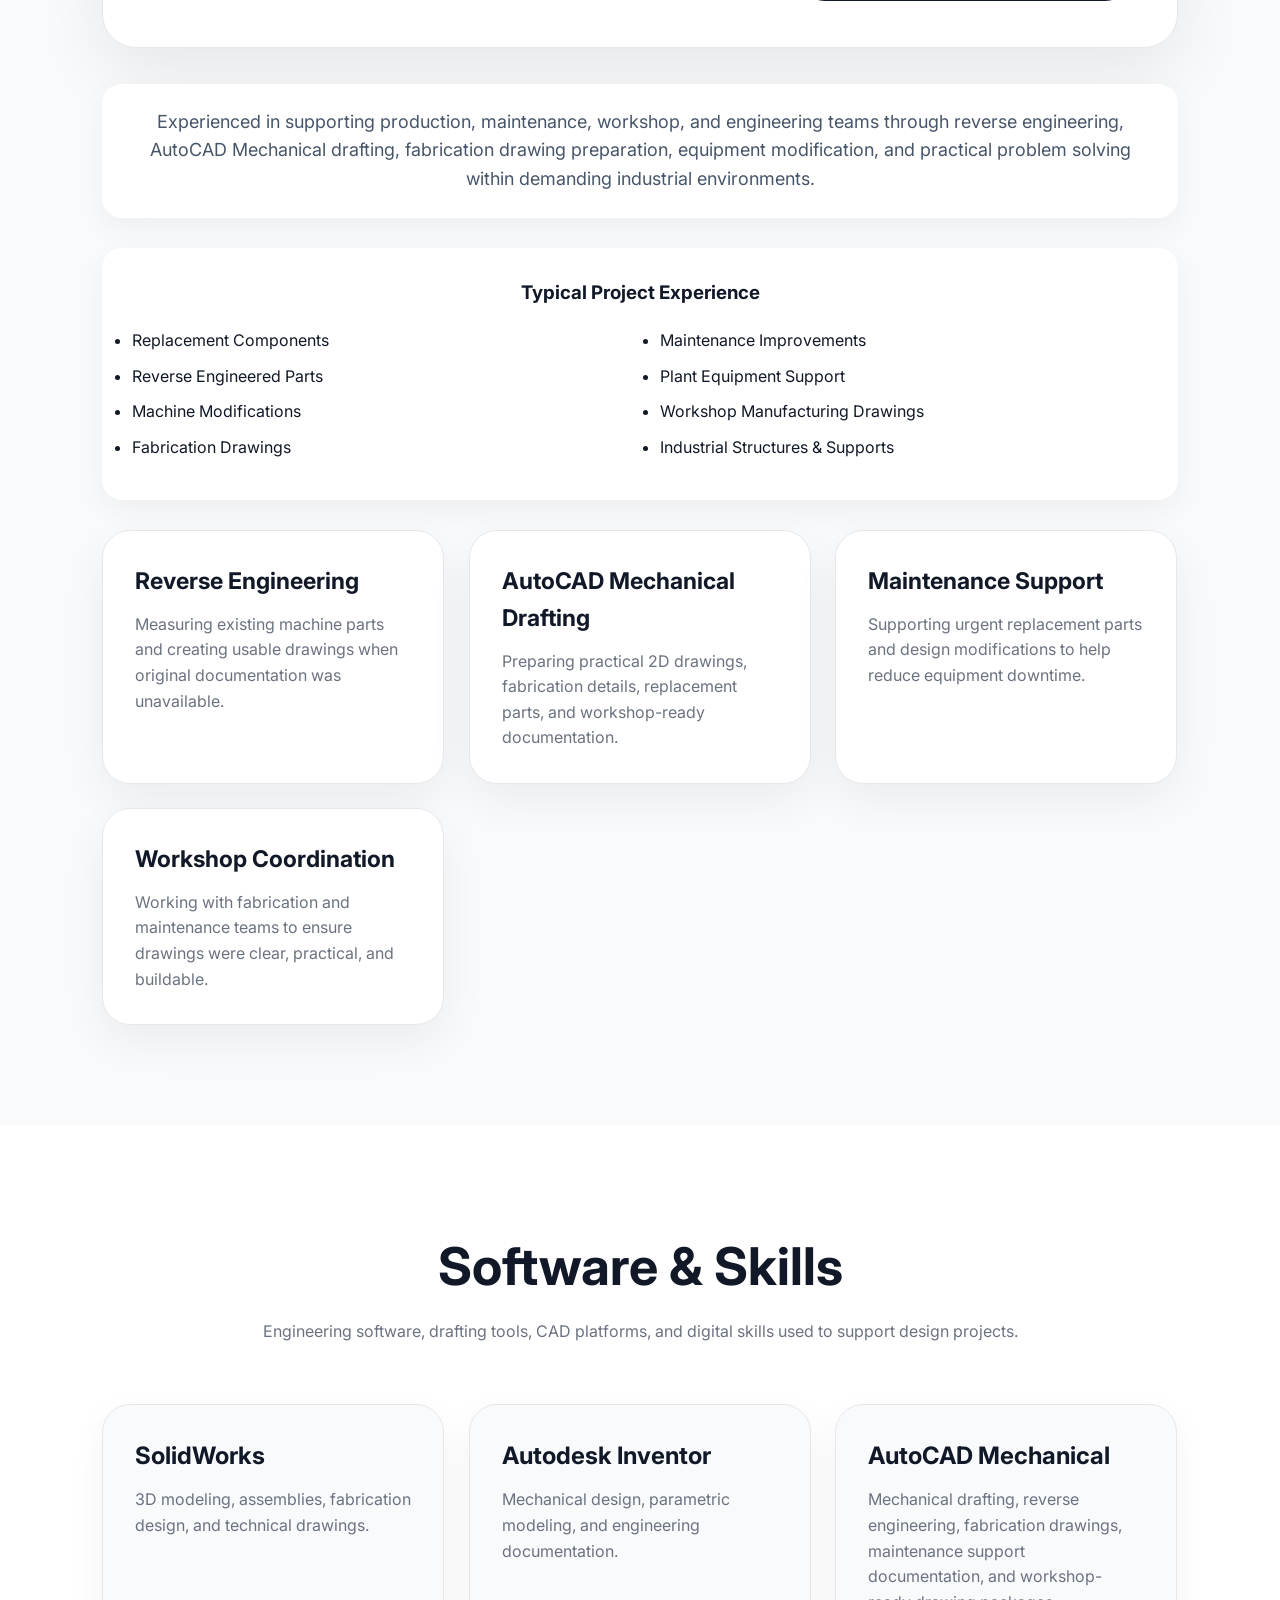
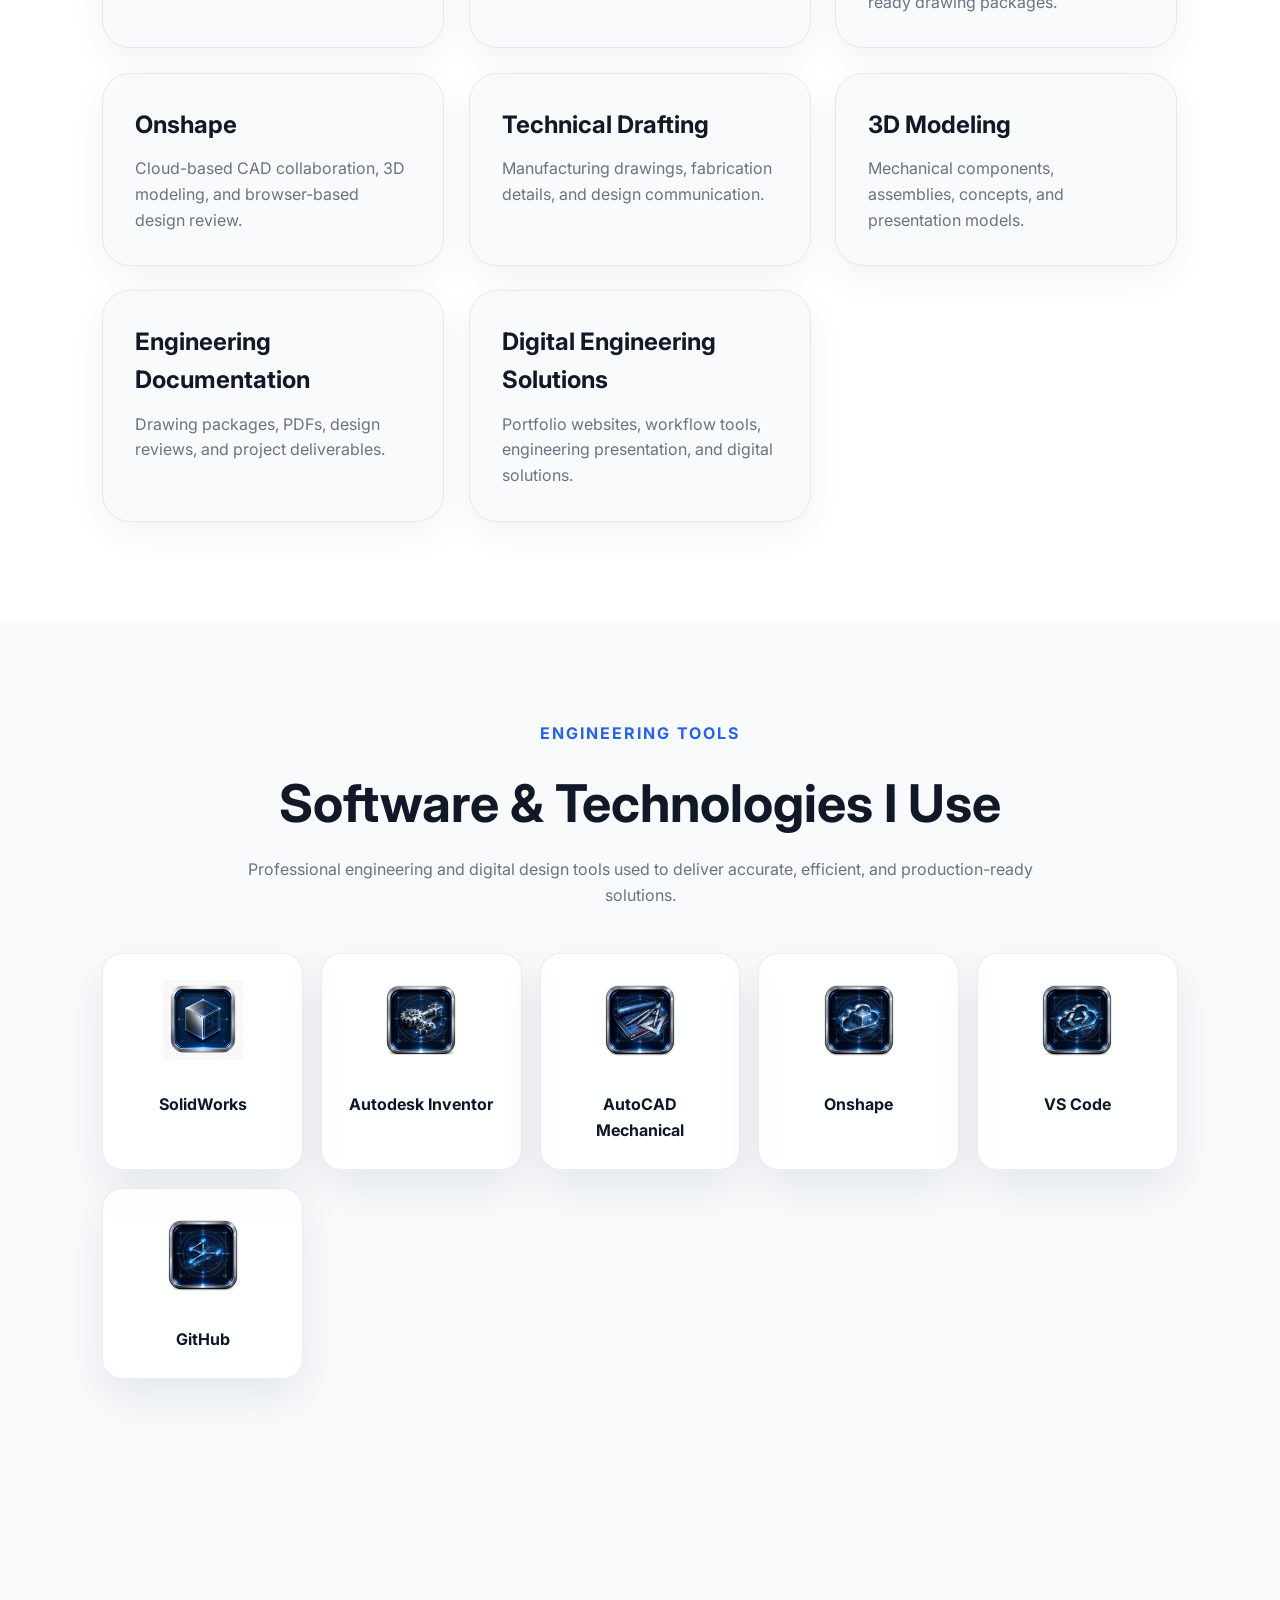
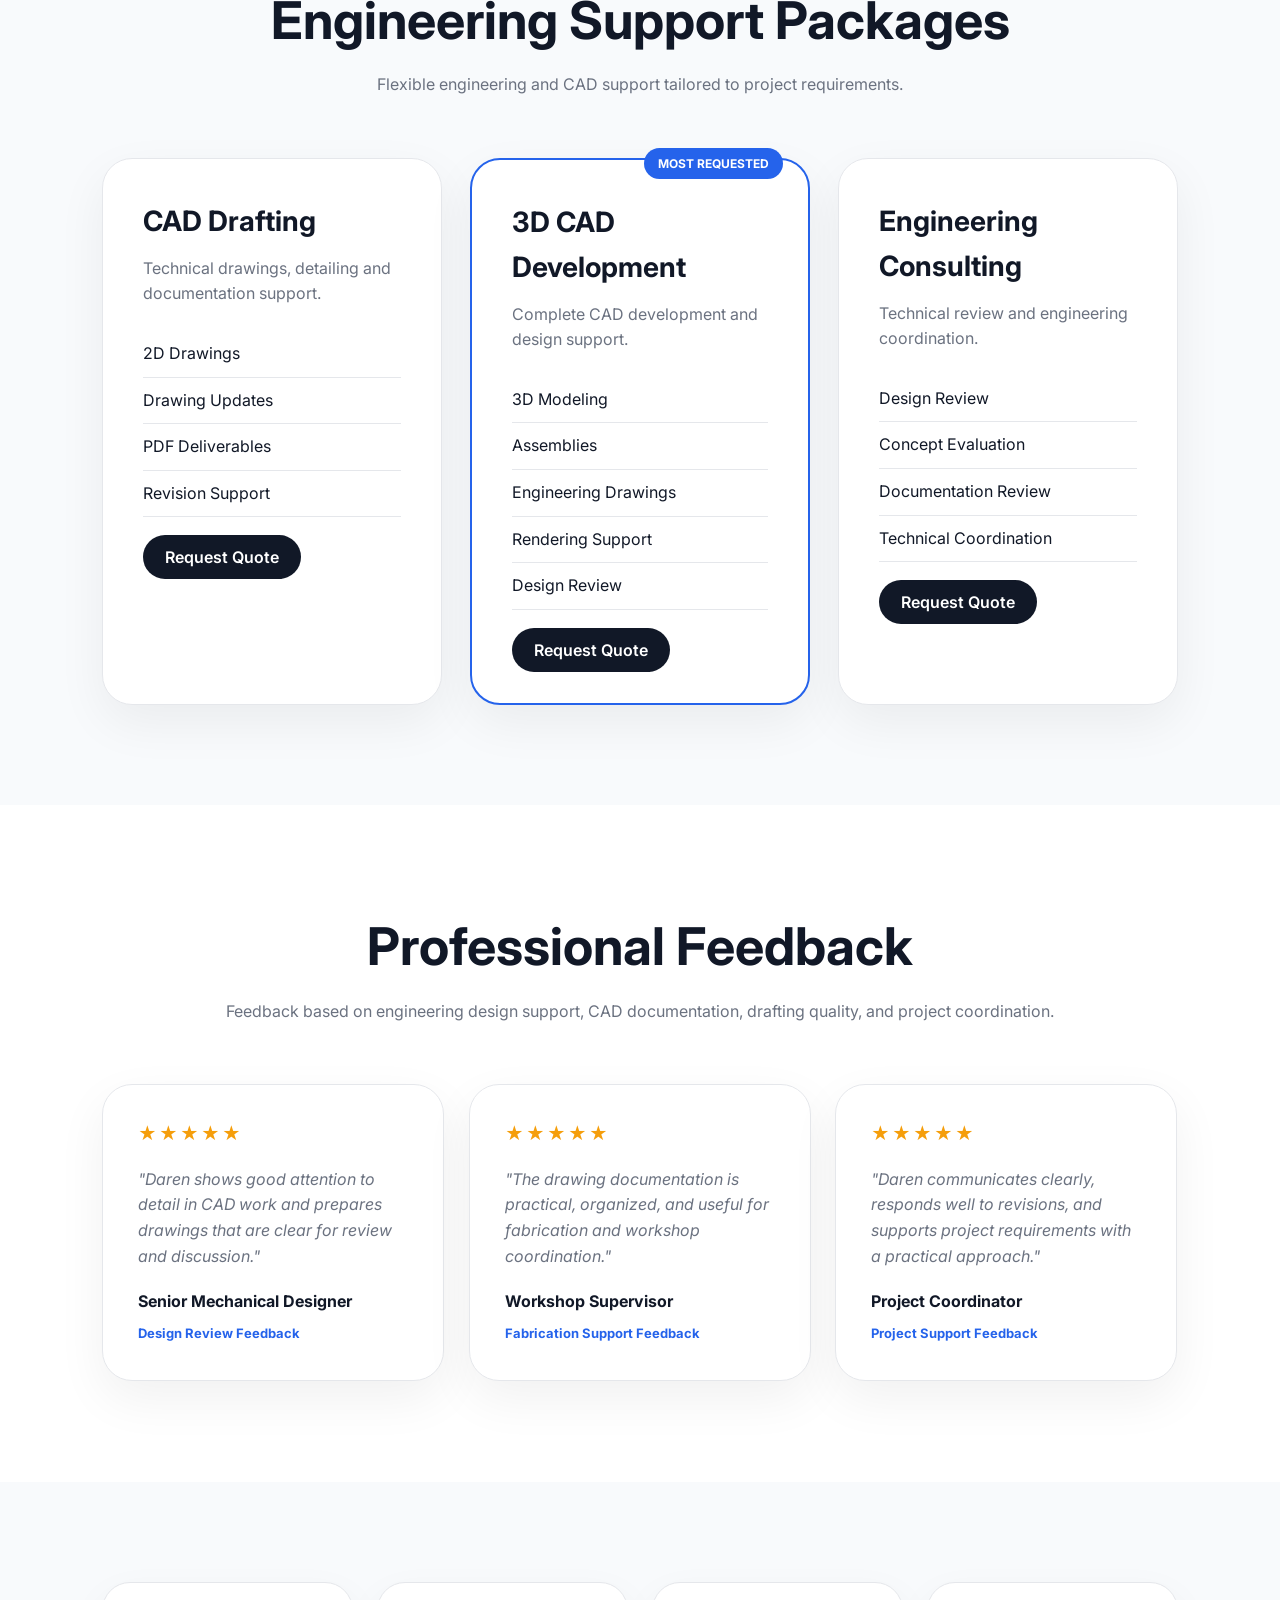
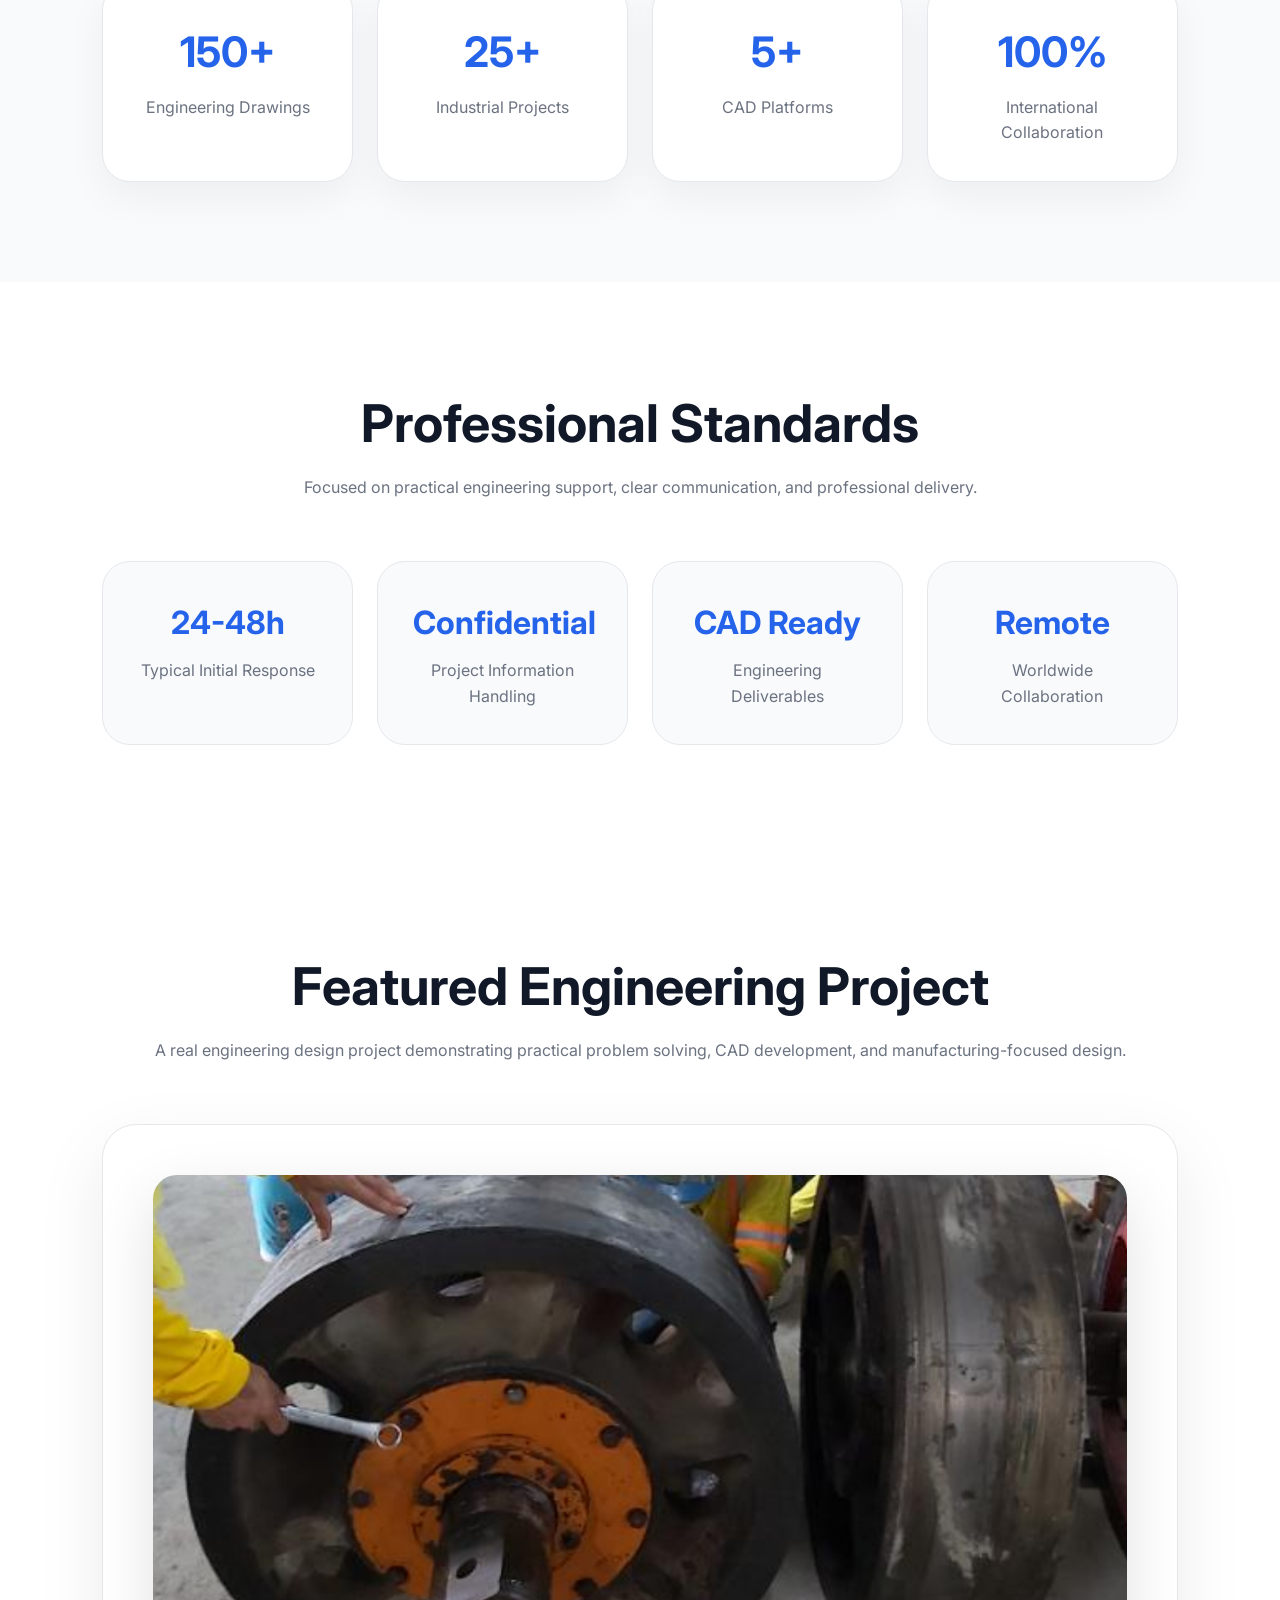
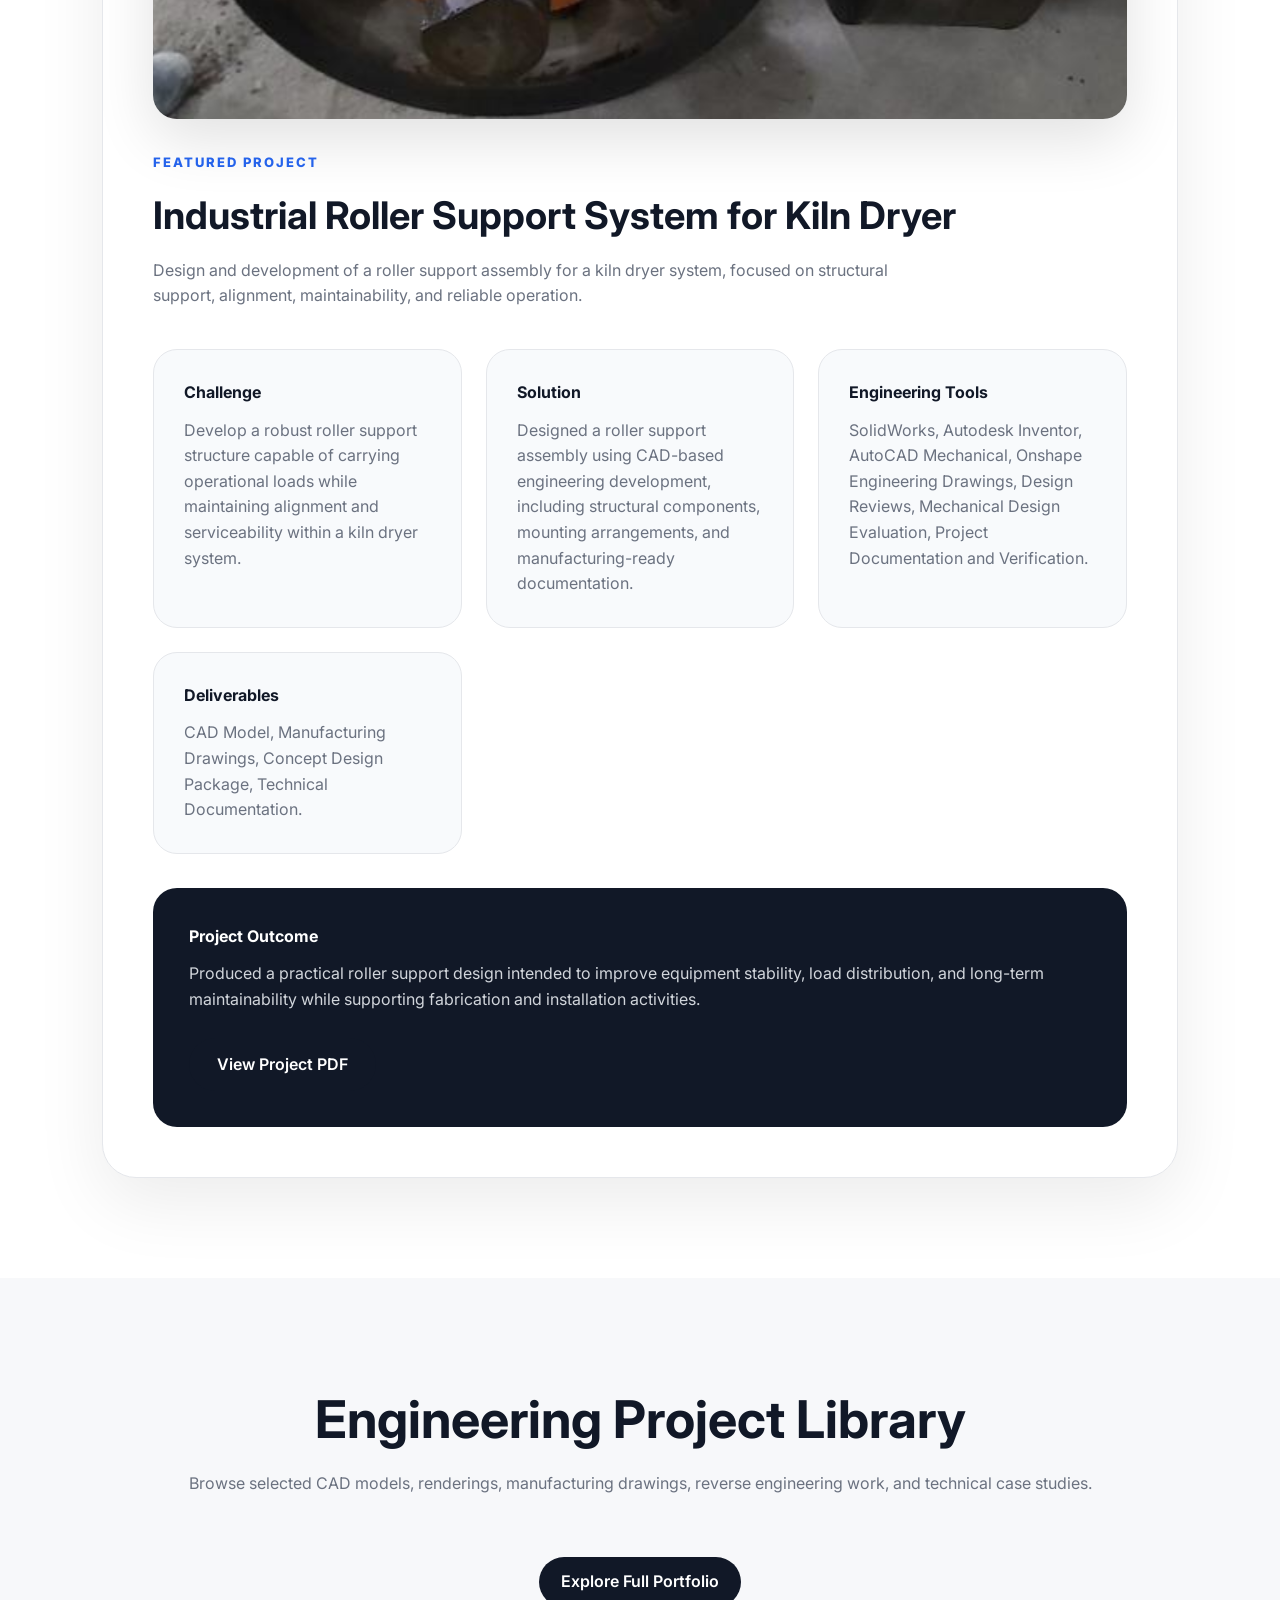
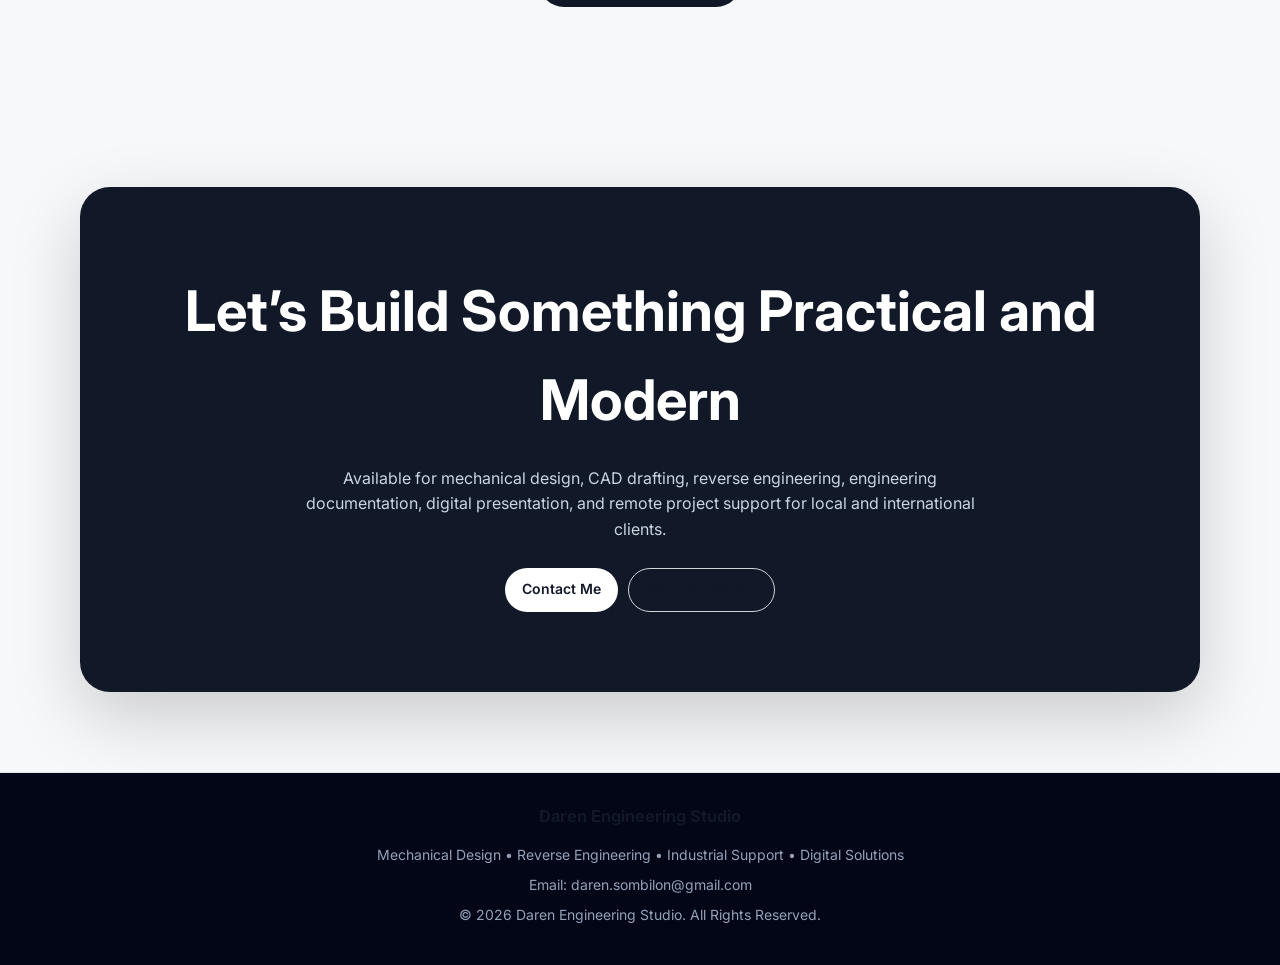
==== commit bdc05966: "Add files via upload" ====
--- a/index.html
+++ b/index.html
@@ -135,15 +135,16 @@
         Request Design Service
     </a>
 
-    <a href="assets/files/Daren-Sombilon-CV.pdf"
-       class="btn-secondary"
-       target="_blank"
-       rel="noopener noreferrer">
-        Download CV
-    </a>
-
-</div>
-
+    <a href="assets/files/cv/Daren-Sombilon-CV.pdf"
+   class="btn-secondary"
+   target="_blank"
+   rel="noopener noreferrer">
+    Download CV
+</a>
+
+</div>
+
+</div>
     <div class="hero-image">
     <img src="assets/images/hero.jpg"
          alt="Mechanical CAD designer creating industrial engineering solutions using SolidWorks and AutoCAD">
@@ -768,11 +769,11 @@
 </p>
 
 <div class="case-study-actions">
-    <a href="assets/files/Roller-Support-Kiln-Dryer.pdf"
-       class="btn-primary"
-       target="_blank">
-       View Project PDF
-    </a>
+    <a href="assets/files/projects/Roller-Support-Kiln-Dryer.pdf"
+   class="btn-primary"
+   target="_blank">
+    View Project PDF
+</a>
 </div>
 
     </div>
--- a/css/style.css
+++ b/css/style.css
@@ -325,59 +325,66 @@
 /* HERO */
 
 .hero {
+    width: 100%;
+    max-width: 1500px;
     min-height: 100vh;
-    padding: 140px 8%;
+    margin: 0 auto;
+    padding: 150px 6% 90px;
     display: grid;
-    grid-template-columns: 1fr 1fr;
-    gap: 60px;
+    grid-template-columns: minmax(0, 0.95fr) minmax(420px, 1.05fr);
     align-items: center;
+    gap: clamp(48px, 6vw, 90px);
 }
 
 .hero-content {
-    max-width: 700px;
+    width: 100%;
+    max-width: 680px;
 }
 
 .hero-tag {
     display: inline-block;
     padding: 8px 15px;
+    margin-bottom: 20px;
+    border-radius: 999px;
     background: #e0e7ff;
     color: #2563eb;
-    border-radius: 999px;
     font-size: 12px;
     font-weight: 700;
-    margin-bottom: 20px;
 }
 
 .hero h1 {
-    font-size: 72px;
+    margin-bottom: 25px;
+    font-size: clamp(50px, 5vw, 72px);
     line-height: 1;
-    margin-bottom: 25px;
 }
 
 .hero p {
+    max-width: 650px;
+    margin-bottom: 30px;
+    color: #6b7280;
     font-size: 18px;
-    color: #6b7280;
-    margin-bottom: 30px;
 }
 
 .hero-buttons {
     display: flex;
-    gap: 15px;
     flex-wrap: wrap;
+    gap: 14px;
 }
 
 .hero-image {
+    width: 100%;
     display: flex;
-    justify-content: center;
+    align-items: center;
+    justify-content: flex-end;
 }
 
 .hero-image img {
     width: 100%;
-    max-width: 700px;
+    max-width: 720px;
     height: auto;
     display: block;
     border-radius: 30px;
-    box-shadow: 0 30px 80px rgba(0,0,0,.15);
+    box-shadow: 0 30px 80px rgba(0, 0, 0, 0.15);
 }
 
 /* SECTIONS */
@@ -640,20 +647,44 @@
 
 /* MOBILE */
 
-@media(max-width:900px) {
+@media (max-width: 900px) {
     .hero {
+        min-height: auto;
+        padding-right: 6%;
+        padding-bottom: 80px;
+        padding-left: 6%;
         grid-template-columns: 1fr;
+        gap: 42px;
         text-align: center;
+    }
+
+    .hero-content {
+        max-width: 760px;
+        margin: 0 auto;
     }
 
     .hero h1 {
         font-size: 48px;
     }
 
+    .hero p {
+        margin-right: auto;
+        margin-left: auto;
+    }
+
     .hero-buttons {
         justify-content: center;
     }
-.contact-section {
+
+    .hero-image {
+        justify-content: center;
+    }
+
+    .hero-image img {
+        max-width: 760px;
+    }
+
+    .contact-section {
         margin: 30px;
         padding: 40px;
     }
@@ -1399,11 +1430,13 @@
 }
 
 .hero-buttons {
+    width: 100%;
     flex-direction: column;
+    align-items: stretch;
+}
+
+.hero-buttons a {
     width: 100%;
-}
-
-.hero-buttons a {
     text-align: center;
 }
 
@@ -2789,4 +2822,92 @@
     .btn-disabled {
         width: 100%;
     }
-}+}
+
+/* =========================================================
+   HERO BUTTON ALIGNMENT — FINAL OVERRIDE
+   Keeps the homepage CTA buttons compact, aligned, and responsive.
+   Place at the END of style.css so it safely overrides older rules.
+========================================================= */
+
+.hero-content {
+    max-width: 760px;
+}
+
+.hero-buttons {
+    display: flex;
+    align-items: center;
+    justify-content: flex-start;
+    flex-direction: row;
+    flex-wrap: wrap;
+    gap: 10px;
+    width: 100%;
+    margin-top: 8px;
+}
+
+.hero-buttons .btn-primary,
+.hero-buttons .btn-secondary {
+    display: inline-flex;
+    align-items: center;
+    justify-content: center;
+    width: auto;
+    min-height: 44px;
+    padding: 10px 17px;
+    border-radius: 999px;
+    font-size: 14px;
+    font-weight: 600;
+    line-height: 1.2;
+    text-align: center;
+    white-space: nowrap;
+}
+
+/* Keep the buttons compact on medium desktop screens. */
+@media (max-width: 1200px) {
+    .hero-buttons {
+        gap: 9px;
+    }
+
+    .hero-buttons .btn-primary,
+    .hero-buttons .btn-secondary {
+        padding: 9px 14px;
+        font-size: 13px;
+    }
+}
+
+/* Center and wrap naturally on tablets. */
+@media (max-width: 900px) {
+    .hero-buttons {
+        justify-content: center;
+        flex-direction: row;
+        flex-wrap: wrap;
+        max-width: 700px;
+        margin-right: auto;
+        margin-left: auto;
+    }
+
+    .hero-buttons .btn-primary,
+    .hero-buttons .btn-secondary {
+        width: auto;
+        min-width: 0;
+        padding: 10px 16px;
+        font-size: 14px;
+    }
+}
+
+/* Stack only on small phones for comfortable tapping. */
+@media (max-width: 560px) {
+    .hero-buttons {
+        flex-direction: column;
+        align-items: stretch;
+        gap: 10px;
+        max-width: 320px;
+    }
+
+    .hero-buttons .btn-primary,
+    .hero-buttons .btn-secondary {
+        width: 100%;
+        min-height: 46px;
+        padding: 11px 18px;
+    }
+}
+
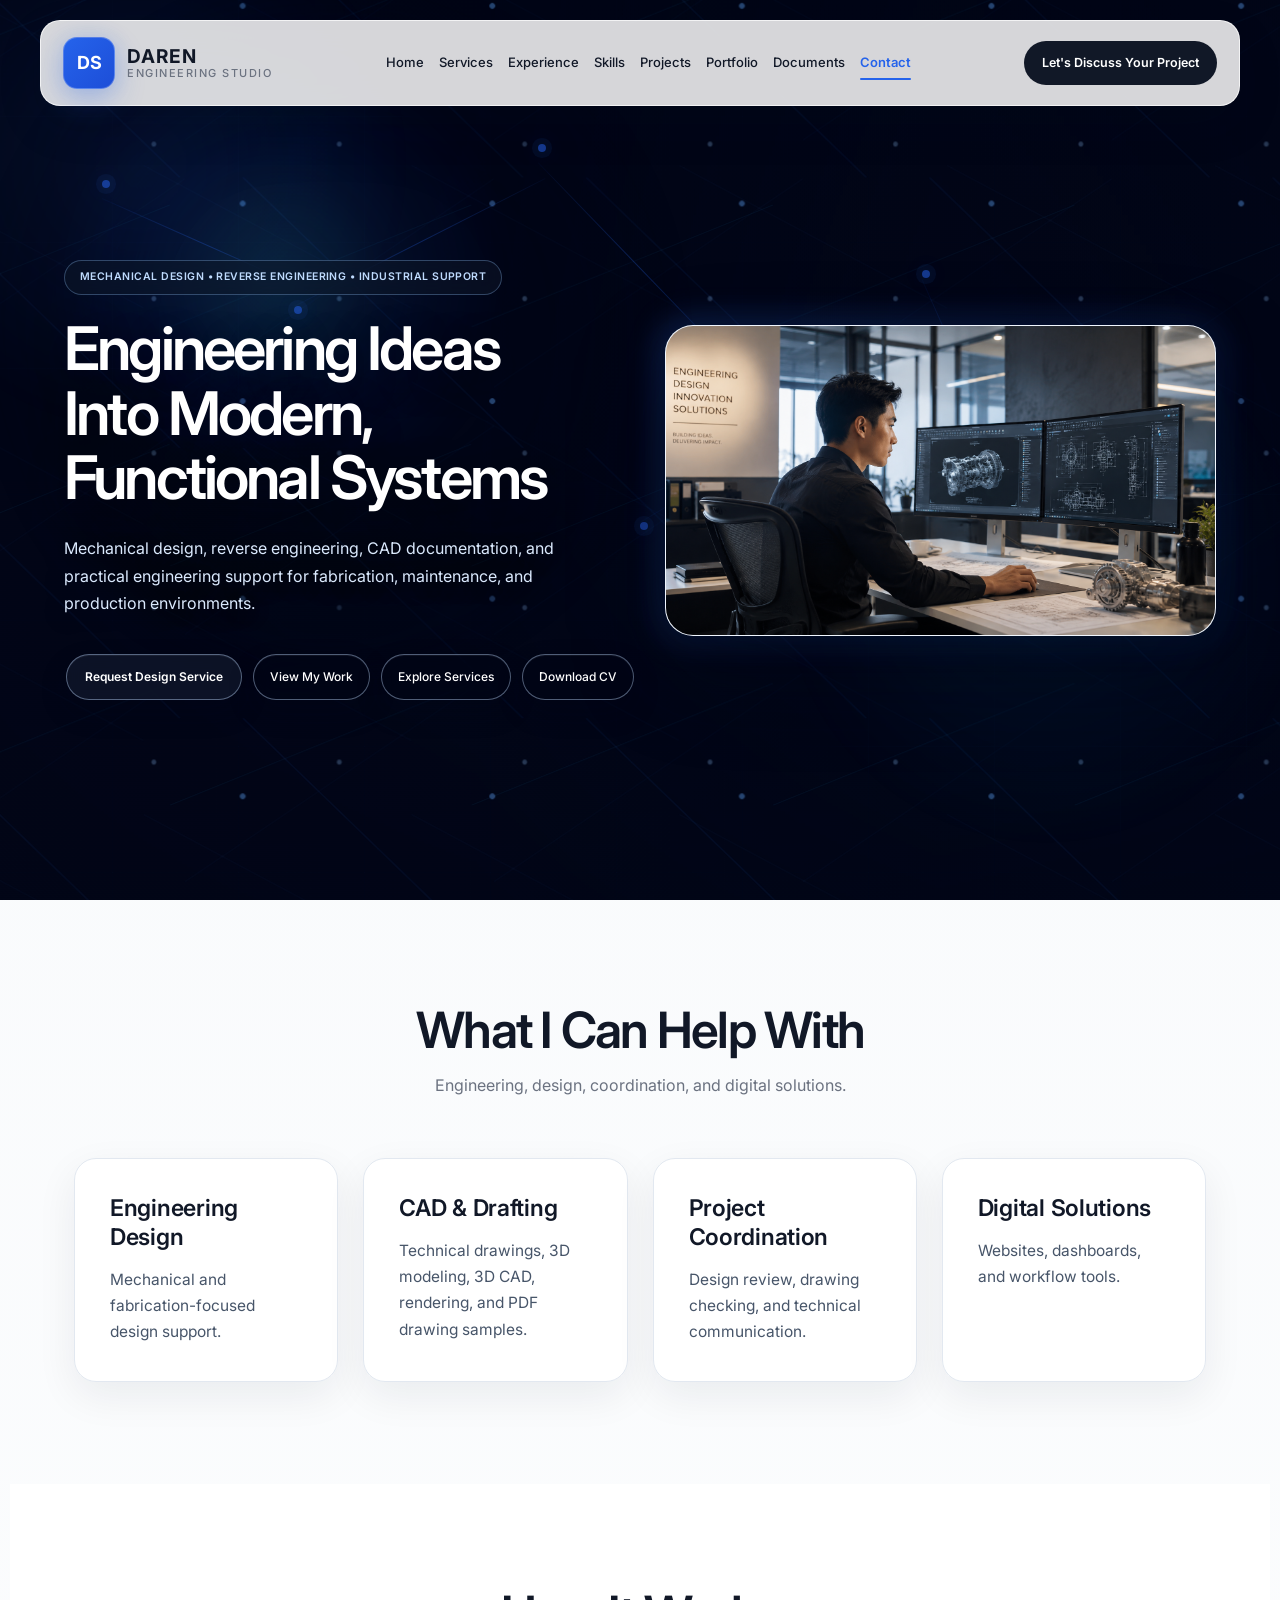
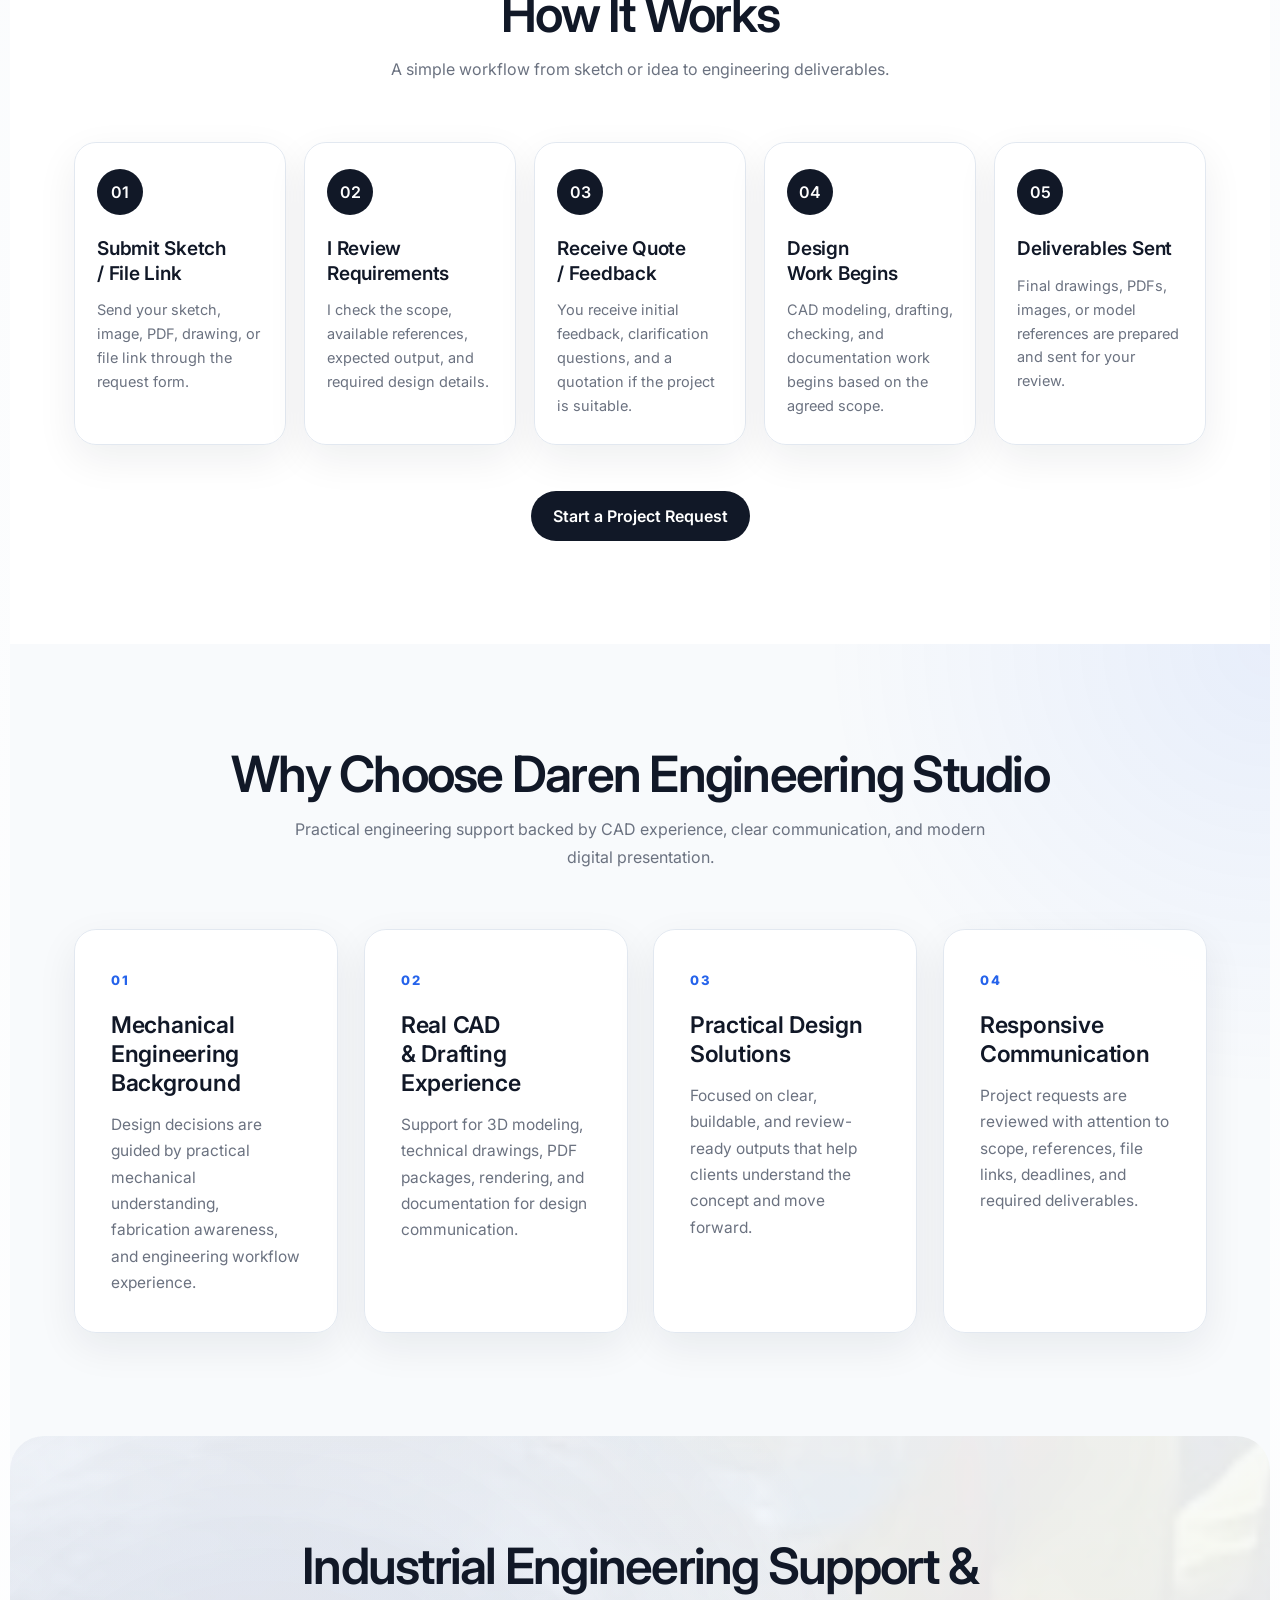
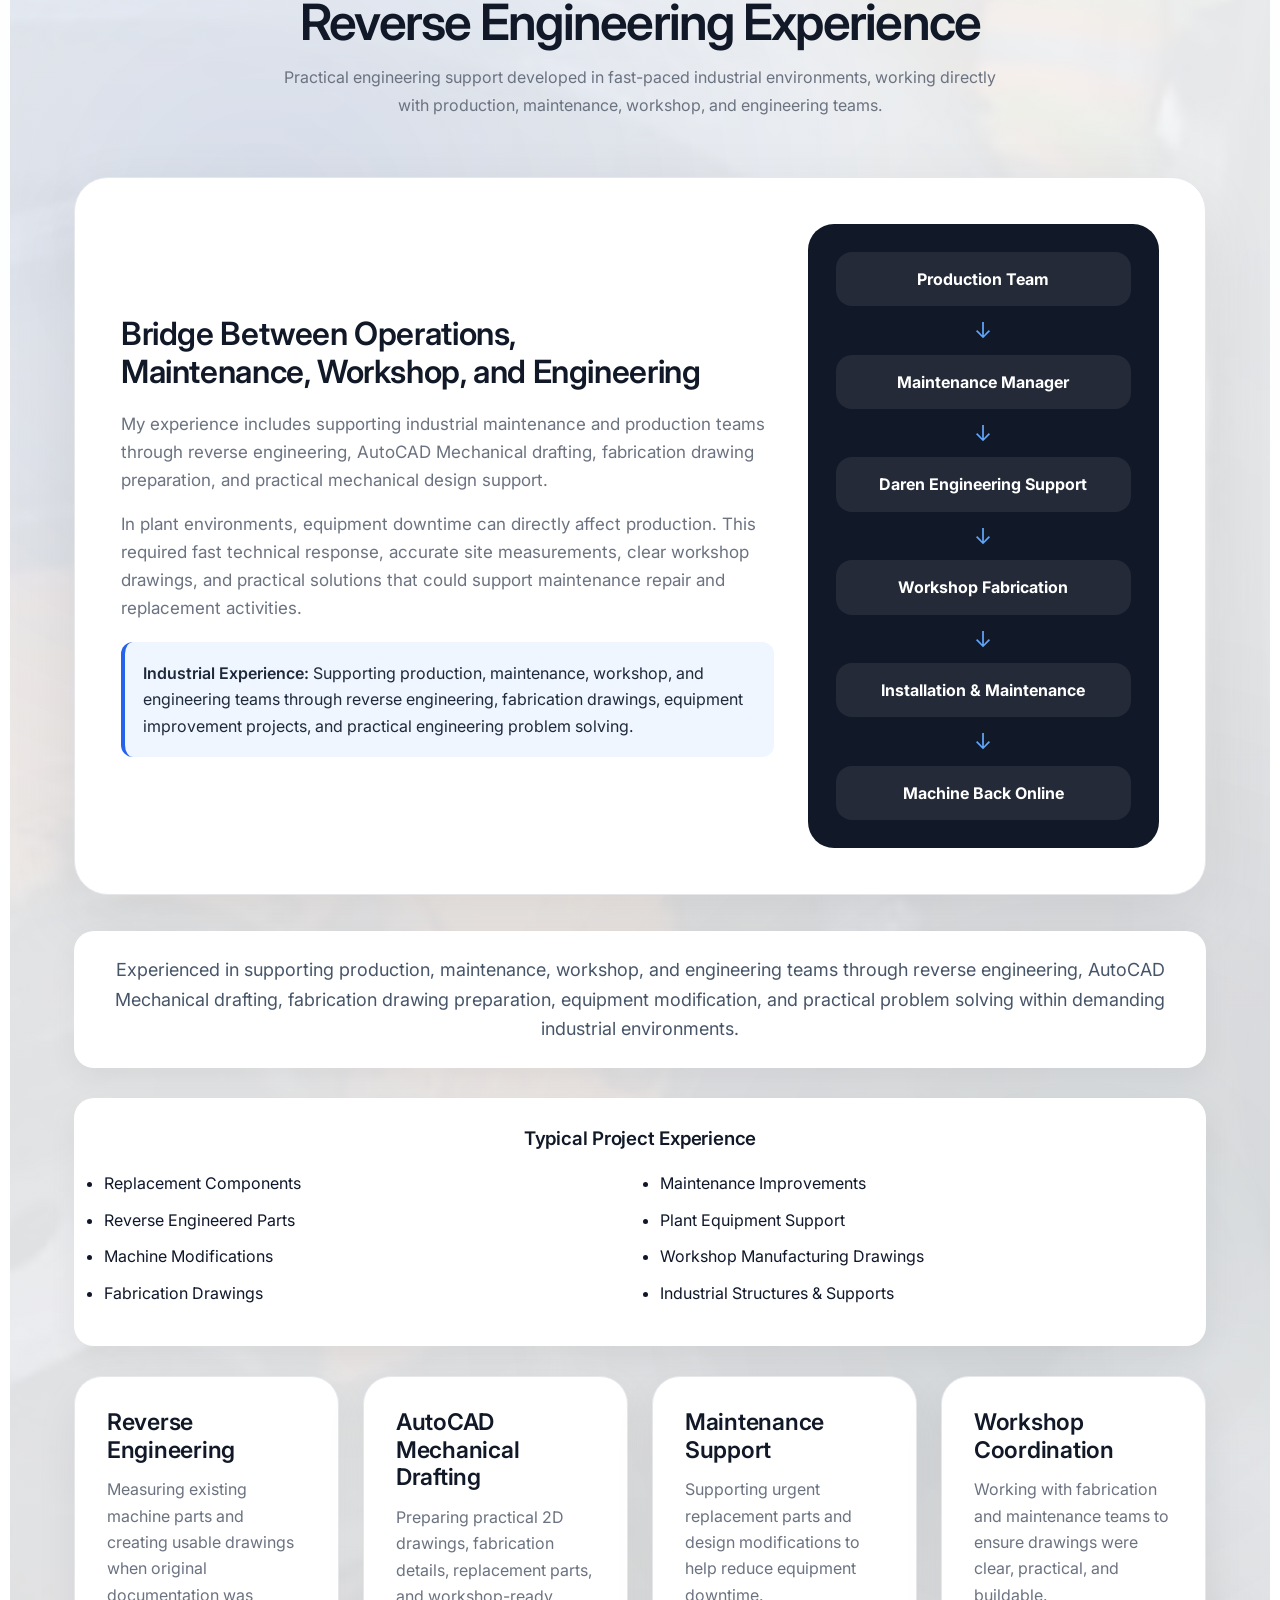
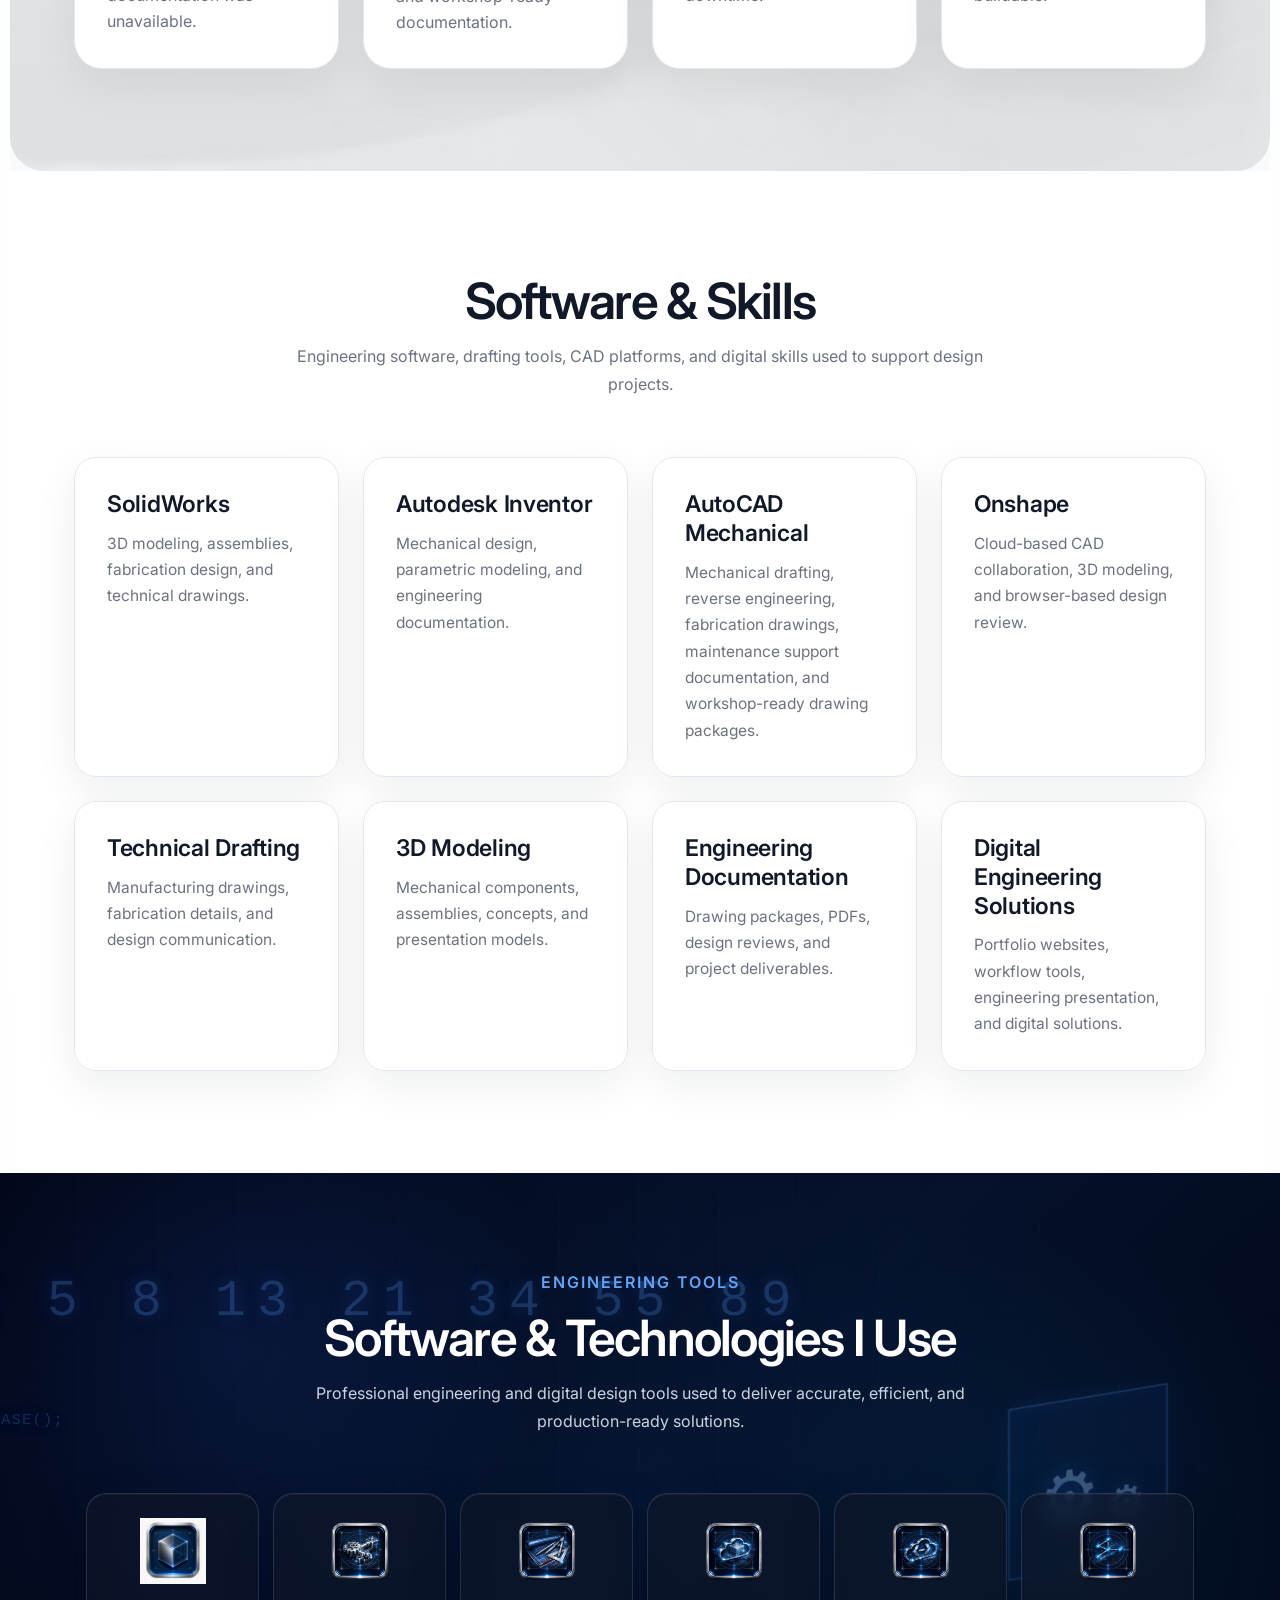
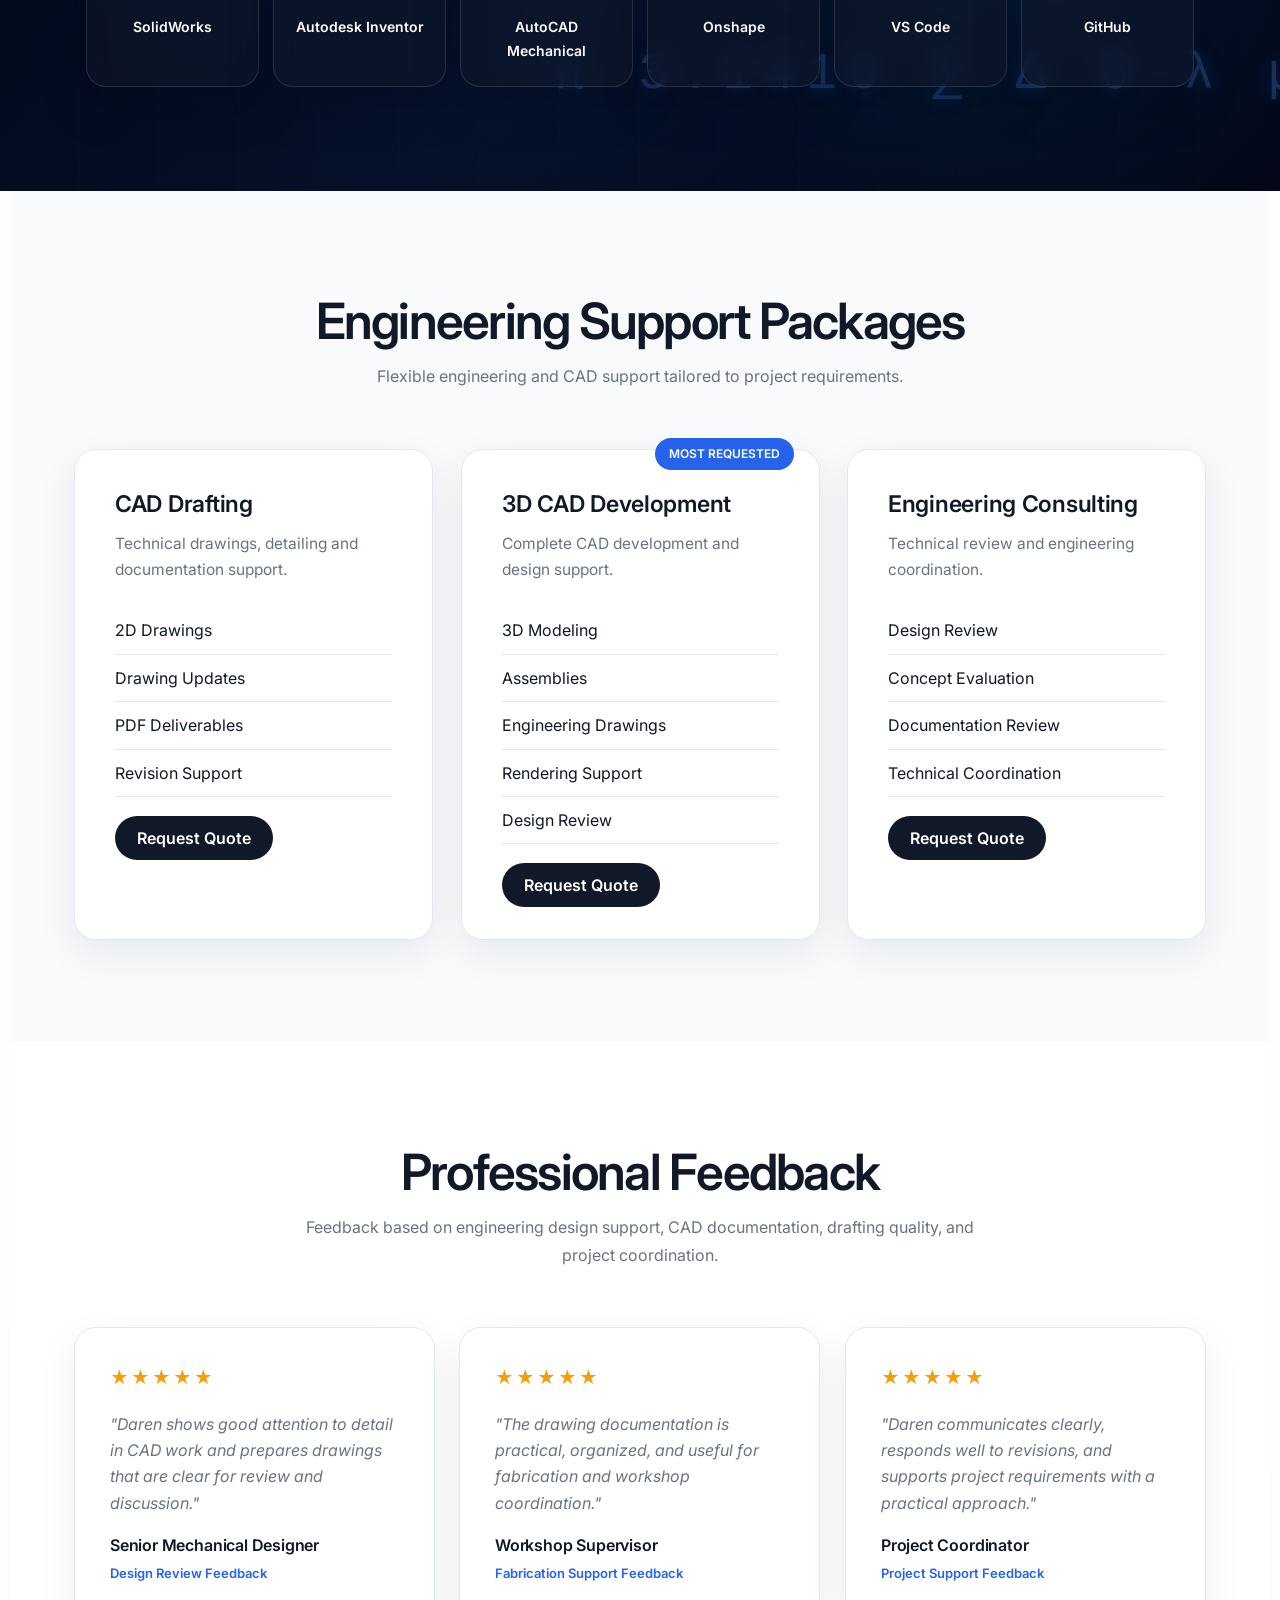
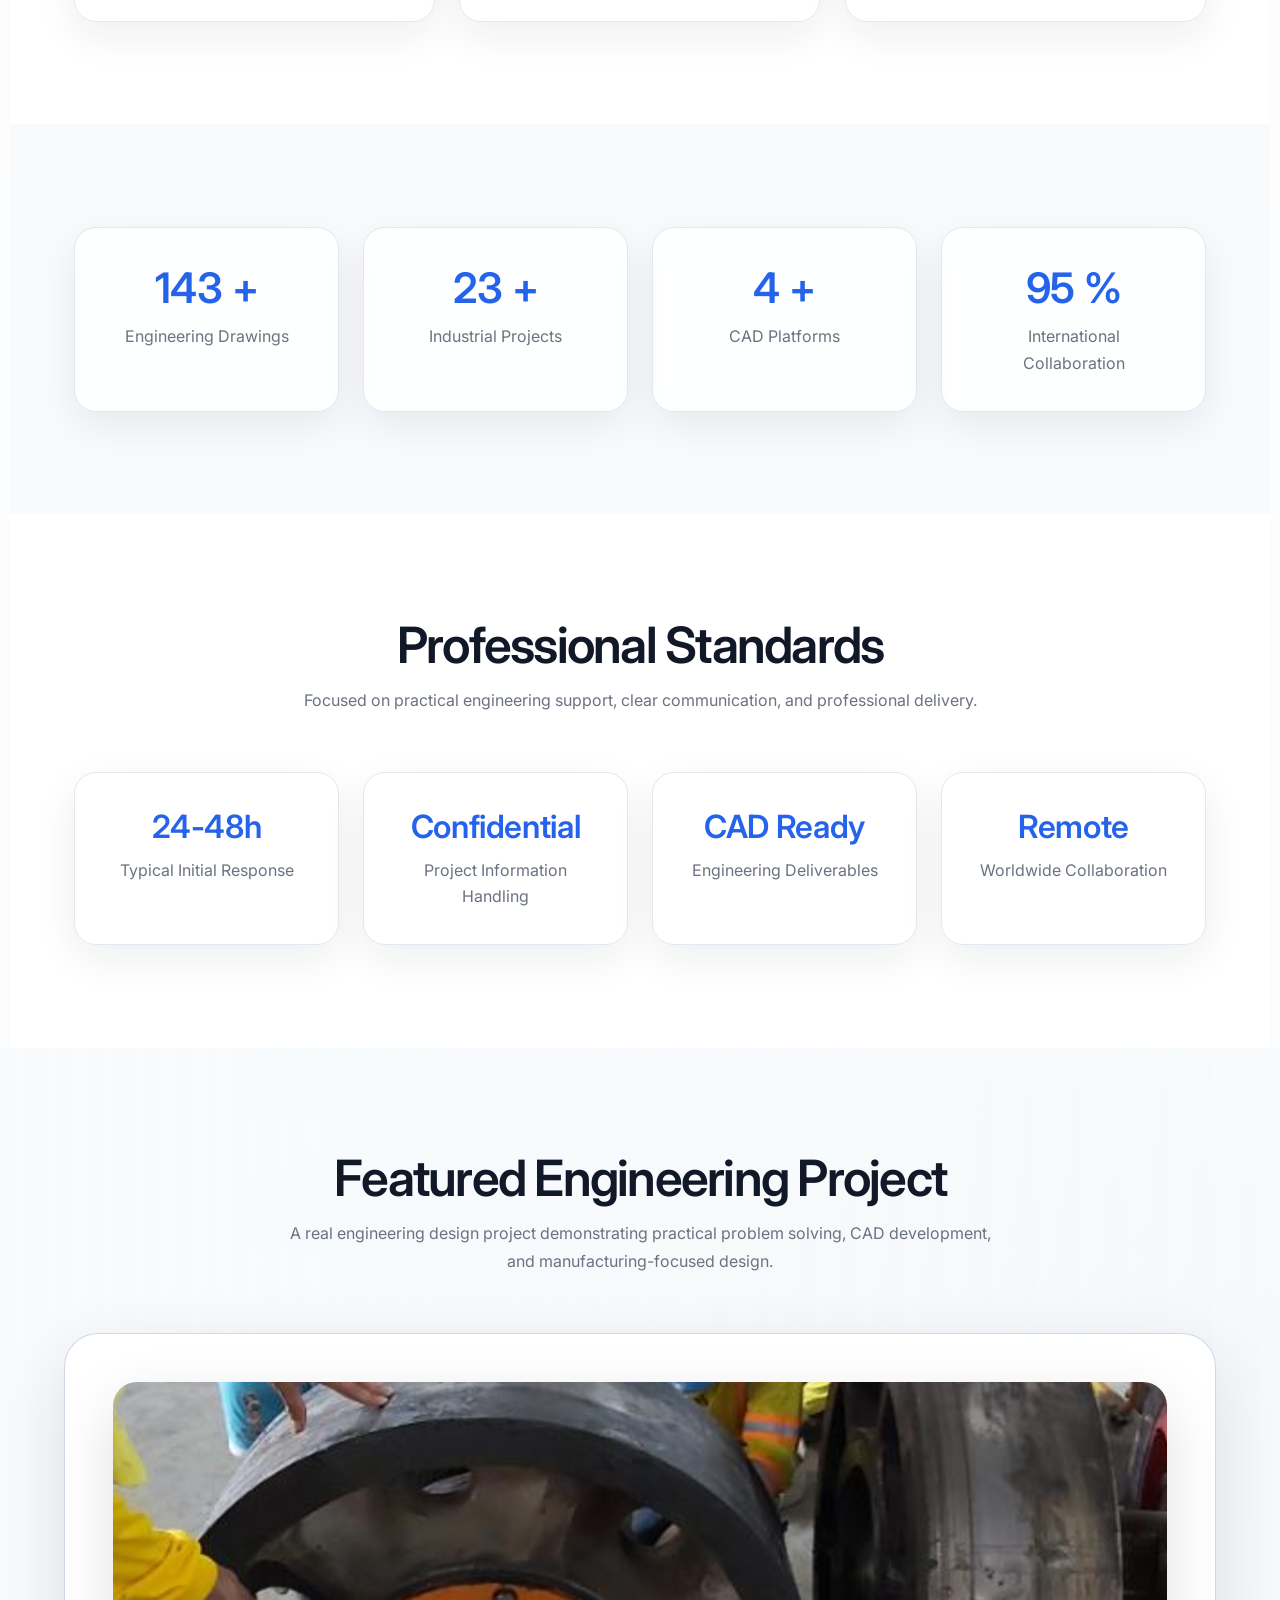
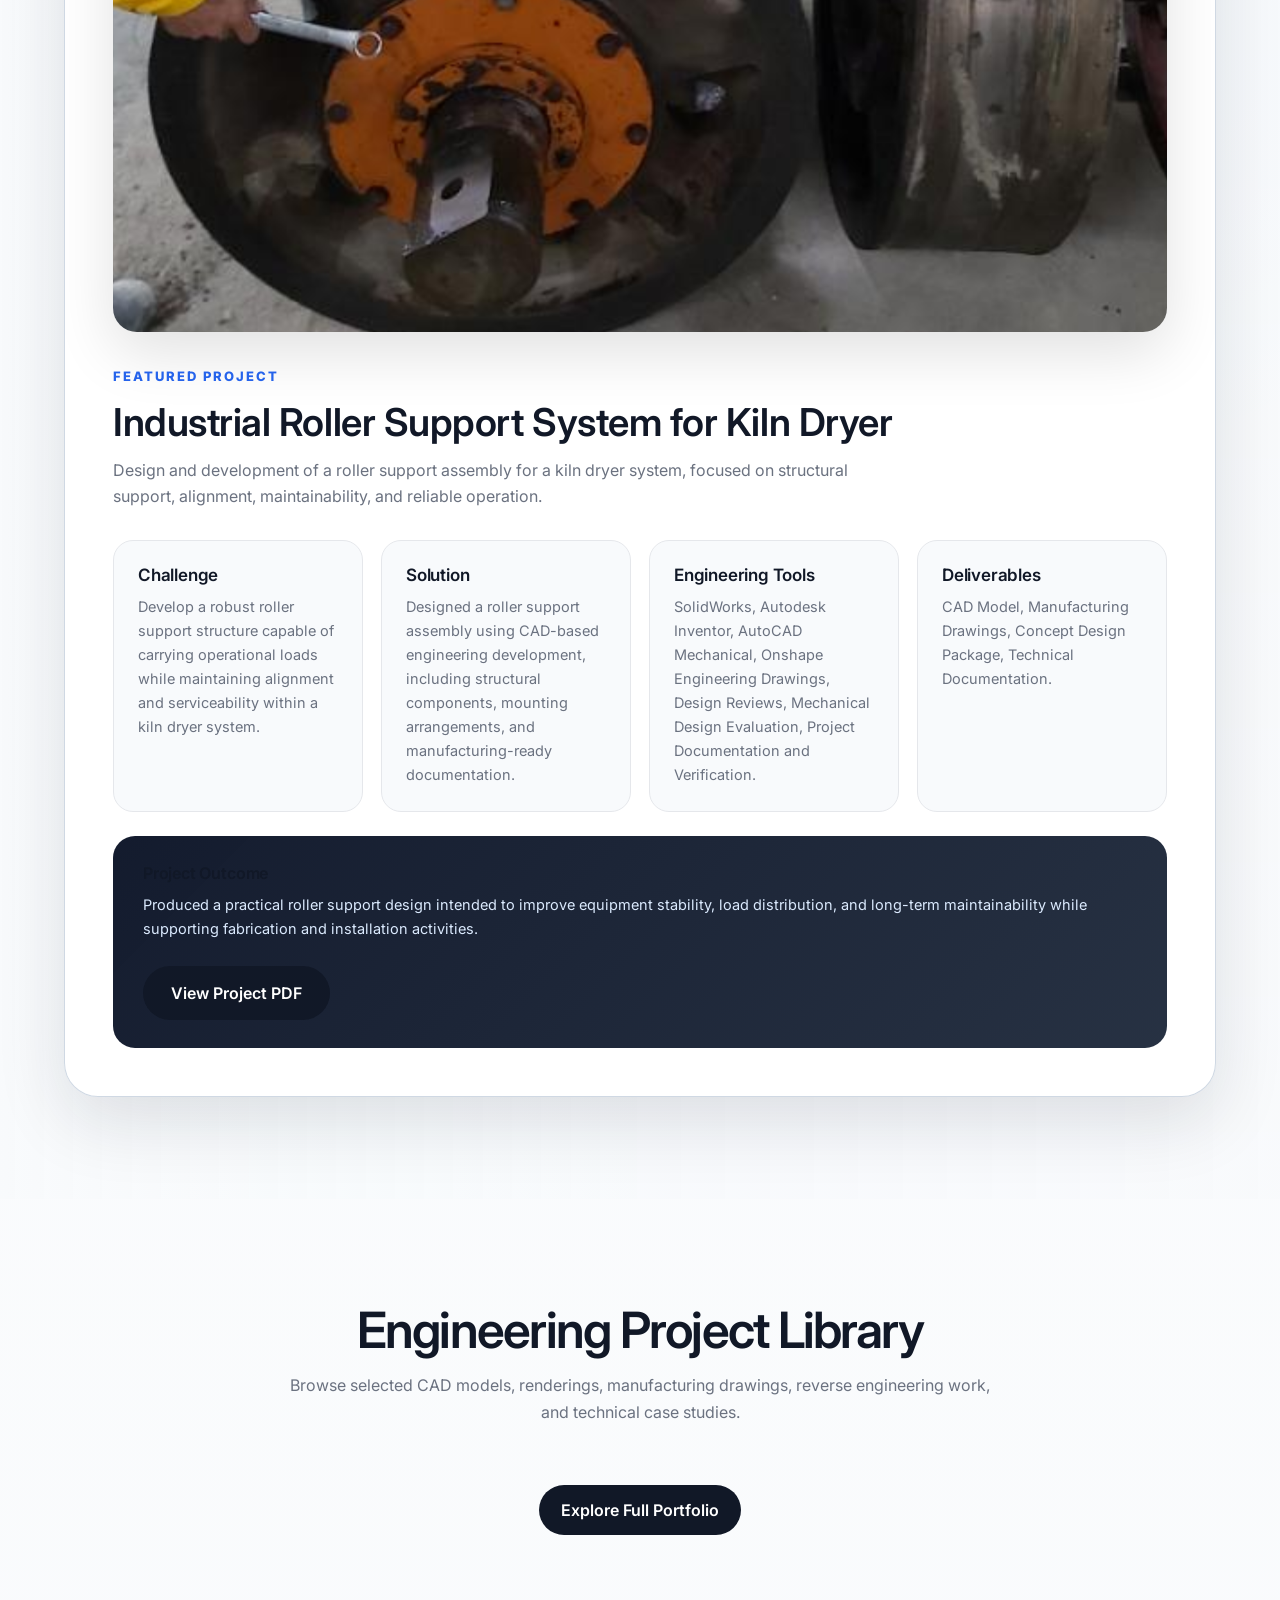
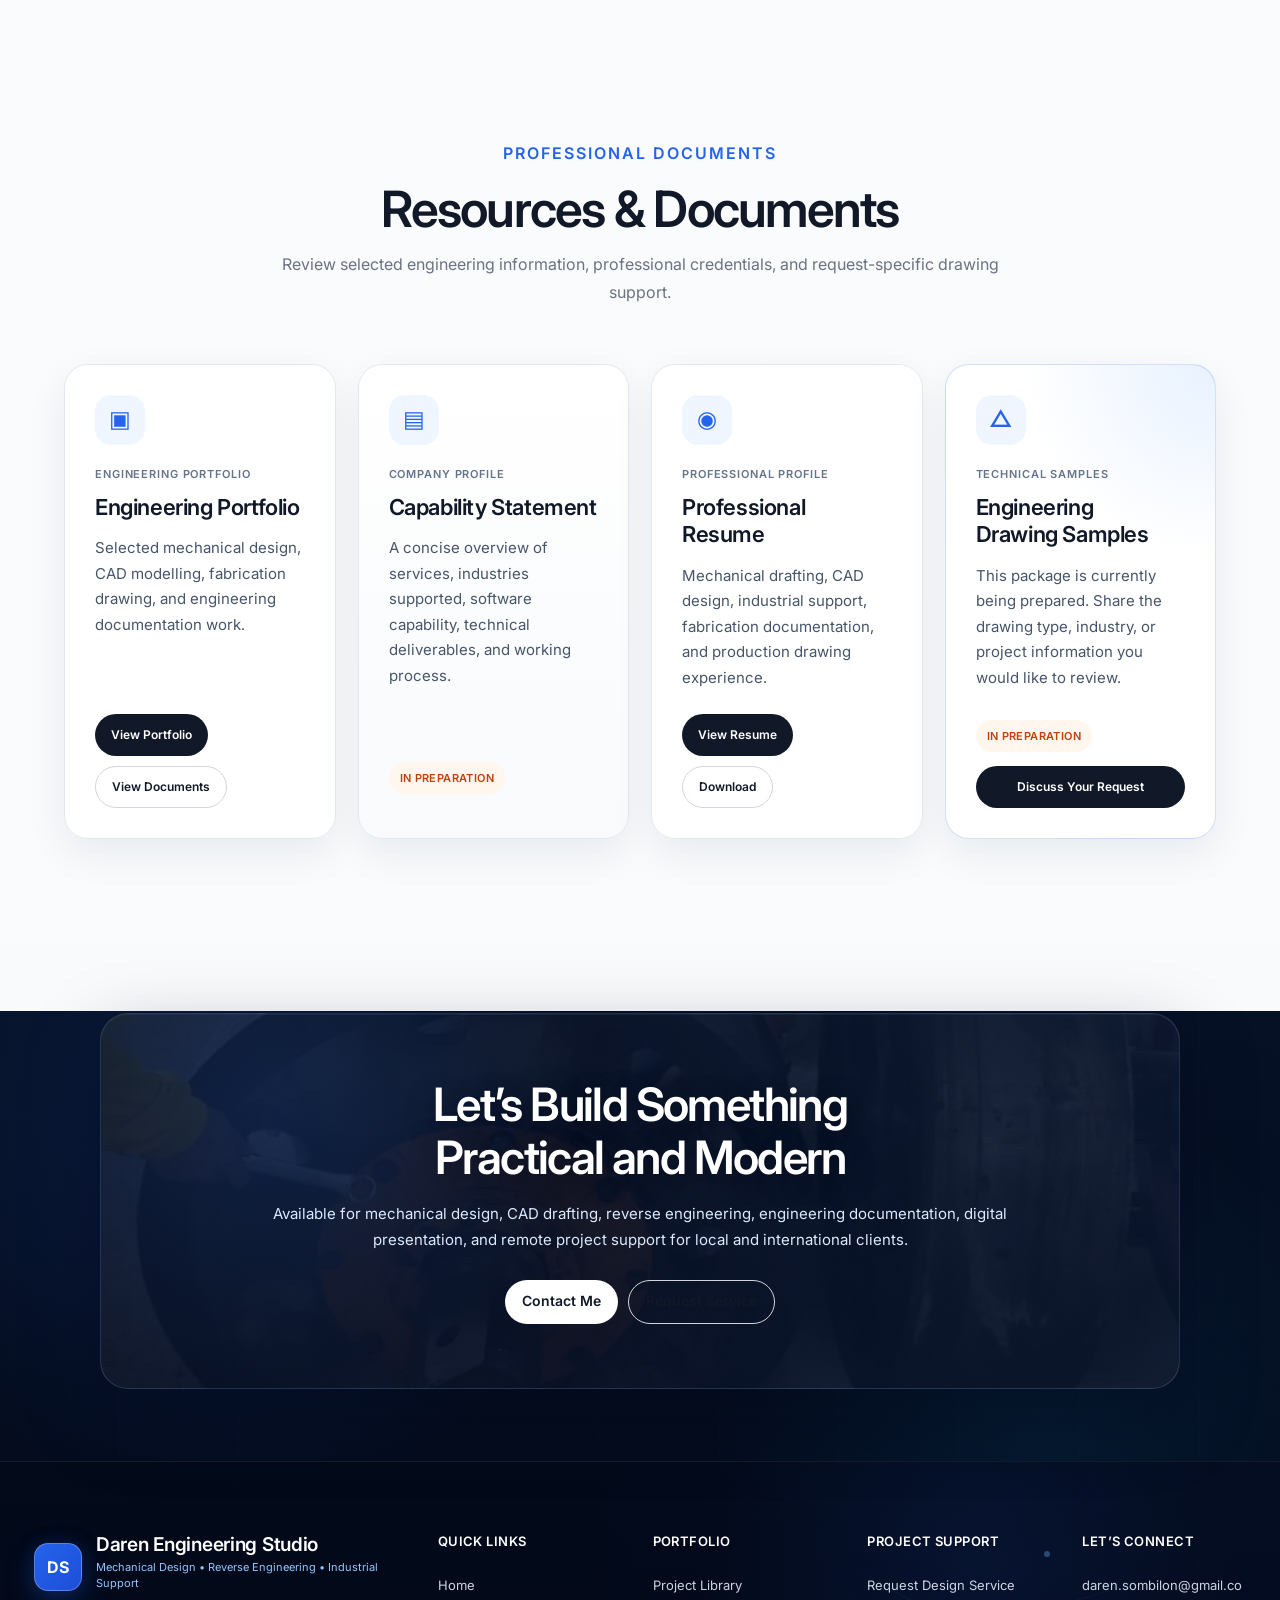
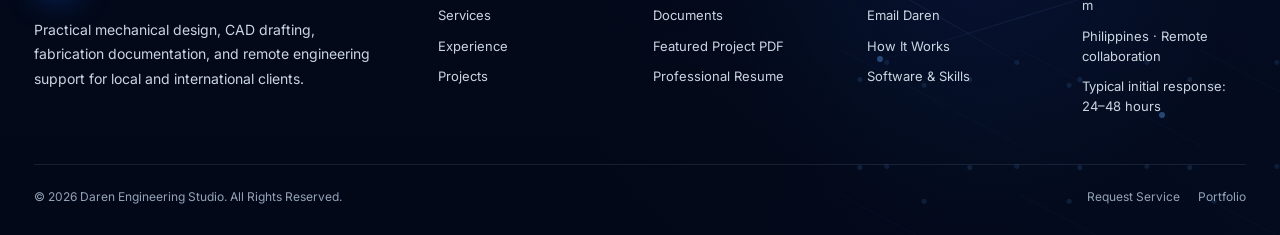
==== commit 61bd60e6: "Add files via upload" ====
--- a/index.html
+++ b/index.html
@@ -1,851 +1,1161 @@
-<!DOCTYPE html>
-<html lang="en">
-<head>
-    <meta charset="UTF-8">
-    <meta name="viewport" content="width=device-width, initial-scale=1.0">
-   <meta name="description"
-      content="Mechanical Engineering, CAD Drafting, 3D Modeling, Engineering Consulting, and Digital Engineering Solutions by Daren Sombilon.">
-
-<meta name="keywords"
-content="Mechanical Engineering, AutoCAD Mechanical, SolidWorks, Autodesk Inventor, Reverse Engineering, CAD Drafting, Fabrication Drawings, Industrial Engineering Support, 3D Modeling, Engineering Consultant">
-
-<meta name="author"
-      content="Daren Sombilon">
-    <title>
-Daren Engineering Studio | Mechanical Design, Reverse Engineering & Industrial Support
-</title>
-    <!-- Google Font -->
-<link rel="preconnect" href="https://fonts.googleapis.com">
-<link rel="preconnect" href="https://fonts.gstatic.com" crossorigin>
-
-<link href="https://fonts.googleapis.com/css2?family=Inter:wght@400;500;600;700;800&display=swap"
-      rel="stylesheet">
-
-<!-- Main CSS -->
-<link rel="stylesheet" href="css/style.css">
- <meta property="og:title"
-content="Daren Engineering Studio">
-
-<meta property="og:description"
-content="Mechanical Design, CAD Drafting, 3D Modeling, Engineering Consulting, and Digital Solutions.">
-
-<meta property="og:image"
-content="https://3dsdaren.github.io/daren-engineering-portfolio/assets/images/hero.jpg">
-
-<meta property="og:image:width" content="1200">
-<meta property="og:image:height" content="630">
-
-<meta property="og:type" content="website">
-
-<meta property="og:site_name"
-content="Daren Engineering Studio">
-
-<meta name="theme-color" content="#0f172a">
-
-<meta name="color-scheme" content="light">
-
-<link rel="icon" type="image/png" href="./assets/images/favicon.png">
-<link rel="apple-touch-icon" href="assets/images/favicon.png">
-
-<link rel="canonical"
-href="https://3dsdaren.github.io/daren-engineering-portfolio/">
-
-<meta property="og:url"
-content="https://3dsdaren.github.io/daren-engineering-portfolio/">
-
-<meta name="robots" content="index, follow">
-
-<meta name="format-detection" content="telephone=no">
-
-<meta name="google-site-verification"
-content="VIDwphcCjFtbL0nwmYIamOXiZj5CKT0TLyp5A0pxwe4" />
-
-<!-- Google Analytics -->
-<script async src="https://www.googletagmanager.com/gtag/js?id=G-SKDB3LPFT9"></script>
-
-<script>
-window.dataLayer = window.dataLayer || [];
-function gtag(){dataLayer.push(arguments);}
-gtag('js', new Date());
-
-gtag('config', 'G-SKDB3LPFT9');
-</script>
-
-</head>
-
-<body>
-
-<div class="lightbox" id="lightbox">
-    <span class="lightbox-close" id="lightboxClose">&times;</span>
-    <img src="" alt="Portfolio Preview" id="lightboxImage">
-</div>
-
-<header class="navbar" id="navbar">
-    <div class="logo">
-    <div class="logo-mark">DS</div>
-
-    <div class="logo-text">
-        <strong>DAREN</strong>
-        <small>Engineering Studio</small>
-    </div>
-</div>
-
-   <nav aria-label="Main Navigation">
-    <a href="index.html#home">Home</a>
-    <a href="index.html#services">Services</a>
-    <a href="index.html#industrial-experience">Experience</a>
-    <a href="index.html#skills">Skills</a>
-    <a href="index.html#case-study">Projects</a>
-    <a href="portfolio.html">Portfolio</a>
-    <a href="portfolio.html#documents">Documents</a>
-    <a href="index.html#contact">Contact</a>
-</nav>
-
-    <a href="#contact" class="btn-primary">Let's Discuss Your Project</a>
-</header>
-
-<section class="hero" id="home">
-    <div class="hero-content">
-        <span class="hero-tag">
-MECHANICAL DESIGN • REVERSE ENGINEERING • INDUSTRIAL SUPPORT
-</span>
-        <h1>Engineering Ideas Into Modern, Functional Systems</h1>
-
-        <p>
-            Mechanical Designer specializing in Industrial Engineering Support,
-Reverse Engineering, CAD Documentation, and Practical Design Solutions
-for maintenance, fabrication, and production environments.
-        </p>
-
-        <div class="hero-buttons">
-
-    <a href="portfolio.html" class="btn-primary">
-        View My Work
-    </a>
-
-    <a href="#services" class="btn-secondary">
-        Explore Services
-    </a>
-
-    <a href="portfolio.html#documents" class="btn-secondary">
-        📘 Engineering Portfolio
-    </a>
-
-    <a href="request.html" class="btn-primary" target="_blank">
-        Request Design Service
-    </a>
-
-    <a href="assets/files/cv/Daren-Sombilon-CV.pdf"
-   class="btn-secondary"
-   target="_blank"
-   rel="noopener noreferrer">
-    Download CV
-</a>
-
-</div>
-
-</div>
-    <div class="hero-image">
-    <img src="assets/images/hero.jpg"
-         alt="Mechanical CAD designer creating industrial engineering solutions using SolidWorks and AutoCAD">
-</div>
-</section>
-
-<section class="section" id="services">
-    <div class="section-title">
-        <h2>What I Can Help With</h2>
-        <p>Engineering, design, coordination, and digital solutions.</p>
-    </div>
-
-    <div class="services-grid">
-        <div class="card">
-            <h3>Engineering Design</h3>
-            <p>Mechanical and fabrication-focused design support.</p>
-        </div>
-
-        <a href="#cad-portfolio" class="card service-link">
-            <h3>CAD & Drafting</h3>
-            <p>Technical drawings, 3D modeling, 3D CAD, rendering, and PDF drawing samples.</p>
-        </a>
-
-        <div class="card">
-            <h3>Project Coordination</h3>
-            <p>Design review, drawing checking, and technical communication.</p>
-        </div>
-
-        <div class="card">
-            <h3>Digital Solutions</h3>
-            <p>Websites, dashboards, and workflow tools.</p>
-        </div>
-    </div>
-</section>
-
-<section class="section how-it-works-section" id="process">
-    <div class="section-title">
-        <h2>How It Works</h2>
-        <p>A simple workflow from sketch or idea to engineering deliverables.</p>
-    </div>
-
-    <div class="process-grid">
-        <div class="process-card">
-            <span>01</span>
-            <h3>Submit Sketch / File Link</h3>
-            <p>Send your sketch, image, PDF, drawing, or file link through the request form.</p>
-        </div>
-
-        <div class="process-card">
-            <span>02</span>
-            <h3>I Review Requirements</h3>
-            <p>I check the scope, available references, expected output, and required design details.</p>
-        </div>
-
-        <div class="process-card">
-            <span>03</span>
-            <h3>Receive Quote / Feedback</h3>
-            <p>You receive initial feedback, clarification questions, and a quotation if the project is suitable.</p>
-        </div>
-
-        <div class="process-card">
-            <span>04</span>
-            <h3>Design Work Begins</h3>
-            <p>CAD modeling, drafting, checking, and documentation work begins based on the agreed scope.</p>
-        </div>
-
-        <div class="process-card">
-            <span>05</span>
-            <h3>Deliverables Sent</h3>
-            <p>Final drawings, PDFs, images, or model references are prepared and sent for your review.</p>
-        </div>
-    </div>
-
-    <div class="process-cta">
-        <a href="request.html" class="btn-primary" target="_blank">
-            Start a Project Request
-        </a>
-    </div>
-</section>
-
-<section class="section why-choose-section" id="why-choose">
-    <div class="section-title">
-        <h2>Why Choose Daren Engineering Studio</h2>
-        <p>Practical engineering support backed by CAD experience, clear communication, and modern digital presentation.</p>
-    </div>
-
-    <div class="why-grid">
-        <div class="why-card">
-            <span>01</span>
-            <h3>Mechanical Engineering Background</h3>
-            <p>Design decisions are guided by practical mechanical understanding, fabrication awareness, and engineering workflow experience.</p>
-        </div>
-
-        <div class="why-card">
-            <span>02</span>
-            <h3>Real CAD & Drafting Experience</h3>
-            <p>Support for 3D modeling, technical drawings, PDF packages, rendering, and documentation for design communication.</p>
-        </div>
-
-        <div class="why-card">
-            <span>03</span>
-            <h3>Practical Design Solutions</h3>
-            <p>Focused on clear, buildable, and review-ready outputs that help clients understand the concept and move forward.</p>
-        </div>
-
-        <div class="why-card">
-            <span>04</span>
-            <h3>Responsive Communication</h3>
-            <p>Project requests are reviewed with attention to scope, references, file links, deadlines, and required deliverables.</p>
-        </div>
-    </div>
-</section>
-
-<section class="section industrial-section" id="industrial-experience">
-
-    <div class="section-title">
-        <h2>Industrial Engineering Support & Reverse Engineering Experience</h2>
-
-        <p>
-            Practical engineering support developed in fast-paced industrial environments,
-            working directly with production, maintenance, workshop, and engineering teams.
-        </p>
-    </div>
-
-    <div class="industrial-card">
-
-        <div class="industrial-intro">
-
-            <h3>Bridge Between Operations, Maintenance, Workshop, and Engineering</h3>
-
-            <p>
-                My experience includes supporting industrial maintenance and production teams
-                through reverse engineering, AutoCAD Mechanical drafting, fabrication drawing
-                preparation, and practical mechanical design support.
-            </p>
-
-            <p>
-                In plant environments, equipment downtime can directly affect production.
-                This required fast technical response, accurate site measurements, clear
-                workshop drawings, and practical solutions that could support maintenance
-                repair and replacement activities.
-            </p>
-
-            <div class="industrial-highlight">
-                <strong>Industrial Experience:</strong>
-                Supporting production, maintenance, workshop,
-                and engineering teams through reverse engineering,
-                fabrication drawings, equipment improvement projects,
-                and practical engineering problem solving.
-            </div>
-
-        </div>
-
-        <div class="industrial-flow">
-
-            <div>Production Team</div>
-            <span>↓</span>
-
-            <div>Maintenance Manager</div>
-            <span>↓</span>
-
-            <div>Daren Engineering Support</div>
-            <span>↓</span>
-
-            <div>Workshop Fabrication</div>
-            <span>↓</span>
-
-            <div>Installation & Maintenance</div>
-            <span>↓</span>
-
-            <div>Machine Back Online</div>
-
-        </div>
-
-    </div>
-
-    <div class="industrial-summary">
-
-        <p>
-            Experienced in supporting production, maintenance,
-            workshop, and engineering teams through reverse engineering,
-            AutoCAD Mechanical drafting, fabrication drawing preparation,
-            equipment modification, and practical problem solving within
-            demanding industrial environments.
-        </p>
-
-    </div>
-
-    <div class="industrial-project-types">
-
-        <h3>Typical Project Experience</h3>
-
-        <ul>
-            <li>Replacement Components</li>
-            <li>Reverse Engineered Parts</li>
-            <li>Machine Modifications</li>
-            <li>Fabrication Drawings</li>
-            <li>Maintenance Improvements</li>
-            <li>Plant Equipment Support</li>
-            <li>Workshop Manufacturing Drawings</li>
-            <li>Industrial Structures & Supports</li>
-        </ul>
-
-    </div>
-
-    <div class="industrial-grid">
-
-        <div class="industrial-item">
-            <h3>Reverse Engineering</h3>
-
-            <p>
-                Measuring existing machine parts and creating usable
-                drawings when original documentation was unavailable.
-            </p>
-        </div>
-
-        <div class="industrial-item">
-            <h3>AutoCAD Mechanical Drafting</h3>
-
-            <p>
-                Preparing practical 2D drawings, fabrication details,
-                replacement parts, and workshop-ready documentation.
-            </p>
-        </div>
-
-        <div class="industrial-item">
-            <h3>Maintenance Support</h3>
-
-            <p>
-                Supporting urgent replacement parts and design modifications
-                to help reduce equipment downtime.
-            </p>
-        </div>
-
-        <div class="industrial-item">
-            <h3>Workshop Coordination</h3>
-
-            <p>
-                Working with fabrication and maintenance teams to ensure
-                drawings were clear, practical, and buildable.
-            </p>
-        </div>
-
-    </div>
-
-</section>
-
-<section class="section skills-section" id="skills">
-    <div class="section-title">
-        <h2>Software & Skills</h2>
-
-
-    <p>
-        Engineering software, drafting tools, CAD platforms,
-        and digital skills used to support design projects.
-    </p>
-</div>
-
-<div class="skills-grid">
-
-    <div class="skill-card">
-        <h3>SolidWorks</h3>
-        <p>3D modeling, assemblies, fabrication design, and technical drawings.</p>
-    </div>
-
-    <div class="skill-card">
-        <h3>Autodesk Inventor</h3>
-        <p>Mechanical design, parametric modeling, and engineering documentation.</p>
-    </div>
-
-    <div class="skill-card">
-    <h3>AutoCAD Mechanical</h3>
-    <p>
-        Mechanical drafting, reverse engineering,
-        fabrication drawings, maintenance support documentation,
-        and workshop-ready drawing packages.
-    </p>
-</div>
-
-    <div class="skill-card">
-        <h3>Onshape</h3>
-        <p>Cloud-based CAD collaboration, 3D modeling, and browser-based design review.</p>
-    </div>
-
-    <div class="skill-card">
-        <h3>Technical Drafting</h3>
-        <p>Manufacturing drawings, fabrication details, and design communication.</p>
-    </div>
-
-    <div class="skill-card">
-        <h3>3D Modeling</h3>
-        <p>Mechanical components, assemblies, concepts, and presentation models.</p>
-    </div>
-
-    <div class="skill-card">
-        <h3>Engineering Documentation</h3>
-        <p>Drawing packages, PDFs, design reviews, and project deliverables.</p>
-    </div>
-
-    <div class="skill-card">
-        <h3>Digital Engineering Solutions</h3>
-<p>Portfolio websites, workflow tools, engineering presentation, and digital solutions.</p>
-    </div>
-
-</div>
-</section>
-
-<section class="tools-section" id="tools">
-    <div class="section-header">
-        <span class="section-tag">ENGINEERING TOOLS</span>
-        <h2>Software & Technologies I Use</h2>
-        <p>
-            Professional engineering and digital design tools used to deliver accurate,
-            efficient, and production-ready solutions.
-        </p>
-    </div>
-
-    <div class="tools-grid">
-
-    <div class="tool-card">
-        <img src="assets/images/tools/solidworks.png" alt="CAD Modeling">
-        <span>SolidWorks</span>
-    </div>
-
-    <div class="tool-card">
-        <img src="assets/images/tools/inventor.png" alt="Mechanical Assembly Design">
-        <span>Autodesk Inventor</span>
-    </div>
-
-    <div class="tool-card">
-        <img src="assets/images/tools/autocad.png" alt="Technical Drafting">
-        <span>AutoCAD Mechanical</span>
-    </div>
-
-    <div class="tool-card">
-        <img src="assets/images/tools/onshape.png" alt="Cloud CAD Modeling">
-        <span>Onshape</span>
-    </div>
-
-    <div class="tool-card">
-        <img src="assets/images/tools/vscode.png" alt="Code Development">
-        <span>VS Code</span>
-    </div>
-
-    <div class="tool-card">
-        <img src="assets/images/tools/github.png" alt="Version Control">
-        <span>GitHub</span>
-    </div>
-
-</div>
-
-</section>
-
-
-<section class="section pricing-section" id="services-packages">
-
-    <div class="section-title">
-        <h2>Engineering Support Packages</h2>
-        <p>
-            Flexible engineering and CAD support tailored to project requirements.
-        </p>
-    </div>
-
-    <div class="pricing-grid">
-
-        <div class="pricing-card">
-
-            <h3>CAD Drafting</h3>
-
-            <p class="pricing-desc">
-                Technical drawings, detailing and documentation support.
-            </p>
-
-            <ul>
-                <li>2D Drawings</li>
-                <li>Drawing Updates</li>
-                <li>PDF Deliverables</li>
-                <li>Revision Support</li>
-            </ul>
-
-            <a href="request.html" class="btn-primary">
-                Request Quote
-            </a>
-
-        </div>
-
-        <div class="pricing-card featured">
-
-            <span class="popular-badge">
-                MOST REQUESTED
-            </span>
-
-            <h3>3D CAD Development</h3>
-
-            <p class="pricing-desc">
-                Complete CAD development and design support.
-            </p>
-
-            <ul>
-                <li>3D Modeling</li>
-                <li>Assemblies</li>
-                <li>Engineering Drawings</li>
-                <li>Rendering Support</li>
-                <li>Design Review</li>
-            </ul>
-
-            <a href="request.html" class="btn-primary">
-                Request Quote
-            </a>
-
-        </div>
-
-        <div class="pricing-card">
-
-            <h3>Engineering Consulting</h3>
-
-            <p class="pricing-desc">
-                Technical review and engineering coordination.
-            </p>
-
-            <ul>
-                <li>Design Review</li>
-                <li>Concept Evaluation</li>
-                <li>Documentation Review</li>
-                <li>Technical Coordination</li>
-            </ul>
-
-            <a href="request.html" class="btn-primary">
-                Request Quote
-            </a>
-
-        </div>
-
-    </div>
-
-</section>
-
-<section class="section testimonials-section" id="testimonials">
-
-    <div class="section-title">
-        <h2>Professional Feedback</h2>
-        <p>
-            Feedback based on engineering design support, CAD documentation,
-            drafting quality, and project coordination.
-        </p>
-    </div>
-
-    <div class="testimonials-grid">
-
-        <div class="testimonial-card">
-            <div class="stars">★★★★★</div>
-            <p>
-                "Daren shows good attention to detail in CAD work and prepares drawings that are clear for review and discussion."
-            </p>
-            <h4>Senior Mechanical Designer</h4>
-            <span>Design Review Feedback</span>
-        </div>
-
-        <div class="testimonial-card">
-            <div class="stars">★★★★★</div>
-            <p>
-                "The drawing documentation is practical, organized, and useful for fabrication and workshop coordination."
-            </p>
-            <h4>Workshop Supervisor</h4>
-            <span>Fabrication Support Feedback</span>
-        </div>
-
-        <div class="testimonial-card">
-            <div class="stars">★★★★★</div>
-            <p>
-                "Daren communicates clearly, responds well to revisions, and supports project requirements with a practical approach."
-            </p>
-            <h4>Project Coordinator</h4>
-            <span>Project Support Feedback</span>
-        </div>
-
-    </div>
-
-</section>
-
-<section class="section stats-section" id="stats">
-
-    <div class="stats-grid">
-
-        <div class="stat-card">
-            <h3><span class="counter" data-target="150">0</span>+</h3>
-            <p>Engineering Drawings</p>
-        </div>
-
-        <div class="stat-card">
-            <h3><span class="counter" data-target="25">0</span>+</h3>
-           <p>Industrial Projects</p>
-        </div>
-
-        <div class="stat-card">
-            <h3><span class="counter" data-target="5">0</span>+</h3>
-            <p>CAD Platforms</p>
-        </div>
-
-        <div class="stat-card">
-            <h3><span class="counter" data-target="100">0</span>%</h3>
-           <p>International Collaboration</p>
-        </div>
-
-    </div>
-
-</section>
-
-<section class="section trust-section">
-
-    <div class="section-title">
-        <h2>Professional Standards</h2>
-        <p>
-            Focused on practical engineering support,
-            clear communication, and professional delivery.
-        </p>
-    </div>
-
-    <div class="trust-grid">
-
-        <div class="trust-card">
-            <h3>24-48h</h3>
-            <p>Typical Initial Response</p>
-        </div>
-
-        <div class="trust-card">
-            <h3>Confidential</h3>
-            <p>Project Information Handling</p>
-        </div>
-
-        <div class="trust-card">
-            <h3>CAD Ready</h3>
-            <p>Engineering Deliverables</p>
-        </div>
-
-        <div class="trust-card">
-            <h3>Remote</h3>
-            <p>Worldwide Collaboration</p>
-        </div>
-
-    </div>
-
-</section>
-
-<section class="section case-study-section" id="case-study">
-<div class="section-title">
-    <h2>Featured Engineering Project</h2>
-    <p>
-        A real engineering design project demonstrating practical problem solving,
-        CAD development, and manufacturing-focused design.
-    </p>
-</div>
-
-<div class="case-study-card">
-
-    <div class="case-study-header">
-        <div class="case-study-image">
-    <img src="assets/images/roller-support-kiln-dryer.jpg"
-     alt="Industrial Roller Support System for Kiln Dryer Design">
-</div>
-        <span>FEATURED PROJECT</span>
-
-       <h3>
-Industrial Roller Support System for Kiln Dryer
-</h3>
-
-        <p>
-            Design and development of a roller support assembly for a kiln dryer system,
-focused on structural support, alignment, maintainability, and reliable operation.
-        </p>
-    </div>
-
-    <div class="case-study-grid">
-
-        <div class="case-study-item">
-            <h4>Challenge</h4>
-
-            <p>
-                Develop a robust roller support structure capable of carrying operational loads while maintaining alignment and serviceability within a kiln dryer system.
-            </p>
-        </div>
-
-        <div class="case-study-item">
-            <h4>Solution</h4>
-
-            <p>
-                Designed a roller support assembly using CAD-based engineering development,
-including structural components, mounting arrangements, and manufacturing-ready documentation.
-            </p>
-        </div>
-
-        <div class="case-study-item">
-            <h4>Engineering Tools</h4>
-
-            <p>
-                SolidWorks, Autodesk Inventor, AutoCAD Mechanical, Onshape
-Engineering Drawings, Design Reviews,
-Mechanical Design Evaluation,
-Project Documentation and Verification.
-            </p>
-        </div>
-
-        <div class="case-study-item">
-            <h4>Deliverables</h4>
-
-            <p>
-                CAD Model, Manufacturing Drawings,
-                Concept Design Package, Technical Documentation.
-            </p>
-        </div>
-
-    </div>
-
-    <div class="case-study-result">
-
-        <h4>Project Outcome</h4>
-
-<p>
-Produced a practical roller support design intended to improve equipment
-stability, load distribution, and long-term maintainability while supporting
-fabrication and installation activities.
-</p>
-
-<div class="case-study-actions">
-    <a href="assets/files/projects/Roller-Support-Kiln-Dryer.pdf"
-   class="btn-primary"
-   target="_blank">
-    View Project PDF
-</a>
-</div>
-
-    </div>
-
-</div>
-</section>
-
-<section class="section portfolio-preview-section" id="cad-portfolio">
-    <div class="section-title">
-        <h2>Engineering Project Library</h2>
-        <p>
-            Browse selected CAD models, renderings, manufacturing drawings,
-            reverse engineering work, and technical case studies.
-        </p>
-    </div>
-
-    <div class="process-cta">
-        <a href="portfolio.html" class="btn-primary">
-            Explore Full Portfolio
-        </a>
-    </div>
-</section>
-
-<section class="contact-section" id="contact">
-    <h2>Let’s Build Something Practical and Modern</h2>
-
-    <p>
-Available for mechanical design, CAD drafting,
-reverse engineering, engineering documentation,
-digital presentation, and remote project support for
-local and international clients.
-</p>
-
-    <div class="hero-buttons">
-
-<a href="mailto:daren.sombilon@gmail.com"
-class="btn-primary">
-Contact Me
-</a>
-
-<a href="request.html"
-class="btn-secondary"
-target="_blank">
-Request Service
-</a>
-
-</div>
-
-</section>
-
-<footer>
-
-    <h3>Daren Engineering Studio</h3>
-
-    <p>
-        Mechanical Design • Reverse Engineering • Industrial Support • Digital Solutions
-    </p>
-
-    <p>
-        Email: daren.sombilon@gmail.com
-    </p>
-
-    <p>
-        © 2026 Daren Engineering Studio. All Rights Reserved.
-    </p>
-
-</footer>
-<button id="backToTop" class="back-to-top" aria-label="Back to top">
-    ↑
-</button>
-
-<script src="js/main.js"></script>
-
-</body>
+<!DOCTYPE html>
+<html lang="en">
+ <head>
+  <meta charset="utf-8"/>
+  <meta content="width=device-width, initial-scale=1.0" name="viewport"/>
+  <meta content="Mechanical Engineering, CAD Drafting, 3D Modeling, Engineering Consulting, and Digital Engineering Solutions by Daren Sombilon." name="description"/>
+  <meta content="Mechanical Engineering, AutoCAD Mechanical, SolidWorks, Autodesk Inventor, Reverse Engineering, CAD Drafting, Fabrication Drawings, Industrial Engineering Support, 3D Modeling, Engineering Consultant" name="keywords"/>
+  <meta content="Daren Sombilon" name="author"/>
+  <title>
+   Daren Engineering Studio | Mechanical Design, Reverse Engineering &amp; Industrial Support
+  </title>
+  <!-- Google Font -->
+  <link href="https://fonts.googleapis.com" rel="preconnect"/>
+  <link crossorigin="" href="https://fonts.gstatic.com" rel="preconnect"/>
+  <link href="https://fonts.googleapis.com/css2?family=Inter:wght@400;500;600;700&amp;display=swap" rel="stylesheet"/>
+  <!-- Main CSS -->
+  <link href="css/style.css" rel="stylesheet"/>
+  <meta content="Daren Engineering Studio" property="og:title"/>
+  <meta content="Mechanical Design, CAD Drafting, 3D Modeling, Engineering Consulting, and Digital Solutions." property="og:description"/>
+  <meta content="https://3dsdaren.github.io/daren-engineering-portfolio/assets/images/hero.jpg" property="og:image"/>
+  <meta content="1200" property="og:image:width"/>
+  <meta content="630" property="og:image:height"/>
+  <meta content="website" property="og:type"/>
+  <meta content="Daren Engineering Studio" property="og:site_name"/>
+  <meta content="#0f172a" name="theme-color"/>
+  <meta content="light" name="color-scheme"/>
+  <link href="./assets/images/favicon.png" rel="icon" type="image/png"/>
+  <link href="assets/images/favicon.png" rel="apple-touch-icon"/>
+  <link href="https://3dsdaren.github.io/daren-engineering-portfolio/" rel="canonical"/>
+  <meta content="https://3dsdaren.github.io/daren-engineering-portfolio/" property="og:url"/>
+  <meta content="index, follow" name="robots"/>
+  <meta content="telephone=no" name="format-detection"/>
+  <meta content="VIDwphcCjFtbL0nwmYIamOXiZj5CKT0TLyp5A0pxwe4" name="google-site-verification"/>
+  <!-- Google Analytics -->
+   <script async="" src="https://www.googletagmanager.com/gtag/js?id=G-SKDB3LPFT9">
+   </script>
+   <script>
+    window.dataLayer = window.dataLayer || [];
+function gtag(){dataLayer.push(arguments);}
+gtag('js', new Date());
+
+gtag('config', 'G-SKDB3LPFT9');
+   </script>
+ </head>
+ <body>
+  <div aria-hidden="true" aria-label="Portfolio image preview" aria-modal="true" class="lightbox" id="lightbox" role="dialog">
+   <span aria-label="Close image preview" class="lightbox-close" id="lightboxClose" role="button" tabindex="0">
+    &times;
+   </span>
+   <img alt="Portfolio Preview" id="lightboxImage" src=""/>
+  </div>
+  <header class="navbar" id="navbar">
+   <div class="logo">
+    <div class="logo-mark">
+     DS
+    </div>
+    <div class="logo-text">
+     <strong>
+      DAREN
+     </strong>
+     <small>
+      Engineering Studio
+     </small>
+    </div>
+   </div>
+   <nav aria-label="Main Navigation">
+    <a href="index.html#home">
+     Home
+    </a>
+    <a href="index.html#services">
+     Services
+    </a>
+    <a href="index.html#industrial-experience">
+     Experience
+    </a>
+    <a href="index.html#skills">
+     Skills
+    </a>
+    <a href="index.html#case-study">
+     Projects
+    </a>
+    <a href="portfolio.html">
+     Portfolio
+    </a>
+    <a href="portfolio.html#documents">
+     Documents
+    </a>
+    <a href="index.html#contact">
+     Contact
+    </a>
+   </nav>
+   <a class="btn-primary" href="#contact">
+    Let's Discuss Your Project
+   </a>
+  </header>
+  <section class="hero interactive-industrial-hero" id="home">
+   <div class="hero-industrial-background" aria-hidden="true"></div>
+   <div class="hero-parallax-layer hero-parallax-far" aria-hidden="true"></div>
+   <div class="hero-parallax-layer hero-parallax-mid" aria-hidden="true"></div>
+   <div class="hero-parallax-layer hero-parallax-near" aria-hidden="true"></div>
+   <div class="hero-constellation" aria-hidden="true">
+    <span class="constellation-line line-1"></span>
+    <span class="constellation-line line-2"></span>
+    <span class="constellation-line line-3"></span>
+    <span class="constellation-line line-4"></span>
+    <span class="constellation-line line-5"></span>
+    <span class="constellation-dot dot-1"></span>
+    <span class="constellation-dot dot-2"></span>
+    <span class="constellation-dot dot-3"></span>
+    <span class="constellation-dot dot-4"></span>
+    <span class="constellation-dot dot-5"></span>
+    <span class="constellation-dot dot-6"></span>
+   </div>
+   <div class="hero-content">
+    <span class="hero-tag">
+     MECHANICAL DESIGN &bull; REVERSE ENGINEERING &bull; INDUSTRIAL SUPPORT
+    </span>
+    <h1>
+     Engineering Ideas Into Modern, Functional Systems
+    </h1>
+    <p>
+     Mechanical design, reverse engineering, CAD documentation, and practical engineering support for fabrication, maintenance, and production environments.
+    </p>
+    <div class="hero-actions" aria-label="Homepage actions">
+     <a class="btn-primary hero-main-btn" href="request.html">
+      Request Design Service
+     </a>
+     <a class="btn-secondary" href="portfolio.html">
+      View My Work
+     </a>
+     <a class="btn-secondary" href="#services">
+      Explore Services
+     </a>
+     <a class="btn-secondary" download href="assets/files/resume/Daren-Sombilon-Resume.pdf">
+      Download CV
+     </a>
+    </div>
+   </div>
+   <div class="hero-image" aria-label="Engineering design workspace" title="Engineering Design Innovation Solutions">
+    <img alt="Mechanical CAD designer creating industrial engineering solutions using SolidWorks and AutoCAD" fetchpriority="high" height="900" loading="eager" src="assets/images/hero.jpg" width="1400"/>
+   </div>
+  </section>
+  <section class="section" id="services">
+   <div class="section-title">
+    <h2>
+     What I Can Help With
+    </h2>
+    <p>
+     Engineering, design, coordination, and digital solutions.
+    </p>
+   </div>
+   <div class="services-grid">
+    <div class="card">
+     <h3>
+      Engineering Design
+     </h3>
+     <p>
+      Mechanical and fabrication-focused design support.
+     </p>
+    </div>
+    <a class="card service-link" href="#cad-portfolio">
+     <h3>
+      CAD &amp; Drafting
+     </h3>
+     <p>
+      Technical drawings, 3D modeling, 3D CAD, rendering, and PDF drawing samples.
+     </p>
+    </a>
+    <div class="card">
+     <h3>
+      Project Coordination
+     </h3>
+     <p>
+      Design review, drawing checking, and technical communication.
+     </p>
+    </div>
+    <div class="card">
+     <h3>
+      Digital Solutions
+     </h3>
+     <p>
+      Websites, dashboards, and workflow tools.
+     </p>
+    </div>
+   </div>
+  </section>
+  <section class="section how-it-works-section" id="process">
+   <div class="section-title">
+    <h2>
+     How It Works
+    </h2>
+    <p>
+     A simple workflow from sketch or idea to engineering deliverables.
+    </p>
+   </div>
+   <div class="process-grid">
+    <div class="process-card">
+     <span>
+      01
+     </span>
+     <h3>
+      Submit Sketch / File Link
+     </h3>
+     <p>
+      Send your sketch, image, PDF, drawing, or file link through the request form.
+     </p>
+    </div>
+    <div class="process-card">
+     <span>
+      02
+     </span>
+     <h3>
+      I Review Requirements
+     </h3>
+     <p>
+      I check the scope, available references, expected output, and required design details.
+     </p>
+    </div>
+    <div class="process-card">
+     <span>
+      03
+     </span>
+     <h3>
+      Receive Quote / Feedback
+     </h3>
+     <p>
+      You receive initial feedback, clarification questions, and a quotation if the project is suitable.
+     </p>
+    </div>
+    <div class="process-card">
+     <span>
+      04
+     </span>
+     <h3>
+      Design Work Begins
+     </h3>
+     <p>
+      CAD modeling, drafting, checking, and documentation work begins based on the agreed scope.
+     </p>
+    </div>
+    <div class="process-card">
+     <span>
+      05
+     </span>
+     <h3>
+      Deliverables Sent
+     </h3>
+     <p>
+      Final drawings, PDFs, images, or model references are prepared and sent for your review.
+     </p>
+    </div>
+   </div>
+   <div class="process-cta">
+    <a class="btn-primary" href="request.html" rel="noopener noreferrer" target="_blank">
+     Start a Project Request
+    </a>
+   </div>
+  </section>
+  <section class="section why-choose-section" id="why-choose">
+   <div class="section-title">
+    <h2>
+     Why Choose Daren Engineering Studio
+    </h2>
+    <p>
+     Practical engineering support backed by CAD experience, clear communication, and modern digital presentation.
+    </p>
+   </div>
+   <div class="why-grid">
+    <div class="why-card">
+     <span>
+      01
+     </span>
+     <h3>
+      Mechanical Engineering Background
+     </h3>
+     <p>
+      Design decisions are guided by practical mechanical understanding, fabrication awareness, and engineering workflow experience.
+     </p>
+    </div>
+    <div class="why-card">
+     <span>
+      02
+     </span>
+     <h3>
+      Real CAD &amp; Drafting Experience
+     </h3>
+     <p>
+      Support for 3D modeling, technical drawings, PDF packages, rendering, and documentation for design communication.
+     </p>
+    </div>
+    <div class="why-card">
+     <span>
+      03
+     </span>
+     <h3>
+      Practical Design Solutions
+     </h3>
+     <p>
+      Focused on clear, buildable, and review-ready outputs that help clients understand the concept and move forward.
+     </p>
+    </div>
+    <div class="why-card">
+     <span>
+      04
+     </span>
+     <h3>
+      Responsive Communication
+     </h3>
+     <p>
+      Project requests are reviewed with attention to scope, references, file links, deadlines, and required deliverables.
+     </p>
+    </div>
+   </div>
+  </section>
+  <section class="section industrial-section" id="industrial-experience">
+   <div class="section-title">
+    <h2>
+     Industrial Engineering Support &amp; Reverse Engineering Experience
+    </h2>
+    <p>
+     Practical engineering support developed in fast-paced industrial environments,
+            working directly with production, maintenance, workshop, and engineering teams.
+    </p>
+   </div>
+   <div class="industrial-card">
+    <div class="industrial-intro">
+     <h3>
+      Bridge Between Operations, Maintenance, Workshop, and Engineering
+     </h3>
+     <p>
+      My experience includes supporting industrial maintenance and production teams
+                through reverse engineering, AutoCAD Mechanical drafting, fabrication drawing
+                preparation, and practical mechanical design support.
+     </p>
+     <p>
+      In plant environments, equipment downtime can directly affect production.
+                This required fast technical response, accurate site measurements, clear
+                workshop drawings, and practical solutions that could support maintenance
+                repair and replacement activities.
+     </p>
+     <div class="industrial-highlight">
+      <strong>
+       Industrial Experience:
+      </strong>
+      Supporting production, maintenance, workshop,
+                and engineering teams through reverse engineering,
+                fabrication drawings, equipment improvement projects,
+                and practical engineering problem solving.
+     </div>
+    </div>
+    <div class="industrial-flow">
+     <div>
+      Production Team
+     </div>
+     <span>
+      &darr;
+     </span>
+     <div>
+      Maintenance Manager
+     </div>
+     <span>
+      &darr;
+     </span>
+     <div>
+      Daren Engineering Support
+     </div>
+     <span>
+      &darr;
+     </span>
+     <div>
+      Workshop Fabrication
+     </div>
+     <span>
+      &darr;
+     </span>
+     <div>
+      Installation &amp; Maintenance
+     </div>
+     <span>
+      &darr;
+     </span>
+     <div>
+      Machine Back Online
+     </div>
+    </div>
+   </div>
+   <div class="industrial-summary">
+    <p>
+     Experienced in supporting production, maintenance,
+            workshop, and engineering teams through reverse engineering,
+            AutoCAD Mechanical drafting, fabrication drawing preparation,
+            equipment modification, and practical problem solving within
+            demanding industrial environments.
+    </p>
+   </div>
+   <div class="industrial-project-types">
+    <h3>
+     Typical Project Experience
+    </h3>
+    <ul>
+     <li>
+      Replacement Components
+     </li>
+     <li>
+      Reverse Engineered Parts
+     </li>
+     <li>
+      Machine Modifications
+     </li>
+     <li>
+      Fabrication Drawings
+     </li>
+     <li>
+      Maintenance Improvements
+     </li>
+     <li>
+      Plant Equipment Support
+     </li>
+     <li>
+      Workshop Manufacturing Drawings
+     </li>
+     <li>
+      Industrial Structures &amp; Supports
+     </li>
+    </ul>
+   </div>
+   <div class="industrial-grid">
+    <div class="industrial-item">
+     <h3>
+      Reverse Engineering
+     </h3>
+     <p>
+      Measuring existing machine parts and creating usable
+                drawings when original documentation was unavailable.
+     </p>
+    </div>
+    <div class="industrial-item">
+     <h3>
+      AutoCAD Mechanical Drafting
+     </h3>
+     <p>
+      Preparing practical 2D drawings, fabrication details,
+                replacement parts, and workshop-ready documentation.
+     </p>
+    </div>
+    <div class="industrial-item">
+     <h3>
+      Maintenance Support
+     </h3>
+     <p>
+      Supporting urgent replacement parts and design modifications
+                to help reduce equipment downtime.
+     </p>
+    </div>
+    <div class="industrial-item">
+     <h3>
+      Workshop Coordination
+     </h3>
+     <p>
+      Working with fabrication and maintenance teams to ensure
+                drawings were clear, practical, and buildable.
+     </p>
+    </div>
+   </div>
+  </section>
+  <section class="section skills-section" id="skills">
+   <div class="section-title">
+    <h2>
+     Software &amp; Skills
+    </h2>
+    <p>
+     Engineering software, drafting tools, CAD platforms,
+        and digital skills used to support design projects.
+    </p>
+   </div>
+   <div class="skills-grid">
+    <div class="skill-card">
+     <h3>
+      SolidWorks
+     </h3>
+     <p>
+      3D modeling, assemblies, fabrication design, and technical drawings.
+     </p>
+    </div>
+    <div class="skill-card">
+     <h3>
+      Autodesk Inventor
+     </h3>
+     <p>
+      Mechanical design, parametric modeling, and engineering documentation.
+     </p>
+    </div>
+    <div class="skill-card">
+     <h3>
+      AutoCAD Mechanical
+     </h3>
+     <p>
+      Mechanical drafting, reverse engineering,
+        fabrication drawings, maintenance support documentation,
+        and workshop-ready drawing packages.
+     </p>
+    </div>
+    <div class="skill-card">
+     <h3>
+      Onshape
+     </h3>
+     <p>
+      Cloud-based CAD collaboration, 3D modeling, and browser-based design review.
+     </p>
+    </div>
+    <div class="skill-card">
+     <h3>
+      Technical Drafting
+     </h3>
+     <p>
+      Manufacturing drawings, fabrication details, and design communication.
+     </p>
+    </div>
+    <div class="skill-card">
+     <h3>
+      3D Modeling
+     </h3>
+     <p>
+      Mechanical components, assemblies, concepts, and presentation models.
+     </p>
+    </div>
+    <div class="skill-card">
+     <h3>
+      Engineering Documentation
+     </h3>
+     <p>
+      Drawing packages, PDFs, design reviews, and project deliverables.
+     </p>
+    </div>
+    <div class="skill-card">
+     <h3>
+      Digital Engineering Solutions
+     </h3>
+     <p>
+      Portfolio websites, workflow tools, engineering presentation, and digital solutions.
+     </p>
+    </div>
+   </div>
+  </section>
+  <section class="tools-section" id="tools">
+   <div class="tech-motion-background" aria-hidden="true">
+    <div class="tech-numbers tech-numbers-a">0 1 3 5 8 13 21 34 55 89</div>
+    <div class="tech-numbers tech-numbers-b">π 3.1416 ∑ Δ θ λ μ σ √ ∞</div>
+    <div class="tech-code tech-code-a">CAD_MODEL(); ASSEMBLY_CHECK(); DRAWING_RELEASE();</div>
+    <div class="tech-code tech-code-b">IF tolerance_ok THEN fabricate ELSE revise;</div>
+
+    <div class="tech-cube">
+     <span class="cube-face cube-front"></span>
+     <span class="cube-face cube-back"></span>
+     <span class="cube-face cube-right"></span>
+     <span class="cube-face cube-left"></span>
+     <span class="cube-face cube-top"></span>
+     <span class="cube-face cube-bottom"></span>
+     <span class="cube-gear cube-gear-large">⚙</span>
+     <span class="cube-gear cube-gear-small">⚙</span>
+    </div>
+   </div>
+   <div class="section-header">
+    <span class="section-tag">
+     ENGINEERING TOOLS
+    </span>
+    <h2>
+     Software &amp; Technologies I Use
+    </h2>
+    <p>
+     Professional engineering and digital design tools used to deliver accurate,
+            efficient, and production-ready solutions.
+    </p>
+   </div>
+   <div class="tools-grid">
+    <div class="tool-card">
+     <img alt="SolidWorks logo" loading="lazy" src="assets/images/tools/solidworks.png"/>
+     <span>
+      SolidWorks
+     </span>
+    </div>
+    <div class="tool-card">
+     <img alt="Autodesk Inventor logo" loading="lazy" src="assets/images/tools/inventor.png"/>
+     <span>
+      Autodesk Inventor
+     </span>
+    </div>
+    <div class="tool-card">
+     <img alt="AutoCAD Mechanical logo" loading="lazy" src="assets/images/tools/autocad.png"/>
+     <span>
+      AutoCAD Mechanical
+     </span>
+    </div>
+    <div class="tool-card">
+     <img alt="Onshape logo" loading="lazy" src="assets/images/tools/onshape.png"/>
+     <span>
+      Onshape
+     </span>
+    </div>
+    <div class="tool-card">
+     <img alt="VS Code logo" loading="lazy" src="assets/images/tools/vscode.png"/>
+     <span>
+      VS Code
+     </span>
+    </div>
+    <div class="tool-card">
+     <img alt="GitHub logo" loading="lazy" src="assets/images/tools/github.png"/>
+     <span>
+      GitHub
+     </span>
+    </div>
+   </div>
+  </section>
+  <section class="section pricing-section" id="services-packages">
+   <div class="section-title">
+    <h2>
+     Engineering Support Packages
+    </h2>
+    <p>
+     Flexible engineering and CAD support tailored to project requirements.
+    </p>
+   </div>
+   <div class="pricing-grid">
+    <div class="pricing-card">
+     <h3>
+      CAD Drafting
+     </h3>
+     <p class="pricing-desc">
+      Technical drawings, detailing and documentation support.
+     </p>
+     <ul>
+      <li>
+       2D Drawings
+      </li>
+      <li>
+       Drawing Updates
+      </li>
+      <li>
+       PDF Deliverables
+      </li>
+      <li>
+       Revision Support
+      </li>
+     </ul>
+     <a class="btn-primary" href="request.html">
+      Request Quote
+     </a>
+    </div>
+    <div class="pricing-card featured">
+     <span class="popular-badge">
+      MOST REQUESTED
+     </span>
+     <h3>
+      3D CAD Development
+     </h3>
+     <p class="pricing-desc">
+      Complete CAD development and design support.
+     </p>
+     <ul>
+      <li>
+       3D Modeling
+      </li>
+      <li>
+       Assemblies
+      </li>
+      <li>
+       Engineering Drawings
+      </li>
+      <li>
+       Rendering Support
+      </li>
+      <li>
+       Design Review
+      </li>
+     </ul>
+     <a class="btn-primary" href="request.html">
+      Request Quote
+     </a>
+    </div>
+    <div class="pricing-card">
+     <h3>
+      Engineering Consulting
+     </h3>
+     <p class="pricing-desc">
+      Technical review and engineering coordination.
+     </p>
+     <ul>
+      <li>
+       Design Review
+      </li>
+      <li>
+       Concept Evaluation
+      </li>
+      <li>
+       Documentation Review
+      </li>
+      <li>
+       Technical Coordination
+      </li>
+     </ul>
+     <a class="btn-primary" href="request.html">
+      Request Quote
+     </a>
+    </div>
+   </div>
+  </section>
+  <section class="section testimonials-section" id="testimonials">
+   <div class="section-title">
+    <h2>
+     Professional Feedback
+    </h2>
+    <p>
+     Feedback based on engineering design support, CAD documentation,
+            drafting quality, and project coordination.
+    </p>
+   </div>
+   <div class="testimonials-grid">
+    <div class="testimonial-card">
+     <div class="stars">
+      &starf;&starf;&starf;&starf;&starf;
+     </div>
+     <p>
+      "Daren shows good attention to detail in CAD work and prepares drawings that are clear for review and discussion."
+     </p>
+     <h4>
+      Senior Mechanical Designer
+     </h4>
+     <span>
+      Design Review Feedback
+     </span>
+    </div>
+    <div class="testimonial-card">
+     <div class="stars">
+      &starf;&starf;&starf;&starf;&starf;
+     </div>
+     <p>
+      "The drawing documentation is practical, organized, and useful for fabrication and workshop coordination."
+     </p>
+     <h4>
+      Workshop Supervisor
+     </h4>
+     <span>
+      Fabrication Support Feedback
+     </span>
+    </div>
+    <div class="testimonial-card">
+     <div class="stars">
+      &starf;&starf;&starf;&starf;&starf;
+     </div>
+     <p>
+      "Daren communicates clearly, responds well to revisions, and supports project requirements with a practical approach."
+     </p>
+     <h4>
+      Project Coordinator
+     </h4>
+     <span>
+      Project Support Feedback
+     </span>
+    </div>
+   </div>
+  </section>
+  <section class="section stats-section" id="stats">
+   <div class="stats-grid">
+    <div class="stat-card">
+     <h3>
+      <span class="counter" data-target="150">
+       0
+      </span>
+      +
+     </h3>
+     <p>
+      Engineering Drawings
+     </p>
+    </div>
+    <div class="stat-card">
+     <h3>
+      <span class="counter" data-target="25">
+       0
+      </span>
+      +
+     </h3>
+     <p>
+      Industrial Projects
+     </p>
+    </div>
+    <div class="stat-card">
+     <h3>
+      <span class="counter" data-target="5">
+       0
+      </span>
+      +
+     </h3>
+     <p>
+      CAD Platforms
+     </p>
+    </div>
+    <div class="stat-card">
+     <h3>
+      <span class="counter" data-target="100">
+       0
+      </span>
+      %
+     </h3>
+     <p>
+      International Collaboration
+     </p>
+    </div>
+   </div>
+  </section>
+  <section class="section trust-section">
+   <div class="section-title">
+    <h2>
+     Professional Standards
+    </h2>
+    <p>
+     Focused on practical engineering support,
+            clear communication, and professional delivery.
+    </p>
+   </div>
+   <div class="trust-grid">
+    <div class="trust-card">
+     <h3>
+      24-48h
+     </h3>
+     <p>
+      Typical Initial Response
+     </p>
+    </div>
+    <div class="trust-card">
+     <h3>
+      Confidential
+     </h3>
+     <p>
+      Project Information Handling
+     </p>
+    </div>
+    <div class="trust-card">
+     <h3>
+      CAD Ready
+     </h3>
+     <p>
+      Engineering Deliverables
+     </p>
+    </div>
+    <div class="trust-card">
+     <h3>
+      Remote
+     </h3>
+     <p>
+      Worldwide Collaboration
+     </p>
+    </div>
+   </div>
+  </section>
+  <section class="section case-study-section" id="case-study">
+   <div class="section-title">
+    <h2>
+     Featured Engineering Project
+    </h2>
+    <p>
+     A real engineering design project demonstrating practical problem solving,
+        CAD development, and manufacturing-focused design.
+    </p>
+   </div>
+   <div class="case-study-card">
+    <div class="case-study-header">
+     <div class="case-study-image">
+      <img alt="Industrial Roller Support System for Kiln Dryer Design" loading="lazy" src="assets/images/roller-support-kiln-dryer.jpg"/>
+     </div>
+     <span>
+      FEATURED PROJECT
+     </span>
+     <h3>
+      Industrial Roller Support System for Kiln Dryer
+     </h3>
+     <p>
+      Design and development of a roller support assembly for a kiln dryer system,
+focused on structural support, alignment, maintainability, and reliable operation.
+     </p>
+    </div>
+    <div class="case-study-grid">
+     <div class="case-study-item">
+      <h4>
+       Challenge
+      </h4>
+      <p>
+       Develop a robust roller support structure capable of carrying operational loads while maintaining alignment and serviceability within a kiln dryer system.
+      </p>
+     </div>
+     <div class="case-study-item">
+      <h4>
+       Solution
+      </h4>
+      <p>
+       Designed a roller support assembly using CAD-based engineering development,
+including structural components, mounting arrangements, and manufacturing-ready documentation.
+      </p>
+     </div>
+     <div class="case-study-item">
+      <h4>
+       Engineering Tools
+      </h4>
+      <p>
+       SolidWorks, Autodesk Inventor, AutoCAD Mechanical, Onshape
+Engineering Drawings, Design Reviews,
+Mechanical Design Evaluation,
+Project Documentation and Verification.
+      </p>
+     </div>
+     <div class="case-study-item">
+      <h4>
+       Deliverables
+      </h4>
+      <p>
+       CAD Model, Manufacturing Drawings,
+                Concept Design Package, Technical Documentation.
+      </p>
+     </div>
+    </div>
+    <div class="case-study-result">
+     <h4>
+      Project Outcome
+     </h4>
+     <p>
+      Produced a practical roller support design intended to improve equipment
+stability, load distribution, and long-term maintainability while supporting
+fabrication and installation activities.
+     </p>
+     <div class="case-study-actions">
+      <a class="btn-primary" href="assets/files/projects/Roller-Support-Kiln-Dryer.pdf" rel="noopener noreferrer" target="_blank">
+       View Project PDF
+      </a>
+     </div>
+    </div>
+   </div>
+  </section>
+  <section class="section portfolio-preview-section" id="cad-portfolio">
+   <div class="section-title">
+    <h2>
+     Engineering Project Library
+    </h2>
+    <p>
+     Browse selected CAD models, renderings, manufacturing drawings,
+            reverse engineering work, and technical case studies.
+    </p>
+   </div>
+   <div class="process-cta">
+    <a class="btn-primary" href="portfolio.html">
+     Explore Full Portfolio
+    </a>
+   </div>
+  </section>
+
+  <section class="section home-documents-section" id="documents">
+   <div class="section-title">
+    <span class="section-tag">PROFESSIONAL DOCUMENTS</span>
+    <h2>Resources &amp; Documents</h2>
+    <p>
+     Review selected engineering information, professional credentials,
+     and request-specific drawing support.
+    </p>
+   </div>
+
+   <div class="home-documents-grid">
+    <article class="home-document-card">
+     <div class="home-document-icon" aria-hidden="true">▣</div>
+     <span class="home-document-type">ENGINEERING PORTFOLIO</span>
+     <h3>Engineering Portfolio</h3>
+     <p>
+      Selected mechanical design, CAD modelling, fabrication drawing,
+      and engineering documentation work.
+     </p>
+     <div class="home-document-actions">
+      <a class="btn-primary" href="portfolio.html">View Portfolio</a>
+      <a class="btn-secondary" href="portfolio.html#documents">View Documents</a>
+     </div>
+    </article>
+
+    <article class="home-document-card is-preparation">
+     <div class="home-document-icon" aria-hidden="true">▤</div>
+     <span class="home-document-type">COMPANY PROFILE</span>
+     <h3>Capability Statement</h3>
+     <p>
+      A concise overview of services, industries supported, software capability,
+      technical deliverables, and working process.
+     </p>
+     <div class="document-status">In Preparation</div>
+    </article>
+
+    <article class="home-document-card">
+     <div class="home-document-icon" aria-hidden="true">◉</div>
+     <span class="home-document-type">PROFESSIONAL PROFILE</span>
+     <h3>Professional Resume</h3>
+     <p>
+      Mechanical drafting, CAD design, industrial support,
+      fabrication documentation, and production drawing experience.
+     </p>
+     <div class="home-document-actions">
+      <a class="btn-primary"
+         href="assets/files/resume/Daren-Sombilon-Resume.pdf"
+         target="_blank"
+         rel="noopener noreferrer">View Resume</a>
+      <a class="btn-secondary"
+         href="assets/files/resume/Daren-Sombilon-Resume.pdf"
+         download>Download</a>
+     </div>
+    </article>
+
+    <article class="home-document-card is-request">
+     <div class="home-document-icon" aria-hidden="true">△</div>
+     <span class="home-document-type">TECHNICAL SAMPLES</span>
+     <h3>Engineering Drawing Samples</h3>
+     <p>
+      This package is currently being prepared. Share the drawing type,
+      industry, or project information you would like to review.
+     </p>
+     <div class="document-status">In Preparation</div>
+     <a class="btn-primary document-request-btn" href="request.html">
+      Discuss Your Request
+     </a>
+    </article>
+   </div>
+  </section>
+
+  <div class="contact-footer-band">
+  <section class="contact-section" id="contact">
+   <h2>
+    Let&rsquo;s Build Something Practical and Modern
+   </h2>
+   <p>
+    Available for mechanical design, CAD drafting,
+reverse engineering, engineering documentation,
+digital presentation, and remote project support for
+local and international clients.
+   </p>
+   <div class="hero-buttons">
+    <a class="btn-primary" href="mailto:daren.sombilon@gmail.com">
+     Contact Me
+    </a>
+    <a class="btn-secondary" href="request.html" rel="noopener noreferrer" target="_blank">
+     Request Service
+    </a>
+   </div>
+  </section>
+  <footer class="site-footer">
+   <div class="footer-constellation" aria-hidden="true">
+    <span class="footer-node node-a"></span>
+    <span class="footer-node node-b"></span>
+    <span class="footer-node node-c"></span>
+    <span class="footer-line footer-line-a"></span>
+    <span class="footer-line footer-line-b"></span>
+   </div>
+
+   <div class="footer-grid">
+    <div class="footer-brand">
+     <div class="footer-brand-heading">
+      <div class="logo-mark footer-logo-mark">DS</div>
+      <div>
+       <h3>Daren Engineering Studio</h3>
+       <p class="footer-brand-subtitle">
+        Mechanical Design • Reverse Engineering • Industrial Support
+       </p>
+      </div>
+     </div>
+     <p>
+      Practical mechanical design, CAD drafting, fabrication documentation,
+      and remote engineering support for local and international clients.
+     </p>
+    </div>
+
+    <div class="footer-column">
+     <h4>Quick Links</h4>
+     <a href="index.html#home">Home</a>
+     <a href="index.html#services">Services</a>
+     <a href="index.html#industrial-experience">Experience</a>
+     <a href="index.html#case-study">Projects</a>
+    </div>
+
+    <div class="footer-column">
+     <h4>Portfolio</h4>
+     <a href="portfolio.html">Project Library</a>
+     <a href="portfolio.html#documents">Documents</a>
+     <a href="assets/files/projects/Roller-Support-Kiln-Dryer.pdf"
+        target="_blank"
+        rel="noopener noreferrer">Featured Project PDF</a>
+     <a href="assets/files/resume/Daren-Sombilon-Resume.pdf"
+        target="_blank"
+        rel="noopener noreferrer">Professional Resume</a>
+    </div>
+
+    <div class="footer-column">
+     <h4>Project Support</h4>
+     <a href="request.html">Request Design Service</a>
+     <a href="mailto:daren.sombilon@gmail.com">Email Daren</a>
+     <a href="index.html#process">How It Works</a>
+     <a href="index.html#skills">Software &amp; Skills</a>
+    </div>
+
+    <div class="footer-column footer-contact">
+     <h4>Let’s Connect</h4>
+     <a href="mailto:daren.sombilon@gmail.com">
+      daren.sombilon@gmail.com
+     </a>
+     <p>Philippines · Remote collaboration</p>
+     <p>Typical initial response: 24–48 hours</p>
+    </div>
+   </div>
+
+   <div class="footer-bottom">
+    <p>&copy; 2026 Daren Engineering Studio. All Rights Reserved.</p>
+    <div class="footer-bottom-links">
+     <a href="request.html">Request Service</a>
+     <a href="portfolio.html">Portfolio</a>
+    </div>
+   </div>
+  </footer>
+  </div>
+  <button aria-label="Back to top" class="back-to-top" id="backToTop">
+   &uarr;
+  </button>
+  <script>
+   (() => {
+    const hero = document.querySelector(".interactive-industrial-hero");
+    if (!hero) return;
+
+    const reduceMotion = window.matchMedia("(prefers-reduced-motion: reduce)");
+
+    function resetHeroMotion() {
+     hero.style.setProperty("--mouse-x", "0");
+     hero.style.setProperty("--mouse-y", "0");
+     hero.style.setProperty("--glow-x", "50%");
+     hero.style.setProperty("--glow-y", "50%");
+    }
+
+    function updateHeroMotion(event) {
+     if (reduceMotion.matches) return;
+
+     const rect = hero.getBoundingClientRect();
+     const relativeX = (event.clientX - rect.left) / rect.width;
+     const relativeY = (event.clientY - rect.top) / rect.height;
+
+     const x = (relativeX - 0.5) * 2;
+     const y = (relativeY - 0.5) * 2;
+
+     hero.style.setProperty("--mouse-x", x.toFixed(3));
+     hero.style.setProperty("--mouse-y", y.toFixed(3));
+     hero.style.setProperty("--glow-x", `${(relativeX * 100).toFixed(1)}%`);
+     hero.style.setProperty("--glow-y", `${(relativeY * 100).toFixed(1)}%`);
+    }
+
+    hero.addEventListener("pointermove", updateHeroMotion, { passive: true });
+    hero.addEventListener("pointerleave", resetHeroMotion);
+    reduceMotion.addEventListener?.("change", resetHeroMotion);
+
+    resetHeroMotion();
+   })();
+  </script>
+  <script defer src="js/main.js">
+  </script>
+ </body>
 </html>
--- a/css/style.css
+++ b/css/style.css
@@ -2911,3 +2911,3516 @@
     }
 }
 
+/* =========================================================
+   PROFESSIONAL TYPOGRAPHY SYSTEM — FINAL OVERRIDE
+   Balanced font weights for a clean engineering-studio style.
+   Keep this block at the END of style.css.
+========================================================= */
+
+:root {
+    --font-sans: "Inter", -apple-system, BlinkMacSystemFont, "Segoe UI",
+        Roboto, Helvetica, Arial, sans-serif;
+
+    --weight-regular: 400;
+    --weight-medium: 500;
+    --weight-semibold: 600;
+    --weight-bold: 700;
+
+    --text-heading: #111827;
+    --text-body: #475569;
+    --text-muted: #64748b;
+}
+
+html {
+    font-synthesis: none;
+    text-rendering: optimizeLegibility;
+}
+
+body {
+    font-family: var(--font-sans);
+    font-weight: var(--weight-regular);
+    color: var(--text-heading);
+    line-height: 1.65;
+    -webkit-font-smoothing: antialiased;
+    -moz-osx-font-smoothing: grayscale;
+}
+
+/* Main heading hierarchy */
+h1,
+h2,
+h3,
+h4,
+h5,
+h6 {
+    color: var(--text-heading);
+    font-weight: var(--weight-semibold);
+    line-height: 1.2;
+    text-wrap: balance;
+}
+
+h1 {
+    letter-spacing: -0.035em;
+}
+
+h2 {
+    letter-spacing: -0.025em;
+}
+
+h3,
+h4,
+h5,
+h6 {
+    letter-spacing: -0.012em;
+}
+
+/* Paragraphs and supporting copy */
+p,
+li,
+input,
+select,
+textarea {
+    font-weight: var(--weight-regular);
+}
+
+p {
+    color: var(--text-body);
+}
+
+strong,
+b {
+    font-weight: var(--weight-semibold);
+}
+
+/* Branding remains distinctive without appearing overly heavy */
+.logo-mark {
+    font-weight: var(--weight-bold);
+}
+
+.logo-text strong {
+    font-weight: var(--weight-bold);
+}
+
+.logo-text small {
+    font-weight: var(--weight-medium);
+}
+
+/* Navigation */
+.navbar nav a {
+    font-weight: var(--weight-medium);
+}
+
+.navbar nav a:hover,
+.navbar nav a.active {
+    font-weight: var(--weight-semibold);
+}
+
+/* Buttons and interactive controls */
+.btn-primary,
+.btn-secondary,
+.primary-btn,
+.filter-btn,
+.document-actions a,
+.btn-disabled,
+button,
+input[type="submit"] {
+    font-weight: var(--weight-semibold);
+}
+
+/* Small labels, tags, categories, and badges */
+.hero-tag,
+.section-label,
+.section-tag,
+.project-header span,
+.project-category,
+.document-type,
+.popular-badge,
+.request-trust span,
+.testimonial-card span,
+.form-status,
+.tool-card,
+.tool-card span {
+    font-weight: var(--weight-semibold);
+}
+
+/* Cards and content headings */
+.card h3,
+.project-header h3,
+.project-section-box h4,
+.portfolio-card h5,
+.pdf-card h5,
+.project-content h3,
+.process-card h3,
+.why-card h3,
+.skill-card h3,
+.case-study-header h3,
+.case-study-item h4,
+.case-study-result h4,
+.pricing-card h3,
+.testimonial-card h4,
+.stat-card h3,
+.trust-card h3,
+.footer h3,
+footer h3,
+.case-info-card h3,
+.case-card h3,
+.gallery-card h3,
+.pdf-download-box h3,
+.project-list-content h3 {
+    font-weight: var(--weight-semibold);
+}
+
+/* Hero and major section titles */
+.hero h1,
+.hero-content h1,
+.portfolio-hero h1,
+.case-hero h1,
+.request-header h1,
+.thankyou-card h1,
+.section-title h2,
+.section-heading h2,
+.section-header h2,
+.case-section h2,
+.contact-section h2 {
+    font-weight: var(--weight-semibold);
+}
+
+/* Professional Documents page */
+.section-heading p {
+    font-weight: var(--weight-regular);
+    color: var(--text-body);
+}
+
+.document-type {
+    color: var(--text-muted);
+    letter-spacing: 0.075em;
+}
+
+.document-content h3 {
+    font-weight: var(--weight-semibold);
+    letter-spacing: -0.018em;
+}
+
+.document-content p {
+    font-weight: var(--weight-regular);
+    color: var(--text-body);
+    line-height: 1.7;
+}
+
+.document-meta span {
+    font-weight: var(--weight-medium);
+}
+
+/* Form typography */
+.form-group label {
+    font-weight: var(--weight-medium);
+}
+
+.checkbox-group label {
+    font-weight: var(--weight-regular);
+}
+
+/* Numbered and statistical elements */
+.process-card > span,
+.stat-card h3,
+.trust-card h3 {
+    font-weight: var(--weight-semibold);
+}
+
+/* Keep icon-only controls visually clear */
+.back-to-top,
+.check-icon {
+    font-weight: var(--weight-semibold);
+}
+
+/* Responsive typography refinement */
+@media (max-width: 768px) {
+    body {
+        line-height: 1.6;
+    }
+
+    h1,
+    h2,
+    h3 {
+        line-height: 1.18;
+    }
+}
+
+/* =========================================================
+   HOMEPAGE HERO — PROFESSIONAL CONSULTANCY LAYOUT
+   Final override: keep this block at the end of style.css.
+========================================================= */
+
+.hero {
+    width: min(100%, 1500px);
+    min-height: 100svh;
+    margin-inline: auto;
+    padding: 168px clamp(32px, 5vw, 76px) 104px;
+    display: grid;
+    grid-template-columns: minmax(400px, 0.92fr) minmax(470px, 1.08fr);
+    align-items: center;
+    gap: clamp(56px, 7vw, 112px);
+}
+
+.hero-content {
+    width: 100%;
+    max-width: 610px;
+}
+
+.hero-tag {
+    display: inline-flex;
+    align-items: center;
+    max-width: 100%;
+    margin-bottom: 26px;
+    padding: 9px 15px;
+    border: 1px solid rgba(37, 99, 235, 0.10);
+    background: rgba(224, 231, 255, 0.72);
+    color: #1d4ed8;
+    font-size: 11px;
+    font-weight: 600;
+    line-height: 1.35;
+    letter-spacing: 0.035em;
+    text-transform: uppercase;
+}
+
+.hero h1 {
+    max-width: 600px;
+    margin: 0 0 26px;
+    font-size: clamp(52px, 5.3vw, 76px);
+    font-weight: 600;
+    line-height: 1.035;
+    letter-spacing: -0.052em;
+    text-wrap: balance;
+}
+
+.hero p {
+    max-width: 570px;
+    margin: 0;
+    color: #475569;
+    font-size: clamp(16px, 1.35vw, 18px);
+    font-weight: 400;
+    line-height: 1.72;
+}
+
+.hero-actions {
+    width: 100%;
+    margin-top: 38px;
+    display: flex;
+    flex-direction: column;
+    align-items: flex-start;
+    gap: 18px;
+}
+
+.hero-primary-action {
+    display: flex;
+    align-items: center;
+}
+
+.hero-main-btn {
+    min-height: 50px;
+    display: inline-flex;
+    align-items: center;
+    justify-content: center;
+    padding: 14px 25px;
+    border-radius: 999px;
+    font-size: 14px;
+    font-weight: 600;
+    line-height: 1;
+    box-shadow: 0 14px 30px rgba(15, 23, 42, 0.15);
+}
+
+.hero-main-btn:hover {
+    box-shadow: 0 18px 38px rgba(15, 23, 42, 0.20);
+}
+
+.hero-secondary-actions {
+    display: flex;
+    flex-wrap: wrap;
+    align-items: center;
+    gap: 11px;
+}
+
+.hero-secondary-actions .btn-secondary {
+    min-height: 43px;
+    display: inline-flex;
+    align-items: center;
+    justify-content: center;
+    padding: 11px 18px;
+    border: 1px solid #cbd5e1;
+    border-radius: 999px;
+    background: rgba(255, 255, 255, 0.78);
+    color: #0f172a;
+    font-size: 13px;
+    font-weight: 500;
+    line-height: 1;
+    white-space: nowrap;
+    backdrop-filter: blur(10px);
+    -webkit-backdrop-filter: blur(10px);
+    transition:
+        transform 0.25s ease,
+        border-color 0.25s ease,
+        background-color 0.25s ease,
+        box-shadow 0.25s ease;
+}
+
+.hero-secondary-actions .btn-secondary:hover {
+    transform: translateY(-2px);
+    border-color: #94a3b8;
+    background: #ffffff;
+    box-shadow: 0 10px 24px rgba(15, 23, 42, 0.09);
+}
+
+.hero-image {
+    width: 100%;
+    display: flex;
+    align-items: center;
+    justify-content: flex-end;
+}
+
+.hero-image img {
+    width: 100%;
+    max-width: 760px;
+    height: auto;
+    aspect-ratio: 14 / 9;
+    display: block;
+    object-fit: cover;
+    object-position: center;
+    border-radius: 30px;
+    box-shadow: 0 34px 88px rgba(15, 23, 42, 0.16);
+}
+
+@media (max-width: 1180px) {
+    .hero {
+        padding-inline: 44px;
+        grid-template-columns: minmax(360px, 0.95fr) minmax(430px, 1.05fr);
+        gap: 52px;
+    }
+
+    .hero h1 {
+        font-size: clamp(48px, 5.1vw, 64px);
+    }
+
+    .hero-secondary-actions {
+        max-width: 520px;
+    }
+}
+
+@media (max-width: 900px) {
+    .hero {
+        min-height: auto;
+        padding: 235px 6% 90px;
+        grid-template-columns: 1fr;
+        gap: 58px;
+        text-align: center;
+    }
+
+    .hero-content {
+        max-width: 760px;
+        margin-inline: auto;
+    }
+
+    .hero h1,
+    .hero p {
+        margin-inline: auto;
+    }
+
+    .hero-actions {
+        align-items: center;
+        margin-top: 34px;
+    }
+
+    .hero-primary-action,
+    .hero-secondary-actions {
+        justify-content: center;
+    }
+
+    .hero-image {
+        justify-content: center;
+    }
+
+    .hero-image img {
+        max-width: 780px;
+    }
+}
+
+@media (max-width: 600px) {
+    .hero {
+        padding: 250px 20px 72px;
+        gap: 44px;
+    }
+
+    .hero-tag {
+        margin-bottom: 21px;
+        padding: 8px 12px;
+        font-size: 9.5px;
+        line-height: 1.45;
+    }
+
+    .hero h1 {
+        margin-bottom: 22px;
+        font-size: clamp(42px, 13vw, 54px);
+        line-height: 1.045;
+        letter-spacing: -0.047em;
+    }
+
+    .hero p {
+        font-size: 16px;
+        line-height: 1.68;
+    }
+
+    .hero-actions {
+        gap: 14px;
+        margin-top: 31px;
+    }
+
+    .hero-primary-action,
+    .hero-secondary-actions {
+        width: 100%;
+    }
+
+    .hero-main-btn {
+        width: 100%;
+        min-height: 50px;
+    }
+
+    .hero-secondary-actions {
+        display: grid;
+        grid-template-columns: repeat(2, minmax(0, 1fr));
+        gap: 10px;
+    }
+
+    .hero-secondary-actions .btn-secondary {
+        width: 100%;
+        min-height: 46px;
+        padding: 11px 10px;
+        white-space: normal;
+        text-align: center;
+        line-height: 1.25;
+    }
+
+    .hero-image img {
+        border-radius: 22px;
+    }
+}
+
+@media (max-width: 420px) {
+    .hero-secondary-actions {
+        grid-template-columns: 1fr;
+    }
+}
+
+@media (prefers-reduced-motion: reduce) {
+    .hero-main-btn,
+    .hero-secondary-actions .btn-secondary,
+    .hero-image img {
+        transition: none;
+    }
+}
+
+/* =========================================================
+   FINAL BALANCED LAYOUT — HOME + PORTFOLIO
+   Calm spacing, moderate type scale, one-row hero controls,
+   soft navy atmosphere, and smooth navigation.
+========================================================= */
+
+html {
+    scroll-behavior: smooth;
+    scroll-padding-top: 130px;
+}
+
+body {
+    overflow-x: hidden;
+}
+
+/* ---------- HOME HERO ---------- */
+
+.hero {
+    position: relative;
+    isolation: isolate;
+    width: min(100%, 1480px);
+    min-height: 100svh;
+    margin-inline: auto;
+    padding: 150px clamp(28px, 5vw, 72px) 88px;
+    display: grid;
+    grid-template-columns: minmax(440px, 0.98fr) minmax(500px, 1.02fr);
+    align-items: center;
+    gap: clamp(48px, 6vw, 88px);
+    overflow: hidden;
+}
+
+/* Soft blurred navy atmosphere */
+.hero::before,
+.hero::after {
+    content: "";
+    position: absolute;
+    z-index: -1;
+    border-radius: 50%;
+    pointer-events: none;
+    filter: blur(12px);
+    opacity: 0.9;
+    transition: transform 0.7s ease, opacity 0.7s ease;
+}
+
+.hero::before {
+    width: 520px;
+    height: 520px;
+    top: 70px;
+    left: -230px;
+    background: radial-gradient(
+        circle,
+        rgba(30, 64, 175, 0.16) 0%,
+        rgba(59, 130, 246, 0.08) 42%,
+        transparent 72%
+    );
+}
+
+.hero::after {
+    width: 600px;
+    height: 600px;
+    right: -260px;
+    bottom: -210px;
+    background: radial-gradient(
+        circle,
+        rgba(15, 23, 42, 0.13) 0%,
+        rgba(30, 64, 175, 0.07) 43%,
+        transparent 72%
+    );
+}
+
+.hero:hover::before {
+    transform: translate3d(22px, 8px, 0) scale(1.04);
+}
+
+.hero:hover::after {
+    transform: translate3d(-18px, -8px, 0) scale(1.04);
+}
+
+.hero-content {
+    width: 100%;
+    max-width: 670px;
+}
+
+.hero-tag {
+    margin-bottom: 22px;
+}
+
+.hero h1 {
+    max-width: 650px;
+    margin: 0 0 24px;
+    font-size: clamp(48px, 4.8vw, 68px);
+    line-height: 1.07;
+    letter-spacing: -0.045em;
+    text-wrap: balance;
+}
+
+.hero p {
+    max-width: 630px;
+    margin: 0;
+    font-size: clamp(16px, 1.2vw, 18px);
+    line-height: 1.72;
+}
+
+/* One calm action row on desktop */
+.hero-actions {
+    width: 100%;
+    margin-top: 34px;
+    display: flex;
+    flex-wrap: nowrap;
+    align-items: center;
+    gap: 10px;
+}
+
+.hero-actions .btn-primary,
+.hero-actions .btn-secondary {
+    min-height: 44px;
+    display: inline-flex;
+    align-items: center;
+    justify-content: center;
+    padding: 11px 17px;
+    border-radius: 999px;
+    font-size: 12.5px;
+    line-height: 1;
+    white-space: nowrap;
+}
+
+.hero-main-btn {
+    min-height: 46px !important;
+    padding-inline: 20px !important;
+    box-shadow: 0 12px 28px rgba(15, 23, 42, 0.14);
+}
+
+.hero-actions .btn-secondary {
+    border: 1px solid #cbd5e1;
+    background: rgba(255, 255, 255, 0.76);
+    color: #0f172a;
+    font-weight: 500;
+    backdrop-filter: blur(10px);
+    -webkit-backdrop-filter: blur(10px);
+}
+
+.hero-actions .btn-primary:hover,
+.hero-actions .btn-secondary:hover {
+    transform: translateY(-2px);
+}
+
+.hero-image img {
+    max-width: 740px;
+    border-radius: 28px;
+    box-shadow: 0 30px 78px rgba(15, 23, 42, 0.15);
+}
+
+/* ---------- PORTFOLIO HERO ---------- */
+
+.portfolio-hero {
+    width: min(100%, 1220px);
+    min-height: auto;
+    margin-inline: auto;
+    padding: 178px 32px 76px;
+    display: flex;
+    justify-content: center;
+    text-align: center;
+}
+
+.portfolio-hero .hero-content {
+    width: 100%;
+    max-width: 900px;
+    margin-inline: auto;
+}
+
+.portfolio-hero .hero-tag,
+.portfolio-hero .section-tag {
+    margin-bottom: 18px;
+}
+
+.portfolio-hero h1 {
+    max-width: 860px;
+    margin: 0 auto 22px;
+    font-size: clamp(42px, 5.2vw, 64px);
+    line-height: 1.08;
+    letter-spacing: -0.045em;
+    text-wrap: balance;
+}
+
+.portfolio-hero p {
+    max-width: 760px;
+    margin: 0 auto;
+    color: #475569;
+    font-size: clamp(16px, 1.35vw, 18px);
+    font-weight: 400;
+    line-height: 1.7;
+}
+
+.portfolio-hero .hero-buttons,
+.portfolio-hero .hero-actions {
+    margin-top: 28px;
+    justify-content: center;
+}
+
+/* Keep main page sections comfortably centered */
+.section,
+.tools-section,
+.professional-documents {
+    scroll-margin-top: 125px;
+}
+
+.section-title,
+.section-heading,
+.section-header {
+    max-width: 840px;
+    margin-inline: auto;
+}
+
+/* Smooth but restrained interactions */
+a,
+button,
+.card,
+.project-card,
+.portfolio-card,
+.document-card,
+.skill-card,
+.process-card,
+.why-card,
+.pricing-card {
+    transition-duration: 0.28s;
+    transition-timing-function: ease;
+}
+
+/* ---------- RESPONSIVE ---------- */
+
+@media (max-width: 1180px) {
+    .hero {
+        grid-template-columns: minmax(390px, 0.96fr) minmax(440px, 1.04fr);
+        gap: 46px;
+        padding-inline: 38px;
+    }
+
+    .hero h1 {
+        font-size: clamp(46px, 4.8vw, 60px);
+    }
+
+    .hero-actions {
+        flex-wrap: wrap;
+        max-width: 620px;
+    }
+}
+
+@media (max-width: 900px) {
+    .hero {
+        min-height: auto;
+        padding: 225px 6% 82px;
+        grid-template-columns: 1fr;
+        gap: 48px;
+        text-align: center;
+    }
+
+    .hero-content {
+        max-width: 760px;
+        margin-inline: auto;
+    }
+
+    .hero h1,
+    .hero p {
+        margin-inline: auto;
+    }
+
+    .hero-actions {
+        max-width: 720px;
+        margin-inline: auto;
+        justify-content: center;
+        flex-wrap: wrap;
+    }
+
+    .hero-image {
+        justify-content: center;
+    }
+
+    .portfolio-hero {
+        padding: 220px 24px 68px;
+    }
+}
+
+@media (max-width: 640px) {
+    .hero {
+        padding: 245px 20px 68px;
+        gap: 40px;
+    }
+
+    .hero h1 {
+        font-size: clamp(40px, 12vw, 50px);
+        line-height: 1.08;
+    }
+
+    .hero-actions {
+        display: grid;
+        grid-template-columns: 1fr 1fr;
+        width: 100%;
+        gap: 10px;
+    }
+
+    .hero-actions .btn-primary,
+    .hero-actions .btn-secondary {
+        width: 100%;
+        min-height: 46px;
+        padding-inline: 12px;
+        white-space: normal;
+        text-align: center;
+        line-height: 1.25;
+    }
+
+    .portfolio-hero {
+        padding: 245px 20px 58px;
+    }
+
+    .portfolio-hero h1 {
+        font-size: clamp(38px, 11vw, 48px);
+    }
+}
+
+@media (max-width: 420px) {
+    .hero-actions {
+        grid-template-columns: 1fr;
+    }
+}
+
+@media (prefers-reduced-motion: reduce) {
+    html {
+        scroll-behavior: auto;
+    }
+
+    .hero::before,
+    .hero::after {
+        transition: none;
+    }
+}
+
+/* =========================================================
+   DAREN ENGINEERING STUDIO — PREMIUM CONSULTANCY SYSTEM V2
+   Purpose:
+   - Balanced typography
+   - Centered page containers
+   - Wide but controlled homepage hero
+   - Soft interactive navy atmosphere
+   - Consistent cards, buttons, and section spacing
+   - Responsive behavior across desktop, tablet, and mobile
+========================================================= */
+
+:root {
+    --brand-navy-950: #0b1220;
+    --brand-navy-900: #0f172a;
+    --brand-navy-800: #172033;
+    --brand-blue-600: #2563eb;
+    --brand-blue-500: #3b82f6;
+    --brand-blue-100: #dbeafe;
+    --brand-blue-50: #eff6ff;
+
+    --surface-page: #f8fafc;
+    --surface-card: #ffffff;
+    --surface-soft: #f1f5f9;
+
+    --text-primary: #0f172a;
+    --text-secondary: #475569;
+    --text-muted: #64748b;
+    --border-soft: #e2e8f0;
+    --border-medium: #cbd5e1;
+
+    --container-wide: 1440px;
+    --container-main: 1260px;
+    --container-text: 820px;
+
+    --radius-sm: 14px;
+    --radius-md: 22px;
+    --radius-lg: 30px;
+    --radius-pill: 999px;
+
+    --shadow-soft: 0 14px 40px rgba(15, 23, 42, 0.07);
+    --shadow-card: 0 22px 60px rgba(15, 23, 42, 0.09);
+    --shadow-elevated: 0 30px 85px rgba(15, 23, 42, 0.14);
+
+    --ease-standard: cubic-bezier(.2, .8, .2, 1);
+}
+
+/* ---------- GLOBAL FOUNDATION ---------- */
+
+html {
+    scroll-behavior: smooth;
+    scroll-padding-top: 132px;
+}
+
+body {
+    min-width: 320px;
+    background:
+        linear-gradient(180deg, #f8fafc 0%, #ffffff 32%, #f8fafc 100%);
+    color: var(--text-primary);
+    overflow-x: hidden;
+}
+
+body,
+button,
+input,
+select,
+textarea {
+    font-family: "Inter", -apple-system, BlinkMacSystemFont, "Segoe UI",
+        Roboto, Helvetica, Arial, sans-serif;
+}
+
+p {
+    color: var(--text-secondary);
+}
+
+a,
+button {
+    -webkit-tap-highlight-color: transparent;
+}
+
+a:focus-visible,
+button:focus-visible,
+input:focus-visible,
+select:focus-visible,
+textarea:focus-visible {
+    outline: 3px solid rgba(37, 99, 235, 0.28);
+    outline-offset: 3px;
+}
+
+/* ---------- CONSISTENT PAGE CONTAINERS ---------- */
+
+.section,
+.tools-section,
+.case-section,
+.professional-documents,
+.portfolio-content,
+.portfolio-projects-section {
+    width: min(100%, var(--container-main));
+    margin-inline: auto;
+}
+
+.section,
+.tools-section {
+    padding-top: clamp(76px, 8vw, 108px);
+    padding-right: clamp(22px, 5vw, 64px);
+    padding-bottom: clamp(76px, 8vw, 108px);
+    padding-left: clamp(22px, 5vw, 64px);
+}
+
+.section-title,
+.section-heading,
+.section-header {
+    width: min(100%, var(--container-text));
+    margin-right: auto;
+    margin-left: auto;
+    margin-bottom: clamp(38px, 5vw, 58px);
+    text-align: center;
+}
+
+.section-title h2,
+.section-heading h2,
+.section-header h2 {
+    margin-bottom: 14px;
+    font-size: clamp(34px, 4.2vw, 50px);
+    font-weight: 600;
+    line-height: 1.12;
+    letter-spacing: -0.035em;
+}
+
+.section-title p,
+.section-heading p,
+.section-header p {
+    max-width: 720px;
+    margin-inline: auto;
+    font-size: clamp(15.5px, 1.25vw, 17px);
+    line-height: 1.72;
+}
+
+/* ---------- NAVIGATION ---------- */
+
+.navbar {
+    width: min(calc(100% - 32px), 1200px);
+    top: 20px;
+    padding: 16px 22px;
+    border: 1px solid rgba(255, 255, 255, 0.72);
+    background: rgba(255, 255, 255, 0.84);
+    box-shadow: 0 18px 50px rgba(15, 23, 42, 0.09);
+    backdrop-filter: blur(18px);
+    -webkit-backdrop-filter: blur(18px);
+}
+
+.navbar nav {
+    gap: 15px;
+}
+
+.navbar nav a {
+    font-size: 13px;
+    font-weight: 500;
+}
+
+.navbar > .btn-primary {
+    min-height: 44px;
+    display: inline-flex;
+    align-items: center;
+    padding: 11px 18px;
+    font-size: 12.5px;
+}
+
+/* ---------- HOMEPAGE HERO ---------- */
+
+.hero {
+    position: relative;
+    isolation: isolate;
+    width: min(100%, var(--container-wide));
+    min-height: 100svh;
+    margin-inline: auto;
+    padding:
+        152px
+        clamp(28px, 5vw, 72px)
+        90px;
+    display: grid;
+    grid-template-columns: minmax(455px, 1fr) minmax(500px, 1.05fr);
+    align-items: center;
+    gap: clamp(52px, 6vw, 94px);
+    overflow: hidden;
+}
+
+.hero::before,
+.hero::after {
+    content: "";
+    position: absolute;
+    z-index: -2;
+    border-radius: 50%;
+    pointer-events: none;
+    filter: blur(18px);
+    transition:
+        transform 800ms var(--ease-standard),
+        opacity 800ms var(--ease-standard),
+        filter 800ms var(--ease-standard);
+}
+
+.hero::before {
+    width: 560px;
+    height: 560px;
+    top: 58px;
+    left: -250px;
+    opacity: 0.9;
+    background:
+        radial-gradient(
+            circle at center,
+            rgba(37, 99, 235, 0.17) 0%,
+            rgba(59, 130, 246, 0.09) 40%,
+            rgba(219, 234, 254, 0.05) 60%,
+            transparent 75%
+        );
+}
+
+.hero::after {
+    width: 660px;
+    height: 660px;
+    right: -290px;
+    bottom: -255px;
+    opacity: 0.82;
+    background:
+        radial-gradient(
+            circle at center,
+            rgba(15, 23, 42, 0.14) 0%,
+            rgba(37, 99, 235, 0.08) 42%,
+            transparent 73%
+        );
+}
+
+.hero:hover::before {
+    transform: translate3d(26px, 12px, 0) scale(1.05);
+    filter: blur(15px);
+}
+
+.hero:hover::after {
+    transform: translate3d(-22px, -12px, 0) scale(1.05);
+    filter: blur(15px);
+}
+
+.hero-content {
+    width: 100%;
+    max-width: 680px;
+}
+
+.hero-tag {
+    margin-bottom: 22px;
+    padding: 9px 15px;
+    border: 1px solid rgba(37, 99, 235, 0.10);
+    background: rgba(219, 234, 254, 0.72);
+    color: #1d4ed8;
+    font-size: 10.5px;
+    font-weight: 600;
+    line-height: 1.4;
+    letter-spacing: 0.045em;
+}
+
+.hero h1 {
+    max-width: 660px;
+    margin: 0 0 24px;
+    font-size: clamp(48px, 4.7vw, 66px);
+    font-weight: 600;
+    line-height: 1.075;
+    letter-spacing: -0.047em;
+    text-wrap: balance;
+}
+
+.hero p {
+    max-width: 630px;
+    margin: 0;
+    font-size: clamp(16px, 1.2vw, 18px);
+    line-height: 1.72;
+}
+
+.hero-actions {
+    width: 100%;
+    margin-top: 34px;
+    display: flex;
+    flex-wrap: nowrap;
+    align-items: center;
+    gap: 10px;
+}
+
+.hero-actions .btn-primary,
+.hero-actions .btn-secondary {
+    min-height: 44px;
+    display: inline-flex;
+    align-items: center;
+    justify-content: center;
+    padding: 11px 17px;
+    border-radius: var(--radius-pill);
+    font-size: 12.5px;
+    line-height: 1;
+    white-space: nowrap;
+    transition:
+        transform 240ms var(--ease-standard),
+        box-shadow 240ms var(--ease-standard),
+        border-color 240ms var(--ease-standard),
+        background-color 240ms var(--ease-standard);
+}
+
+.hero-main-btn {
+    min-height: 46px !important;
+    padding-inline: 20px !important;
+    background: var(--brand-navy-900);
+    box-shadow: 0 12px 28px rgba(15, 23, 42, 0.15);
+}
+
+.hero-actions .btn-secondary {
+    border: 1px solid var(--border-medium);
+    background: rgba(255, 255, 255, 0.76);
+    color: var(--text-primary);
+    font-weight: 500;
+    backdrop-filter: blur(10px);
+    -webkit-backdrop-filter: blur(10px);
+}
+
+.hero-actions .btn-primary:hover,
+.hero-actions .btn-secondary:hover {
+    transform: translateY(-2px);
+}
+
+.hero-actions .btn-secondary:hover {
+    border-color: #94a3b8;
+    background: #ffffff;
+    box-shadow: 0 10px 26px rgba(15, 23, 42, 0.09);
+}
+
+.hero-image {
+    position: relative;
+    width: 100%;
+    justify-content: flex-end;
+}
+
+.hero-image::before {
+    content: "";
+    position: absolute;
+    inset: 7% -4% -7% 9%;
+    z-index: -1;
+    border-radius: 36px;
+    background:
+        linear-gradient(
+            135deg,
+            rgba(37, 99, 235, 0.10),
+            rgba(15, 23, 42, 0.05)
+        );
+    filter: blur(18px);
+}
+
+.hero-image img {
+    width: 100%;
+    max-width: 750px;
+    height: auto;
+    aspect-ratio: 14 / 9;
+    border-radius: 28px;
+    box-shadow: var(--shadow-elevated);
+    transition:
+        transform 500ms var(--ease-standard),
+        box-shadow 500ms var(--ease-standard);
+}
+
+.hero-image:hover img {
+    transform: translateY(-4px) scale(1.008);
+    box-shadow: 0 38px 95px rgba(15, 23, 42, 0.17);
+}
+
+/* ---------- CARDS ---------- */
+
+.card,
+.process-card,
+.why-card,
+.skill-card,
+.pricing-card,
+.testimonial-card,
+.trust-card,
+.stat-card,
+.case-study-card,
+.project-showcase-card,
+.document-card,
+.portfolio-card,
+.pdf-card {
+    border: 1px solid var(--border-soft);
+    background: rgba(255, 255, 255, 0.92);
+    box-shadow: var(--shadow-soft);
+}
+
+.card,
+.process-card,
+.why-card,
+.skill-card,
+.pricing-card,
+.testimonial-card,
+.trust-card,
+.stat-card,
+.document-card {
+    border-radius: var(--radius-md);
+}
+
+.card h3,
+.process-card h3,
+.why-card h3,
+.skill-card h3,
+.pricing-card h3,
+.document-content h3 {
+    font-size: clamp(20px, 1.8vw, 24px);
+    line-height: 1.25;
+}
+
+.card p,
+.process-card p,
+.why-card p,
+.skill-card p,
+.pricing-card p,
+.document-content p {
+    font-size: 15.5px;
+    line-height: 1.7;
+}
+
+.card:hover,
+.process-card:hover,
+.why-card:hover,
+.skill-card:hover,
+.pricing-card:hover,
+.document-card:hover {
+    transform: translateY(-6px);
+    box-shadow: var(--shadow-card);
+}
+
+/* ---------- PORTFOLIO PAGE HERO ---------- */
+
+.portfolio-hero,
+.case-hero {
+    width: min(100%, 1180px);
+    min-height: auto;
+    margin-inline: auto;
+    padding:
+        176px
+        clamp(22px, 5vw, 54px)
+        72px;
+    text-align: center;
+}
+
+.portfolio-hero .hero-content,
+.case-hero .hero-content {
+    width: min(100%, 880px);
+    margin-inline: auto;
+}
+
+.portfolio-hero h1,
+.case-hero h1 {
+    max-width: 840px;
+    margin: 0 auto 22px;
+    font-size: clamp(40px, 5vw, 62px);
+    font-weight: 600;
+    line-height: 1.09;
+    letter-spacing: -0.044em;
+    text-wrap: balance;
+}
+
+.portfolio-hero p,
+.case-hero p {
+    max-width: 740px;
+    margin: 0 auto;
+    font-size: clamp(16px, 1.3vw, 18px);
+    line-height: 1.7;
+}
+
+.portfolio-hero .hero-buttons,
+.portfolio-hero .hero-actions,
+.case-hero .hero-buttons,
+.case-hero .hero-actions {
+    margin-top: 28px;
+    justify-content: center;
+}
+
+/* ---------- DOCUMENTS PAGE ---------- */
+
+.professional-documents {
+    padding:
+        164px
+        clamp(22px, 5vw, 54px)
+        92px;
+}
+
+.documents-grid,
+.document-grid {
+    width: min(100%, 1180px);
+    margin-inline: auto;
+}
+
+.document-content h3 {
+    font-weight: 600;
+    letter-spacing: -0.018em;
+}
+
+.document-content p {
+    color: var(--text-secondary);
+}
+
+/* ---------- CONTACT ---------- */
+
+.contact-section {
+    width: min(calc(100% - 40px), 1180px);
+    margin: 84px auto;
+    padding: clamp(58px, 7vw, 82px) clamp(24px, 6vw, 72px);
+    border-radius: var(--radius-lg);
+}
+
+.contact-section h2 {
+    max-width: 820px;
+    margin-inline: auto;
+    font-size: clamp(36px, 4.4vw, 54px);
+    line-height: 1.12;
+}
+
+.contact-section p {
+    font-size: clamp(16px, 1.25vw, 18px);
+    line-height: 1.72;
+}
+
+/* ---------- RESPONSIVE ---------- */
+
+@media (max-width: 1180px) {
+    .hero {
+        grid-template-columns: minmax(400px, 0.96fr) minmax(430px, 1.04fr);
+        gap: 46px;
+        padding-inline: 38px;
+    }
+
+    .hero h1 {
+        font-size: clamp(46px, 4.8vw, 60px);
+    }
+
+    .hero-actions {
+        flex-wrap: wrap;
+        max-width: 640px;
+    }
+}
+
+@media (max-width: 980px) {
+    .navbar {
+        width: calc(100% - 24px);
+    }
+
+    .hero {
+        min-height: auto;
+        padding: 224px 6% 82px;
+        grid-template-columns: 1fr;
+        gap: 50px;
+        text-align: center;
+    }
+
+    .hero-content {
+        max-width: 780px;
+        margin-inline: auto;
+    }
+
+    .hero h1,
+    .hero p {
+        margin-inline: auto;
+    }
+
+    .hero-actions {
+        max-width: 760px;
+        margin-right: auto;
+        margin-left: auto;
+        justify-content: center;
+    }
+
+    .hero-image {
+        justify-content: center;
+    }
+
+    .portfolio-hero,
+    .case-hero {
+        padding-top: 218px;
+    }
+}
+
+@media (max-width: 700px) {
+    .section,
+    .tools-section {
+        padding-top: 72px;
+        padding-bottom: 72px;
+    }
+
+    .hero {
+        padding: 244px 20px 68px;
+        gap: 42px;
+    }
+
+    .hero h1 {
+        font-size: clamp(39px, 11.5vw, 50px);
+        line-height: 1.08;
+    }
+
+    .hero-actions {
+        display: grid;
+        grid-template-columns: repeat(2, minmax(0, 1fr));
+        width: 100%;
+        gap: 10px;
+    }
+
+    .hero-actions .btn-primary,
+    .hero-actions .btn-secondary {
+        width: 100%;
+        min-height: 46px;
+        padding: 11px 12px;
+        white-space: normal;
+        text-align: center;
+        line-height: 1.25;
+    }
+
+    .portfolio-hero,
+    .case-hero {
+        padding: 242px 20px 58px;
+    }
+
+    .portfolio-hero h1,
+    .case-hero h1 {
+        font-size: clamp(37px, 10.5vw, 48px);
+    }
+}
+
+@media (max-width: 440px) {
+    .hero-actions {
+        grid-template-columns: 1fr;
+    }
+
+    .contact-section {
+        width: calc(100% - 24px);
+        margin-top: 56px;
+        margin-bottom: 56px;
+    }
+}
+
+@media (prefers-reduced-motion: reduce) {
+    html {
+        scroll-behavior: auto;
+    }
+
+    *,
+    *::before,
+    *::after {
+        animation-duration: 0.01ms !important;
+        animation-iteration-count: 1 !important;
+        transition-duration: 0.01ms !important;
+    }
+}
+
+/* =========================================================
+   DAREN ENGINEERING STUDIO — V3 INDUSTRIAL CONSTELLATION
+   Final override. Keep this block at the end of style.css.
+========================================================= */
+
+/* ---------- HERO: FULL IMAGE + CONSTELLATION ---------- */
+
+.hero {
+    overflow: hidden;
+}
+
+.hero-constellation {
+    position: absolute;
+    inset: 0;
+    z-index: -1;
+    pointer-events: none;
+    opacity: 0.78;
+    transform-style: preserve-3d;
+    perspective: 900px;
+}
+
+.constellation-dot,
+.constellation-line {
+    position: absolute;
+    display: block;
+}
+
+.constellation-dot {
+    width: 8px;
+    height: 8px;
+    border-radius: 50%;
+    background: rgba(37, 99, 235, 0.72);
+    box-shadow:
+        0 0 0 6px rgba(59, 130, 246, 0.08),
+        0 0 24px rgba(37, 99, 235, 0.38);
+    animation: constellationPulse 4.8s ease-in-out infinite;
+}
+
+.constellation-line {
+    height: 1px;
+    transform-origin: left center;
+    background: linear-gradient(
+        90deg,
+        rgba(37, 99, 235, 0.05),
+        rgba(37, 99, 235, 0.38),
+        rgba(37, 99, 235, 0.05)
+    );
+    animation: constellationDrift 10s ease-in-out infinite alternate;
+}
+
+/* Node positions */
+.dot-1 { top: 20%; left: 8%; animation-delay: 0s; }
+.dot-2 { top: 34%; left: 23%; animation-delay: .7s; }
+.dot-3 { top: 16%; left: 42%; animation-delay: 1.4s; }
+.dot-4 { top: 58%; left: 50%; animation-delay: 2.1s; }
+.dot-5 { top: 30%; left: 72%; animation-delay: 2.8s; }
+.dot-6 { top: 68%; left: 87%; animation-delay: 3.5s; }
+
+/* Connecting lines */
+.line-1 {
+    top: 22%;
+    left: 8%;
+    width: 18%;
+    transform: rotate(24deg);
+}
+
+.line-2 {
+    top: 34%;
+    left: 23%;
+    width: 22%;
+    transform: rotate(-27deg);
+    animation-delay: .8s;
+}
+
+.line-3 {
+    top: 18%;
+    left: 42%;
+    width: 23%;
+    transform: rotate(46deg);
+    animation-delay: 1.6s;
+}
+
+.line-4 {
+    top: 58%;
+    left: 50%;
+    width: 25%;
+    transform: rotate(-31deg);
+    animation-delay: 2.4s;
+}
+
+.line-5 {
+    top: 31%;
+    left: 72%;
+    width: 20%;
+    transform: rotate(66deg);
+    animation-delay: 3.2s;
+}
+
+@keyframes constellationPulse {
+    0%, 100% {
+        transform: translateZ(0) scale(0.9);
+        opacity: 0.55;
+    }
+    50% {
+        transform: translateZ(45px) scale(1.16);
+        opacity: 1;
+    }
+}
+
+@keyframes constellationDrift {
+    from {
+        opacity: 0.35;
+        filter: blur(0);
+    }
+    to {
+        opacity: 0.72;
+        filter: blur(0.25px);
+    }
+}
+
+/* Keep the complete hero artwork visible, including embedded words:
+   ENGINEERING / DESIGN / INNOVATION / SOLUTIONS */
+.hero-image {
+    align-self: center;
+}
+
+.hero-image img {
+    width: 100%;
+    max-width: 780px;
+    height: auto;
+    aspect-ratio: auto;
+    object-fit: contain;
+    object-position: center;
+    background: #ffffff;
+}
+
+/* ---------- HERO BUTTONS: ONE HORIZONTAL LINE ---------- */
+
+.hero-actions {
+    display: flex;
+    flex-wrap: nowrap;
+    align-items: center;
+    gap: 10px;
+    width: max-content;
+    max-width: 100%;
+    overflow-x: auto;
+    overflow-y: hidden;
+    padding: 2px 2px 10px;
+    scrollbar-width: thin;
+    scrollbar-color: rgba(100, 116, 139, 0.34) transparent;
+    -webkit-overflow-scrolling: touch;
+}
+
+.hero-actions::-webkit-scrollbar {
+    height: 4px;
+}
+
+.hero-actions::-webkit-scrollbar-track {
+    background: transparent;
+}
+
+.hero-actions::-webkit-scrollbar-thumb {
+    border-radius: 999px;
+    background: rgba(100, 116, 139, 0.30);
+}
+
+.hero-actions .btn-primary,
+.hero-actions .btn-secondary {
+    flex: 0 0 auto;
+}
+
+/* ---------- FIVE-STEP PROCESS: ONE STRAIGHT ROW ---------- */
+
+.process-grid {
+    width: min(100%, 1320px);
+    margin-inline: auto;
+    display: grid;
+    grid-template-columns: repeat(5, minmax(0, 1fr));
+    gap: 18px;
+}
+
+.process-card {
+    min-width: 0;
+    height: 100%;
+    padding: 26px 22px;
+}
+
+.process-card h3 {
+    font-size: 19px;
+    line-height: 1.3;
+}
+
+.process-card p {
+    font-size: 14.5px;
+    line-height: 1.65;
+}
+
+/* ---------- SOFTWARE / TECHNOLOGIES: ONE STRAIGHT ROW ---------- */
+
+.tools-grid {
+    width: min(100%, 1280px);
+    margin: 42px auto 0;
+    display: grid;
+    grid-template-columns: repeat(6, minmax(0, 1fr));
+    gap: 16px;
+}
+
+.tool-card {
+    min-width: 0;
+    height: 100%;
+    padding: 24px 14px;
+}
+
+.tool-card img {
+    width: 66px;
+    height: 66px;
+}
+
+.tool-card span {
+    font-size: 14px;
+    font-weight: 600;
+}
+
+/* ---------- INDUSTRIAL BACKGROUND ATMOSPHERE ---------- */
+
+.industrial-section,
+.services-grid,
+.skills-section,
+.tools-section {
+    position: relative;
+    isolation: isolate;
+}
+
+/* Existing kiln-dryer project image becomes a subtle heavy-industry backdrop. */
+.industrial-section::before {
+    content: "";
+    position: absolute;
+    inset: 0;
+    z-index: -2;
+    border-radius: 34px;
+    background:
+        linear-gradient(
+            180deg,
+            rgba(248, 250, 252, 0.93),
+            rgba(248, 250, 252, 0.88)
+        ),
+        url("../assets/images/roller-support-kiln-dryer.jpg") center / cover no-repeat;
+    opacity: 0.96;
+}
+
+/* Existing engineering workspace image adds a subtle sheet-metal/CAD atmosphere. */
+.tools-section::before {
+    content: "";
+    position: absolute;
+    inset: 24px 0;
+    z-index: -2;
+    border-radius: 34px;
+    background:
+        linear-gradient(
+            180deg,
+            rgba(248, 250, 252, 0.95),
+            rgba(248, 250, 252, 0.91)
+        ),
+        url("../assets/images/hero.jpg") center / cover no-repeat;
+}
+
+.industrial-section::after,
+.tools-section::after {
+    content: "";
+    position: absolute;
+    inset: 0;
+    z-index: -1;
+    pointer-events: none;
+    border-radius: 34px;
+    background:
+        radial-gradient(
+            circle at 20% 20%,
+            rgba(37, 99, 235, 0.08),
+            transparent 35%
+        ),
+        radial-gradient(
+            circle at 85% 75%,
+            rgba(15, 23, 42, 0.06),
+            transparent 38%
+        );
+}
+
+/* ---------- RESPONSIVE CONTROL ---------- */
+
+@media (max-width: 1180px) {
+    .process-grid {
+        grid-template-columns: repeat(3, minmax(0, 1fr));
+    }
+
+    .tools-grid {
+        grid-template-columns: repeat(3, minmax(0, 1fr));
+    }
+}
+
+@media (max-width: 900px) {
+    .hero-actions {
+        margin-right: auto;
+        margin-left: auto;
+        justify-content: flex-start;
+    }
+
+    .hero-image img {
+        max-width: 820px;
+    }
+
+    .process-grid {
+        grid-template-columns: repeat(2, minmax(0, 1fr));
+    }
+}
+
+@media (max-width: 640px) {
+    /* Maintain one horizontal button line on mobile.
+       The row becomes smoothly scrollable instead of stacking vertically. */
+    .hero-actions {
+        display: flex;
+        width: 100%;
+        max-width: 100%;
+        flex-wrap: nowrap;
+        justify-content: flex-start;
+        gap: 9px;
+        padding-bottom: 12px;
+    }
+
+    .hero-actions .btn-primary,
+    .hero-actions .btn-secondary {
+        width: auto;
+        min-height: 43px;
+        padding: 10px 15px;
+        font-size: 12px;
+        white-space: nowrap;
+    }
+
+    .process-grid,
+    .tools-grid {
+        grid-template-columns: 1fr;
+    }
+
+    .process-card,
+    .tool-card {
+        max-width: 520px;
+        margin-inline: auto;
+        width: 100%;
+    }
+
+    .constellation-dot {
+        width: 6px;
+        height: 6px;
+    }
+
+    .hero-constellation {
+        opacity: 0.56;
+    }
+
+    .industrial-section::before,
+    .tools-section::before,
+    .industrial-section::after,
+    .tools-section::after {
+        border-radius: 24px;
+    }
+}
+
+@media (prefers-reduced-motion: reduce) {
+    .constellation-dot,
+    .constellation-line {
+        animation: none;
+    }
+}
+
+/* =========================================================
+   DAREN ENGINEERING STUDIO — V4 DIGITAL ENGINEERING
+   Final override. Keep at the END of style.css.
+========================================================= */
+
+/* ---------- HERO ACTIONS: FORCED HORIZONTAL DIRECTION ---------- */
+
+.hero-actions {
+    width: 100%;
+    max-width: 660px;
+    display: flex !important;
+    flex-direction: row !important;
+    flex-wrap: nowrap !important;
+    align-items: center;
+    justify-content: flex-start;
+    gap: 10px;
+    overflow: visible;
+    padding-bottom: 0;
+}
+
+.hero-actions .btn-primary,
+.hero-actions .btn-secondary {
+    flex: 0 0 auto;
+    width: auto !important;
+    min-width: 0;
+    min-height: 44px;
+    padding: 11px 16px;
+    font-size: 12px;
+    white-space: nowrap !important;
+}
+
+/* Slightly compact buttons so all four fit naturally */
+.hero-main-btn {
+    padding-inline: 18px !important;
+}
+
+@media (max-width: 1180px) {
+    .hero-actions {
+        flex-wrap: wrap !important;
+        max-width: 590px;
+    }
+}
+
+@media (max-width: 700px) {
+    .hero-actions {
+        width: 100%;
+        max-width: 100%;
+        flex-wrap: nowrap !important;
+        justify-content: flex-start;
+        overflow-x: auto;
+        overflow-y: hidden;
+        padding: 2px 2px 10px;
+        scrollbar-width: thin;
+        -webkit-overflow-scrolling: touch;
+    }
+
+    .hero-actions .btn-primary,
+    .hero-actions .btn-secondary {
+        width: auto !important;
+        min-height: 43px;
+        padding: 10px 14px;
+        font-size: 11.5px;
+    }
+}
+
+/* ---------- SOFTWARE & TECHNOLOGIES: FULL DIGITAL BACKGROUND ---------- */
+
+.tools-section {
+    position: relative;
+    isolation: isolate;
+    width: 100%;
+    max-width: none;
+    overflow: hidden;
+    padding-top: 96px;
+    padding-bottom: 104px;
+    background:
+        radial-gradient(circle at 18% 28%, rgba(37, 99, 235, 0.22), transparent 28%),
+        radial-gradient(circle at 82% 64%, rgba(14, 165, 233, 0.18), transparent 30%),
+        linear-gradient(135deg, #020617 0%, #071a3a 52%, #020617 100%);
+    color: #ffffff;
+}
+
+.tools-section::before {
+    content: "";
+    position: absolute;
+    inset: 0;
+    z-index: -3;
+    border-radius: 0;
+    background:
+        linear-gradient(rgba(2, 6, 23, 0.12), rgba(2, 6, 23, 0.26)),
+        repeating-linear-gradient(
+            90deg,
+            transparent 0,
+            transparent 79px,
+            rgba(59, 130, 246, 0.05) 80px
+        ),
+        repeating-linear-gradient(
+            0deg,
+            transparent 0,
+            transparent 79px,
+            rgba(59, 130, 246, 0.04) 80px
+        );
+}
+
+.tools-section::after {
+    content: "";
+    position: absolute;
+    inset: 0;
+    z-index: -2;
+    border-radius: 0;
+    background:
+        radial-gradient(circle at center, transparent 0%, rgba(2, 6, 23, 0.30) 72%),
+        linear-gradient(90deg, rgba(2, 6, 23, 0.10), transparent 45%, rgba(2, 6, 23, 0.18));
+    pointer-events: none;
+}
+
+.tools-section .section-header,
+.tools-section .tools-grid {
+    position: relative;
+    z-index: 3;
+}
+
+.tools-section .section-tag {
+    color: #60a5fa;
+}
+
+.tools-section .section-header h2,
+.tools-section .section-header p {
+    color: #ffffff;
+}
+
+.tools-section .section-header p {
+    color: #cbd5e1;
+}
+
+.tech-motion-background {
+    position: absolute;
+    inset: 0;
+    z-index: 0;
+    overflow: hidden;
+    pointer-events: none;
+}
+
+.tech-numbers,
+.tech-code {
+    position: absolute;
+    white-space: nowrap;
+    font-family: "Courier New", monospace;
+    color: rgba(96, 165, 250, 0.22);
+    text-shadow: 0 0 18px rgba(37, 99, 235, 0.28);
+    user-select: none;
+}
+
+.tech-numbers {
+    font-size: clamp(28px, 4vw, 58px);
+    letter-spacing: 0.22em;
+}
+
+.tech-code {
+    font-size: clamp(13px, 1.2vw, 18px);
+    letter-spacing: 0.08em;
+}
+
+.tech-numbers-a {
+    top: 14%;
+    left: -16%;
+    animation: techFloatLeft 24s linear infinite;
+}
+
+.tech-numbers-b {
+    bottom: 12%;
+    right: -22%;
+    animation: techFloatRight 28s linear infinite;
+}
+
+.tech-code-a {
+    top: 38%;
+    left: -35%;
+    animation: codeStream 30s linear infinite;
+}
+
+.tech-code-b {
+    bottom: 26%;
+    right: -42%;
+    animation: codeStreamReverse 34s linear infinite;
+}
+
+@keyframes techFloatLeft {
+    from { transform: translate3d(0, 0, 0); }
+    to   { transform: translate3d(42vw, -18px, 0); }
+}
+
+@keyframes techFloatRight {
+    from { transform: translate3d(0, 0, 0); }
+    to   { transform: translate3d(-45vw, 16px, 0); }
+}
+
+@keyframes codeStream {
+    from { transform: translateX(0); }
+    to   { transform: translateX(135vw); }
+}
+
+@keyframes codeStreamReverse {
+    from { transform: translateX(0); }
+    to   { transform: translateX(-135vw); }
+}
+
+/* CSS 3D cube */
+.tech-cube {
+    position: absolute;
+    top: 50%;
+    right: clamp(48px, 8vw, 140px);
+    width: 180px;
+    height: 180px;
+    transform-style: preserve-3d;
+    transform: translateY(-50%) rotateX(-18deg) rotateY(28deg);
+    animation: cubeOrbit 14s ease-in-out infinite alternate;
+    opacity: 0.46;
+}
+
+.cube-face {
+    position: absolute;
+    inset: 0;
+    border: 1px solid rgba(96, 165, 250, 0.48);
+    background:
+        linear-gradient(135deg, rgba(37, 99, 235, 0.08), rgba(14, 165, 233, 0.02));
+    box-shadow:
+        inset 0 0 30px rgba(37, 99, 235, 0.08),
+        0 0 24px rgba(37, 99, 235, 0.10);
+}
+
+.cube-front  { transform: translateZ(90px); }
+.cube-back   { transform: rotateY(180deg) translateZ(90px); }
+.cube-right  { transform: rotateY(90deg) translateZ(90px); }
+.cube-left   { transform: rotateY(-90deg) translateZ(90px); }
+.cube-top    { transform: rotateX(90deg) translateZ(90px); }
+.cube-bottom { transform: rotateX(-90deg) translateZ(90px); }
+
+.cube-gear {
+    position: absolute;
+    z-index: 2;
+    color: rgba(147, 197, 253, 0.78);
+    text-shadow: 0 0 22px rgba(37, 99, 235, 0.65);
+}
+
+.cube-gear-large {
+    top: 39px;
+    left: 35px;
+    font-size: 76px;
+    animation: gearSpin 10s linear infinite;
+}
+
+.cube-gear-small {
+    right: 25px;
+    bottom: 24px;
+    font-size: 48px;
+    animation: gearSpinReverse 7s linear infinite;
+}
+
+@keyframes cubeOrbit {
+    0% {
+        transform: translateY(-50%) rotateX(-18deg) rotateY(28deg) translateZ(0);
+    }
+    100% {
+        transform: translateY(-54%) rotateX(-8deg) rotateY(52deg) translateZ(28px);
+    }
+}
+
+@keyframes gearSpin {
+    to { transform: rotate(360deg); }
+}
+
+@keyframes gearSpinReverse {
+    to { transform: rotate(-360deg); }
+}
+
+/* Keep the user's original software logos and make them readable */
+.tools-grid {
+    width: min(100% - 44px, 1260px);
+    grid-template-columns: repeat(6, minmax(0, 1fr));
+    gap: 14px;
+}
+
+.tool-card {
+    border: 1px solid rgba(148, 163, 184, 0.20);
+    background: rgba(15, 23, 42, 0.64);
+    color: #ffffff;
+    box-shadow:
+        0 18px 45px rgba(2, 6, 23, 0.28),
+        inset 0 1px 0 rgba(255, 255, 255, 0.05);
+    backdrop-filter: blur(12px);
+    -webkit-backdrop-filter: blur(12px);
+}
+
+.tool-card span {
+    color: #ffffff;
+}
+
+.tool-card:hover {
+    border-color: rgba(96, 165, 250, 0.55);
+    background: rgba(15, 23, 42, 0.78);
+}
+
+/* ---------- HOME DOCUMENTS ---------- */
+
+.home-documents-section {
+    width: min(100%, 1320px);
+}
+
+.home-documents-grid {
+    display: grid;
+    grid-template-columns: repeat(4, minmax(0, 1fr));
+    gap: 22px;
+}
+
+.home-document-card {
+    min-width: 0;
+    min-height: 390px;
+    display: flex;
+    flex-direction: column;
+    align-items: flex-start;
+    padding: 30px;
+    border: 1px solid var(--border-soft);
+    border-radius: 24px;
+    background: rgba(255, 255, 255, 0.94);
+    box-shadow: var(--shadow-soft);
+    transition:
+        transform 280ms var(--ease-standard),
+        box-shadow 280ms var(--ease-standard),
+        border-color 280ms var(--ease-standard);
+}
+
+.home-document-card:hover {
+    transform: translateY(-6px);
+    border-color: #cbd5e1;
+    box-shadow: var(--shadow-card);
+}
+
+.home-document-icon {
+    width: 50px;
+    height: 50px;
+    margin-bottom: 20px;
+    display: grid;
+    place-items: center;
+    border-radius: 16px;
+    background: var(--brand-blue-50);
+    color: var(--brand-blue-600);
+    font-size: 23px;
+    font-weight: 600;
+}
+
+.home-document-type {
+    margin-bottom: 10px;
+    color: var(--text-muted);
+    font-size: 11px;
+    font-weight: 600;
+    letter-spacing: 0.08em;
+}
+
+.home-document-card h3 {
+    margin-bottom: 14px;
+    font-size: 22px;
+    font-weight: 600;
+    line-height: 1.25;
+    letter-spacing: -0.018em;
+}
+
+.home-document-card p {
+    margin-bottom: 24px;
+    font-size: 15px;
+    line-height: 1.7;
+}
+
+.home-document-actions {
+    width: 100%;
+    margin-top: auto;
+    display: flex;
+    flex-wrap: wrap;
+    gap: 10px;
+}
+
+.home-document-actions .btn-primary,
+.home-document-actions .btn-secondary,
+.document-request-btn {
+    min-height: 42px;
+    display: inline-flex;
+    align-items: center;
+    justify-content: center;
+    padding: 10px 16px;
+    font-size: 12px;
+}
+
+.document-status {
+    display: inline-flex;
+    margin-top: auto;
+    margin-bottom: 14px;
+    padding: 7px 11px;
+    border-radius: 999px;
+    background: #fff7ed;
+    color: #c2410c;
+    font-size: 11px;
+    font-weight: 600;
+    letter-spacing: 0.035em;
+    text-transform: uppercase;
+}
+
+.document-request-btn {
+    width: 100%;
+}
+
+.is-preparation {
+    background:
+        linear-gradient(180deg, rgba(255,255,255,.96), rgba(248,250,252,.96));
+}
+
+.is-request {
+    border-color: rgba(37, 99, 235, 0.20);
+    background:
+        radial-gradient(circle at top right, rgba(219,234,254,.65), transparent 35%),
+        #ffffff;
+}
+
+/* ---------- RESPONSIVE ---------- */
+
+@media (max-width: 1120px) {
+    .home-documents-grid {
+        grid-template-columns: repeat(2, minmax(0, 1fr));
+    }
+
+    .tools-grid {
+        grid-template-columns: repeat(3, minmax(0, 1fr));
+    }
+
+    .tech-cube {
+        right: 5%;
+        opacity: 0.30;
+    }
+}
+
+@media (max-width: 680px) {
+    .home-documents-grid,
+    .tools-grid {
+        grid-template-columns: 1fr;
+    }
+
+    .home-document-card {
+        min-height: auto;
+    }
+
+    .tech-cube {
+        width: 130px;
+        height: 130px;
+        right: -18px;
+        opacity: 0.20;
+    }
+
+    .cube-front  { transform: translateZ(65px); }
+    .cube-back   { transform: rotateY(180deg) translateZ(65px); }
+    .cube-right  { transform: rotateY(90deg) translateZ(65px); }
+    .cube-left   { transform: rotateY(-90deg) translateZ(65px); }
+    .cube-top    { transform: rotateX(90deg) translateZ(65px); }
+    .cube-bottom { transform: rotateX(-90deg) translateZ(65px); }
+
+    .cube-gear-large {
+        top: 26px;
+        left: 24px;
+        font-size: 58px;
+    }
+
+    .cube-gear-small {
+        right: 16px;
+        bottom: 15px;
+        font-size: 38px;
+    }
+}
+
+@media (prefers-reduced-motion: reduce) {
+    .tech-numbers,
+    .tech-code,
+    .tech-cube,
+    .cube-gear {
+        animation: none !important;
+    }
+}
+
+/* =========================================================
+   DAREN ENGINEERING STUDIO — V5 INTERACTIVE INDUSTRIAL HERO
+
+   GENERATED BACKGROUND ASSET:
+   Save the generated image as:
+   assets/images/industrial-tech-background.png
+
+   VISUAL PROMPT USED:
+   "A wide futuristic industrial engineering background in deep navy blue,
+   combining a heavy industrial plant, precision sheet-metal design,
+   dimensional fabrication drawings, metallic 3D gears and shafts,
+   a glowing wireframe cube formed by constellation nodes and connecting lines,
+   CAD blueprints, technical formulas, engineering code, digital grids,
+   subtle cyan highlights, premium cinematic lighting, realistic industrial detail,
+   sophisticated technology atmosphere, high contrast but with calm negative space
+   for website text, no dominant people, ultra-wide website hero composition."
+========================================================= */
+
+.interactive-industrial-hero {
+    --mouse-x: 0;
+    --mouse-y: 0;
+    --glow-x: 50%;
+    --glow-y: 50%;
+
+    position: relative;
+    isolation: isolate;
+    width: 100%;
+    max-width: none;
+    min-height: 100svh;
+    padding:
+        152px
+        max(5vw, calc((100vw - 1440px) / 2 + 36px))
+        92px;
+    color: #ffffff;
+    background: #020617;
+    overflow: hidden;
+}
+
+/* Full generated background image */
+.hero-industrial-background {
+    position: absolute;
+    inset: 0;
+    z-index: -6;
+    background:
+        linear-gradient(
+            90deg,
+            rgba(2, 6, 23, 0.88) 0%,
+            rgba(2, 6, 23, 0.70) 38%,
+            rgba(2, 6, 23, 0.24) 72%,
+            rgba(2, 6, 23, 0.45) 100%
+        ),
+        linear-gradient(
+            180deg,
+            rgba(2, 6, 23, 0.34) 0%,
+            rgba(2, 6, 23, 0.12) 58%,
+            rgba(2, 6, 23, 0.66) 100%
+        ),
+        url("../assets/images/industrial-tech-background.png")
+        center center / cover no-repeat;
+    transform:
+        scale(1.06)
+        translate3d(
+            calc(var(--mouse-x) * -8px),
+            calc(var(--mouse-y) * -6px),
+            0
+        );
+    transition: transform 180ms ease-out;
+    will-change: transform;
+}
+
+/* Pointer-following soft light */
+.interactive-industrial-hero::before {
+    content: "";
+    position: absolute;
+    inset: 0;
+    z-index: -4;
+    pointer-events: none;
+    background:
+        radial-gradient(
+            circle 330px at var(--glow-x) var(--glow-y),
+            rgba(56, 189, 248, 0.18),
+            rgba(37, 99, 235, 0.08) 38%,
+            transparent 72%
+        );
+    transition: background-position 120ms linear;
+}
+
+/* Calm edge vignette */
+.interactive-industrial-hero::after {
+    content: "";
+    position: absolute;
+    inset: 0;
+    z-index: -3;
+    pointer-events: none;
+    background:
+        linear-gradient(
+            180deg,
+            rgba(2, 6, 23, 0.12),
+            transparent 28%,
+            transparent 70%,
+            rgba(2, 6, 23, 0.58)
+        ),
+        radial-gradient(
+            ellipse at center,
+            transparent 38%,
+            rgba(2, 6, 23, 0.38) 100%
+        );
+}
+
+/* Three 3D-style constellation layers */
+.hero-parallax-layer {
+    position: absolute;
+    inset: -8%;
+    z-index: -5;
+    pointer-events: none;
+    transform-style: preserve-3d;
+    will-change: transform;
+}
+
+.hero-parallax-far {
+    opacity: 0.28;
+    background-image:
+        radial-gradient(circle, rgba(147, 197, 253, .95) 0 2px, transparent 2.8px),
+        linear-gradient(28deg, transparent 49.7%, rgba(96, 165, 250, .18) 50%, transparent 50.3%),
+        linear-gradient(-34deg, transparent 49.7%, rgba(96, 165, 250, .14) 50%, transparent 50.3%);
+    background-size: 180px 150px, 260px 210px, 300px 240px;
+    transform:
+        translate3d(
+            calc(var(--mouse-x) * -5px),
+            calc(var(--mouse-y) * -4px),
+            -40px
+        )
+        scale(1.03);
+    animation: constellationFloatFar 18s ease-in-out infinite alternate;
+}
+
+.hero-parallax-mid {
+    opacity: 0.42;
+    background-image:
+        radial-gradient(circle, rgba(96, 165, 250, .95) 0 2.4px, transparent 3.1px),
+        linear-gradient(44deg, transparent 49.75%, rgba(59, 130, 246, .24) 50%, transparent 50.25%),
+        linear-gradient(-22deg, transparent 49.75%, rgba(56, 189, 248, .18) 50%, transparent 50.25%);
+    background-size: 240px 190px, 330px 260px, 290px 230px;
+    transform:
+        translate3d(
+            calc(var(--mouse-x) * 10px),
+            calc(var(--mouse-y) * 8px),
+            18px
+        )
+        scale(1.04);
+    animation: constellationFloatMid 14s ease-in-out infinite alternate;
+}
+
+.hero-parallax-near {
+    opacity: 0.34;
+    background:
+        radial-gradient(
+            circle at 18% 24%,
+            rgba(59, 130, 246, .30),
+            transparent 18%
+        ),
+        radial-gradient(
+            circle at 76% 62%,
+            rgba(14, 165, 233, .24),
+            transparent 20%
+        ),
+        repeating-linear-gradient(
+            90deg,
+            transparent 0,
+            transparent 119px,
+            rgba(59, 130, 246, .06) 120px
+        ),
+        repeating-linear-gradient(
+            0deg,
+            transparent 0,
+            transparent 119px,
+            rgba(59, 130, 246, .05) 120px
+        );
+    transform:
+        translate3d(
+            calc(var(--mouse-x) * 16px),
+            calc(var(--mouse-y) * 12px),
+            46px
+        )
+        scale(1.05);
+    animation: constellationFloatNear 11s ease-in-out infinite alternate;
+}
+
+@keyframes constellationFloatFar {
+    from { margin-top: -4px; }
+    to   { margin-top: 8px; }
+}
+
+@keyframes constellationFloatMid {
+    from { margin-left: -8px; }
+    to   { margin-left: 10px; }
+}
+
+@keyframes constellationFloatNear {
+    from { filter: brightness(.92); }
+    to   { filter: brightness(1.12); }
+}
+
+/* Hero content readability */
+.interactive-industrial-hero .hero-content {
+    position: relative;
+    z-index: 3;
+    max-width: 690px;
+}
+
+.interactive-industrial-hero .hero-tag {
+    border-color: rgba(147, 197, 253, 0.30);
+    background: rgba(15, 23, 42, 0.52);
+    color: #bfdbfe;
+    backdrop-filter: blur(10px);
+    -webkit-backdrop-filter: blur(10px);
+}
+
+.interactive-industrial-hero h1 {
+    color: #ffffff;
+    text-shadow: 0 10px 38px rgba(2, 6, 23, 0.46);
+}
+
+.interactive-industrial-hero p {
+    color: #dbeafe;
+    text-shadow: 0 5px 24px rgba(2, 6, 23, 0.42);
+}
+
+/* Glass hero image */
+.interactive-industrial-hero .hero-image {
+    position: relative;
+    z-index: 3;
+}
+
+.interactive-industrial-hero .hero-image::before {
+    inset: -12px;
+    border: 1px solid rgba(147, 197, 253, 0.22);
+    background:
+        linear-gradient(
+            135deg,
+            rgba(59, 130, 246, 0.12),
+            rgba(2, 6, 23, 0.05)
+        );
+    filter: blur(13px);
+}
+
+.interactive-industrial-hero .hero-image img {
+    border: 1px solid rgba(191, 219, 254, 0.22);
+    box-shadow:
+        0 36px 90px rgba(2, 6, 23, 0.48),
+        0 0 42px rgba(37, 99, 235, 0.12);
+    transform:
+        perspective(1200px)
+        rotateX(calc(var(--mouse-y) * -1.8deg))
+        rotateY(calc(var(--mouse-x) * 2.4deg))
+        translate3d(
+            calc(var(--mouse-x) * 6px),
+            calc(var(--mouse-y) * 4px),
+            0
+        );
+    transition: transform 160ms ease-out, box-shadow 300ms ease;
+    will-change: transform;
+}
+
+/* Horizontal glass action row */
+.interactive-industrial-hero .hero-actions {
+    position: relative;
+    z-index: 3;
+    width: 100%;
+    max-width: 760px;
+    display: flex !important;
+    flex-direction: row !important;
+    flex-wrap: nowrap !important;
+    align-items: center;
+    justify-content: flex-start;
+    gap: 11px;
+}
+
+.interactive-industrial-hero .hero-actions .btn-primary,
+.interactive-industrial-hero .hero-actions .btn-secondary {
+    min-height: 46px;
+    border: 1px solid rgba(191, 219, 254, 0.42);
+    background: rgba(2, 6, 23, 0.46);
+    color: #ffffff;
+    box-shadow:
+        inset 0 1px 0 rgba(255, 255, 255, 0.06),
+        0 12px 28px rgba(2, 6, 23, 0.20);
+    backdrop-filter: blur(12px);
+    -webkit-backdrop-filter: blur(12px);
+}
+
+.interactive-industrial-hero .hero-actions .btn-primary {
+    background: rgba(15, 23, 42, 0.82);
+}
+
+.interactive-industrial-hero .hero-actions .btn-primary:hover,
+.interactive-industrial-hero .hero-actions .btn-secondary:hover {
+    border-color: rgba(147, 197, 253, 0.82);
+    background: rgba(30, 64, 175, 0.40);
+    box-shadow:
+        0 14px 34px rgba(2, 6, 23, 0.28),
+        0 0 24px rgba(59, 130, 246, 0.14);
+}
+
+/* Responsive */
+@media (max-width: 1180px) {
+    .interactive-industrial-hero {
+        padding-right: 38px;
+        padding-left: 38px;
+    }
+
+    .interactive-industrial-hero .hero-actions {
+        flex-wrap: wrap !important;
+        max-width: 640px;
+    }
+}
+
+@media (max-width: 980px) {
+    .interactive-industrial-hero {
+        padding-top: 224px;
+        text-align: center;
+    }
+
+    .interactive-industrial-hero .hero-actions {
+        margin-inline: auto;
+        justify-content: center;
+    }
+
+    .hero-industrial-background {
+        background:
+            linear-gradient(
+                180deg,
+                rgba(2, 6, 23, 0.74),
+                rgba(2, 6, 23, 0.48)
+            ),
+            url("../assets/images/industrial-tech-background.png")
+            center center / cover no-repeat;
+    }
+}
+
+@media (max-width: 700px) {
+    .interactive-industrial-hero {
+        padding: 244px 20px 72px;
+    }
+
+    .interactive-industrial-hero .hero-actions {
+        width: 100%;
+        max-width: 100%;
+        flex-wrap: nowrap !important;
+        justify-content: flex-start;
+        overflow-x: auto;
+        overflow-y: hidden;
+        padding-bottom: 10px;
+        scrollbar-width: thin;
+        -webkit-overflow-scrolling: touch;
+    }
+
+    .interactive-industrial-hero .hero-actions .btn-primary,
+    .interactive-industrial-hero .hero-actions .btn-secondary {
+        flex: 0 0 auto;
+        width: auto !important;
+        white-space: nowrap !important;
+    }
+
+    .hero-parallax-far,
+    .hero-parallax-mid,
+    .hero-parallax-near {
+        opacity: 0.18;
+    }
+}
+
+@media (prefers-reduced-motion: reduce) {
+    .hero-industrial-background,
+    .hero-parallax-layer,
+    .interactive-industrial-hero .hero-image img {
+        animation: none !important;
+        transform: none !important;
+        transition: none !important;
+    }
+}
+
+/* =========================================================
+   DAREN ENGINEERING STUDIO — V6 CEMENT PROJECT REFINEMENT
+   Final override. Keep at the END of style.css.
+========================================================= */
+
+/* ---------- CONTACT SECTION: SMALLER, CALMER, LESS EMPTY ---------- */
+
+.contact-section {
+    position: relative;
+    isolation: isolate;
+    width: min(calc(100% - 40px), 1080px);
+    min-height: auto;
+    margin: 68px auto;
+    padding: clamp(44px, 5vw, 62px) clamp(24px, 6vw, 64px);
+    border-radius: 28px;
+    overflow: hidden;
+    background:
+        linear-gradient(
+            90deg,
+            rgba(15, 23, 42, 0.94),
+            rgba(15, 23, 42, 0.88)
+        ),
+        url("../assets/images/roller-support-kiln-dryer.jpg")
+        center / cover no-repeat;
+    box-shadow: 0 24px 66px rgba(15, 23, 42, 0.16);
+}
+
+.contact-section::before {
+    content: "";
+    position: absolute;
+    inset: 0;
+    z-index: -1;
+    background:
+        radial-gradient(
+            circle at 18% 24%,
+            rgba(59, 130, 246, 0.12),
+            transparent 34%
+        ),
+        linear-gradient(
+            180deg,
+            rgba(2, 6, 23, 0.06),
+            rgba(2, 6, 23, 0.20)
+        );
+}
+
+.contact-section h2 {
+    max-width: 760px;
+    margin: 0 auto 16px;
+    color: #ffffff;
+    font-size: clamp(32px, 4vw, 46px);
+    line-height: 1.14;
+    letter-spacing: -0.035em;
+}
+
+.contact-section p {
+    max-width: 760px;
+    margin: 0 auto 24px;
+    color: #dbeafe;
+    font-size: clamp(15px, 1.15vw, 17px);
+    line-height: 1.68;
+}
+
+.contact-actions {
+    display: flex;
+    flex-wrap: wrap;
+    align-items: center;
+    justify-content: center;
+    gap: 12px;
+}
+
+.contact-actions .btn-primary,
+.contact-actions .btn-secondary {
+    min-height: 44px;
+    display: inline-flex;
+    align-items: center;
+    justify-content: center;
+    padding: 11px 20px;
+    border-radius: 999px;
+    font-size: 13px;
+    font-weight: 600;
+}
+
+.contact-actions .btn-primary {
+    background: #ffffff;
+    color: #0f172a;
+}
+
+.contact-actions .btn-secondary {
+    border: 1px solid rgba(255, 255, 255, 0.56);
+    background: rgba(15, 23, 42, 0.30);
+    color: #ffffff;
+    backdrop-filter: blur(8px);
+    -webkit-backdrop-filter: blur(8px);
+}
+
+.contact-actions .btn-primary:hover,
+.contact-actions .btn-secondary:hover {
+    transform: translateY(-2px);
+}
+
+.contact-actions .btn-secondary:hover {
+    border-color: #ffffff;
+    background: rgba(37, 99, 235, 0.28);
+}
+
+/* ---------- FEATURED PROJECT: FULL CEMENT-PLANT ATMOSPHERE ---------- */
+
+.case-study-section {
+    position: relative;
+    isolation: isolate;
+    width: 100%;
+    max-width: none;
+    padding:
+        clamp(82px, 8vw, 112px)
+        max(5vw, calc((100vw - 1320px) / 2 + 34px));
+    overflow: hidden;
+    background:
+        linear-gradient(
+            180deg,
+            rgba(248, 250, 252, 0.94),
+            rgba(248, 250, 252, 0.89)
+        ),
+        url("../assets/images/roller-support-kiln-dryer.jpg")
+        center / cover fixed no-repeat;
+}
+
+.case-study-section::before {
+    content: "";
+    position: absolute;
+    inset: 0;
+    z-index: -1;
+    pointer-events: none;
+    background:
+        linear-gradient(
+            90deg,
+            rgba(248, 250, 252, 0.96) 0%,
+            rgba(248, 250, 252, 0.88) 48%,
+            rgba(248, 250, 252, 0.82) 100%
+        ),
+        radial-gradient(
+            circle at 82% 28%,
+            rgba(37, 99, 235, 0.08),
+            transparent 34%
+        );
+}
+
+.case-study-section .section-title {
+    position: relative;
+    z-index: 2;
+}
+
+.case-study-card {
+    position: relative;
+    z-index: 2;
+    width: min(100%, 1260px);
+    margin-inline: auto;
+    padding: clamp(30px, 4vw, 48px);
+    border: 1px solid rgba(203, 213, 225, 0.92);
+    background: rgba(255, 255, 255, 0.91);
+    box-shadow:
+        0 24px 70px rgba(15, 23, 42, 0.12),
+        inset 0 1px 0 rgba(255, 255, 255, 0.76);
+    backdrop-filter: blur(10px);
+    -webkit-backdrop-filter: blur(10px);
+}
+
+.case-study-header {
+    margin-bottom: 30px;
+}
+
+.case-study-header h3 {
+    margin-bottom: 12px;
+    font-size: clamp(28px, 3vw, 40px);
+    line-height: 1.18;
+}
+
+.featured-project-title-link {
+    color: inherit;
+    text-decoration: none;
+    transition: color 0.25s ease;
+}
+
+.featured-project-title-link:hover {
+    color: #2563eb;
+}
+
+.case-study-grid {
+    grid-template-columns: repeat(4, minmax(0, 1fr));
+    gap: 18px;
+    margin-bottom: 24px;
+}
+
+.case-study-item {
+    min-height: 0;
+    padding: 24px;
+    border-radius: 20px;
+    background: rgba(248, 250, 252, 0.90);
+}
+
+.case-study-item h4 {
+    margin-bottom: 10px;
+    font-size: 17px;
+}
+
+.case-study-item p {
+    margin-bottom: 0;
+    font-size: 14.5px;
+    line-height: 1.65;
+}
+
+.case-study-result {
+    padding: 28px 30px;
+    border-radius: 22px;
+    background:
+        linear-gradient(
+            135deg,
+            rgba(15, 23, 42, 0.98),
+            rgba(30, 41, 59, 0.96)
+        );
+}
+
+.case-study-result h4 {
+    margin-bottom: 10px;
+}
+
+.case-study-result p {
+    margin-bottom: 14px;
+    color: #dbeafe;
+    font-size: 14.5px;
+    line-height: 1.65;
+}
+
+.featured-project-inline-link {
+    display: inline-flex;
+    margin-top: 2px;
+    color: #93c5fd;
+    font-size: 13px;
+    font-weight: 600;
+    text-decoration: none;
+}
+
+.featured-project-inline-link:hover {
+    color: #ffffff;
+    text-decoration: underline;
+}
+
+.featured-project-pdf-btn {
+    min-height: 42px;
+    padding: 10px 18px;
+    font-size: 12.5px;
+}
+
+/* ---------- RESPONSIVE ---------- */
+
+@media (max-width: 1000px) {
+    .case-study-grid {
+        grid-template-columns: repeat(2, minmax(0, 1fr));
+    }
+
+    .case-study-section {
+        background-attachment: scroll;
+    }
+}
+
+@media (max-width: 640px) {
+    .contact-section {
+        width: calc(100% - 24px);
+        margin: 52px auto;
+        padding: 38px 22px;
+        border-radius: 24px;
+    }
+
+    .contact-actions {
+        flex-direction: column;
+        width: 100%;
+    }
+
+    .contact-actions .btn-primary,
+    .contact-actions .btn-secondary {
+        width: 100%;
+    }
+
+    .case-study-section {
+        padding-right: 20px;
+        padding-left: 20px;
+    }
+
+    .case-study-grid {
+        grid-template-columns: 1fr;
+    }
+
+    .case-study-card {
+        padding: 24px;
+    }
+
+    .case-study-result {
+        padding: 24px;
+    }
+}
+
+/* =========================================================
+   DAREN ENGINEERING STUDIO — V7 PREMIUM CONTACT + FOOTER
+   Final override. Keep at the END of style.css.
+========================================================= */
+
+/* ---------- FULL-WIDTH CONTACT / FOOTER ATMOSPHERE ---------- */
+
+.contact-footer-band {
+    position: relative;
+    isolation: isolate;
+    width: 100%;
+    overflow: hidden;
+    padding-top: 72px;
+    background:
+        linear-gradient(
+            180deg,
+            #f8fafc 0,
+            #f8fafc 70px,
+            #061126 70px,
+            #020817 100%
+        );
+}
+
+.contact-footer-band::before {
+    content: "";
+    position: absolute;
+    inset: 70px 0 0;
+    z-index: -2;
+    pointer-events: none;
+    background:
+        radial-gradient(
+            circle at 18% 18%,
+            rgba(37, 99, 235, 0.15),
+            transparent 28%
+        ),
+        radial-gradient(
+            circle at 82% 52%,
+            rgba(14, 165, 233, 0.09),
+            transparent 30%
+        ),
+        repeating-linear-gradient(
+            90deg,
+            transparent 0,
+            transparent 119px,
+            rgba(96, 165, 250, 0.025) 120px
+        ),
+        repeating-linear-gradient(
+            0deg,
+            transparent 0,
+            transparent 119px,
+            rgba(96, 165, 250, 0.022) 120px
+        );
+}
+
+/* ---------- CONTACT CARD ---------- */
+
+.contact-footer-band .contact-section {
+    position: relative;
+    z-index: 2;
+    width: min(calc(100% - 40px), 1080px);
+    margin: 0 auto 72px;
+    padding: clamp(50px, 5vw, 68px) clamp(24px, 6vw, 68px);
+    border: 1px solid rgba(147, 197, 253, 0.17);
+    border-radius: 28px;
+    overflow: hidden;
+    background:
+        linear-gradient(
+            90deg,
+            rgba(8, 18, 40, 0.91),
+            rgba(10, 25, 52, 0.84)
+        ),
+        url("../assets/images/roller-support-kiln-dryer.jpg")
+        center / cover no-repeat;
+    box-shadow:
+        0 28px 75px rgba(2, 6, 23, 0.34),
+        inset 0 1px 0 rgba(255, 255, 255, 0.05);
+}
+
+.contact-footer-band .contact-section::before {
+    content: "";
+    position: absolute;
+    inset: 0;
+    z-index: -1;
+    pointer-events: none;
+    background:
+        radial-gradient(
+            circle at 16% 26%,
+            rgba(59, 130, 246, 0.14),
+            transparent 32%
+        ),
+        linear-gradient(
+            180deg,
+            rgba(2, 6, 23, 0.05),
+            rgba(2, 6, 23, 0.22)
+        );
+}
+
+.contact-footer-band .contact-section h2 {
+    max-width: 790px;
+    margin: 0 auto 18px;
+    color: #ffffff;
+    text-shadow: 0 8px 30px rgba(2, 6, 23, 0.44);
+}
+
+.contact-footer-band .contact-section p {
+    max-width: 780px;
+    margin: 0 auto 28px;
+    color: #dbeafe;
+}
+
+.contact-footer-band .contact-actions {
+    display: flex;
+    align-items: center;
+    justify-content: center;
+    flex-wrap: wrap;
+    gap: 13px;
+}
+
+.contact-footer-band .contact-actions .btn-primary,
+.contact-footer-band .contact-actions .btn-secondary {
+    min-width: 150px;
+    min-height: 46px;
+    display: inline-flex;
+    align-items: center;
+    justify-content: center;
+    padding: 11px 21px;
+    border-radius: 999px;
+    font-size: 13px;
+    font-weight: 600;
+    opacity: 1;
+    visibility: visible;
+}
+
+.contact-footer-band .contact-actions .btn-primary {
+    border: 1px solid #ffffff;
+    background: #ffffff;
+    color: #0f172a;
+    box-shadow: 0 12px 28px rgba(2, 6, 23, 0.24);
+}
+
+.contact-footer-band .contact-actions .btn-secondary {
+    border: 1.5px solid rgba(255, 255, 255, 0.72);
+    background: rgba(255, 255, 255, 0.10);
+    color: #ffffff;
+    box-shadow:
+        inset 0 1px 0 rgba(255, 255, 255, 0.08),
+        0 12px 28px rgba(2, 6, 23, 0.18);
+    backdrop-filter: blur(10px);
+    -webkit-backdrop-filter: blur(10px);
+}
+
+.contact-footer-band .contact-actions .btn-primary:hover {
+    background: #dbeafe;
+    border-color: #dbeafe;
+}
+
+.contact-footer-band .contact-actions .btn-secondary:hover {
+    border-color: #93c5fd;
+    background: rgba(37, 99, 235, 0.34);
+    box-shadow:
+        0 14px 34px rgba(2, 6, 23, 0.28),
+        0 0 24px rgba(59, 130, 246, 0.16);
+}
+
+/* ---------- PREMIUM FOOTER ---------- */
+
+.site-footer {
+    position: relative;
+    isolation: isolate;
+    width: 100%;
+    padding:
+        72px
+        max(24px, calc((100vw - 1260px) / 2 + 24px))
+        28px;
+    overflow: hidden;
+    border-top: 1px solid rgba(148, 163, 184, 0.12);
+    background:
+        linear-gradient(
+            180deg,
+            rgba(3, 10, 26, 0.96),
+            rgba(2, 8, 23, 1)
+        );
+    color: #e2e8f0;
+    text-align: left;
+}
+
+.site-footer::before {
+    content: "";
+    position: absolute;
+    right: -80px;
+    bottom: -120px;
+    width: 520px;
+    height: 330px;
+    z-index: -2;
+    opacity: 0.25;
+    background:
+        radial-gradient(circle at 18% 62%, rgba(96, 165, 250, .55) 0 2px, transparent 3px),
+        radial-gradient(circle at 36% 36%, rgba(96, 165, 250, .45) 0 2px, transparent 3px),
+        radial-gradient(circle at 58% 52%, rgba(96, 165, 250, .50) 0 2px, transparent 3px),
+        linear-gradient(28deg, transparent 49.7%, rgba(96, 165, 250, .18) 50%, transparent 50.3%);
+    background-size: 110px 88px, 130px 104px, 145px 116px, 180px 145px;
+    filter: blur(0.2px);
+}
+
+.site-footer::after {
+    content: "";
+    position: absolute;
+    inset: 0;
+    z-index: -3;
+    pointer-events: none;
+    background:
+        radial-gradient(
+            circle at 76% 28%,
+            rgba(37, 99, 235, 0.09),
+            transparent 26%
+        ),
+        linear-gradient(
+            90deg,
+            rgba(2, 6, 23, 0.04),
+            transparent 45%,
+            rgba(30, 64, 175, 0.05)
+        );
+}
+
+.footer-grid {
+    width: min(100%, 1260px);
+    margin-inline: auto;
+    display: grid;
+    grid-template-columns: minmax(280px, 1.55fr) repeat(4, minmax(130px, 0.72fr));
+    gap: clamp(30px, 4vw, 56px);
+    align-items: start;
+}
+
+.footer-brand-heading {
+    display: flex;
+    align-items: center;
+    gap: 14px;
+    margin-bottom: 18px;
+}
+
+.footer-logo-mark {
+    flex: 0 0 auto;
+    width: 48px;
+    height: 48px;
+    font-size: 16px;
+    border-radius: 14px;
+}
+
+.site-footer h3,
+.site-footer h4 {
+    margin: 0;
+    color: #ffffff;
+    font-weight: 600;
+}
+
+.site-footer h3 {
+    font-size: 19px;
+    letter-spacing: -0.015em;
+}
+
+.site-footer h4 {
+    margin-bottom: 16px;
+    font-size: 13px;
+    letter-spacing: 0.035em;
+    text-transform: uppercase;
+}
+
+.footer-brand-subtitle {
+    margin-top: 4px;
+    color: #93c5fd !important;
+    font-size: 11px !important;
+    line-height: 1.45 !important;
+}
+
+.footer-brand > p {
+    max-width: 390px;
+    margin: 0;
+    color: #cbd5e1;
+    font-size: 14px;
+    line-height: 1.72;
+}
+
+.footer-column {
+    display: flex;
+    flex-direction: column;
+    align-items: flex-start;
+    gap: 10px;
+}
+
+.footer-column a,
+.footer-contact p {
+    margin: 0;
+    color: #cbd5e1;
+    font-size: 13px;
+    line-height: 1.55;
+    text-decoration: none;
+    transition:
+        color 0.24s ease,
+        transform 0.24s ease;
+}
+
+.footer-column a:hover {
+    color: #60a5fa;
+    transform: translateX(3px);
+}
+
+.footer-contact a {
+    overflow-wrap: anywhere;
+}
+
+.footer-bottom {
+    width: min(100%, 1260px);
+    margin: 48px auto 0;
+    padding-top: 22px;
+    display: flex;
+    align-items: center;
+    justify-content: space-between;
+    gap: 20px;
+    border-top: 1px solid rgba(148, 163, 184, 0.14);
+}
+
+.footer-bottom p {
+    margin: 0;
+    color: #94a3b8;
+    font-size: 12px;
+}
+
+.footer-bottom-links {
+    display: flex;
+    flex-wrap: wrap;
+    gap: 18px;
+}
+
+.footer-bottom-links a {
+    color: #94a3b8;
+    font-size: 12px;
+    text-decoration: none;
+}
+
+.footer-bottom-links a:hover {
+    color: #60a5fa;
+}
+
+/* Decorative footer constellation */
+.footer-constellation {
+    position: absolute;
+    inset: 0;
+    z-index: -1;
+    pointer-events: none;
+    opacity: 0.38;
+}
+
+.footer-node,
+.footer-line {
+    position: absolute;
+    display: block;
+}
+
+.footer-node {
+    width: 6px;
+    height: 6px;
+    border-radius: 50%;
+    background: #60a5fa;
+    box-shadow: 0 0 20px rgba(59, 130, 246, 0.55);
+    animation: footerNodePulse 5s ease-in-out infinite;
+}
+
+.node-a { top: 24%; right: 18%; }
+.node-b { top: 52%; right: 31%; animation-delay: 1.2s; }
+.node-c { top: 67%; right: 9%; animation-delay: 2.4s; }
+
+.footer-line {
+    height: 1px;
+    transform-origin: left center;
+    background: linear-gradient(
+        90deg,
+        transparent,
+        rgba(96, 165, 250, 0.30),
+        transparent
+    );
+}
+
+.footer-line-a {
+    top: 27%;
+    right: 17%;
+    width: 17%;
+    transform: rotate(30deg);
+}
+
+.footer-line-b {
+    top: 54%;
+    right: 9%;
+    width: 23%;
+    transform: rotate(-17deg);
+}
+
+@keyframes footerNodePulse {
+    0%, 100% {
+        opacity: 0.42;
+        transform: scale(0.88);
+    }
+    50% {
+        opacity: 1;
+        transform: scale(1.18);
+    }
+}
+
+/* ---------- RESPONSIVE ---------- */
+
+@media (max-width: 1080px) {
+    .footer-grid {
+        grid-template-columns: 1.4fr repeat(2, minmax(150px, 1fr));
+    }
+
+    .footer-brand {
+        grid-row: span 2;
+    }
+}
+
+@media (max-width: 760px) {
+    .contact-footer-band {
+        padding-top: 52px;
+    }
+
+    .contact-footer-band .contact-section {
+        width: calc(100% - 24px);
+        margin-bottom: 52px;
+        padding: 40px 22px;
+        border-radius: 24px;
+    }
+
+    .contact-footer-band .contact-actions {
+        flex-direction: column;
+        width: 100%;
+    }
+
+    .contact-footer-band .contact-actions .btn-primary,
+    .contact-footer-band .contact-actions .btn-secondary {
+        width: 100%;
+    }
+
+    .site-footer {
+        padding-top: 56px;
+    }
+
+    .footer-grid {
+        grid-template-columns: repeat(2, minmax(0, 1fr));
+        gap: 34px 26px;
+    }
+
+    .footer-brand {
+        grid-column: 1 / -1;
+        grid-row: auto;
+    }
+
+    .footer-bottom {
+        align-items: flex-start;
+        flex-direction: column;
+        margin-top: 38px;
+    }
+}
+
+@media (max-width: 480px) {
+    .footer-grid {
+        grid-template-columns: 1fr;
+    }
+
+    .footer-brand {
+        grid-column: auto;
+    }
+
+    .footer-bottom-links {
+        gap: 14px;
+    }
+}
+
+@media (prefers-reduced-motion: reduce) {
+    .footer-node {
+        animation: none;
+    }
+}
+
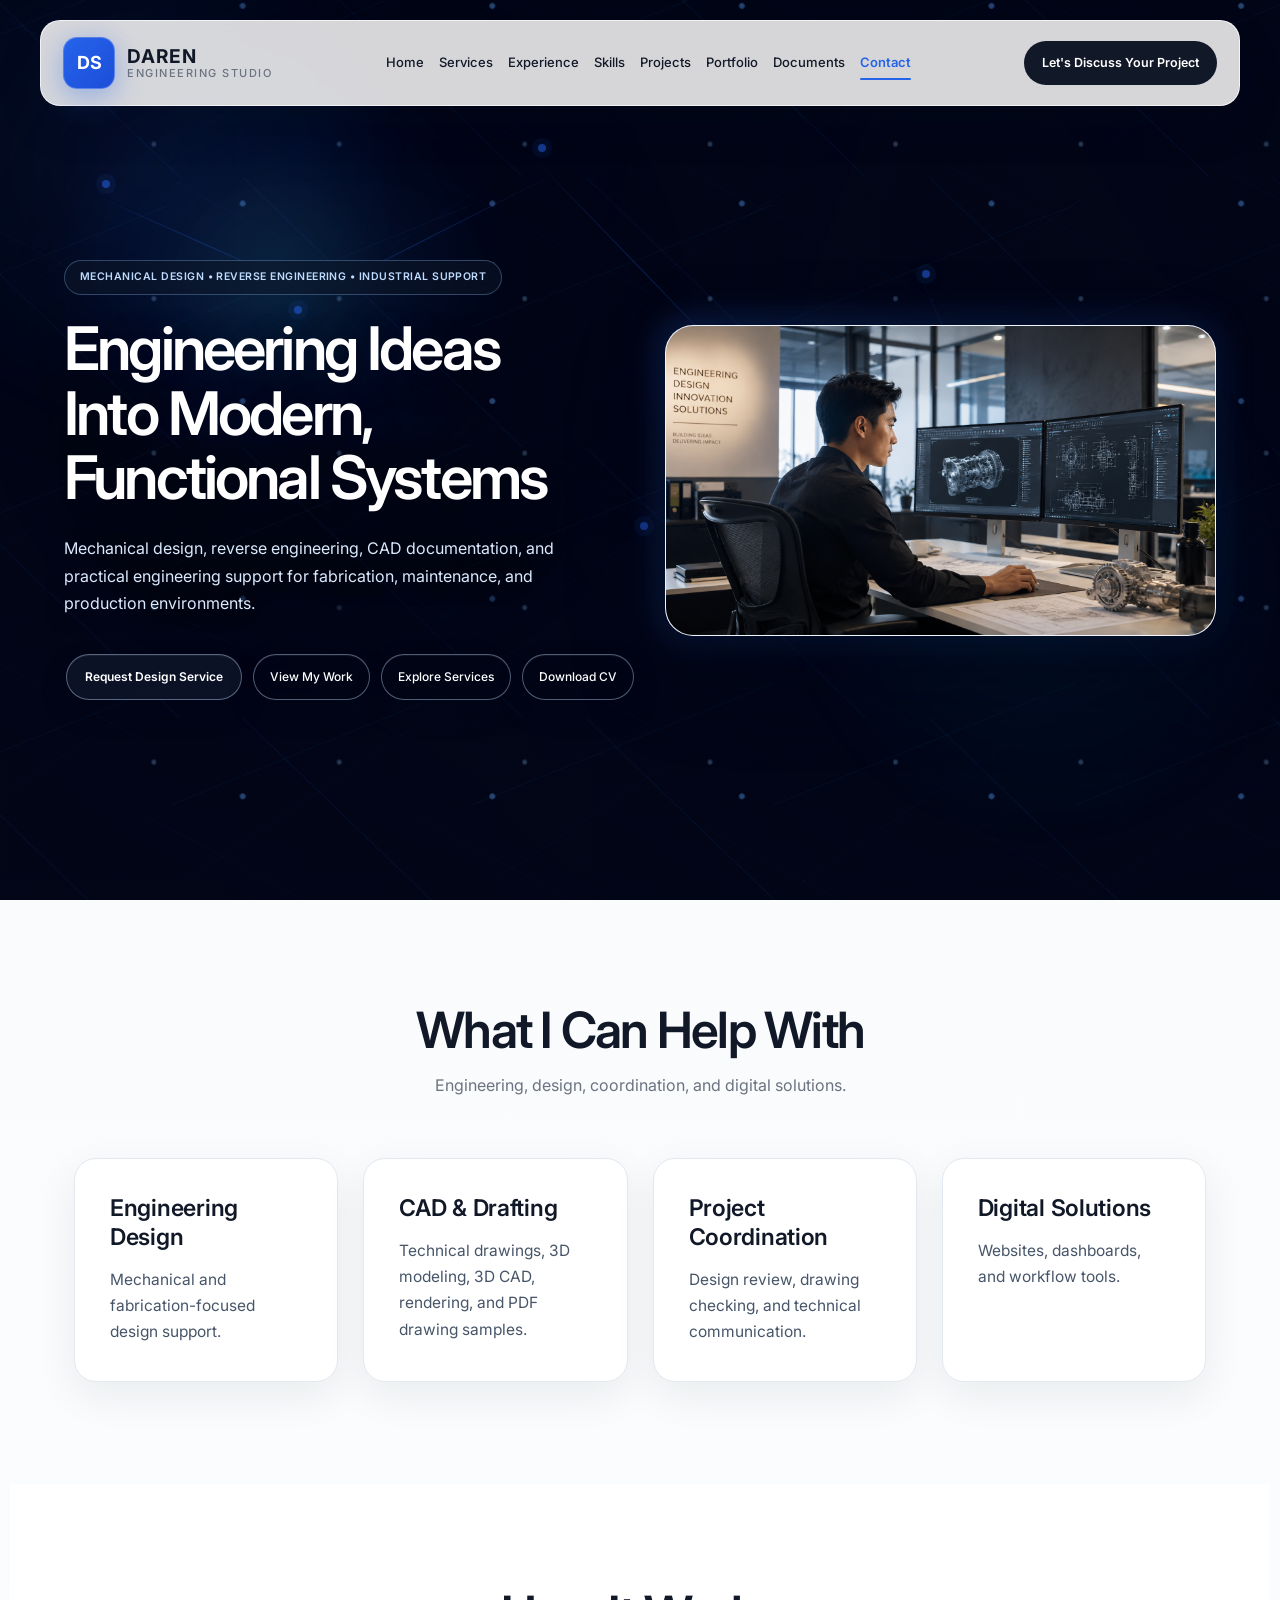
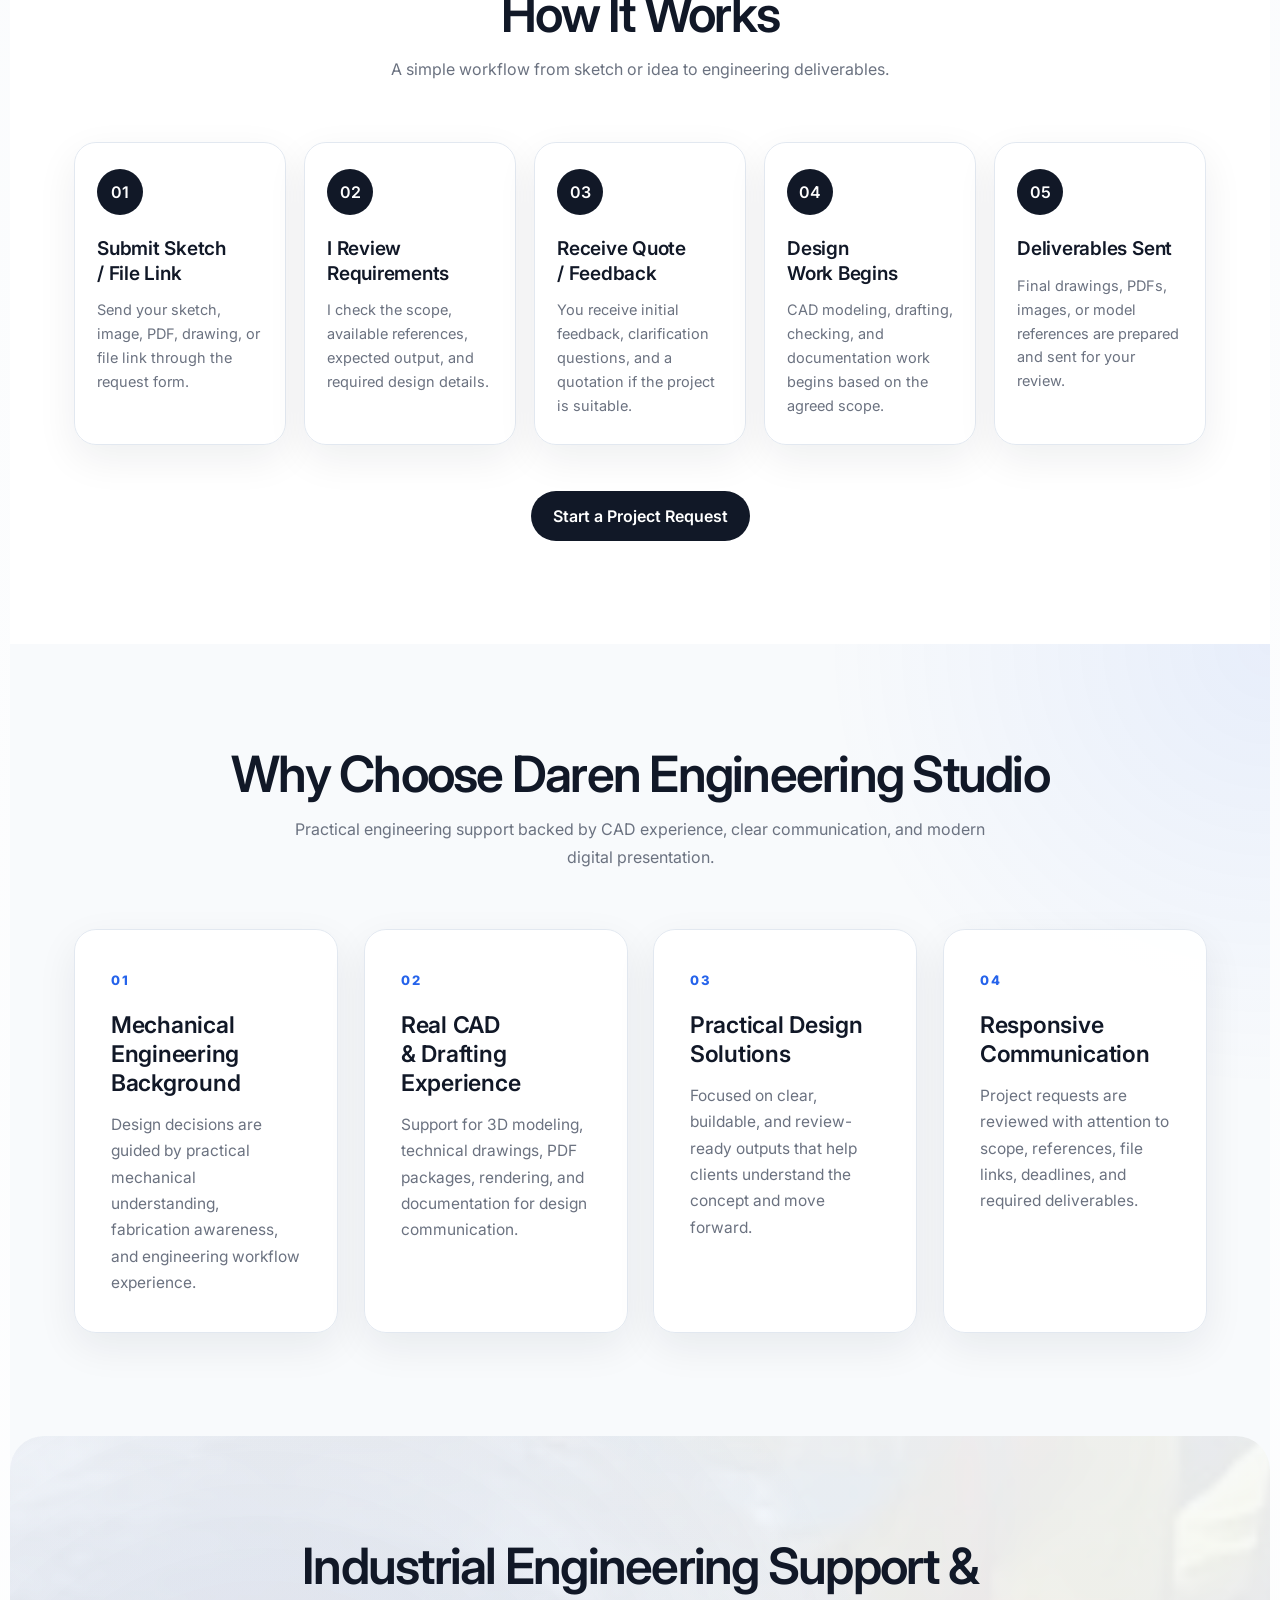
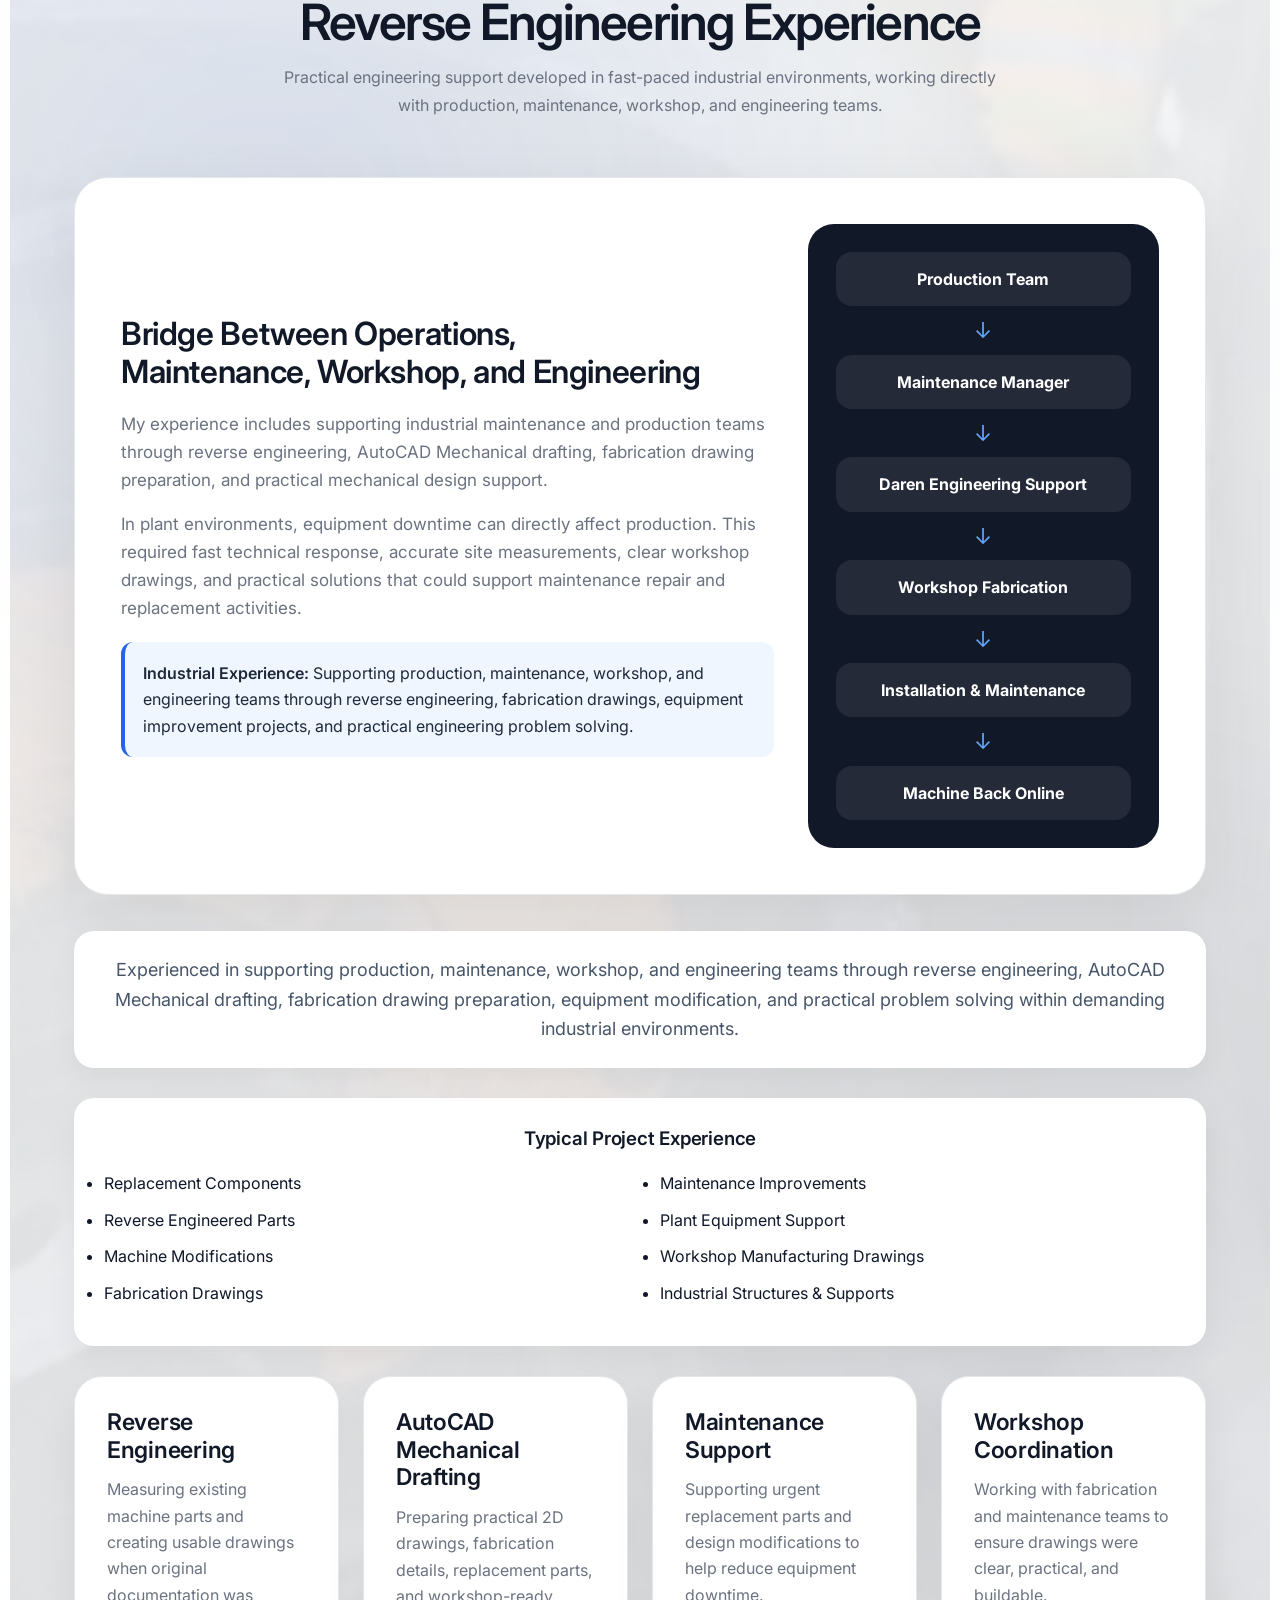
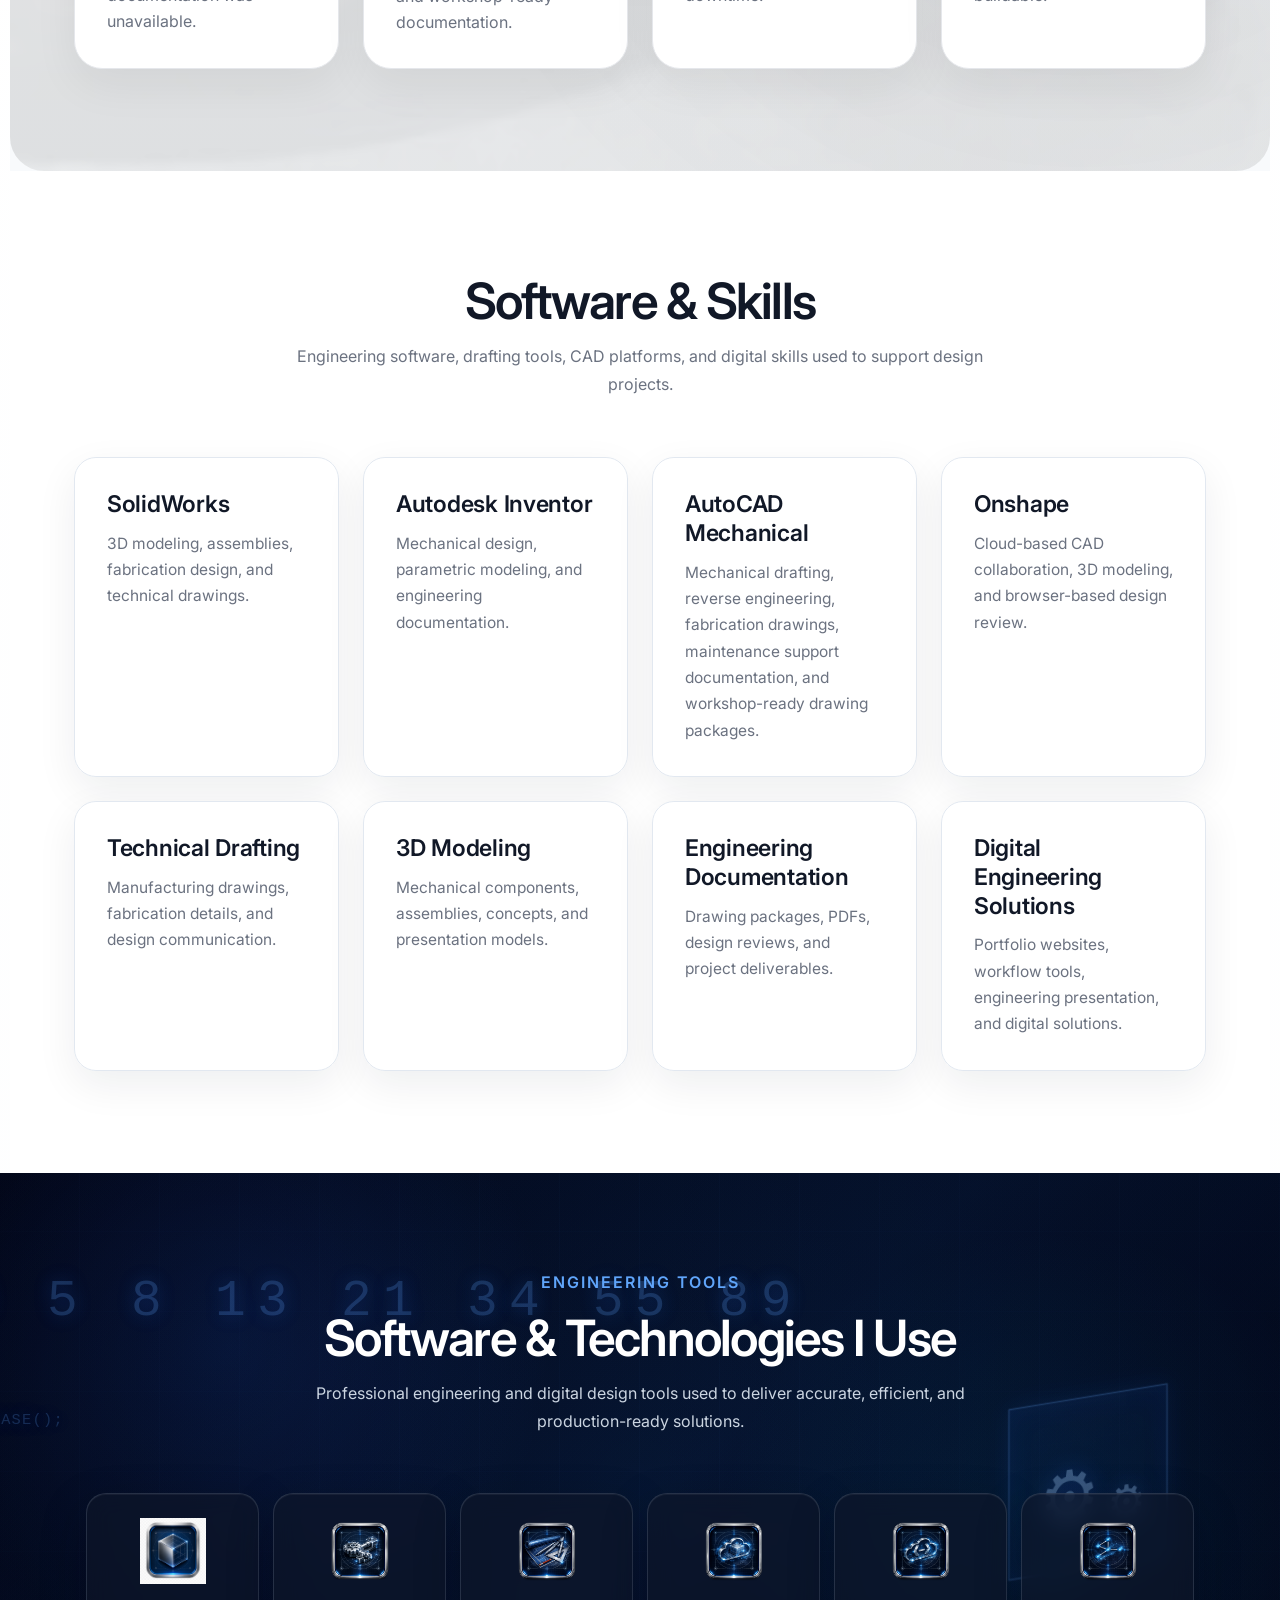
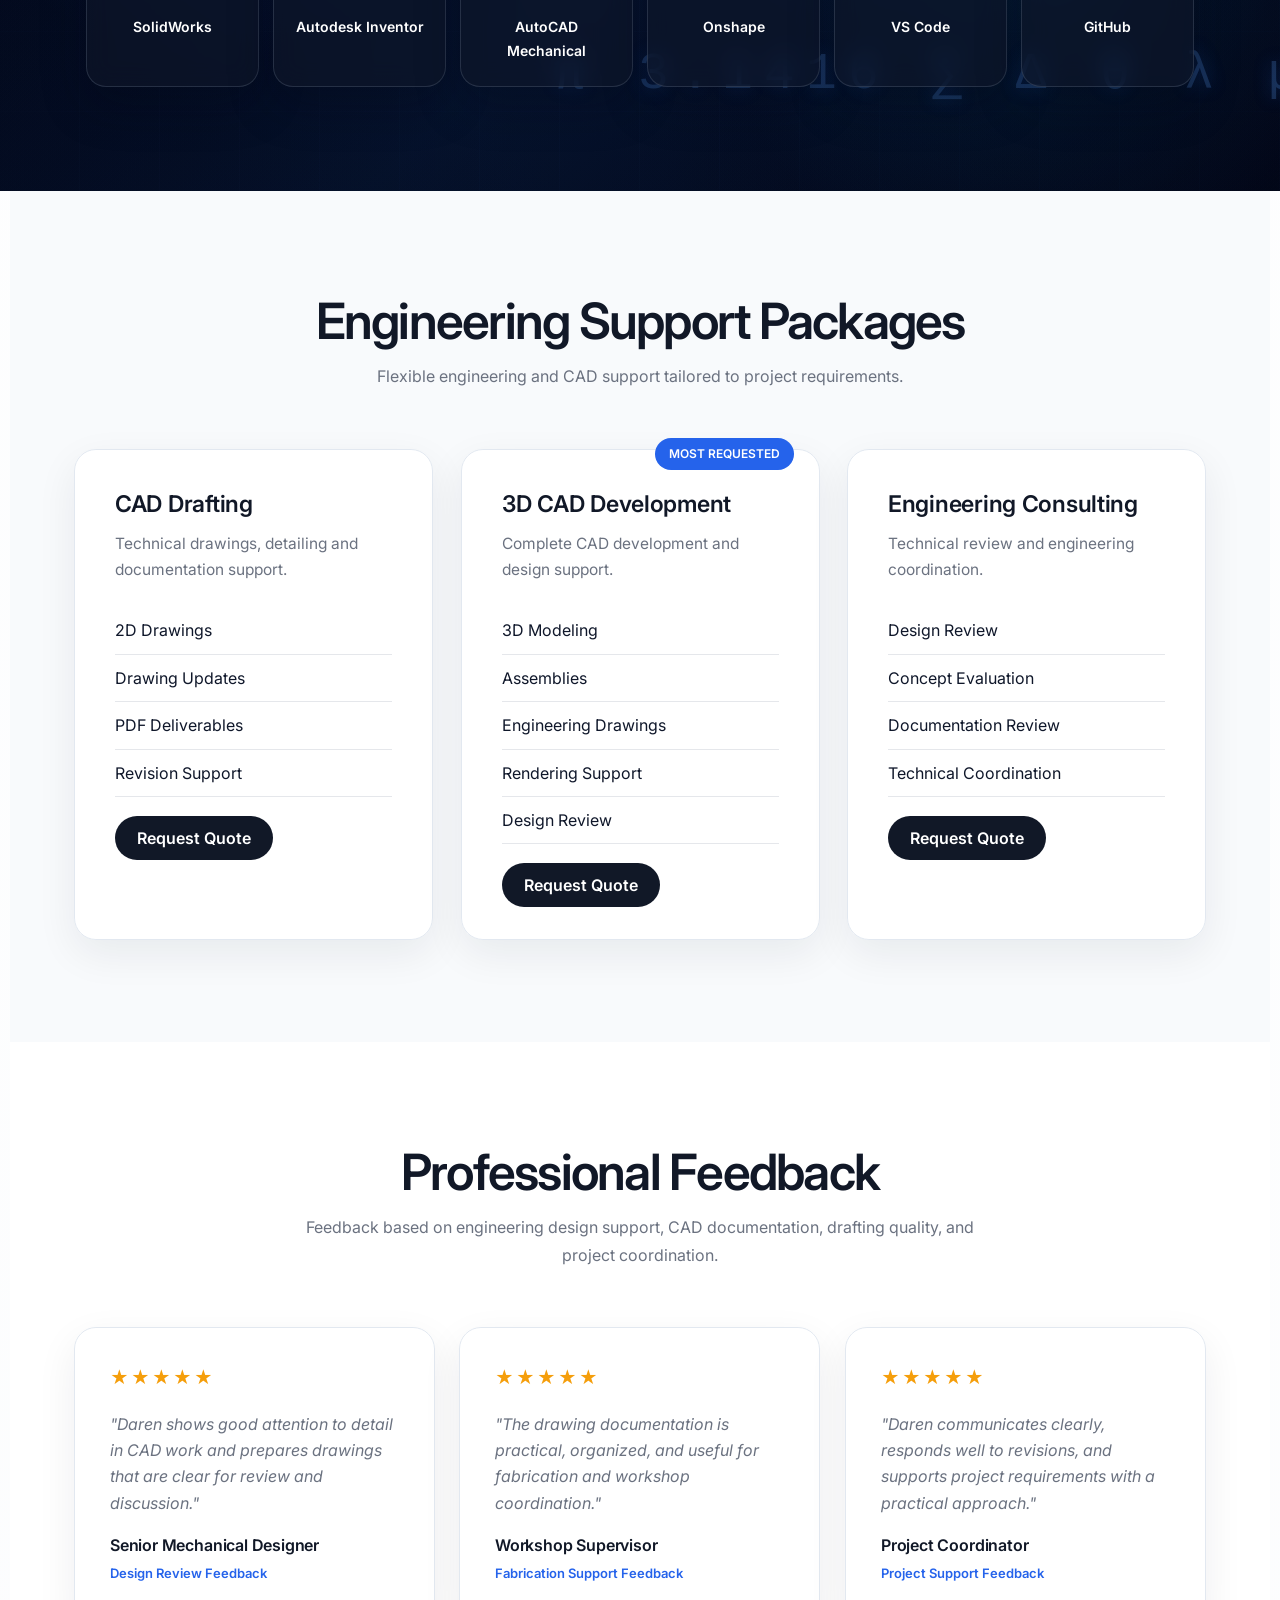
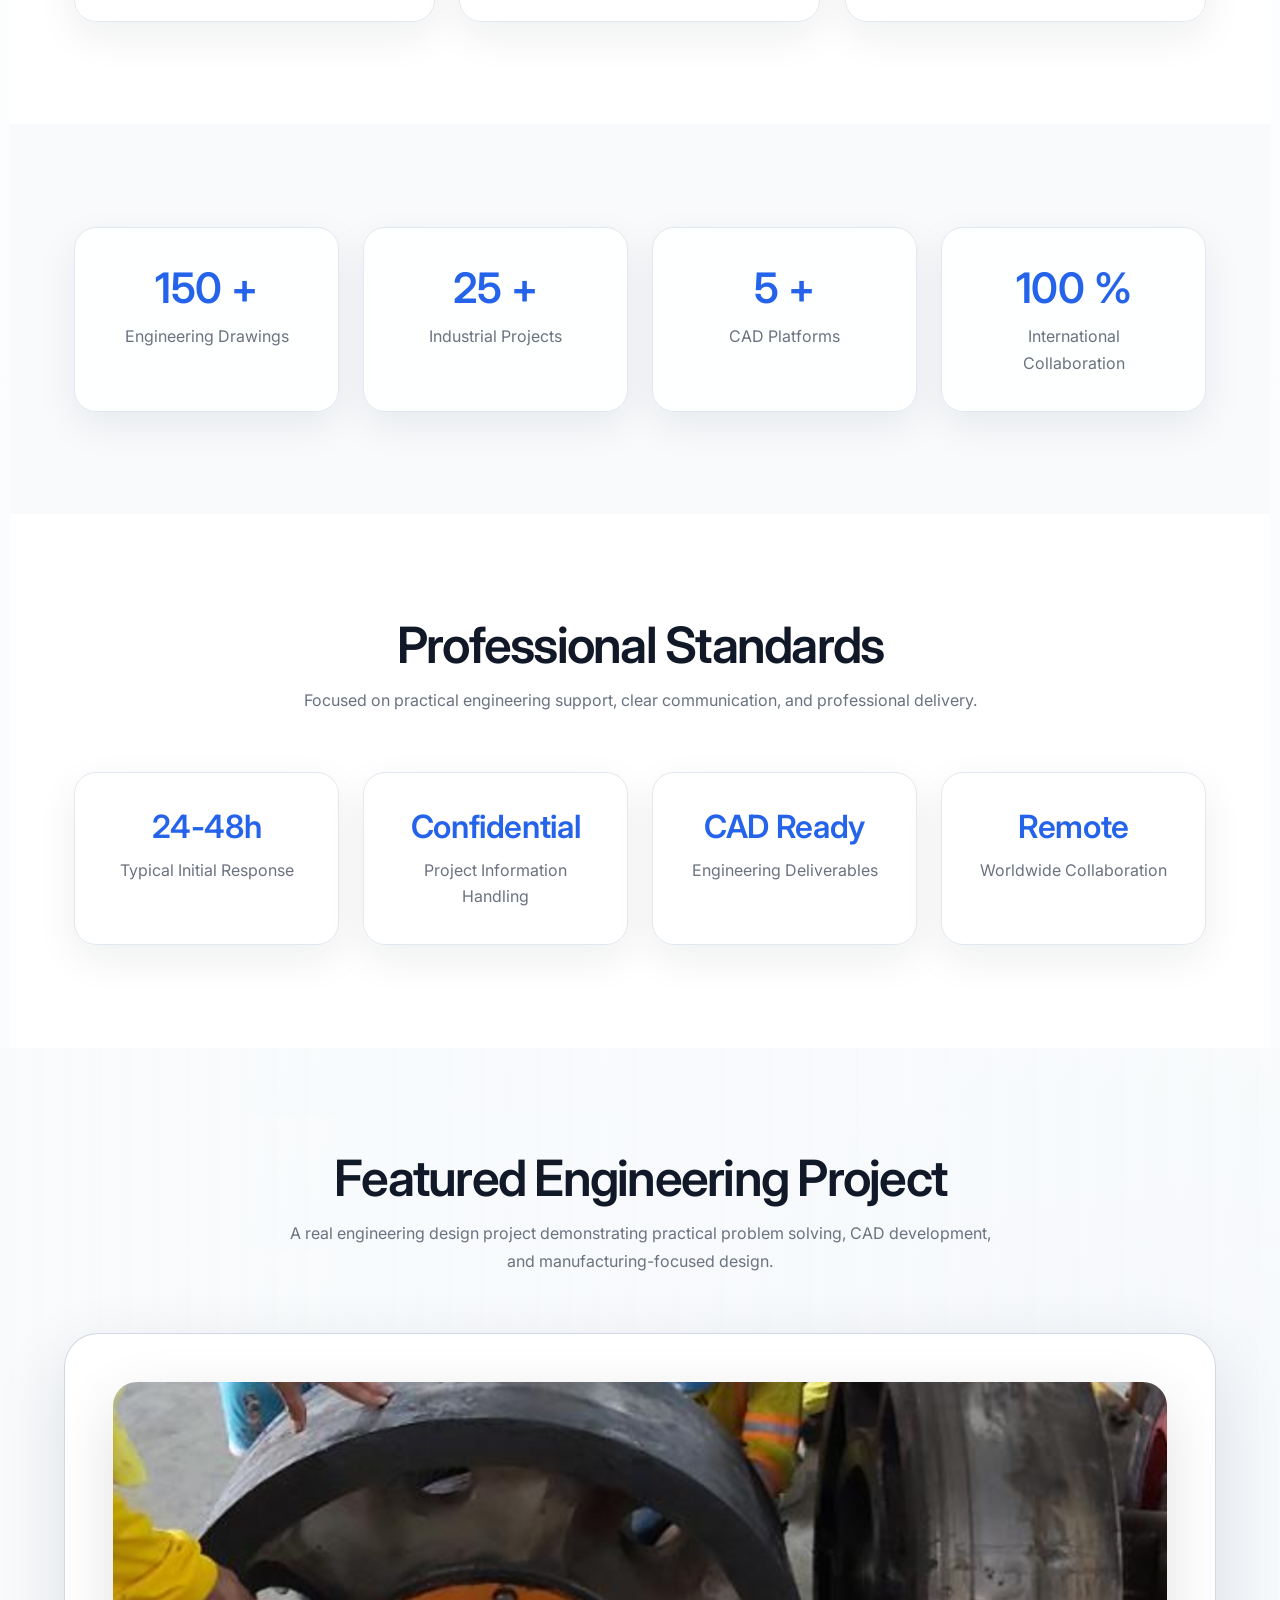
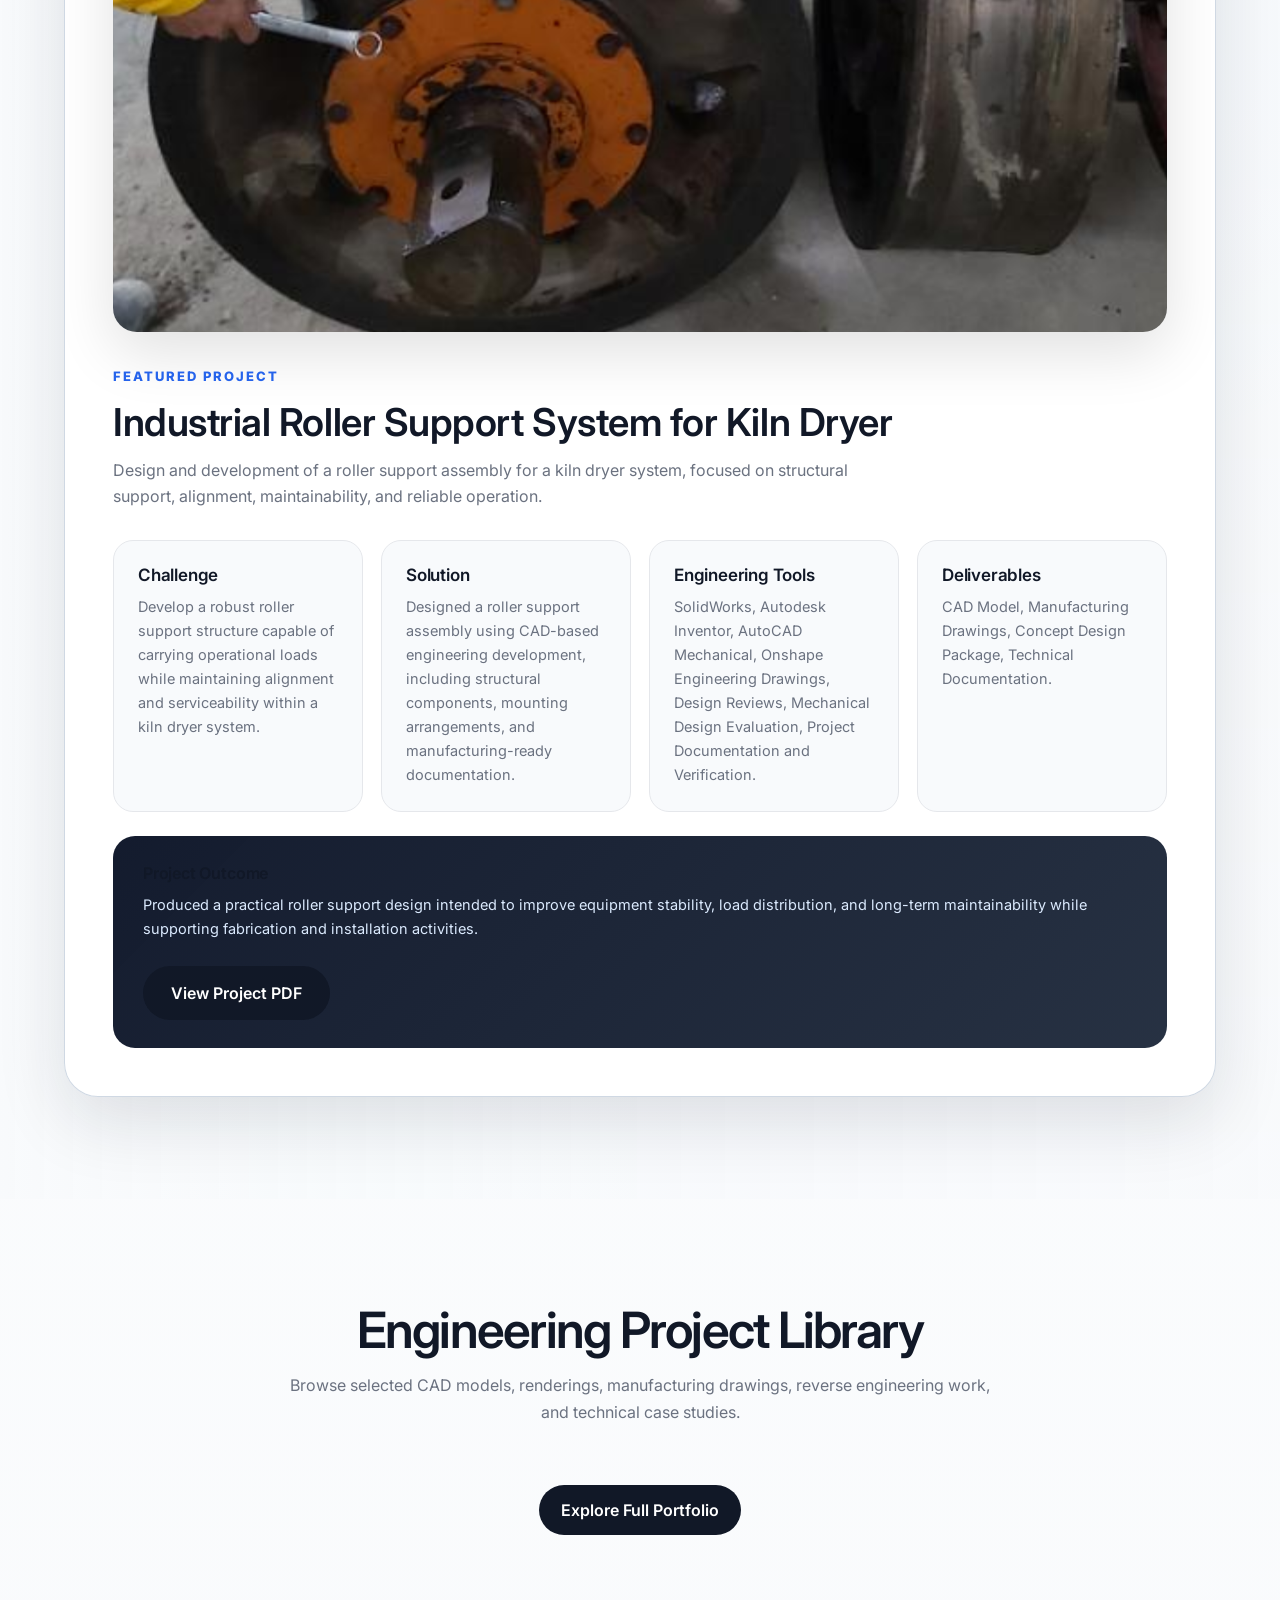
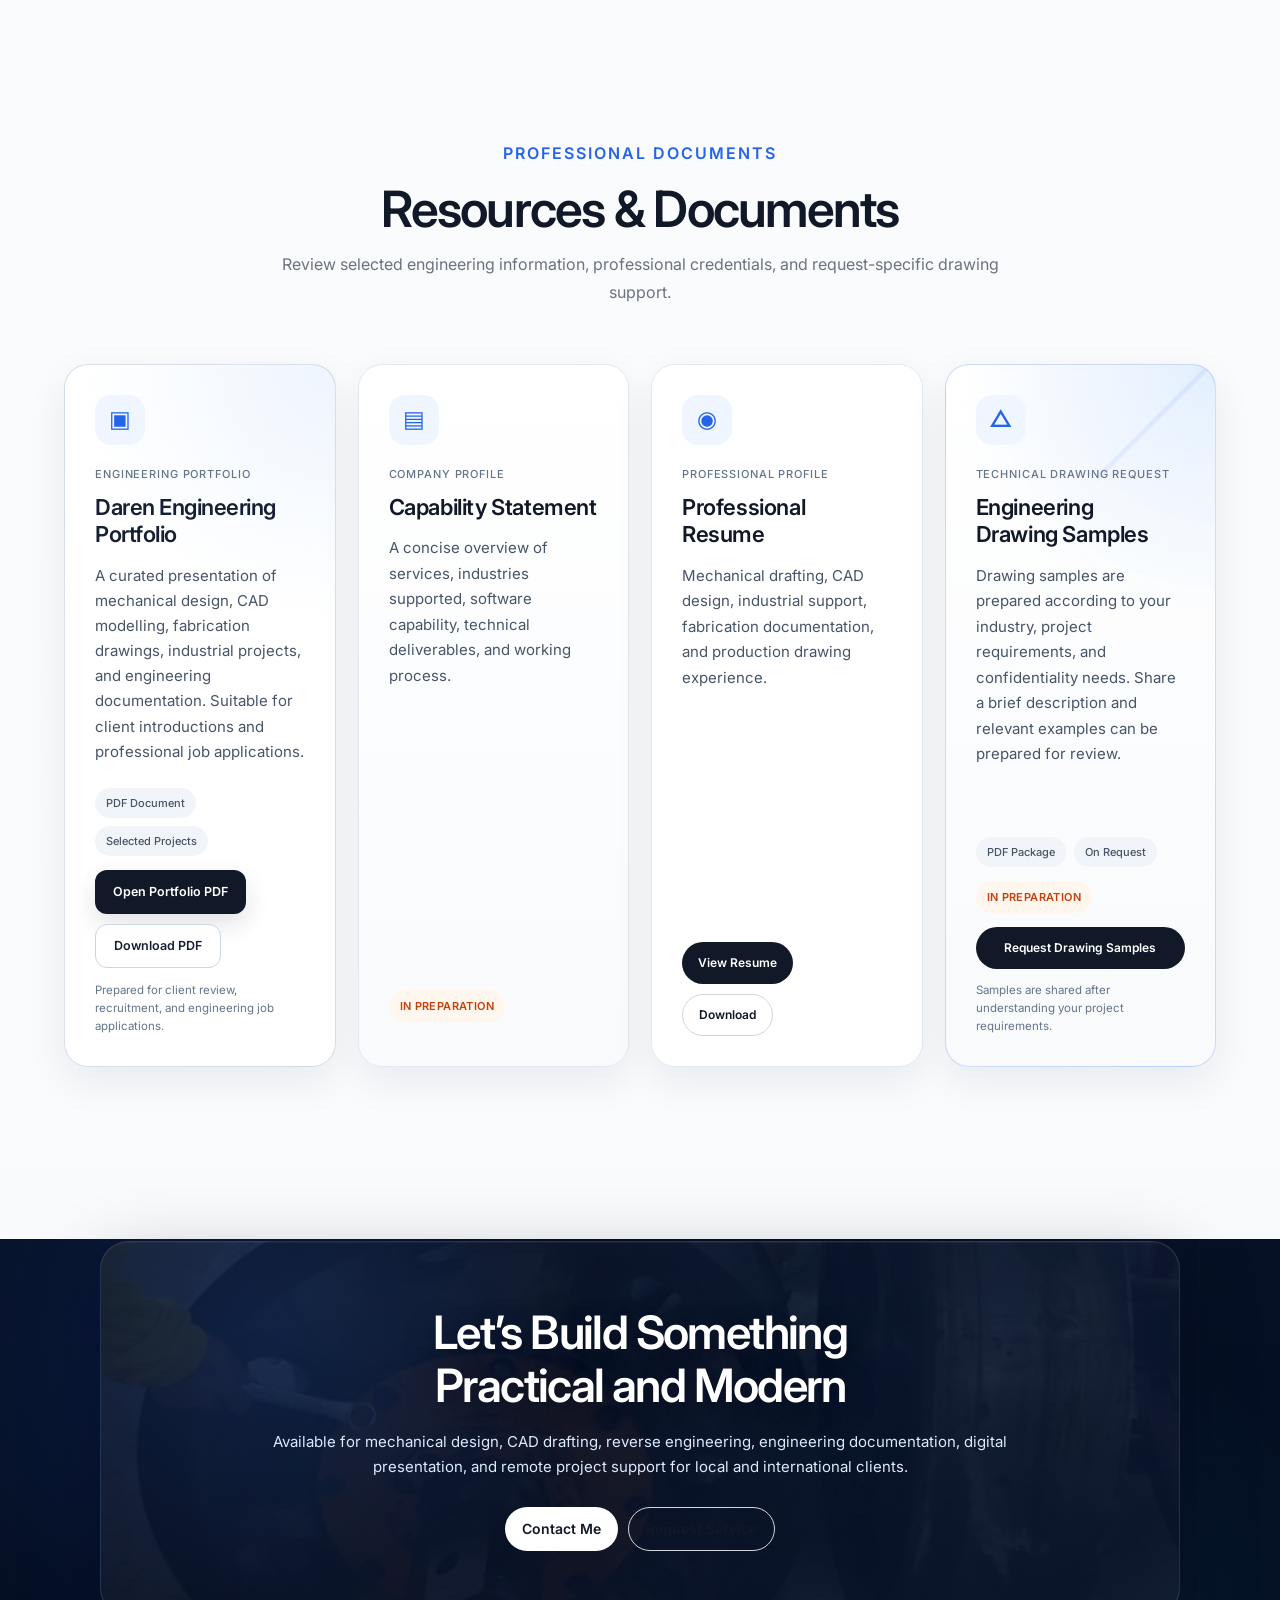
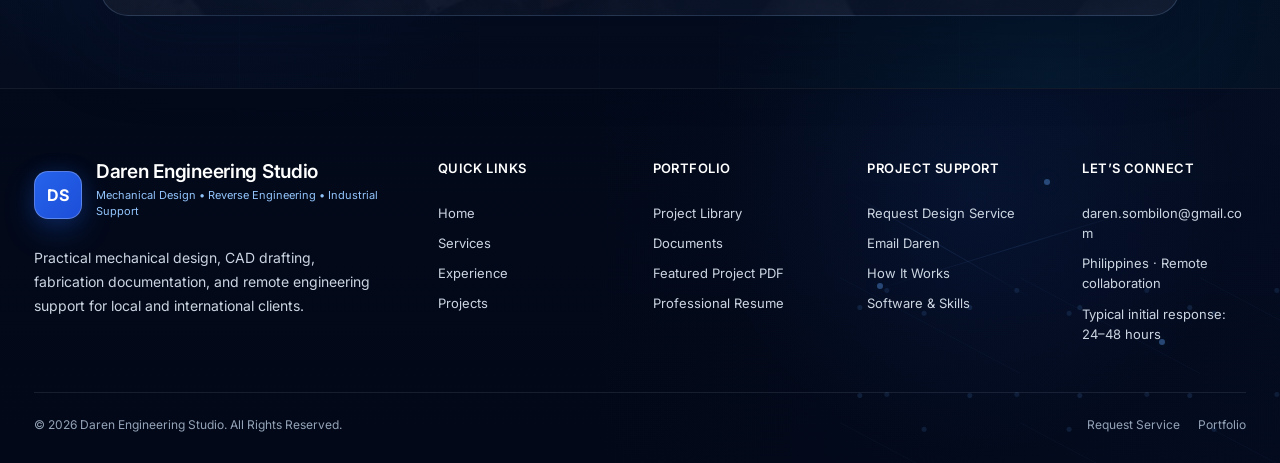
==== commit 111660d1: "Add files via upload" ====
--- a/index.html
+++ b/index.html
@@ -962,18 +962,37 @@
    </div>
 
    <div class="home-documents-grid">
-    <article class="home-document-card">
+    <article class="home-document-card portfolio-document-card">
      <div class="home-document-icon" aria-hidden="true">▣</div>
      <span class="home-document-type">ENGINEERING PORTFOLIO</span>
-     <h3>Engineering Portfolio</h3>
-     <p>
-      Selected mechanical design, CAD modelling, fabrication drawing,
-      and engineering documentation work.
-     </p>
-     <div class="home-document-actions">
-      <a class="btn-primary" href="portfolio.html">View Portfolio</a>
-      <a class="btn-secondary" href="portfolio.html#documents">View Documents</a>
-     </div>
+     <h3>Daren Engineering Portfolio</h3>
+     <p>
+      A curated presentation of mechanical design, CAD modelling,
+      fabrication drawings, industrial projects, and engineering documentation.
+      Suitable for client introductions and professional job applications.
+     </p>
+     <div class="document-request-meta" aria-label="Portfolio document information">
+      <span>PDF Document</span>
+      <span>Selected Projects</span>
+     </div>
+     <div class="home-document-actions portfolio-file-actions">
+      <a class="btn-primary portfolio-file-link"
+         href="assets/files/portfolio/Daren-Sombilon-Engineering-Portfolio.pdf"
+         target="_blank"
+         rel="noopener noreferrer"
+         data-file-candidates="assets/files/portfolio/Daren-Sombilon-Engineering-Portfolio.pdf|assets/files/Daren-Sombilon-Engineering-Portfolio.pdf|assets/files/Engineering-Portfolio.pdf|assets/files/Drawing-Sample-Portfolio.pdf">
+       Open Portfolio PDF
+      </a>
+      <a class="btn-secondary portfolio-file-link"
+         href="assets/files/portfolio/Daren-Sombilon-Engineering-Portfolio.pdf"
+         download="Daren-Sombilon-Engineering-Portfolio.pdf"
+         data-file-candidates="assets/files/portfolio/Daren-Sombilon-Engineering-Portfolio.pdf|assets/files/Daren-Sombilon-Engineering-Portfolio.pdf|assets/files/Engineering-Portfolio.pdf|assets/files/Drawing-Sample-Portfolio.pdf">
+       Download PDF
+      </a>
+     </div>
+     <small class="portfolio-purpose-note">
+      Prepared for client review, recruitment, and engineering job applications.
+     </small>
     </article>
 
     <article class="home-document-card is-preparation">
@@ -1006,18 +1025,26 @@
      </div>
     </article>
 
-    <article class="home-document-card is-request">
+    <article class="home-document-card is-request drawing-request-card">
      <div class="home-document-icon" aria-hidden="true">△</div>
-     <span class="home-document-type">TECHNICAL SAMPLES</span>
+     <span class="home-document-type">TECHNICAL DRAWING REQUEST</span>
      <h3>Engineering Drawing Samples</h3>
      <p>
-      This package is currently being prepared. Share the drawing type,
-      industry, or project information you would like to review.
-     </p>
+      Drawing samples are prepared according to your industry,
+      project requirements, and confidentiality needs.
+      Share a brief description and relevant examples can be prepared for review.
+     </p>
+     <div class="document-request-meta" aria-label="Drawing sample availability">
+      <span>PDF Package</span>
+      <span>On Request</span>
+     </div>
      <div class="document-status">In Preparation</div>
      <a class="btn-primary document-request-btn" href="request.html">
-      Discuss Your Request
+      Request Drawing Samples
      </a>
+     <small class="document-request-note">
+      Samples are shared after understanding your project requirements.
+     </small>
     </article>
    </div>
   </section>
@@ -1155,6 +1182,51 @@
     resetHeroMotion();
    })();
   </script>
+  
+<script>
+(() => {
+    const links = document.querySelectorAll(".portfolio-file-link[data-file-candidates]");
+    if (!links.length) return;
+
+    const resolved = new Map();
+
+    async function findExistingPath(candidates) {
+        const key = candidates.join("|");
+        if (resolved.has(key)) return resolved.get(key);
+
+        for (const path of candidates) {
+            try {
+                const response = await fetch(path, {
+                    method: "HEAD",
+                    cache: "no-store"
+                });
+
+                if (response.ok) {
+                    resolved.set(key, path);
+                    return path;
+                }
+            } catch (_) {
+                // Continue to the next known legacy location.
+            }
+        }
+
+        const fallback = candidates[0];
+        resolved.set(key, fallback);
+        return fallback;
+    }
+
+    links.forEach(async (link) => {
+        const candidates = link.dataset.fileCandidates
+            .split("|")
+            .map((item) => item.trim())
+            .filter(Boolean);
+
+        const path = await findExistingPath(candidates);
+        link.href = path;
+    });
+})();
+</script>
+
   <script defer src="js/main.js">
   </script>
  </body>
--- a/css/style.css
+++ b/css/style.css
@@ -6424,3 +6424,295 @@
     }
 }
 
+/* =========================================================
+   DAREN ENGINEERING STUDIO — V8 DRAWING SAMPLE REQUEST
+   Request-based Engineering Drawing Samples treatment.
+   Keep this block at the END of style.css.
+========================================================= */
+
+/* ---------- SHARED REQUEST CARD VISUAL ---------- */
+
+.drawing-request-card,
+.document-card-request {
+    position: relative;
+    overflow: hidden;
+    border-color: rgba(37, 99, 235, 0.22);
+    background:
+        radial-gradient(
+            circle at 100% 0%,
+            rgba(219, 234, 254, 0.78),
+            transparent 34%
+        ),
+        linear-gradient(
+            180deg,
+            rgba(255, 255, 255, 0.98),
+            rgba(248, 250, 252, 0.98)
+        );
+}
+
+.drawing-request-card::before,
+.document-card-request::before {
+    content: "";
+    position: absolute;
+    top: 0;
+    right: 0;
+    width: 118px;
+    height: 118px;
+    pointer-events: none;
+    background:
+        linear-gradient(
+            135deg,
+            transparent 46%,
+            rgba(37, 99, 235, 0.08) 47%,
+            rgba(37, 99, 235, 0.08) 49%,
+            transparent 50%
+        );
+}
+
+.drawing-request-card:hover,
+.document-card-request:hover {
+    border-color: rgba(37, 99, 235, 0.38);
+    box-shadow:
+        0 26px 68px rgba(15, 23, 42, 0.11),
+        0 0 0 1px rgba(37, 99, 235, 0.04);
+}
+
+/* ---------- HOMEPAGE DOCUMENT CARD ---------- */
+
+.document-request-meta {
+    display: flex;
+    flex-wrap: wrap;
+    gap: 8px;
+    margin-top: auto;
+    margin-bottom: 14px;
+}
+
+.document-request-meta span {
+    display: inline-flex;
+    align-items: center;
+    min-height: 30px;
+    padding: 6px 11px;
+    border-radius: 999px;
+    background: #f1f5f9;
+    color: #475569;
+    font-size: 11px;
+    font-weight: 500;
+}
+
+.drawing-request-card .document-status {
+    margin-top: 0;
+}
+
+.document-request-note {
+    display: block;
+    margin-top: 13px;
+    color: #64748b;
+    font-size: 11.5px;
+    line-height: 1.55;
+}
+
+/* ---------- PORTFOLIO DOCUMENT CARD ---------- */
+
+.document-card-request .document-content {
+    display: flex;
+    flex-direction: column;
+    min-height: 100%;
+}
+
+.document-card-request .document-content > p {
+    margin-bottom: 20px;
+}
+
+.document-preparation-status {
+    width: fit-content;
+    display: inline-flex;
+    align-items: center;
+    gap: 8px;
+    margin-top: 2px;
+    margin-bottom: 17px;
+    padding: 8px 12px;
+    border-radius: 999px;
+    background: #fff7ed;
+    color: #c2410c;
+    font-size: 11px;
+    font-weight: 600;
+    letter-spacing: 0.045em;
+    text-transform: uppercase;
+}
+
+.document-status-dot {
+    width: 7px;
+    height: 7px;
+    flex: 0 0 auto;
+    border-radius: 50%;
+    background: #f97316;
+    box-shadow: 0 0 0 4px rgba(249, 115, 22, 0.12);
+}
+
+.document-request-actions {
+    margin-top: auto;
+}
+
+.document-request-actions .btn-primary {
+    min-height: 44px;
+    display: inline-flex;
+    align-items: center;
+    justify-content: center;
+    padding: 11px 18px;
+    white-space: nowrap;
+}
+
+.document-confidentiality-note {
+    margin: 14px 0 0 !important;
+    color: #64748b !important;
+    font-size: 11.5px !important;
+    line-height: 1.55 !important;
+}
+
+/* Ensure card height and action placement remain balanced */
+.document-grid .document-card {
+    height: 100%;
+}
+
+.document-grid .document-content {
+    min-width: 0;
+}
+
+/* ---------- RESPONSIVE ---------- */
+
+@media (max-width: 640px) {
+    .document-request-actions,
+    .document-request-actions .btn-primary {
+        width: 100%;
+    }
+
+    .document-request-actions .btn-primary {
+        text-align: center;
+    }
+}
+
+/* =========================================================
+   DAREN ENGINEERING STUDIO — V9 PORTFOLIO FILE RETENTION
+   Keeps the Engineering Portfolio prominent for clients,
+   recruitment, and job applications.
+========================================================= */
+
+.portfolio-document-card {
+    border-color: rgba(148, 163, 184, 0.34);
+    background:
+        radial-gradient(
+            circle at 100% 0%,
+            rgba(219, 234, 254, 0.46),
+            transparent 34%
+        ),
+        rgba(255, 255, 255, 0.96);
+}
+
+.portfolio-document-card h3,
+.portfolio-document-card .document-content h3 {
+    color: #172033;
+    font-weight: 600;
+    letter-spacing: -0.022em;
+}
+
+.portfolio-document-card p,
+.portfolio-document-card .document-content > p {
+    color: #475569;
+    font-weight: 400;
+    line-height: 1.68;
+}
+
+.portfolio-file-actions {
+    display: flex;
+    flex-wrap: wrap;
+    align-items: center;
+    gap: 10px;
+    margin-top: auto;
+}
+
+.portfolio-file-actions .btn-primary,
+.portfolio-file-actions .btn-secondary {
+    min-height: 44px;
+    display: inline-flex;
+    align-items: center;
+    justify-content: center;
+    padding: 11px 18px;
+    border-radius: 12px;
+    font-size: 12.5px;
+    font-weight: 600;
+    line-height: 1;
+}
+
+.portfolio-file-actions .btn-primary {
+    background: #111827;
+    color: #ffffff;
+    box-shadow: 0 10px 25px rgba(15, 23, 42, 0.12);
+}
+
+.portfolio-file-actions .btn-secondary {
+    border: 1px solid #cbd5e1;
+    background: rgba(255, 255, 255, 0.90);
+    color: #172033;
+}
+
+.portfolio-file-actions .btn-primary:hover,
+.portfolio-file-actions .btn-secondary:hover {
+    transform: translateY(-2px);
+}
+
+.portfolio-file-actions .btn-primary:hover {
+    background: #1e293b;
+    box-shadow: 0 14px 30px rgba(15, 23, 42, 0.16);
+}
+
+.portfolio-file-actions .btn-secondary:hover {
+    border-color: #94a3b8;
+    background: #ffffff;
+}
+
+.portfolio-purpose-note {
+    display: block;
+    margin-top: 14px;
+    color: #64748b;
+    font-size: 11.5px;
+    font-weight: 400;
+    line-height: 1.55;
+}
+
+.home-document-card.portfolio-document-card {
+    min-height: 410px;
+}
+
+.document-card.portfolio-document-card .document-content {
+    display: flex;
+    flex-direction: column;
+    min-height: 100%;
+}
+
+/* Apple/Tesla-inspired restraint:
+   dark enough for confidence, but not excessively heavy. */
+.document-card h3,
+.home-document-card h3 {
+    font-weight: 600;
+}
+
+.document-card p,
+.home-document-card p {
+    font-weight: 400;
+}
+
+.document-meta span,
+.document-request-meta span,
+.document-type,
+.home-document-type {
+    font-weight: 500;
+}
+
+@media (max-width: 640px) {
+    .portfolio-file-actions,
+    .portfolio-file-actions .btn-primary,
+    .portfolio-file-actions .btn-secondary {
+        width: 100%;
+    }
+}
+
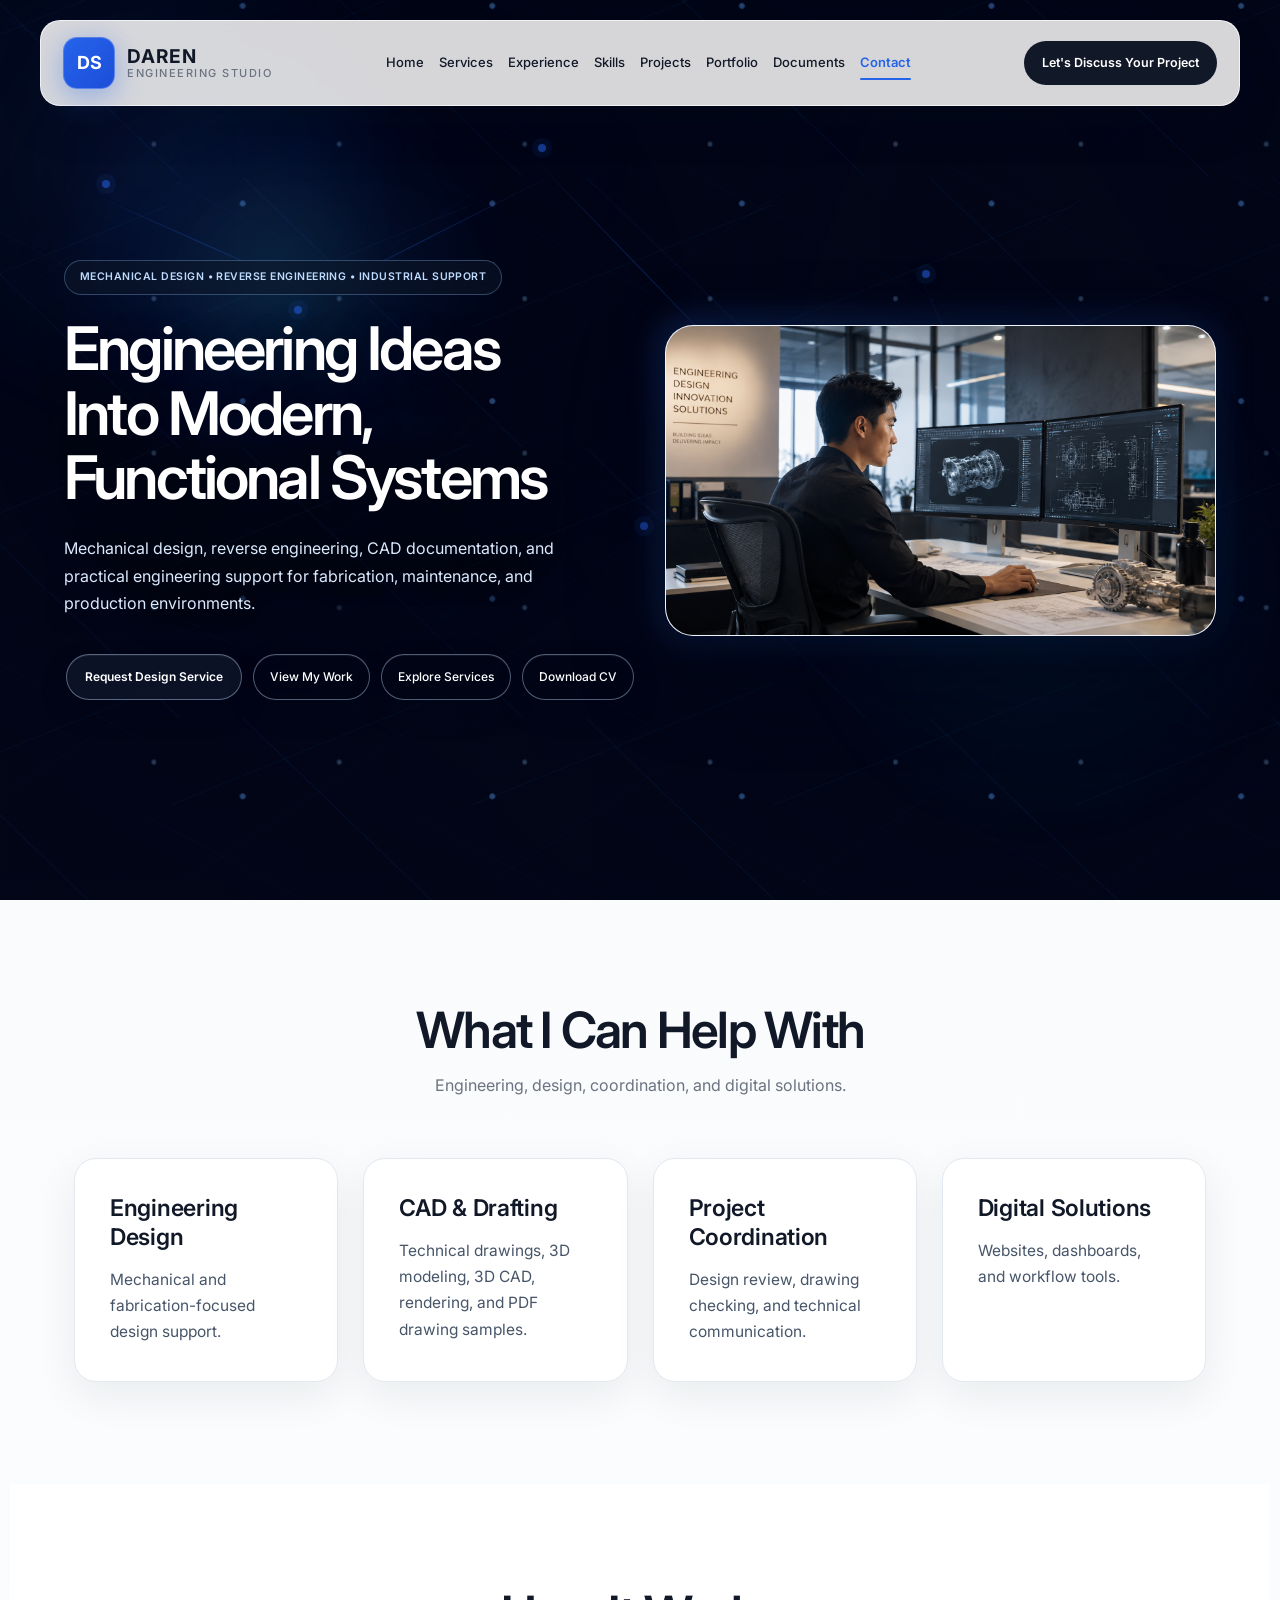
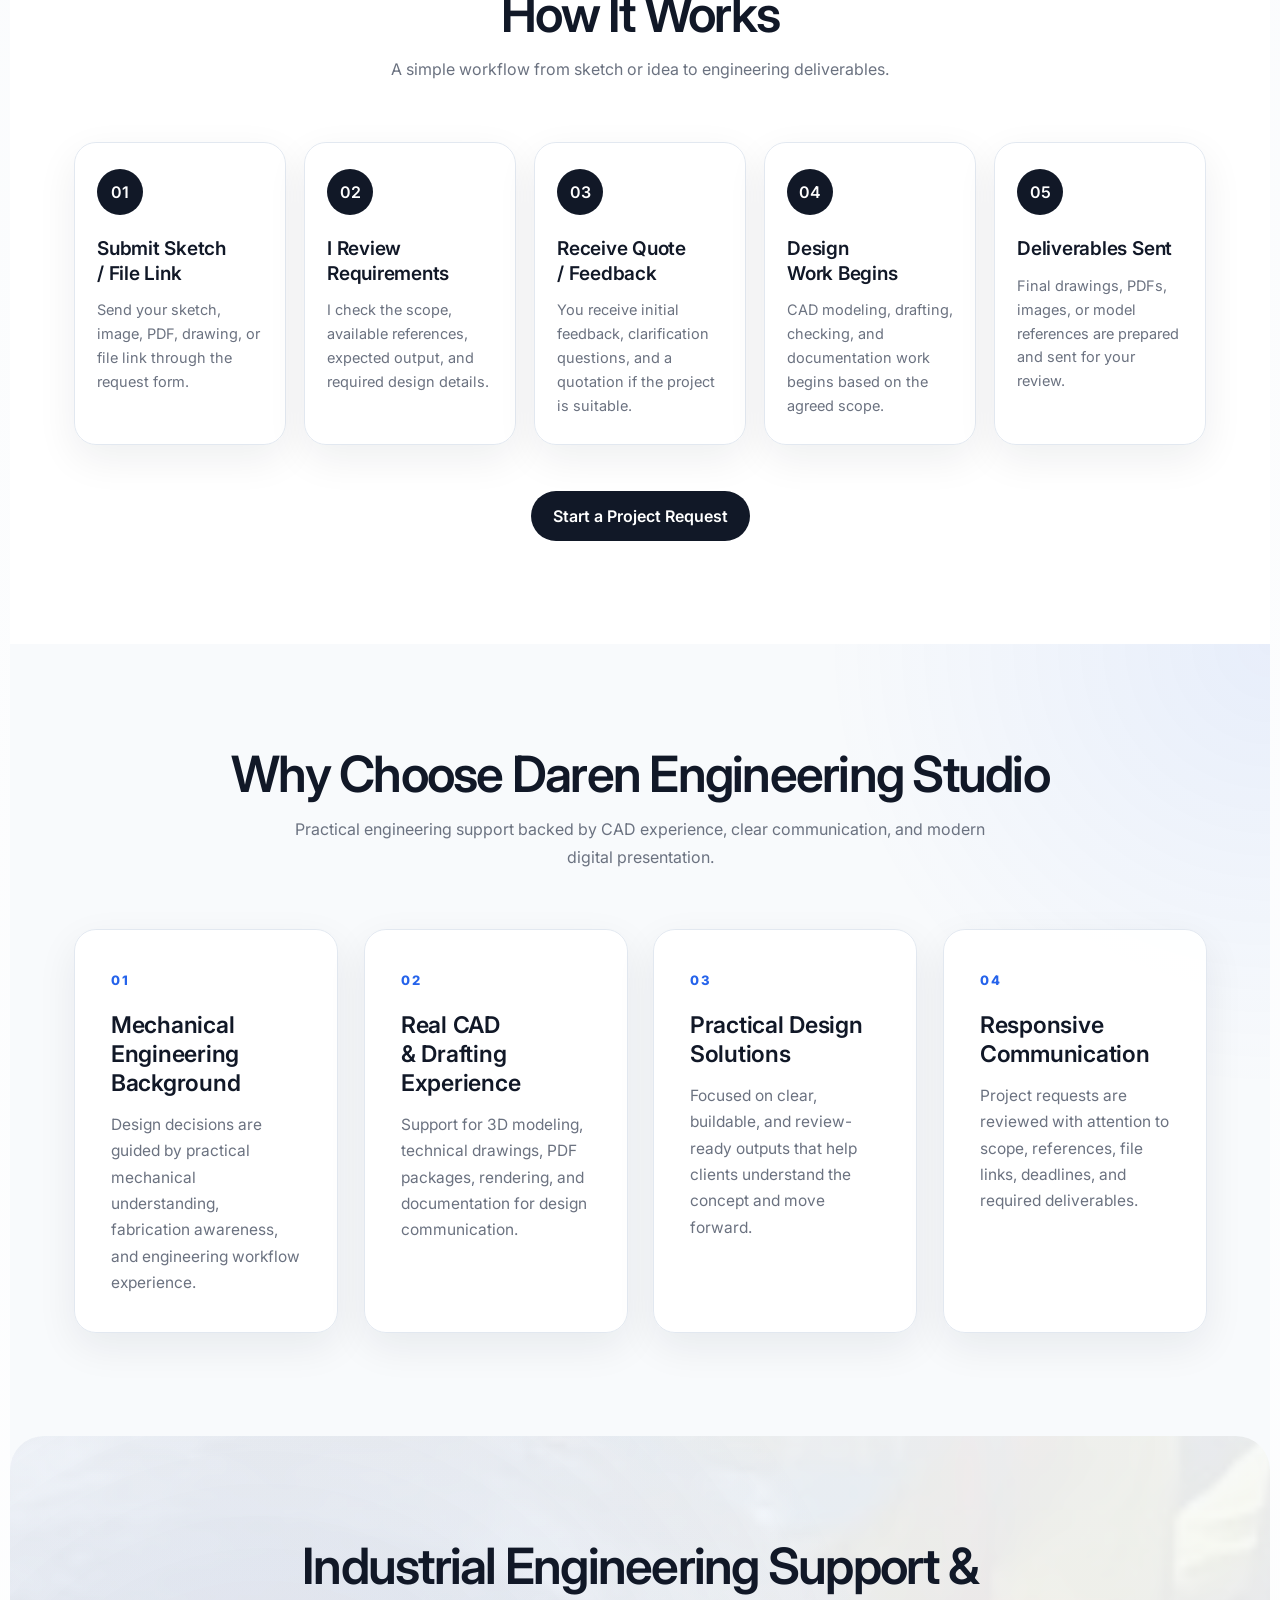
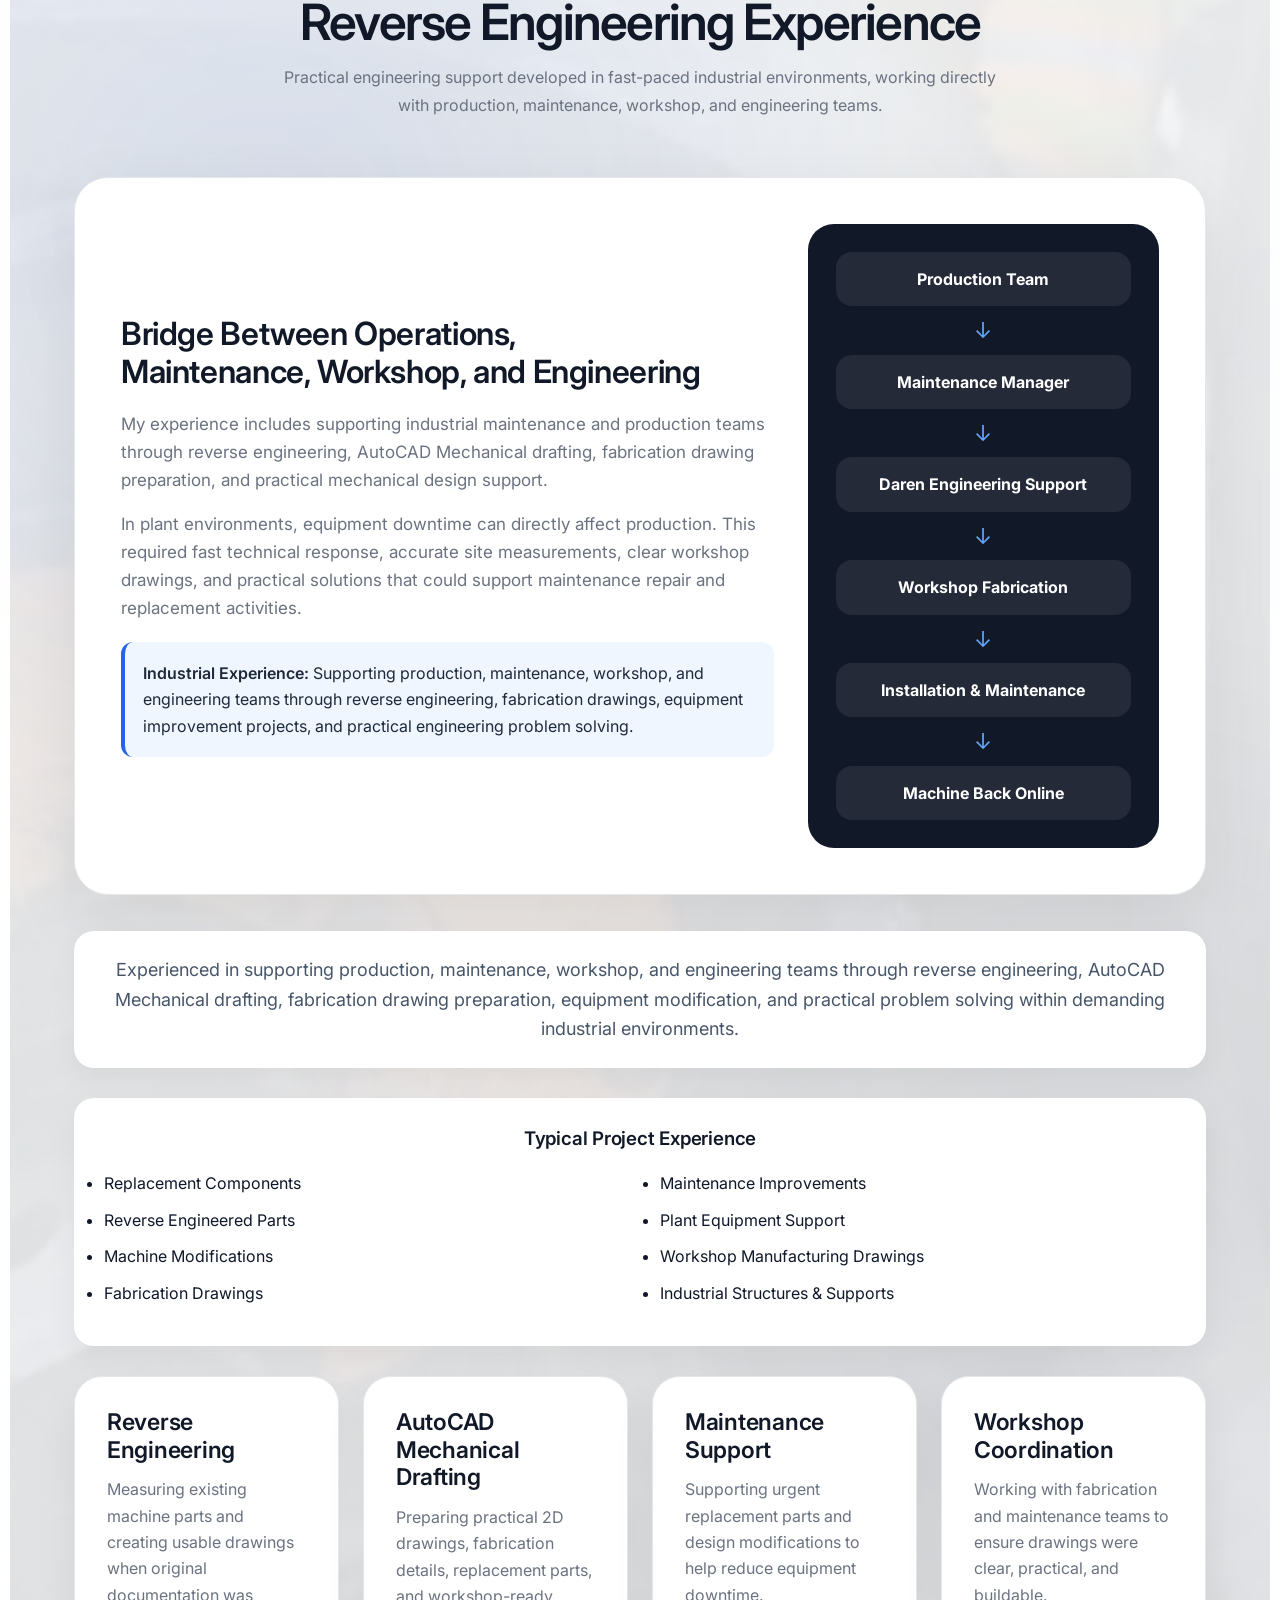
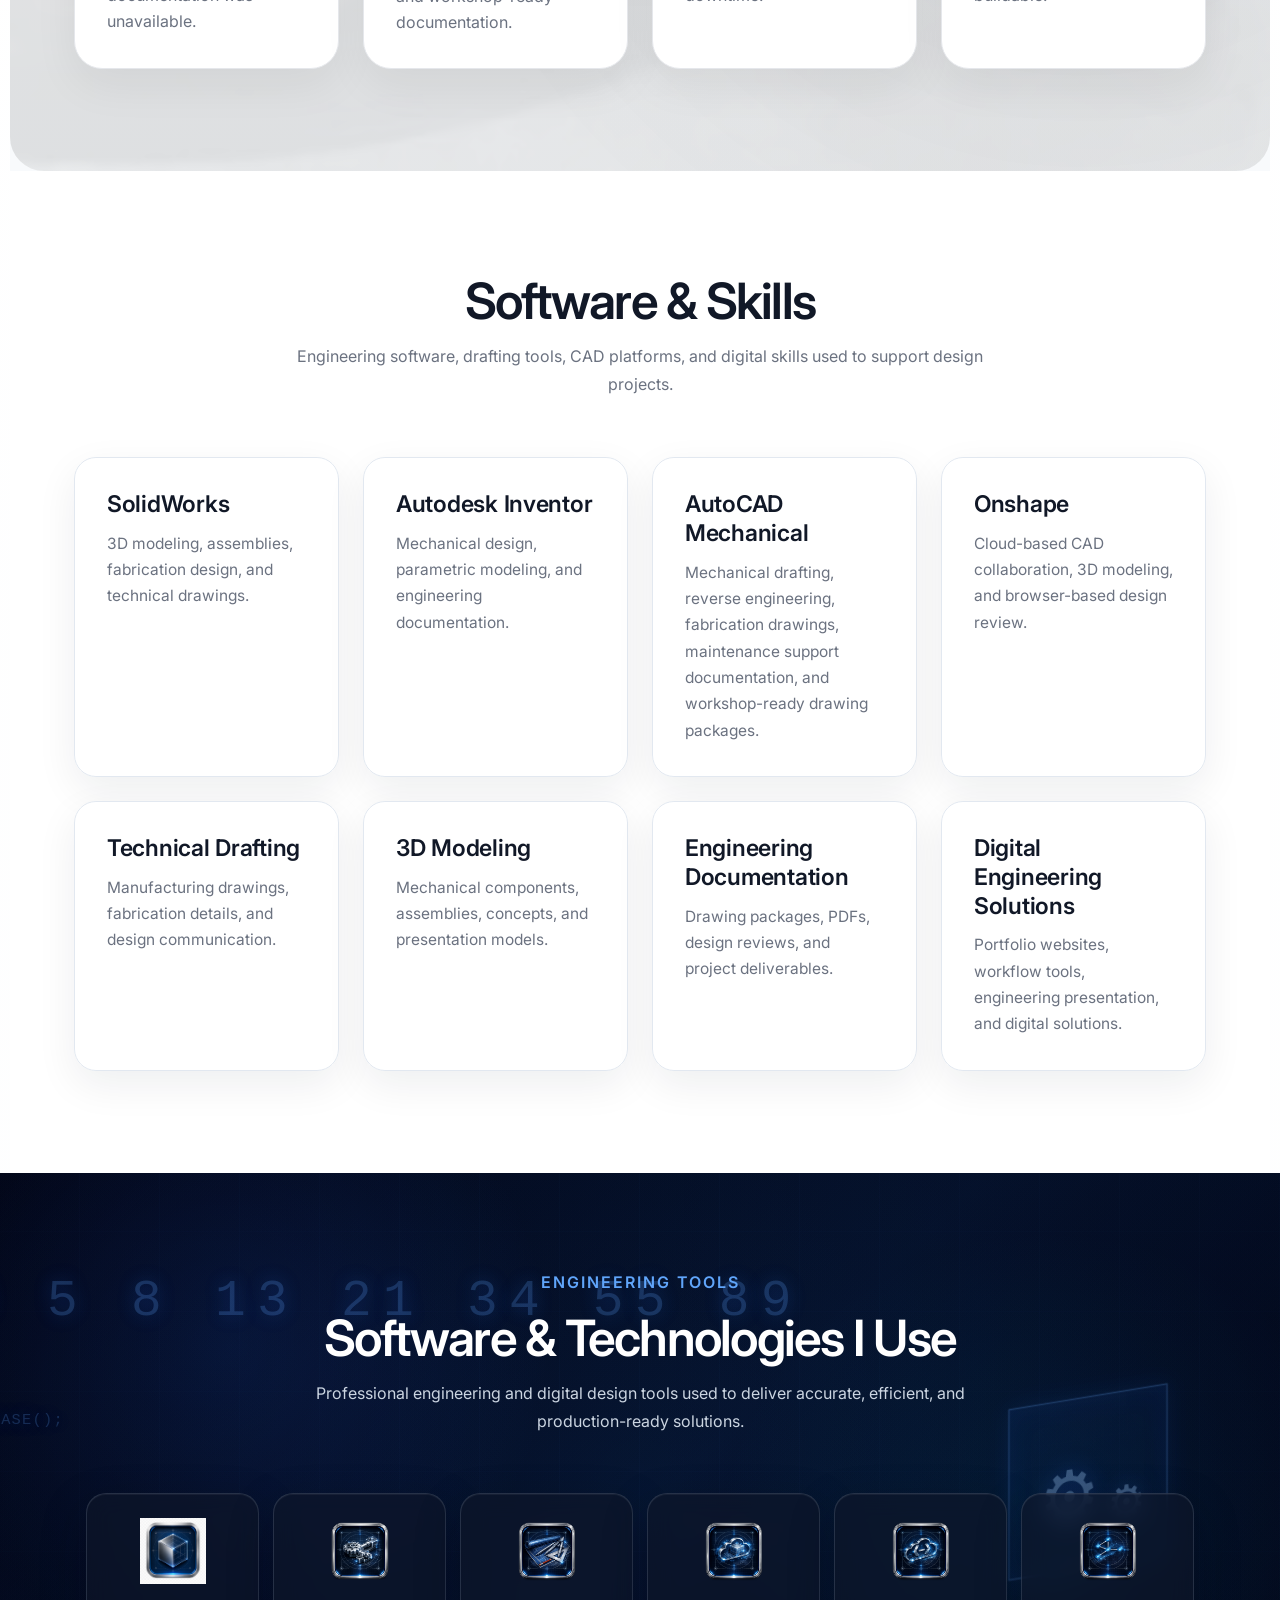
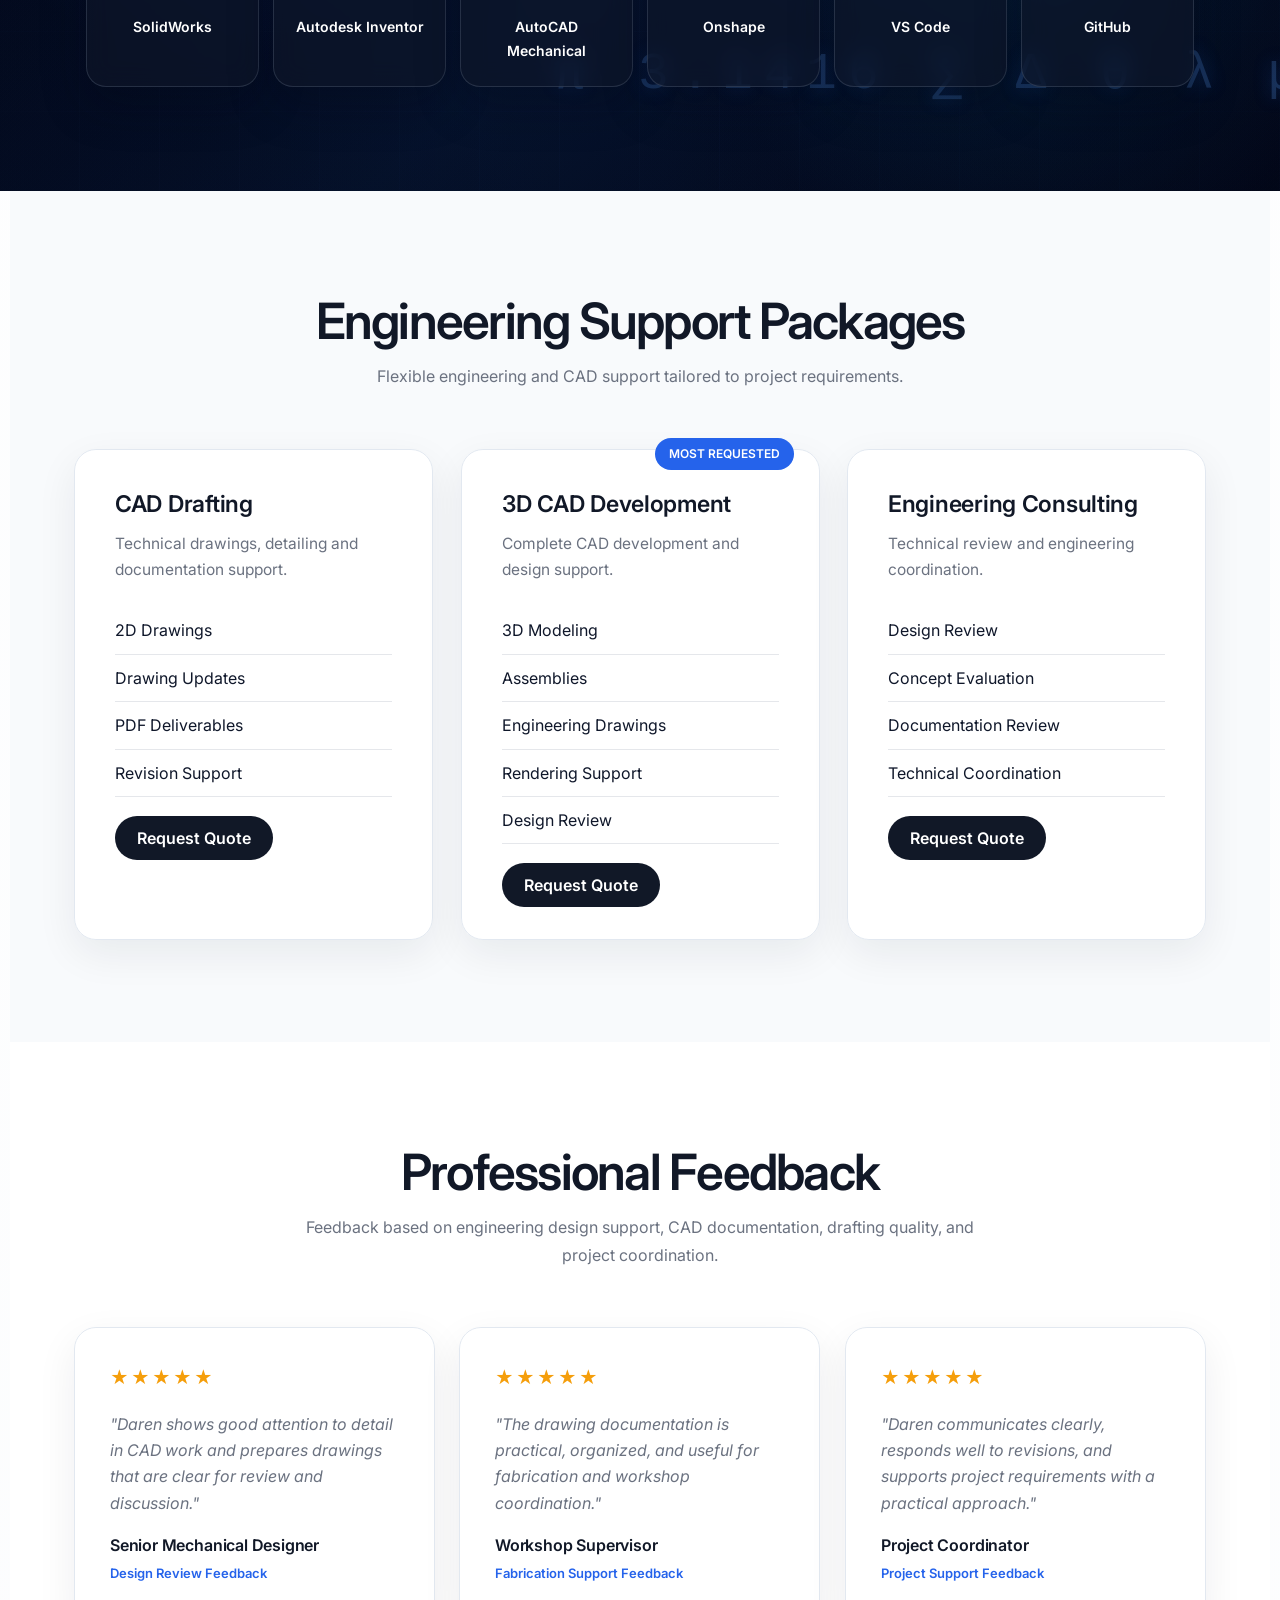
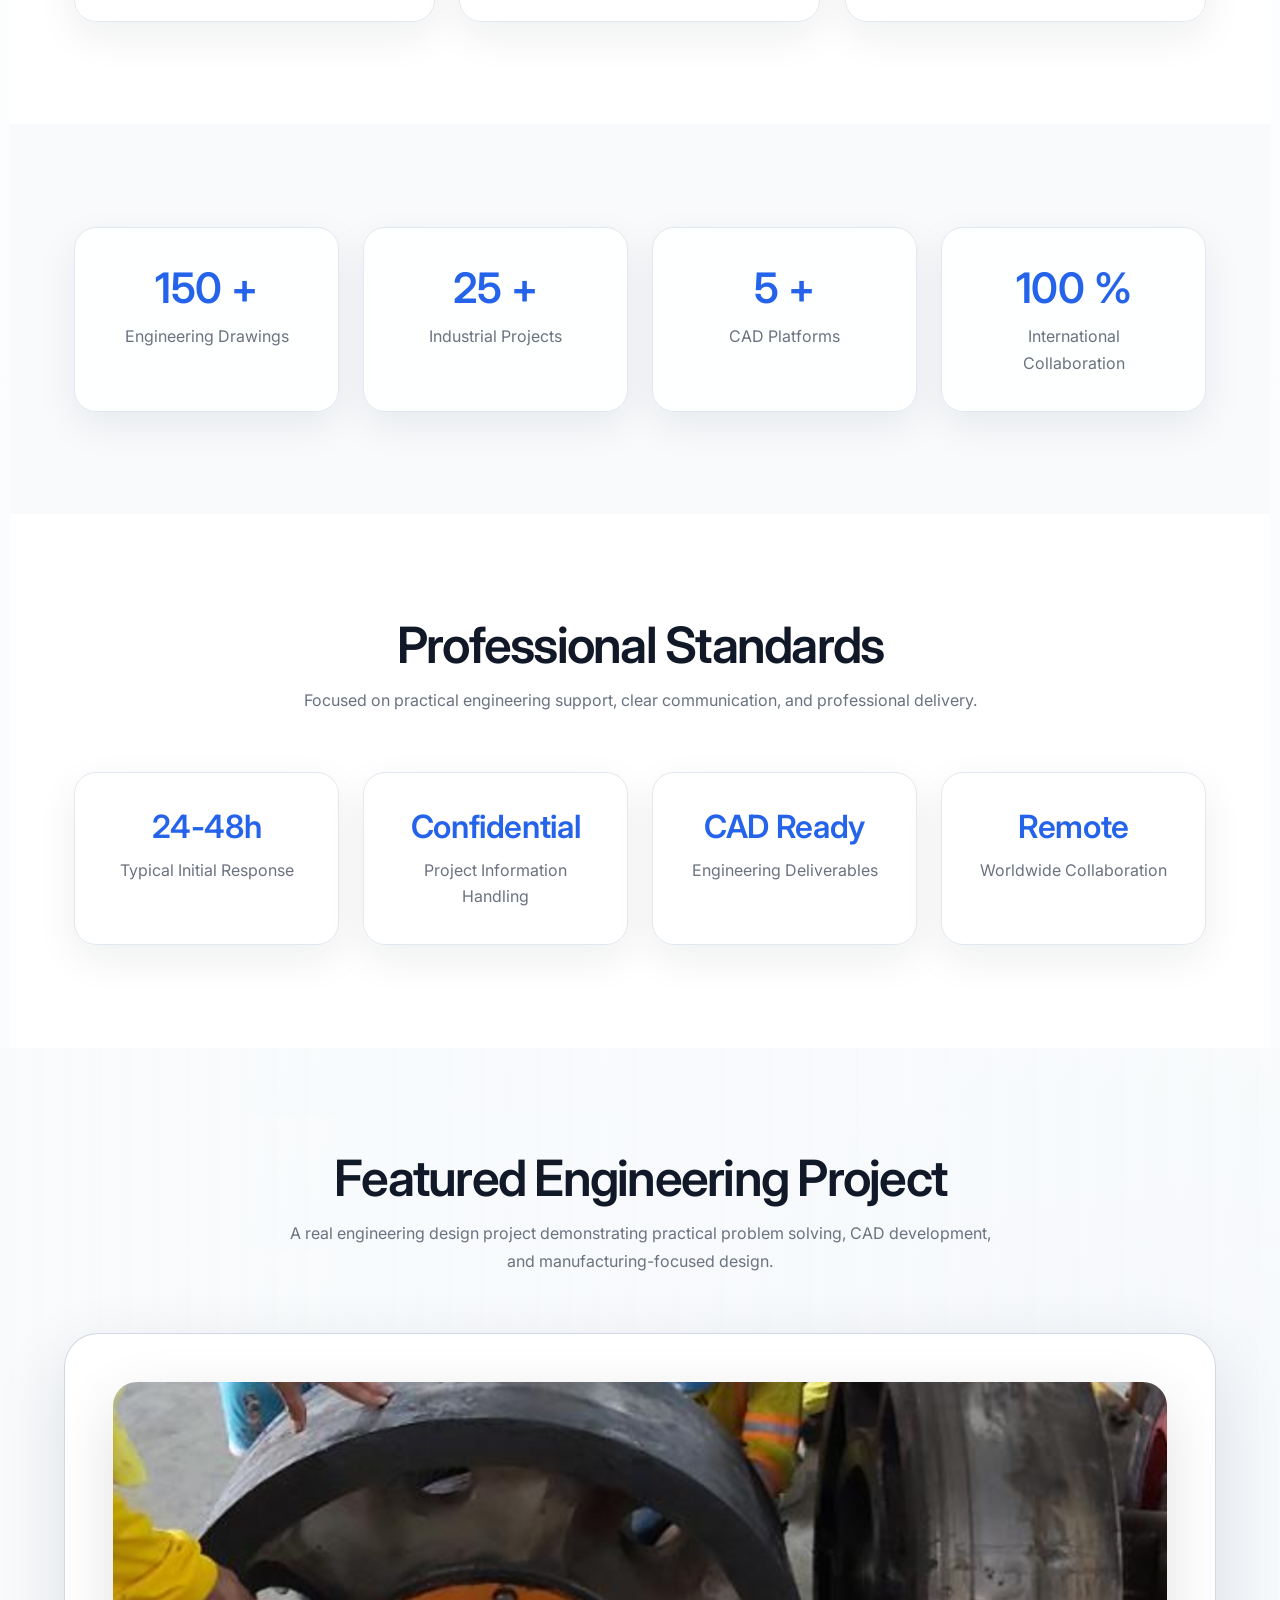
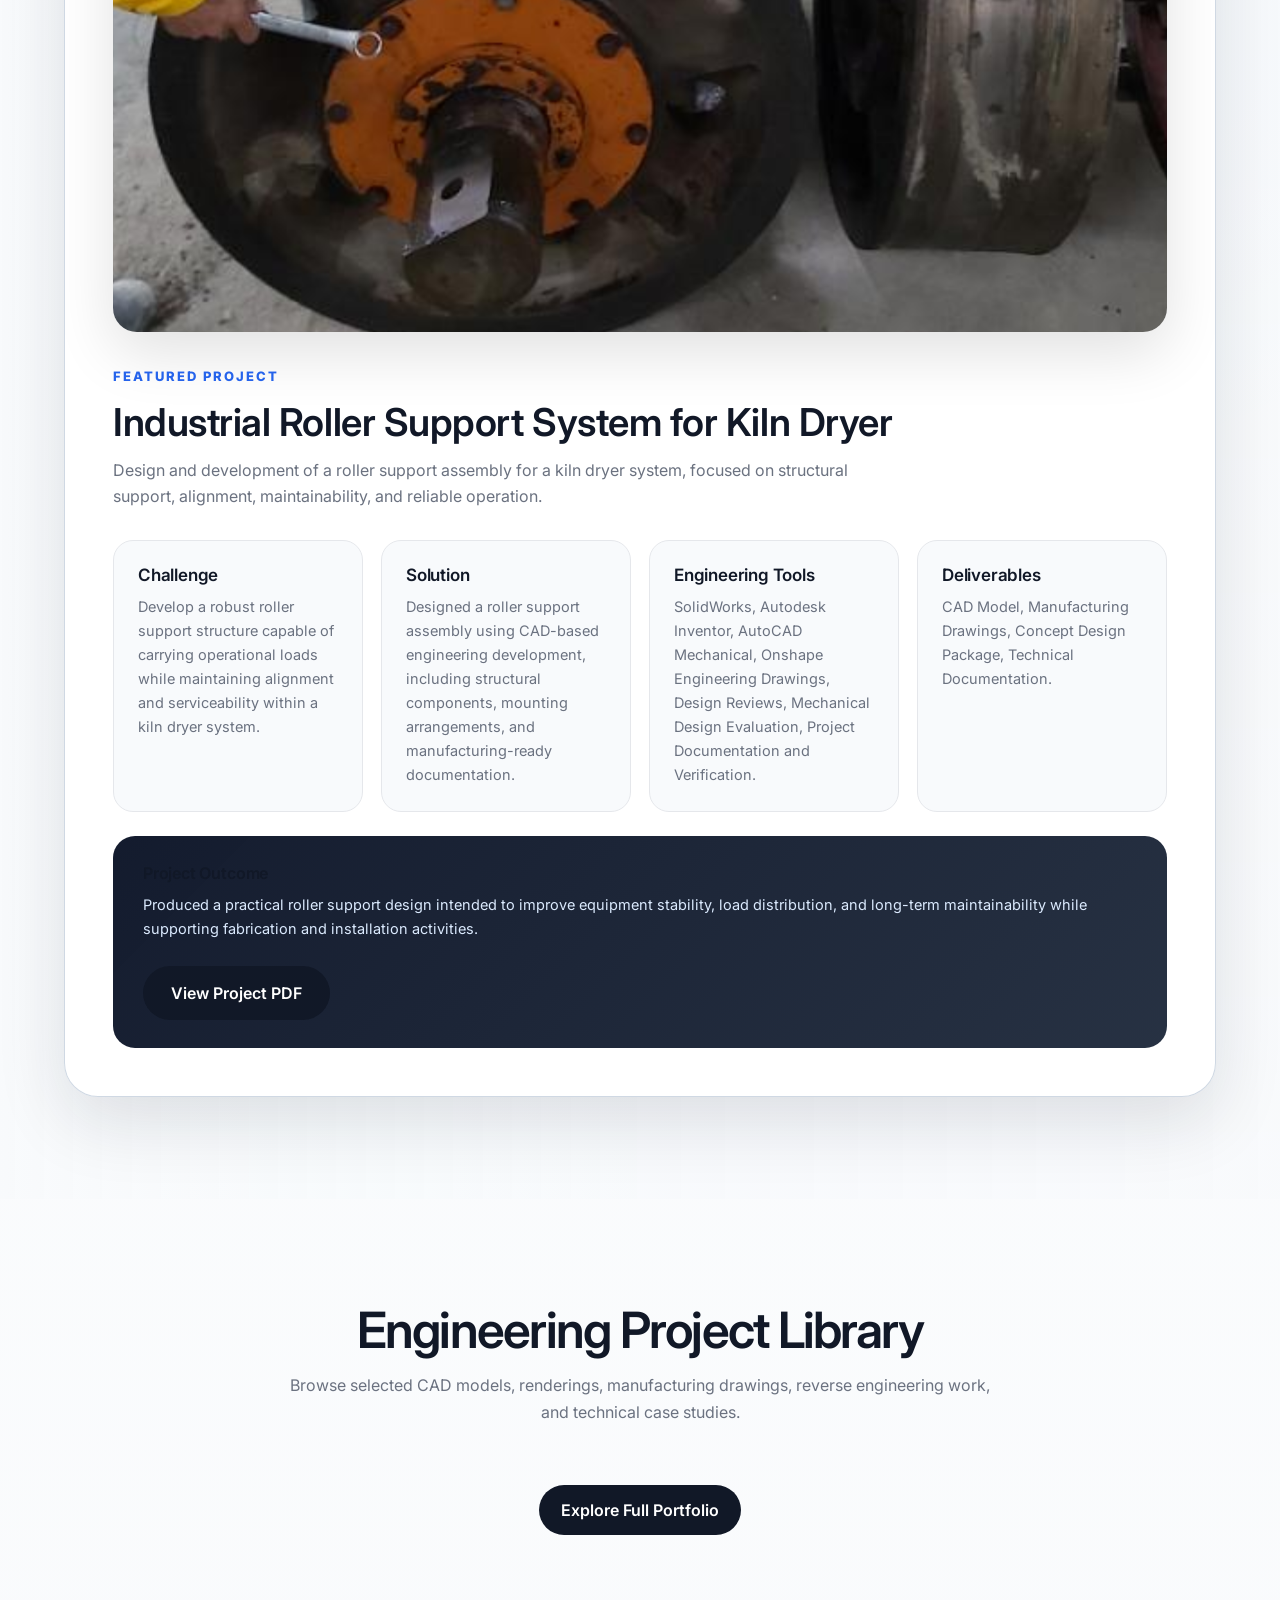
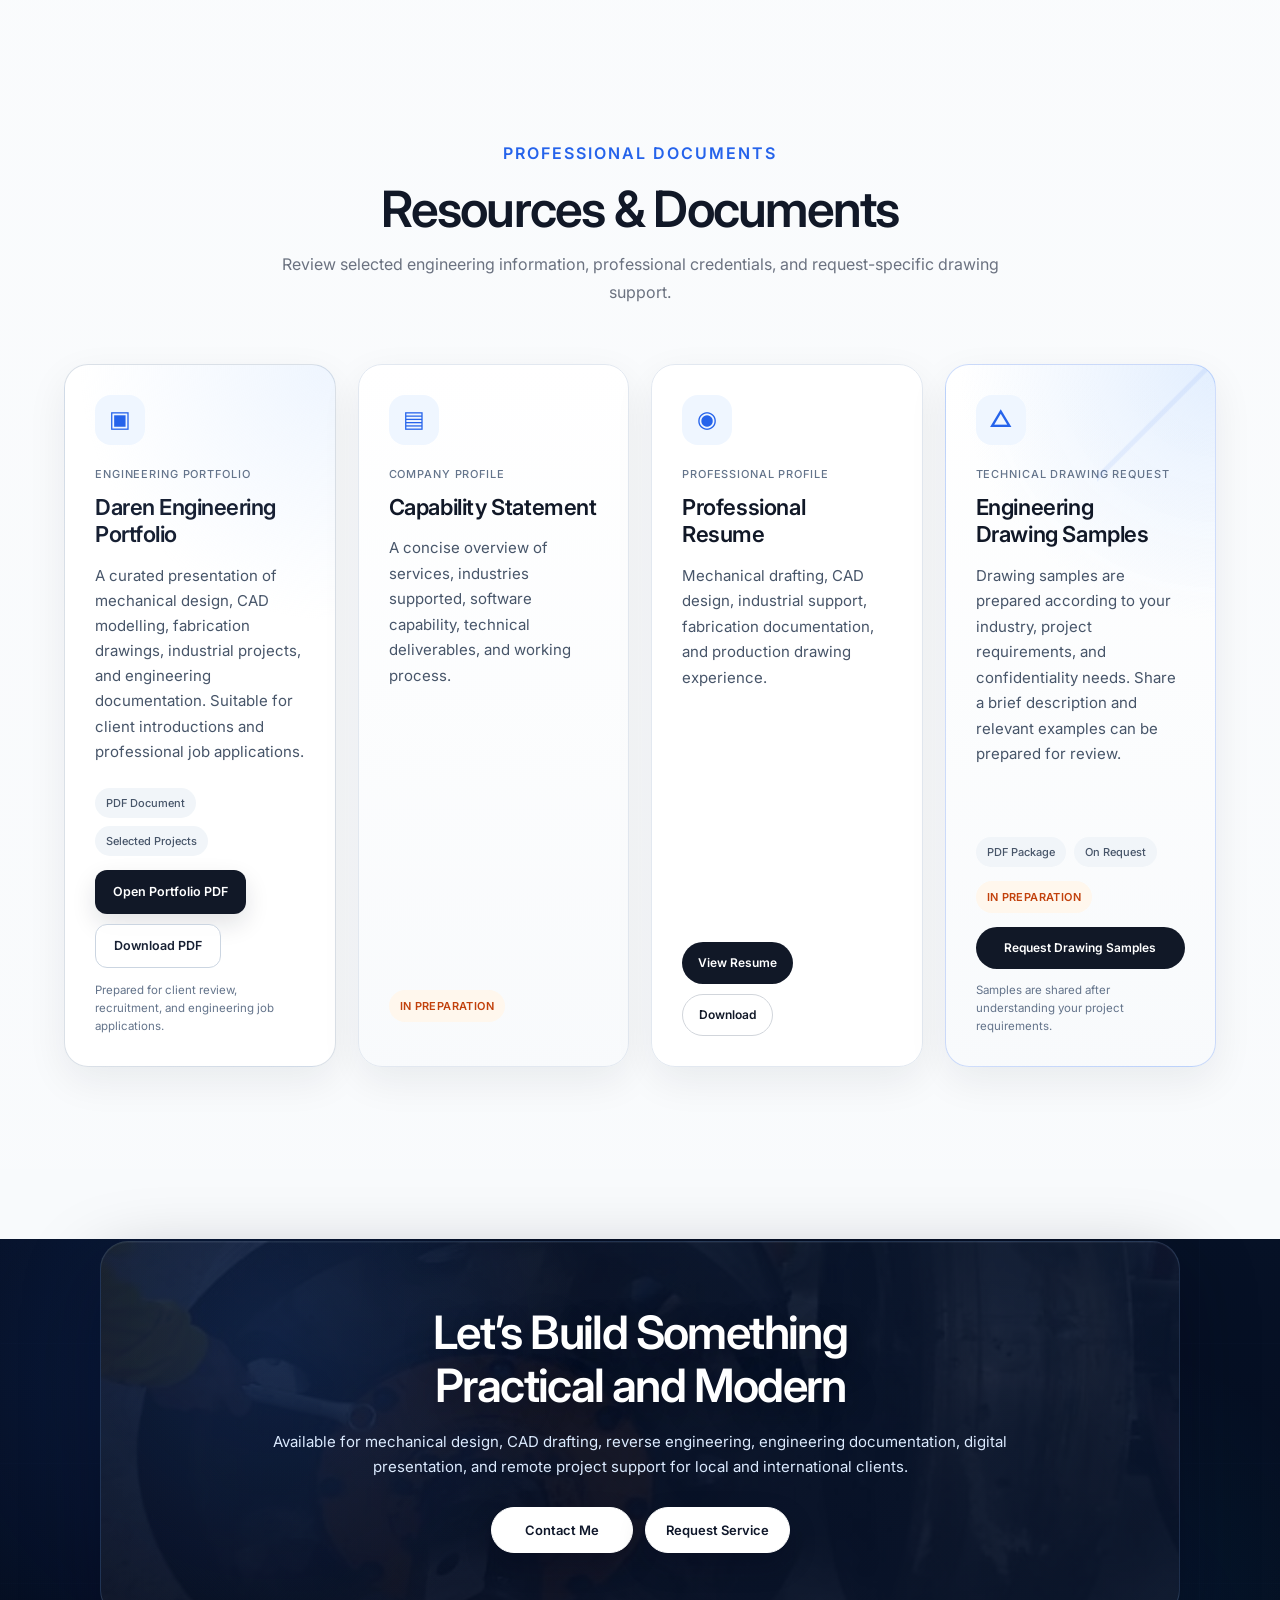
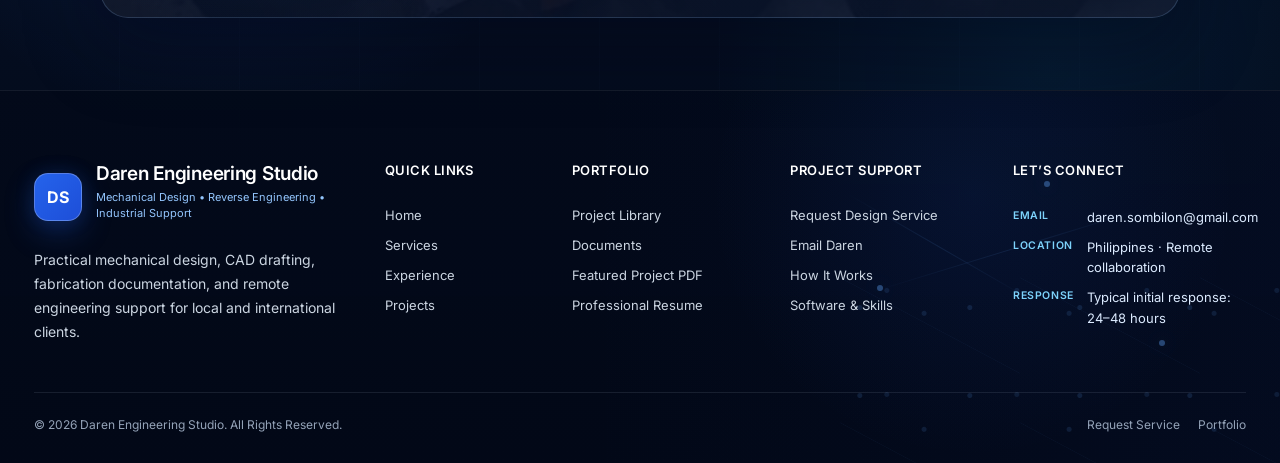
==== commit 6dcc02cc: "Add files via upload" ====
--- a/index.html
+++ b/index.html
@@ -1060,11 +1060,11 @@
 digital presentation, and remote project support for
 local and international clients.
    </p>
-   <div class="hero-buttons">
-    <a class="btn-primary" href="mailto:daren.sombilon@gmail.com">
+   <div class="contact-actions">
+    <a class="contact-cta-button" href="mailto:daren.sombilon@gmail.com">
      Contact Me
     </a>
-    <a class="btn-secondary" href="request.html" rel="noopener noreferrer" target="_blank">
+    <a class="contact-cta-button" href="request.html">
      Request Service
     </a>
    </div>
@@ -1125,11 +1125,20 @@
 
     <div class="footer-column footer-contact">
      <h4>Let’s Connect</h4>
-     <a href="mailto:daren.sombilon@gmail.com">
-      daren.sombilon@gmail.com
-     </a>
-     <p>Philippines · Remote collaboration</p>
-     <p>Typical initial response: 24–48 hours</p>
+     <div class="footer-contact-item">
+      <span class="footer-contact-label">Email</span>
+      <a class="footer-email-link" href="mailto:daren.sombilon@gmail.com">
+       daren.sombilon@gmail.com
+      </a>
+     </div>
+     <div class="footer-contact-item">
+      <span class="footer-contact-label">Location</span>
+      <p>Philippines · Remote collaboration</p>
+     </div>
+     <div class="footer-contact-item">
+      <span class="footer-contact-label">Response</span>
+      <p>Typical initial response: 24–48 hours</p>
+     </div>
     </div>
    </div>
 
--- a/css/style.css
+++ b/css/style.css
@@ -6716,3 +6716,881 @@
     }
 }
 
+/* =========================================================
+   V10 — MOBILE RESPONSIVE + CONTACT CTA VISIBILITY
+========================================================= */
+.contact-footer-band .contact-actions .btn-secondary,
+.contact-section .contact-actions .btn-secondary {
+  color:#fff !important;
+  -webkit-text-fill-color:#fff !important;
+  opacity:1 !important;
+  visibility:visible !important;
+  border:1.5px solid rgba(255,255,255,.86) !important;
+  background:rgba(255,255,255,.11) !important;
+}
+.contact-footer-band .contact-actions .btn-secondary:hover,
+.contact-section .contact-actions .btn-secondary:hover {
+  color:#fff !important;
+  background:rgba(37,99,235,.38) !important;
+  border-color:#bfdbfe !important;
+}
+html,body{max-width:100%;overflow-x:hidden}
+img,video,svg{max-width:100%;height:auto}
+.document-grid,.home-documents-grid,.case-study-grid,.footer-grid,
+.document-card,.home-document-card,.document-content,.case-study-card{min-width:0}
+
+@media(max-width:900px){
+  .document-grid,.home-documents-grid{
+    grid-template-columns:repeat(2,minmax(0,1fr)) !important;
+    gap:18px !important;
+  }
+  .professional-documents,.home-documents-section{
+    padding-left:24px !important;padding-right:24px !important;
+  }
+  .document-card,.home-document-card{height:auto !important;min-height:0 !important}
+  .document-actions,.home-document-actions,.portfolio-file-actions{flex-wrap:wrap !important}
+}
+
+@media(max-width:680px){
+  .document-grid,.home-documents-grid{
+    grid-template-columns:minmax(0,1fr) !important;
+    gap:16px !important;
+  }
+  .professional-documents,.home-documents-section{
+    width:100% !important;padding:56px 16px !important;
+  }
+  .document-card,.home-document-card{
+    width:100% !important;max-width:none !important;
+    height:auto !important;min-height:0 !important;
+    padding:22px !important;border-radius:20px !important;
+  }
+  .document-content h3,.home-document-card h3{
+    font-size:clamp(20px,6vw,25px) !important;
+    line-height:1.2 !important;letter-spacing:-.025em !important;
+  }
+  .document-content>p,.home-document-card>p{
+    font-size:14px !important;line-height:1.65 !important;
+  }
+  .document-actions,.home-document-actions,.portfolio-file-actions,.document-request-actions{
+    width:100% !important;display:grid !important;
+    grid-template-columns:1fr !important;gap:9px !important;
+  }
+  .document-actions .btn-primary,.document-actions .btn-secondary,
+  .home-document-actions .btn-primary,.home-document-actions .btn-secondary,
+  .portfolio-file-actions .btn-primary,.portfolio-file-actions .btn-secondary,
+  .document-request-actions .btn-primary{
+    width:100% !important;min-height:46px !important;
+    padding:12px 16px !important;white-space:normal !important;text-align:center !important;
+  }
+  .contact-footer-band .contact-section{
+    width:calc(100% - 24px) !important;margin-left:auto !important;margin-right:auto !important;
+    padding:38px 20px !important;
+  }
+  .contact-footer-band .contact-section h2{
+    font-size:clamp(30px,9vw,40px) !important;line-height:1.12 !important;
+  }
+  .contact-footer-band .contact-section p{font-size:14px !important;line-height:1.65 !important}
+  .contact-footer-band .contact-actions,.contact-section .contact-actions{
+    width:100% !important;display:grid !important;grid-template-columns:1fr !important;gap:10px !important;
+  }
+  .contact-footer-band .contact-actions .btn-primary,
+  .contact-footer-band .contact-actions .btn-secondary,
+  .contact-section .contact-actions .btn-primary,
+  .contact-section .contact-actions .btn-secondary{
+    width:100% !important;min-width:0 !important;min-height:48px !important;
+  }
+  .contact-footer-band .contact-actions .btn-primary,
+  .contact-section .contact-actions .btn-primary{
+    color:#0f172a !important;-webkit-text-fill-color:#0f172a !important;
+  }
+  .contact-footer-band .contact-actions .btn-secondary,
+  .contact-section .contact-actions .btn-secondary{
+    color:#fff !important;-webkit-text-fill-color:#fff !important;
+  }
+  .site-footer{padding-left:20px !important;padding-right:20px !important}
+  .footer-grid{grid-template-columns:1fr !important}
+  .footer-brand{grid-column:auto !important}
+}
+@media(max-width:390px){
+  .professional-documents,.home-documents-section{padding-left:12px !important;padding-right:12px !important}
+  .document-card,.home-document-card{padding:19px !important}
+  .contact-footer-band .contact-section{width:calc(100% - 16px) !important;padding-left:17px !important;padding-right:17px !important}
+}
+
+
+/* =========================================================
+   DAREN ENGINEERING STUDIO — V11 FOOTER + SHEET METAL POLISH
+========================================================= */
+
+/* ---------- FOOTER: GIVE LET'S CONNECT MORE ROOM ---------- */
+
+.site-footer .footer-grid {
+    grid-template-columns:
+        minmax(280px, 1.55fr)
+        minmax(120px, .72fr)
+        minmax(150px, .88fr)
+        minmax(155px, .90fr)
+        minmax(220px, 1.18fr);
+    gap: clamp(28px, 3.5vw, 50px);
+}
+
+.footer-contact {
+    min-width: 220px;
+}
+
+.footer-contact-item {
+    width: 100%;
+    display: grid;
+    grid-template-columns: 64px minmax(0, 1fr);
+    align-items: start;
+    gap: 10px;
+}
+
+.footer-contact-label {
+    color: #7dd3fc;
+    font-size: 10.5px;
+    font-weight: 600;
+    letter-spacing: .06em;
+    text-transform: uppercase;
+}
+
+.footer-contact-item p,
+.footer-contact-item a {
+    margin: 0;
+    color: #dbeafe;
+    font-size: 13px;
+    line-height: 1.55;
+}
+
+.footer-email-link {
+    white-space: nowrap;
+}
+
+.footer-email-link:hover {
+    color: #60a5fa;
+}
+
+/* Keep the final column visually balanced with the others */
+.footer-contact h4 {
+    margin-bottom: 18px;
+}
+
+/* ---------- PORTFOLIO: SHEET METAL CARD REFINEMENT ---------- */
+
+.project-list-item[data-category~="sheetmetal"] .project-category {
+    color: #2563eb;
+}
+
+.project-list-item[data-category~="sheetmetal"] .project-tags small:first-child {
+    background: #eff6ff;
+    color: #1d4ed8;
+}
+
+/* ---------- RESPONSIVE FOOTER ---------- */
+
+@media (max-width: 1120px) {
+    .site-footer .footer-grid {
+        grid-template-columns: 1.35fr repeat(2, minmax(150px, 1fr));
+    }
+
+    .footer-contact {
+        min-width: 0;
+    }
+
+    .footer-email-link {
+        white-space: normal;
+        overflow-wrap: anywhere;
+    }
+}
+
+@media (max-width: 760px) {
+    .site-footer .footer-grid {
+        grid-template-columns: 1fr !important;
+        gap: 32px !important;
+    }
+
+    .footer-contact-item {
+        grid-template-columns: 72px minmax(0, 1fr);
+    }
+
+    .footer-contact {
+        width: 100%;
+    }
+}
+
+@media (max-width: 420px) {
+    .footer-contact-item {
+        grid-template-columns: 1fr;
+        gap: 4px;
+    }
+}
+
+
+/* =========================================================
+   DAREN ENGINEERING STUDIO — V12 CTA VISIBILITY + TRUE MOBILE FIT
+   Final override: fixes Request Service text contrast and
+   prevents mobile layouts from requiring pinch/zoom.
+========================================================= */
+
+/* ---------- REQUEST SERVICE: ALWAYS LEGIBLE ---------- */
+
+.contact-footer-band .contact-section .contact-actions a.btn-secondary,
+.contact-section .contact-actions a.btn-secondary {
+    color: #ffffff !important;
+    -webkit-text-fill-color: #ffffff !important;
+    text-decoration: none !important;
+    opacity: 1 !important;
+    visibility: visible !important;
+    border: 1.5px solid rgba(255,255,255,.92) !important;
+    background: rgba(255,255,255,.14) !important;
+    box-shadow:
+        inset 0 1px 0 rgba(255,255,255,.10),
+        0 10px 28px rgba(2,6,23,.18) !important;
+}
+
+.contact-footer-band .contact-section .contact-actions a.btn-secondary:visited,
+.contact-section .contact-actions a.btn-secondary:visited {
+    color: #ffffff !important;
+    -webkit-text-fill-color: #ffffff !important;
+}
+
+.contact-footer-band .contact-section .contact-actions a.btn-secondary:hover,
+.contact-footer-band .contact-section .contact-actions a.btn-secondary:focus-visible,
+.contact-section .contact-actions a.btn-secondary:hover,
+.contact-section .contact-actions a.btn-secondary:focus-visible {
+    color: #ffffff !important;
+    -webkit-text-fill-color: #ffffff !important;
+    background: #2563eb !important;
+    border-color: #93c5fd !important;
+}
+
+/* ---------- MOBILE VIEWPORT SAFETY ---------- */
+
+html {
+    width: 100%;
+    min-width: 0;
+    overflow-x: clip;
+    -webkit-text-size-adjust: 100%;
+    text-size-adjust: 100%;
+}
+
+body {
+    width: 100%;
+    min-width: 0 !important;
+    max-width: 100%;
+    margin: 0;
+    overflow-x: clip;
+}
+
+*,
+*::before,
+*::after {
+    box-sizing: border-box;
+}
+
+main,
+section,
+header,
+footer,
+nav,
+.container,
+.page-shell,
+.hero-shell,
+.contact-footer-band,
+.site-footer {
+    min-width: 0;
+    max-width: 100%;
+}
+
+/* ---------- TABLET / PHONE ---------- */
+
+@media (max-width: 760px) {
+    .contact-footer-band {
+        padding-top: 34px !important;
+    }
+
+    .contact-footer-band .contact-section,
+    .contact-section {
+        width: calc(100% - 24px) !important;
+        max-width: none !important;
+        min-width: 0 !important;
+        margin: 0 auto 44px !important;
+        padding: 36px 20px !important;
+        border-radius: 22px !important;
+        background-position: center center !important;
+    }
+
+    .contact-footer-band .contact-section h2,
+    .contact-section h2 {
+        width: 100% !important;
+        max-width: 560px !important;
+        margin: 0 auto 16px !important;
+        font-size: clamp(29px, 8.5vw, 39px) !important;
+        line-height: 1.10 !important;
+        letter-spacing: -.035em !important;
+        text-wrap: balance;
+    }
+
+    .contact-footer-band .contact-section p,
+    .contact-section p {
+        width: 100% !important;
+        max-width: 590px !important;
+        margin: 0 auto 25px !important;
+        font-size: 14px !important;
+        line-height: 1.62 !important;
+        text-wrap: pretty;
+    }
+
+    /* Both CTAs remain visible in the first normal page view */
+    .contact-footer-band .contact-actions,
+    .contact-section .contact-actions {
+        width: min(100%, 430px) !important;
+        margin: 0 auto !important;
+        display: grid !important;
+        grid-template-columns: repeat(2, minmax(0, 1fr)) !important;
+        gap: 10px !important;
+    }
+
+    .contact-footer-band .contact-actions a,
+    .contact-section .contact-actions a {
+        width: 100% !important;
+        min-width: 0 !important;
+        min-height: 46px !important;
+        padding: 11px 10px !important;
+        display: inline-flex !important;
+        align-items: center !important;
+        justify-content: center !important;
+        font-size: 12.5px !important;
+        line-height: 1.15 !important;
+        white-space: normal !important;
+        text-align: center !important;
+    }
+
+    /* Portfolio/Documents must never preserve desktop widths */
+    .portfolio-page,
+    .portfolio-main,
+    .professional-documents,
+    .home-documents-section,
+    .portfolio-section,
+    .projects-section {
+        width: 100% !important;
+        min-width: 0 !important;
+        max-width: 100% !important;
+    }
+
+    .document-grid,
+    .home-documents-grid,
+    .project-grid,
+    .projects-grid,
+    .project-list {
+        width: 100% !important;
+        min-width: 0 !important;
+        grid-template-columns: minmax(0,1fr) !important;
+    }
+
+    .document-card,
+    .home-document-card,
+    .project-list-item,
+    .project-card {
+        width: 100% !important;
+        min-width: 0 !important;
+        max-width: 100% !important;
+        height: auto !important;
+    }
+
+    .project-list-item {
+        grid-template-columns: 1fr !important;
+    }
+
+    .project-list-item img,
+    .project-image {
+        width: 100% !important;
+        max-width: 100% !important;
+        height: auto !important;
+    }
+}
+
+/* ---------- SMALL PHONES ---------- */
+
+@media (max-width: 480px) {
+    .contact-footer-band .contact-section,
+    .contact-section {
+        width: calc(100% - 16px) !important;
+        padding: 30px 16px !important;
+        border-radius: 19px !important;
+    }
+
+    .contact-footer-band .contact-section h2,
+    .contact-section h2 {
+        font-size: clamp(27px, 8.7vw, 35px) !important;
+    }
+
+    /* Stack only on narrow phones: no clipping, no zoom required */
+    .contact-footer-band .contact-actions,
+    .contact-section .contact-actions {
+        width: 100% !important;
+        grid-template-columns: 1fr !important;
+        gap: 9px !important;
+    }
+
+    .contact-footer-band .contact-actions a,
+    .contact-section .contact-actions a {
+        min-height: 47px !important;
+        font-size: 13px !important;
+    }
+
+    .professional-documents,
+    .home-documents-section,
+    .portfolio-section,
+    .projects-section {
+        padding-left: 12px !important;
+        padding-right: 12px !important;
+    }
+}
+
+/* ---------- VERY NARROW DEVICES ---------- */
+
+@media (max-width: 360px) {
+    .contact-footer-band .contact-section,
+    .contact-section {
+        padding-left: 14px !important;
+        padding-right: 14px !important;
+    }
+
+    .contact-footer-band .contact-section h2,
+    .contact-section h2 {
+        font-size: 27px !important;
+    }
+}
+
+
+/* =========================================================
+   DAREN ENGINEERING STUDIO — V13 REQUEST SERVICE CONTRAST
+   Dedicated CTA override placed LAST so earlier generic
+   link/button rules cannot make the label dark.
+========================================================= */
+
+a.request-service-cta,
+a.request-service-cta:link,
+a.request-service-cta:visited,
+a.request-service-cta:hover,
+a.request-service-cta:active,
+a.request-service-cta:focus,
+.contact-section a.request-service-cta,
+.contact-footer-band .contact-section a.request-service-cta {
+    color: #ffffff !important;
+    -webkit-text-fill-color: #ffffff !important;
+    opacity: 1 !important;
+    visibility: visible !important;
+    text-decoration: none !important;
+    background: rgba(30, 64, 175, 0.42) !important;
+    border: 1.5px solid rgba(255, 255, 255, 0.94) !important;
+    text-shadow: 0 1px 8px rgba(0, 0, 0, 0.34) !important;
+}
+
+a.request-service-cta span,
+a.request-service-cta:link span,
+a.request-service-cta:visited span,
+a.request-service-cta:hover span,
+a.request-service-cta:active span,
+a.request-service-cta:focus span {
+    color: #ffffff !important;
+    -webkit-text-fill-color: #ffffff !important;
+    opacity: 1 !important;
+    visibility: visible !important;
+    font-weight: 600 !important;
+}
+
+a.request-service-cta:hover,
+a.request-service-cta:focus-visible {
+    background: #2563eb !important;
+    border-color: #bfdbfe !important;
+    box-shadow:
+        0 12px 30px rgba(2, 6, 23, 0.28),
+        0 0 22px rgba(59, 130, 246, 0.20) !important;
+}
+
+/* Preserve the same high contrast on mobile/tablet. */
+@media (max-width: 760px) {
+    a.request-service-cta,
+    a.request-service-cta span {
+        color: #ffffff !important;
+        -webkit-text-fill-color: #ffffff !important;
+    }
+}
+
+
+/* =========================================================
+   DAREN ENGINEERING STUDIO — V14 CTA + MOBILE HERO ACTIONS
+   - Request Service matches Contact Me for maximum readability
+   - Hero actions remain unchanged on desktop
+   - All four hero buttons are visible on mobile without pinch/zoom
+========================================================= */
+
+/* ---------- CONTACT CTA: MATCH CONTACT ME ---------- */
+
+.contact-footer-band .contact-section .contact-actions a.request-service-cta,
+.contact-section .contact-actions a.request-service-cta,
+a.request-service-cta,
+a.request-service-cta:link,
+a.request-service-cta:visited,
+a.request-service-cta:hover,
+a.request-service-cta:active,
+a.request-service-cta:focus {
+    background: #ffffff !important;
+    color: #0f172a !important;
+    -webkit-text-fill-color: #0f172a !important;
+    border: 1px solid #ffffff !important;
+    opacity: 1 !important;
+    visibility: visible !important;
+    text-decoration: none !important;
+    text-shadow: none !important;
+    box-shadow: 0 12px 28px rgba(2, 6, 23, 0.22) !important;
+}
+
+.contact-footer-band .contact-section .contact-actions a.request-service-cta span,
+.contact-section .contact-actions a.request-service-cta span,
+a.request-service-cta span,
+a.request-service-cta:link span,
+a.request-service-cta:visited span,
+a.request-service-cta:hover span,
+a.request-service-cta:active span,
+a.request-service-cta:focus span {
+    color: #0f172a !important;
+    -webkit-text-fill-color: #0f172a !important;
+    opacity: 1 !important;
+    visibility: visible !important;
+    font-weight: 600 !important;
+}
+
+.contact-footer-band .contact-section .contact-actions a.request-service-cta:hover,
+.contact-footer-band .contact-section .contact-actions a.request-service-cta:focus-visible,
+.contact-section .contact-actions a.request-service-cta:hover,
+.contact-section .contact-actions a.request-service-cta:focus-visible {
+    background: #dbeafe !important;
+    color: #0f172a !important;
+    -webkit-text-fill-color: #0f172a !important;
+    border-color: #dbeafe !important;
+}
+
+/* ---------- HERO ACTIONS: DESKTOP STAYS AS-IS ---------- */
+
+/* Tablet: keep a clean, centered wrap */
+@media (max-width: 900px) {
+    .interactive-industrial-hero .hero-actions,
+    .hero .hero-actions {
+        width: min(100%, 620px) !important;
+        margin-left: auto !important;
+        margin-right: auto !important;
+        display: grid !important;
+        grid-template-columns: repeat(2, minmax(0, 1fr)) !important;
+        gap: 10px !important;
+        overflow: visible !important;
+        padding-bottom: 0 !important;
+    }
+
+    .interactive-industrial-hero .hero-actions .btn-primary,
+    .interactive-industrial-hero .hero-actions .btn-secondary,
+    .hero .hero-actions .btn-primary,
+    .hero .hero-actions .btn-secondary {
+        width: 100% !important;
+        min-width: 0 !important;
+        min-height: 46px !important;
+        padding: 11px 12px !important;
+        white-space: normal !important;
+        text-align: center !important;
+        line-height: 1.2 !important;
+    }
+}
+
+/* Phone: all 4 actions visible in the first viewport width */
+@media (max-width: 680px) {
+    .interactive-industrial-hero .hero-actions,
+    .hero .hero-actions {
+        width: 100% !important;
+        max-width: 100% !important;
+        display: grid !important;
+        grid-template-columns: repeat(2, minmax(0, 1fr)) !important;
+        gap: 9px !important;
+        overflow: visible !important;
+        padding: 0 !important;
+        scrollbar-width: none !important;
+    }
+
+    .interactive-industrial-hero .hero-actions::-webkit-scrollbar,
+    .hero .hero-actions::-webkit-scrollbar {
+        display: none !important;
+    }
+
+    .interactive-industrial-hero .hero-actions .btn-primary,
+    .interactive-industrial-hero .hero-actions .btn-secondary,
+    .hero .hero-actions .btn-primary,
+    .hero .hero-actions .btn-secondary {
+        width: 100% !important;
+        min-width: 0 !important;
+        min-height: 46px !important;
+        padding: 11px 8px !important;
+        font-size: 11.5px !important;
+        white-space: normal !important;
+        text-align: center !important;
+    }
+}
+
+/* Very small phones: stack for readability, still no horizontal zoom */
+@media (max-width: 400px) {
+    .interactive-industrial-hero .hero-actions,
+    .hero .hero-actions {
+        grid-template-columns: 1fr !important;
+    }
+
+    .interactive-industrial-hero .hero-actions .btn-primary,
+    .interactive-industrial-hero .hero-actions .btn-secondary,
+    .hero .hero-actions .btn-primary,
+    .hero .hero-actions .btn-secondary {
+        font-size: 12.5px !important;
+    }
+}
+
+
+/* =========================================================
+   V15 — CONTACT CTA FIX
+   Uses dedicated markup so generic .btn-secondary rules
+   cannot override Request Service anymore.
+========================================================= */
+
+.contact-section .contact-actions {
+    display:flex !important;
+    align-items:center !important;
+    justify-content:center !important;
+    flex-wrap:wrap !important;
+    gap:12px !important;
+    margin-top:28px !important;
+}
+
+.contact-section .contact-cta-button,
+.contact-section .contact-cta-button:link,
+.contact-section .contact-cta-button:visited {
+    min-width:142px !important;
+    min-height:46px !important;
+    display:inline-flex !important;
+    align-items:center !important;
+    justify-content:center !important;
+    padding:11px 20px !important;
+    border:1px solid #ffffff !important;
+    border-radius:999px !important;
+    background:#ffffff !important;
+    color:#0f172a !important;
+    -webkit-text-fill-color:#0f172a !important;
+    font-size:13px !important;
+    font-weight:600 !important;
+    line-height:1 !important;
+    text-decoration:none !important;
+    opacity:1 !important;
+    visibility:visible !important;
+    box-shadow:0 12px 28px rgba(2,6,23,.22) !important;
+    transition:transform .24s ease, background-color .24s ease, box-shadow .24s ease !important;
+}
+
+.contact-section .contact-cta-button:hover,
+.contact-section .contact-cta-button:focus-visible,
+.contact-section .contact-cta-button:active {
+    background:#dbeafe !important;
+    border-color:#dbeafe !important;
+    color:#0f172a !important;
+    -webkit-text-fill-color:#0f172a !important;
+    transform:translateY(-2px) !important;
+    box-shadow:0 16px 34px rgba(2,6,23,.28) !important;
+}
+
+/* Mobile: both buttons remain inside viewport with no zoom required */
+@media (max-width:760px) {
+    .contact-section .contact-actions {
+        width:min(100%,430px) !important;
+        margin-left:auto !important;
+        margin-right:auto !important;
+        display:grid !important;
+        grid-template-columns:repeat(2,minmax(0,1fr)) !important;
+        gap:10px !important;
+    }
+
+    .contact-section .contact-cta-button,
+    .contact-section .contact-cta-button:link,
+    .contact-section .contact-cta-button:visited {
+        width:100% !important;
+        min-width:0 !important;
+        padding:11px 10px !important;
+        white-space:normal !important;
+        text-align:center !important;
+    }
+}
+
+@media (max-width:420px) {
+    .contact-section .contact-actions {
+        grid-template-columns:1fr !important;
+    }
+}
+
+
+/* =========================================================
+   DAREN ENGINEERING STUDIO — V16 MOBILE BUTTON FIT
+   Mobile-only button sizing refinements.
+   Desktop/tablet layouts remain unchanged.
+========================================================= */
+
+@media (max-width: 680px) {
+
+    /* Top/navigation CTA: "Let's Discuss Your Project" */
+    .navbar > .btn-primary,
+    .navbar .btn-primary,
+    .nav-cta,
+    .header-cta {
+        min-width: 0 !important;
+        max-width: 100% !important;
+        min-height: 40px !important;
+        padding: 9px 12px !important;
+        font-size: 11px !important;
+        line-height: 1.15 !important;
+        white-space: normal !important;
+        text-align: center !important;
+    }
+
+    /* Portfolio featured-project action buttons */
+    .case-study-actions {
+        width: 100% !important;
+        display: grid !important;
+        grid-template-columns: repeat(2, minmax(0, 1fr)) !important;
+        gap: 8px !important;
+        align-items: stretch !important;
+    }
+
+    .case-study-actions .btn-primary,
+    .case-study-actions .btn-secondary {
+        width: 100% !important;
+        min-width: 0 !important;
+        min-height: 42px !important;
+        padding: 9px 8px !important;
+        font-size: 11.5px !important;
+        line-height: 1.15 !important;
+        white-space: normal !important;
+        text-align: center !important;
+        overflow-wrap: anywhere !important;
+    }
+}
+
+@media (max-width: 420px) {
+
+    /* Keep portfolio buttons tidy on narrow phones */
+    .case-study-actions {
+        grid-template-columns: 1fr 1fr !important;
+        gap: 7px !important;
+    }
+
+    .case-study-actions .btn-primary,
+    .case-study-actions .btn-secondary {
+        min-height: 40px !important;
+        padding: 8px 6px !important;
+        font-size: 10.8px !important;
+    }
+
+    /* Make the main navigation CTA compact rather than wrapping too tall */
+    .navbar > .btn-primary,
+    .navbar .btn-primary,
+    .nav-cta,
+    .header-cta {
+        min-height: 38px !important;
+        padding: 8px 10px !important;
+        font-size: 10.5px !important;
+    }
+}
+
+
+/* =========================================================
+   DAREN ENGINEERING STUDIO — V17 MOBILE NAV CTA POLISH
+   Mobile-only refinement for the top "Let's Discuss Your Project" CTA.
+   Desktop remains unchanged.
+========================================================= */
+
+@media (max-width: 680px) {
+
+    /* Center the primary navbar CTA and give it a strong dark-navy treatment */
+    .navbar > .btn-primary,
+    .navbar .btn-primary,
+    .nav-cta,
+    .header-cta {
+        width: fit-content !important;
+        max-width: calc(100% - 28px) !important;
+        min-width: 0 !important;
+        min-height: 44px !important;
+        margin-left: auto !important;
+        margin-right: auto !important;
+        padding: 11px 16px !important;
+
+        display: inline-flex !important;
+        align-items: center !important;
+        justify-content: center !important;
+
+        border: 1px solid rgba(255,255,255,.10) !important;
+        border-radius: 999px !important;
+        background: #0f172a !important;
+        color: #ffffff !important;
+        -webkit-text-fill-color: #ffffff !important;
+
+        font-size: 11.5px !important;
+        font-weight: 600 !important;
+        line-height: 1.1 !important;
+        white-space: normal !important;
+        text-align: center !important;
+
+        box-shadow: 0 10px 24px rgba(15,23,42,.18) !important;
+
+        /* Better touch responsiveness */
+        touch-action: manipulation !important;
+        -webkit-tap-highlight-color: transparent !important;
+        user-select: none !important;
+
+        transition:
+            transform 160ms ease,
+            background-color 160ms ease,
+            box-shadow 160ms ease !important;
+    }
+
+    .navbar > .btn-primary:active,
+    .navbar .btn-primary:active,
+    .nav-cta:active,
+    .header-cta:active {
+        transform: scale(.98) !important;
+        background: #111827 !important;
+        box-shadow: 0 6px 16px rgba(15,23,42,.16) !important;
+    }
+
+    .navbar > .btn-primary:focus-visible,
+    .navbar .btn-primary:focus-visible,
+    .nav-cta:focus-visible,
+    .header-cta:focus-visible {
+        outline: 3px solid rgba(96,165,250,.30) !important;
+        outline-offset: 3px !important;
+    }
+}
+
+@media (max-width: 420px) {
+
+    .navbar > .btn-primary,
+    .navbar .btn-primary,
+    .nav-cta,
+    .header-cta {
+        min-height: 42px !important;
+        padding: 10px 14px !important;
+        font-size: 11px !important;
+        max-width: calc(100% - 20px) !important;
+    }
+}
+
+/* Respect reduced motion for a smoother low-power/mobile experience */
+@media (prefers-reduced-motion: reduce) and (max-width: 680px) {
+    .navbar > .btn-primary,
+    .navbar .btn-primary,
+    .nav-cta,
+    .header-cta {
+        transition: none !important;
+    }
+}
